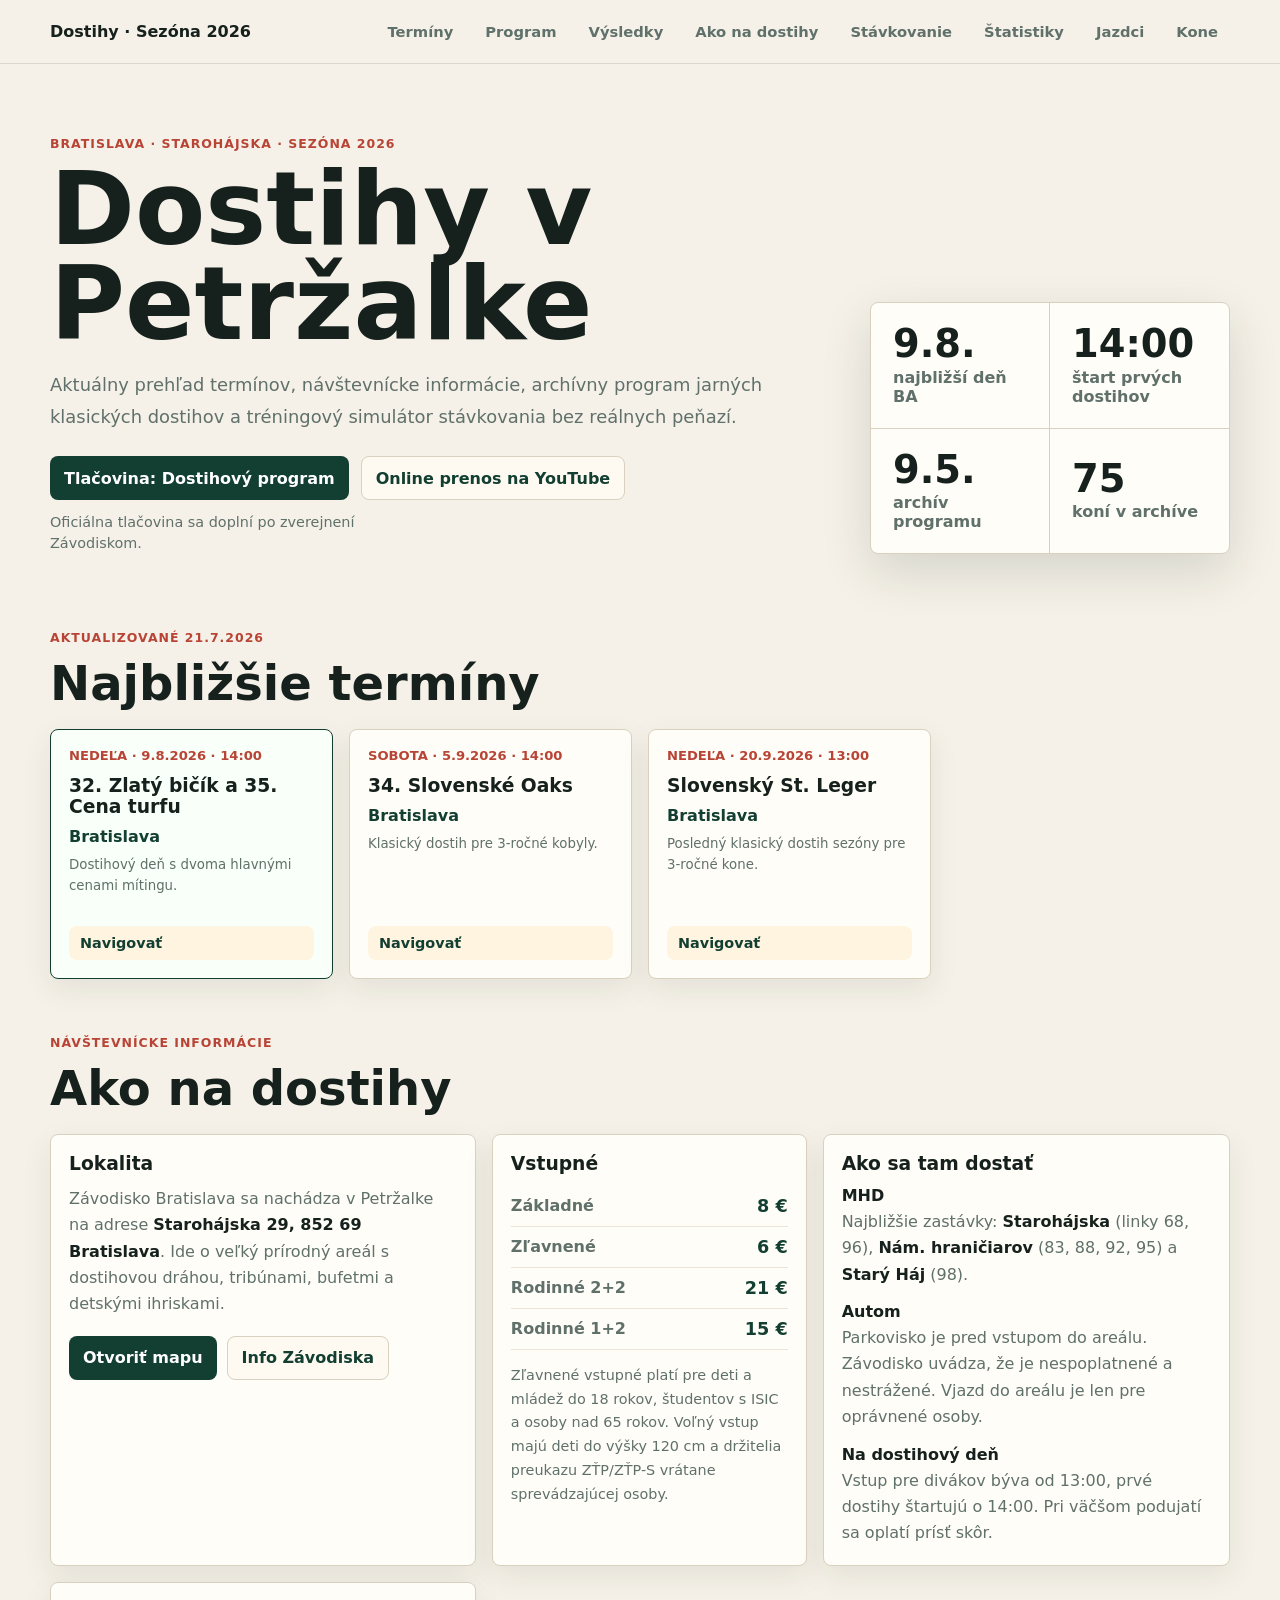
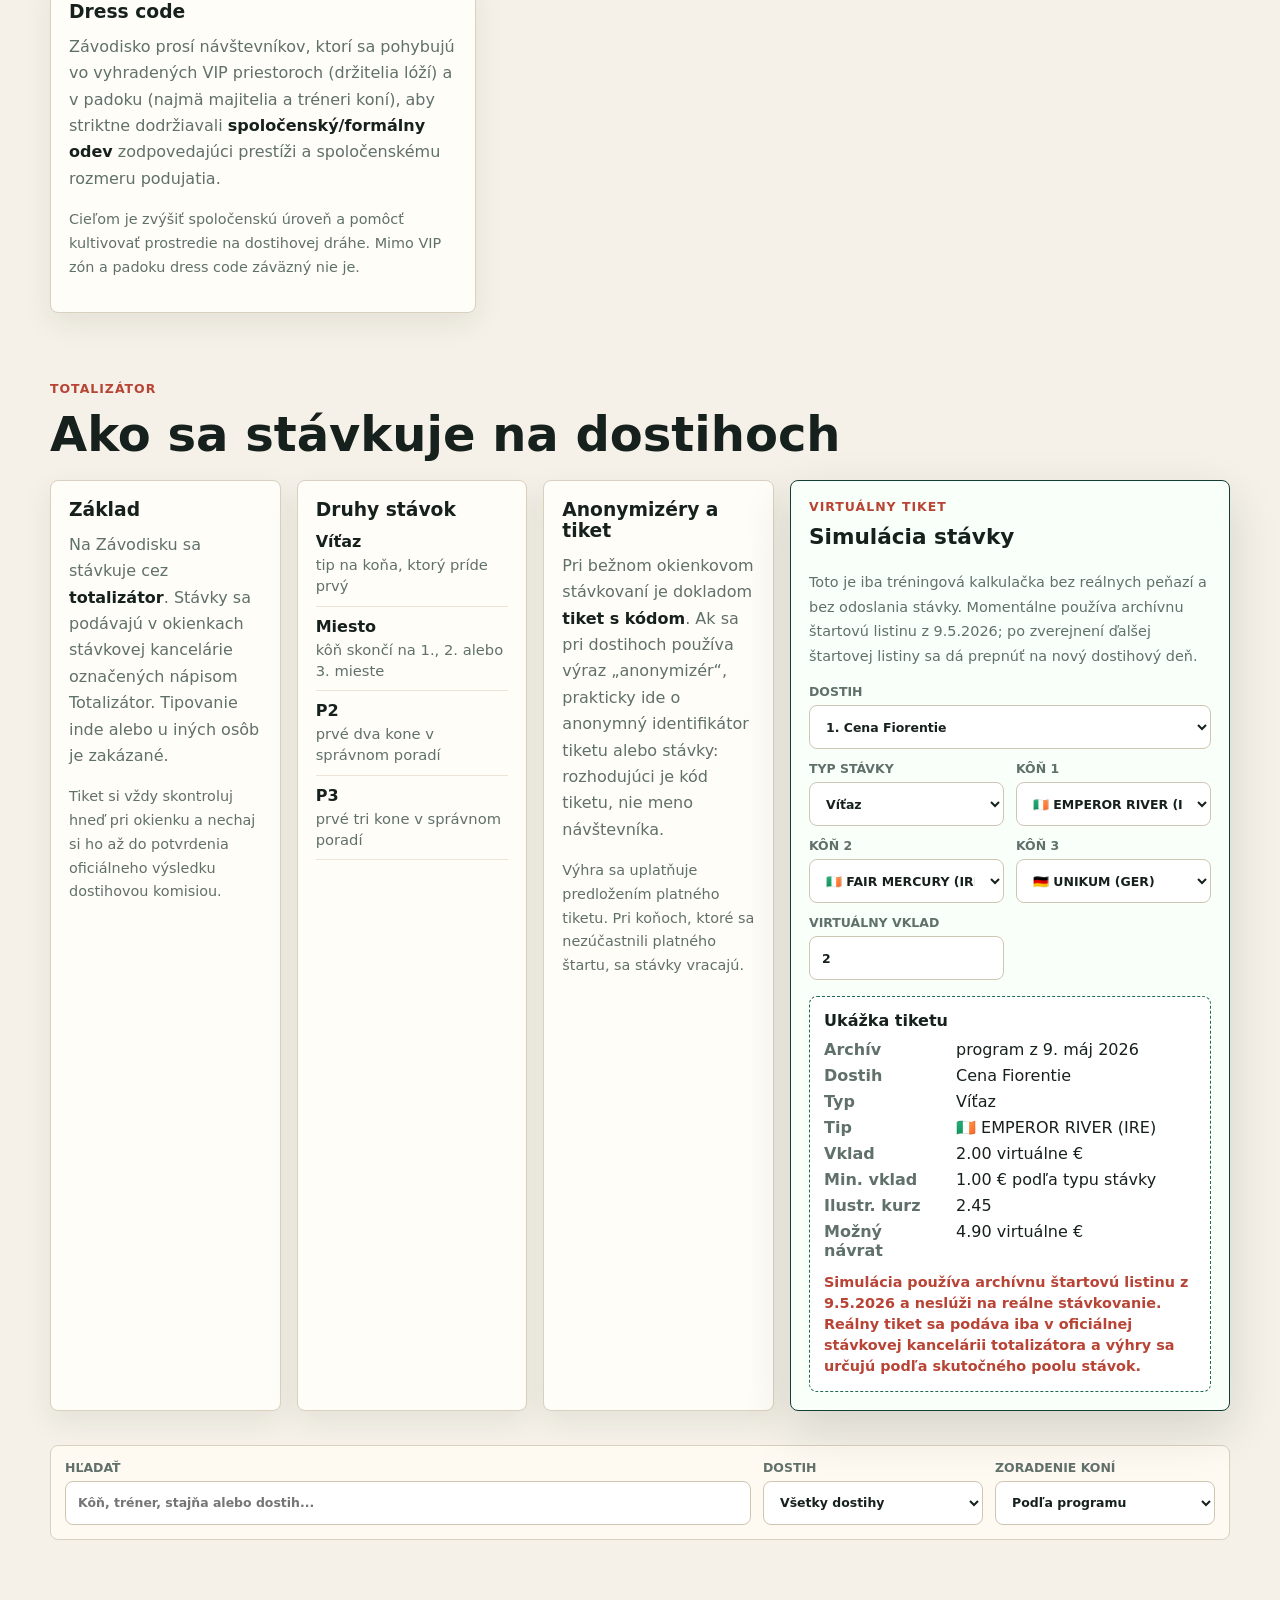
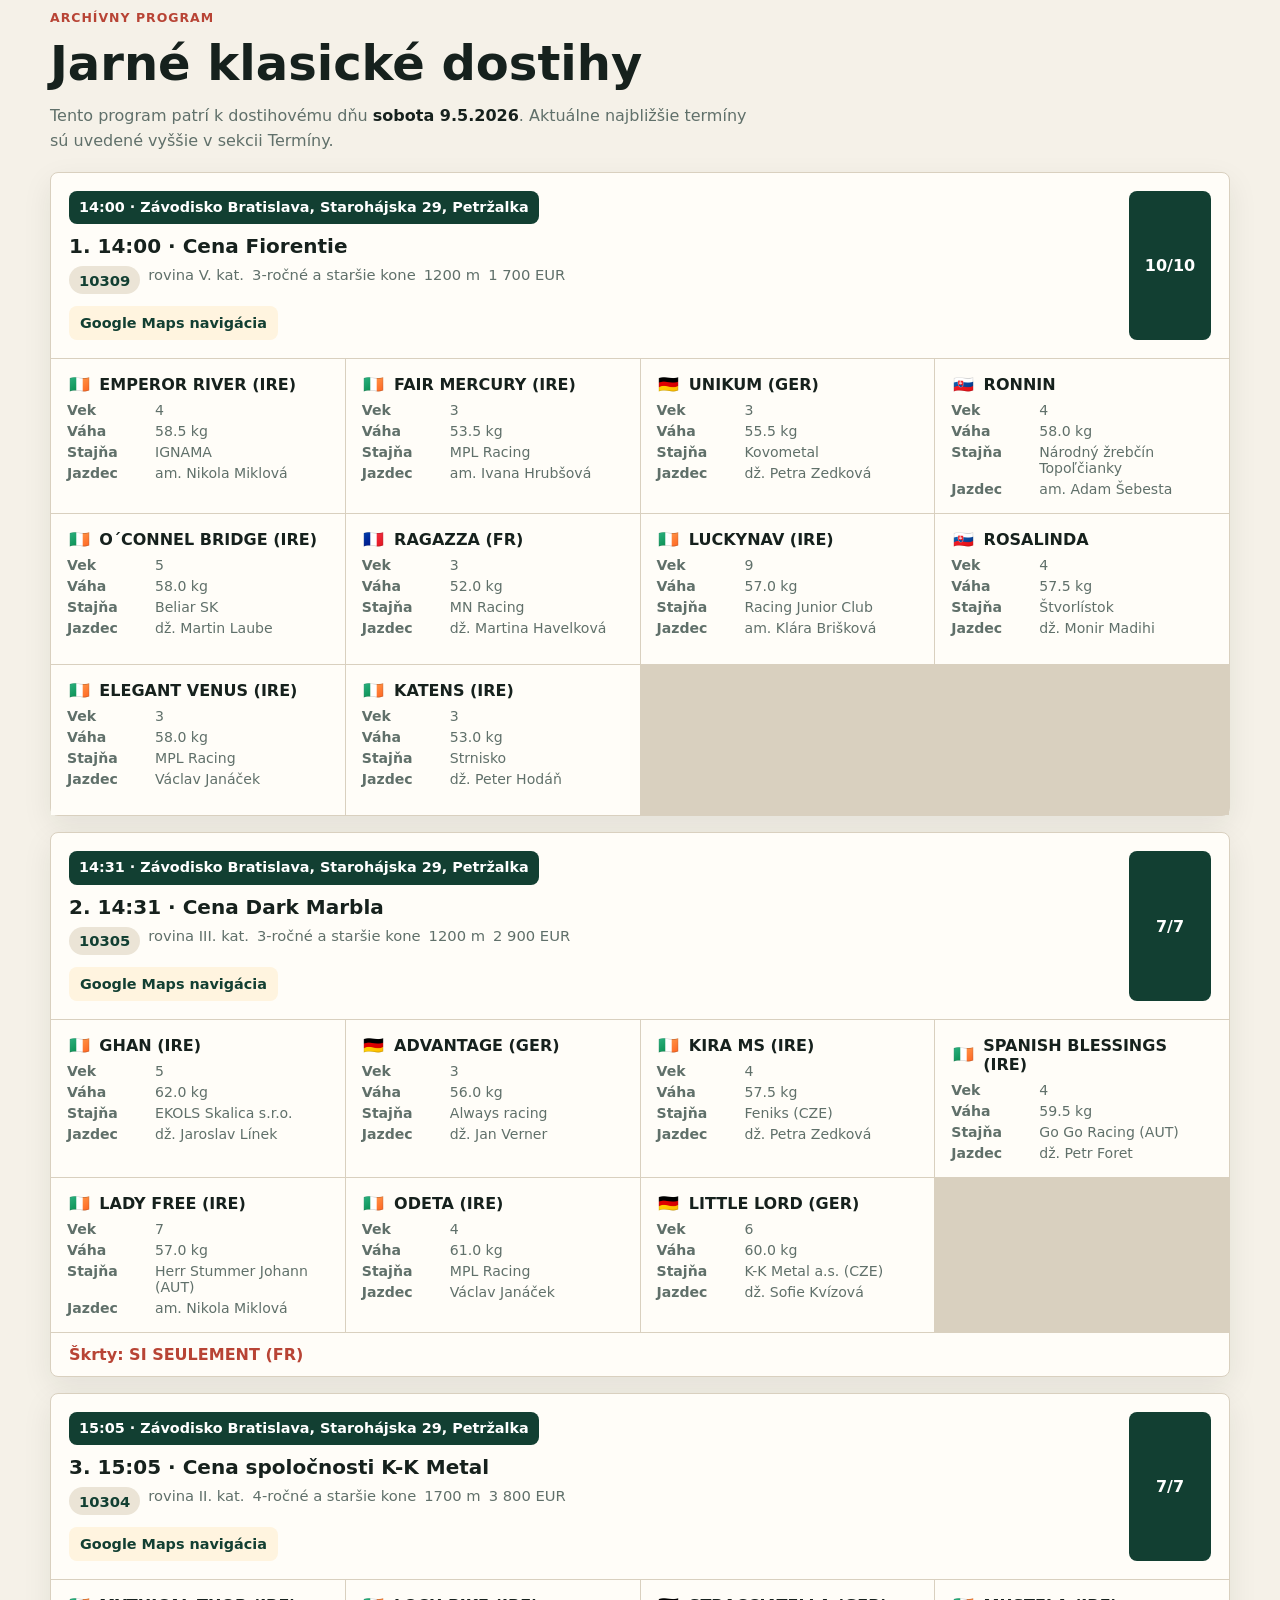
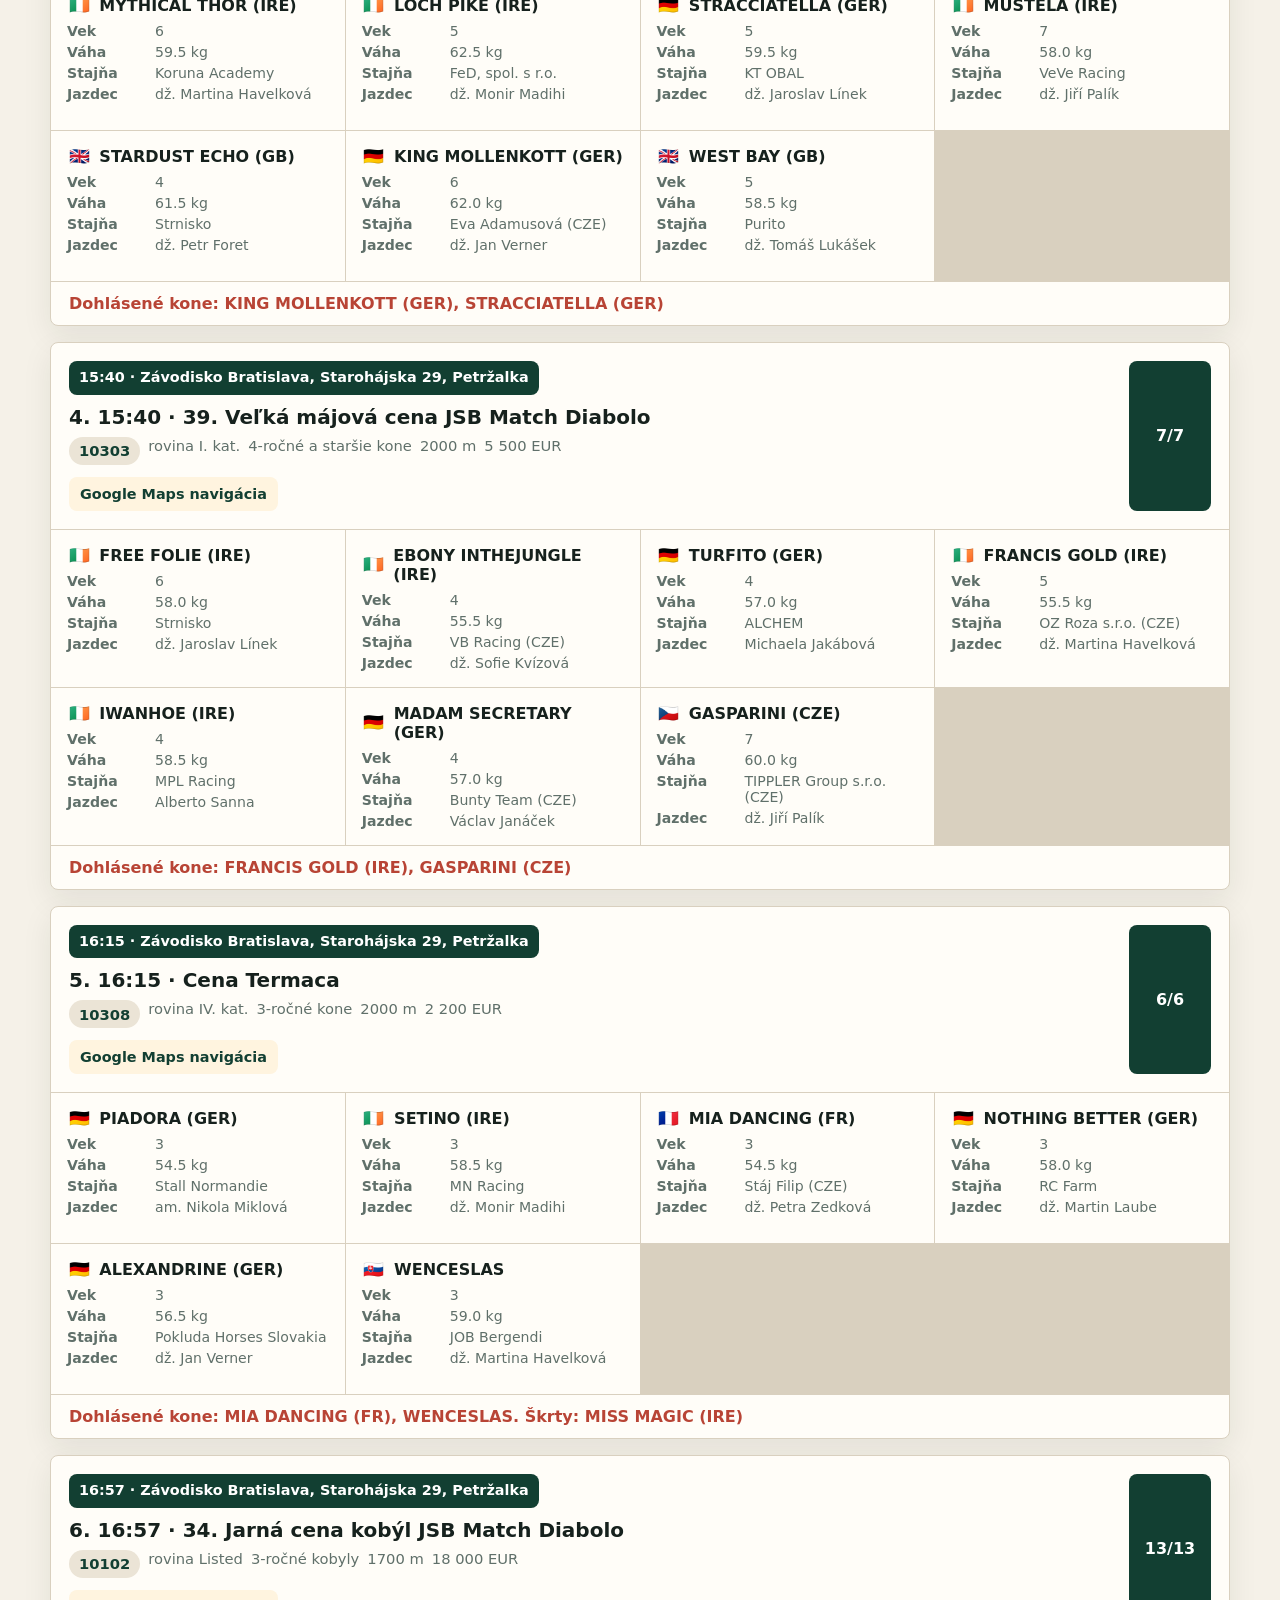
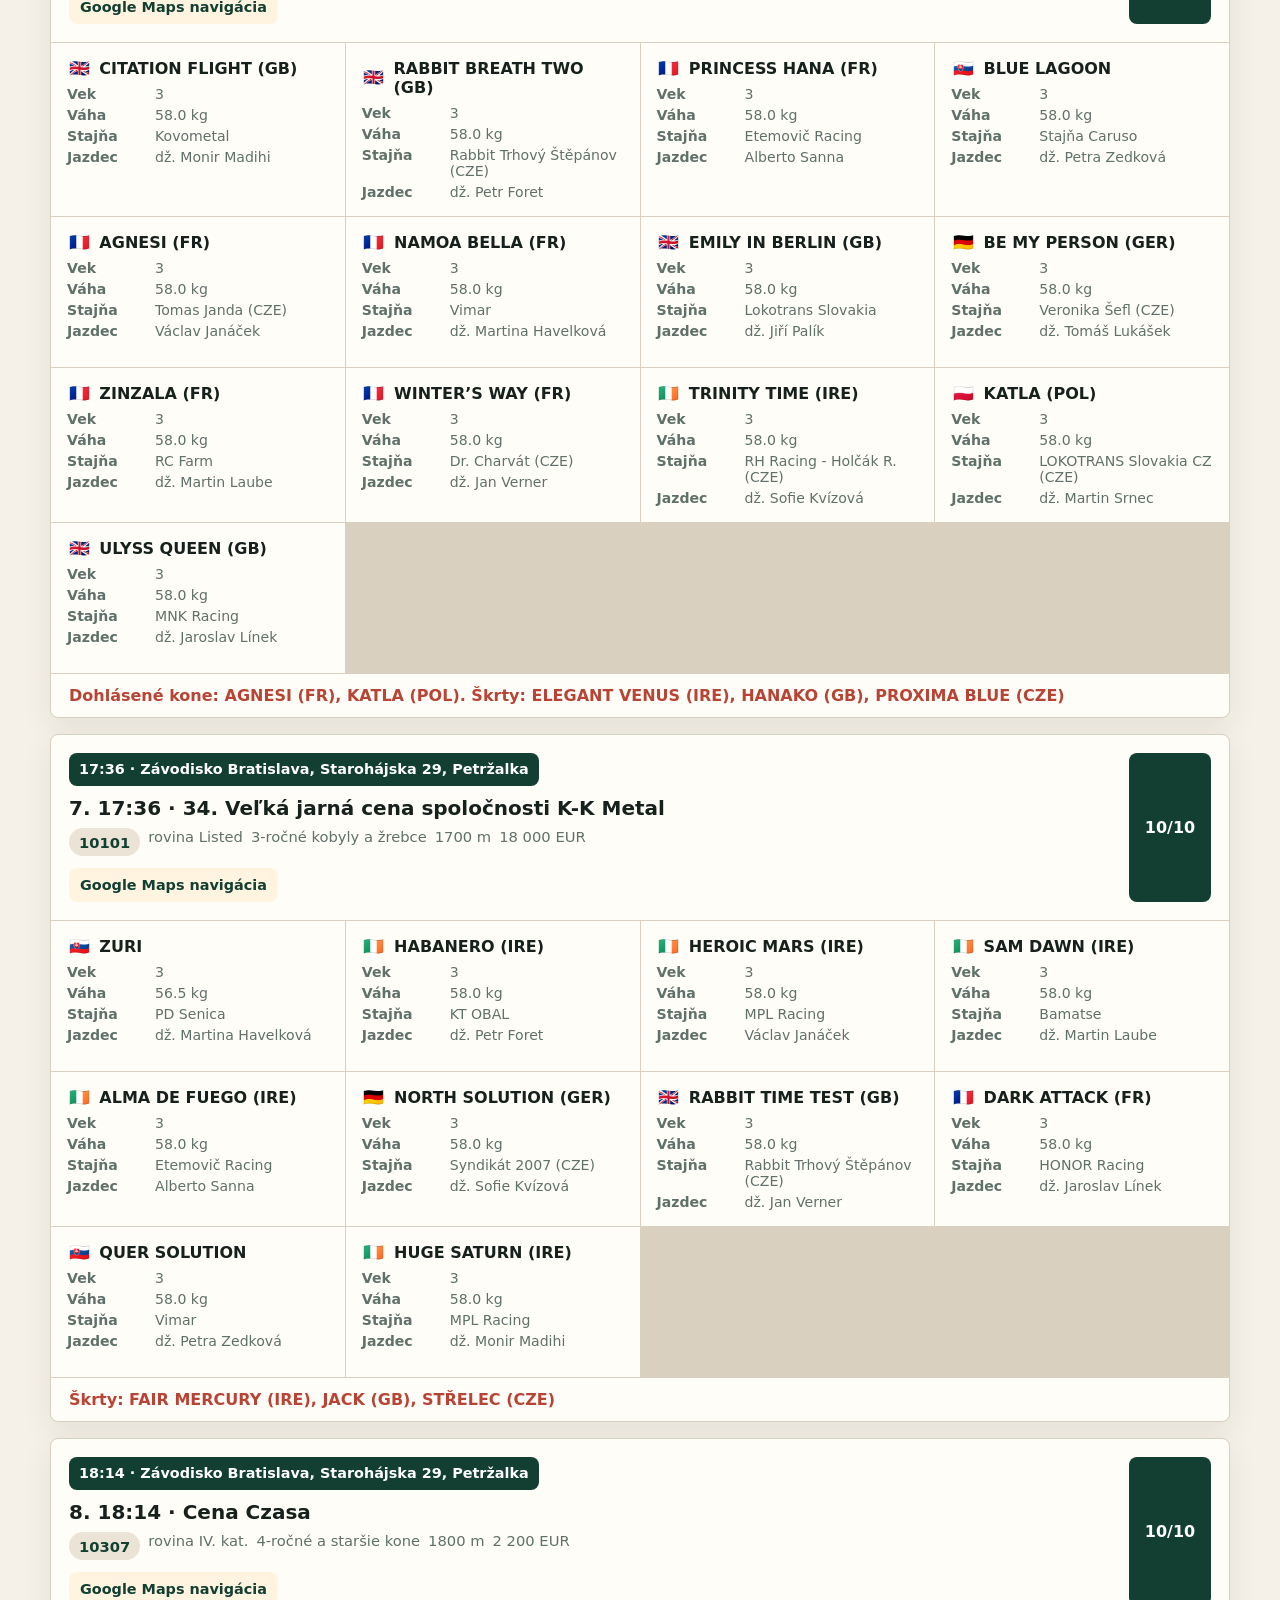
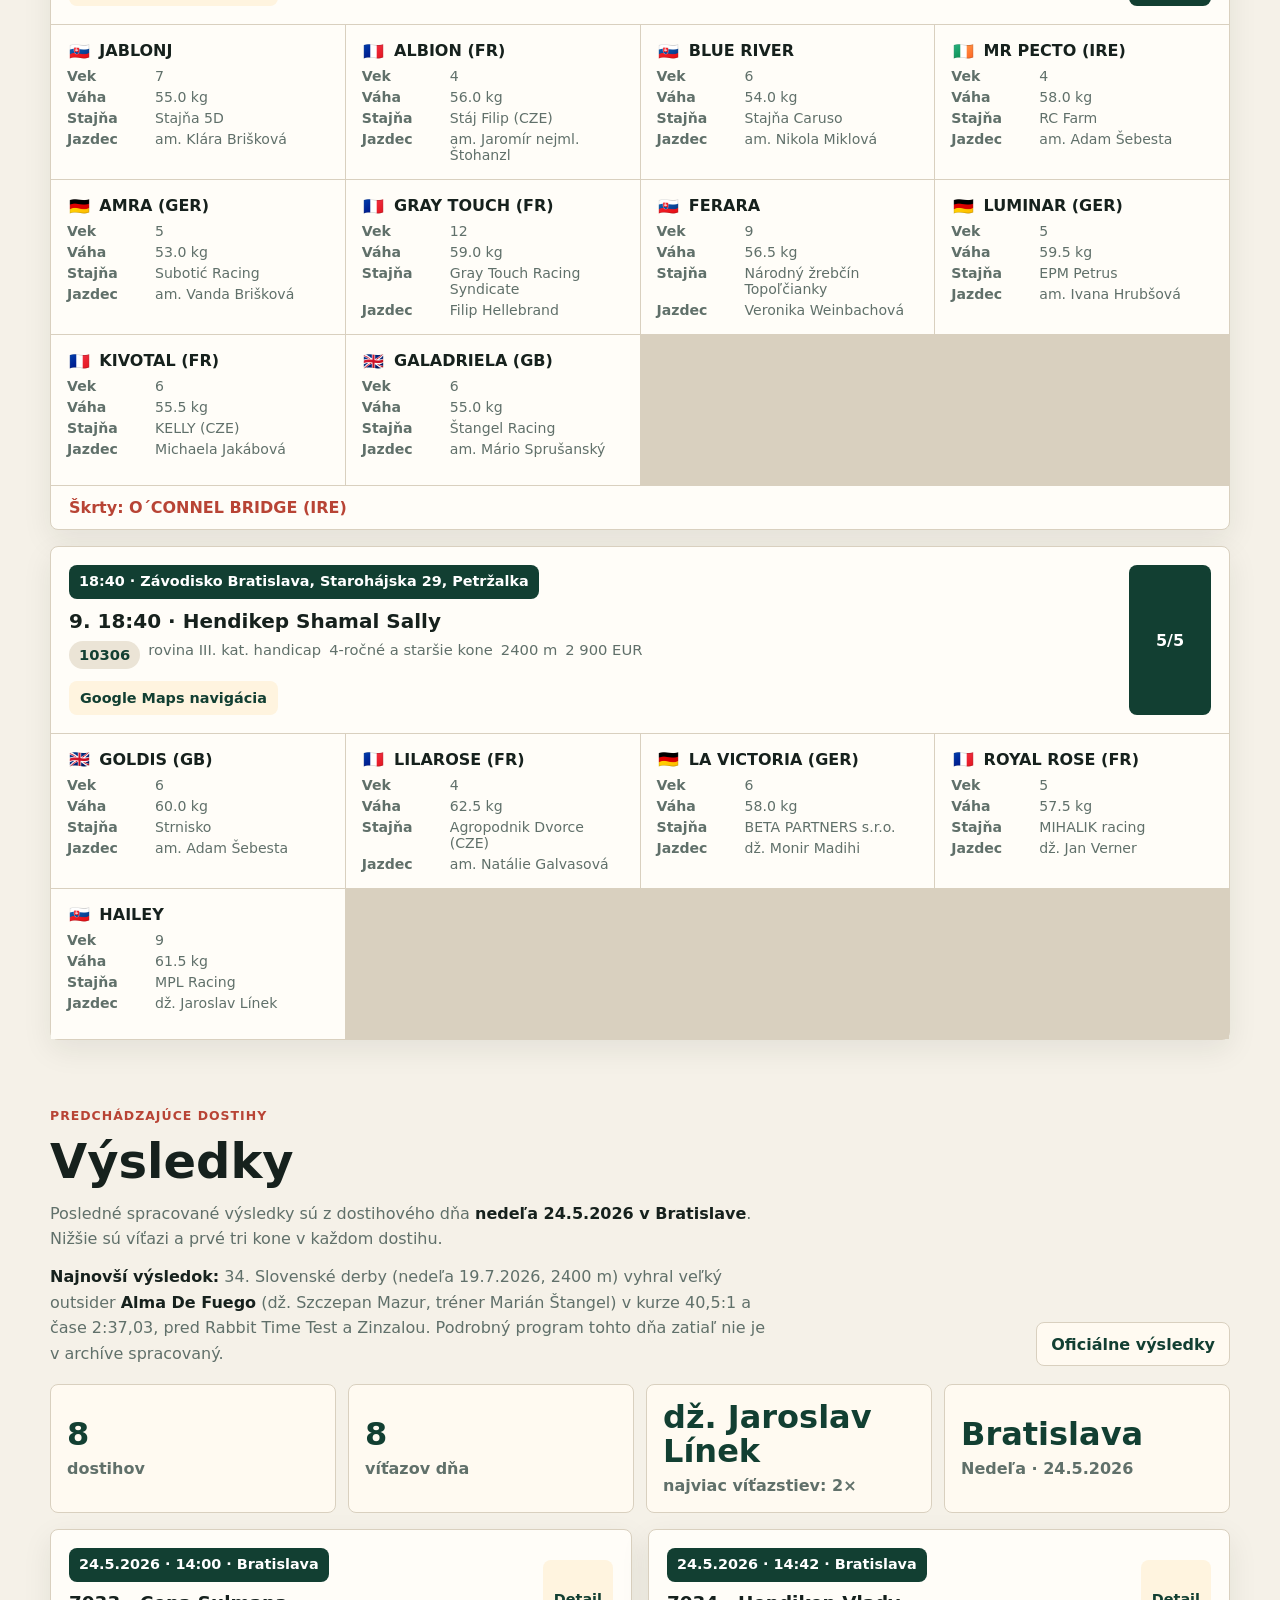
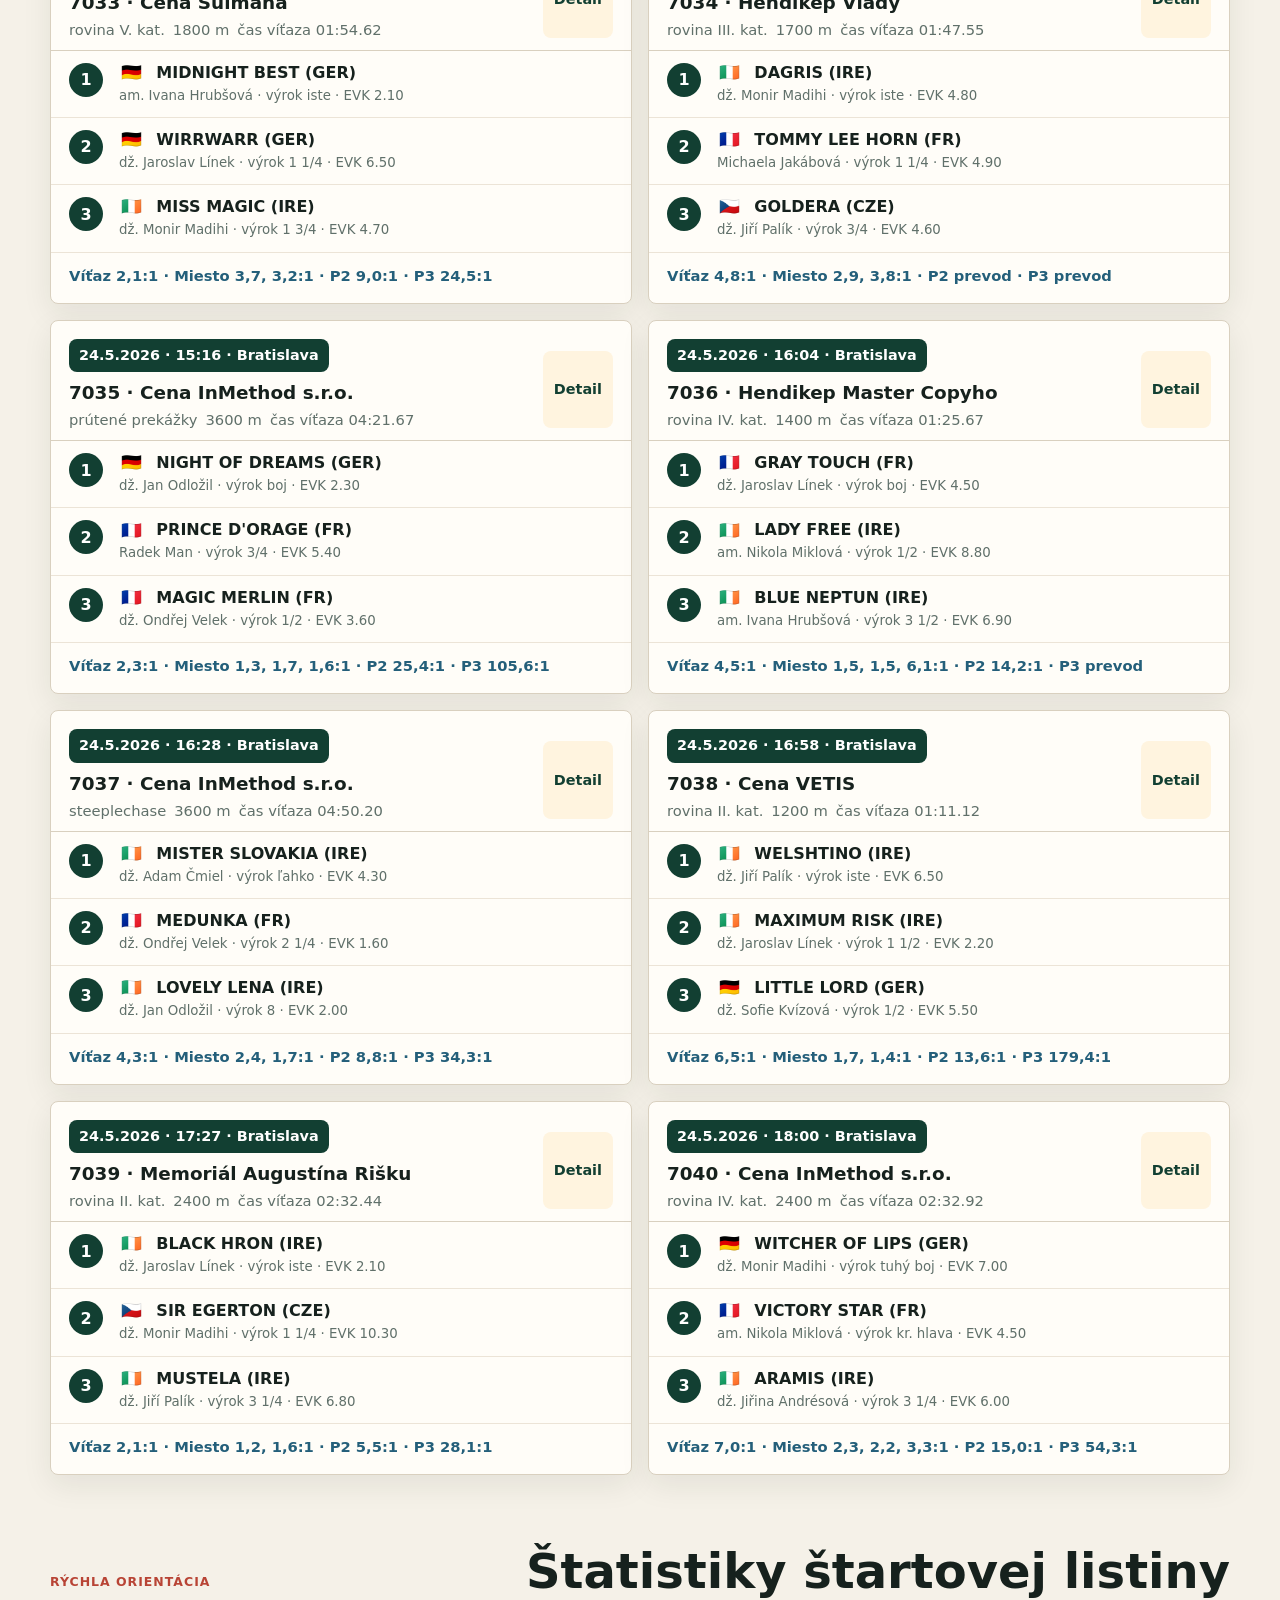
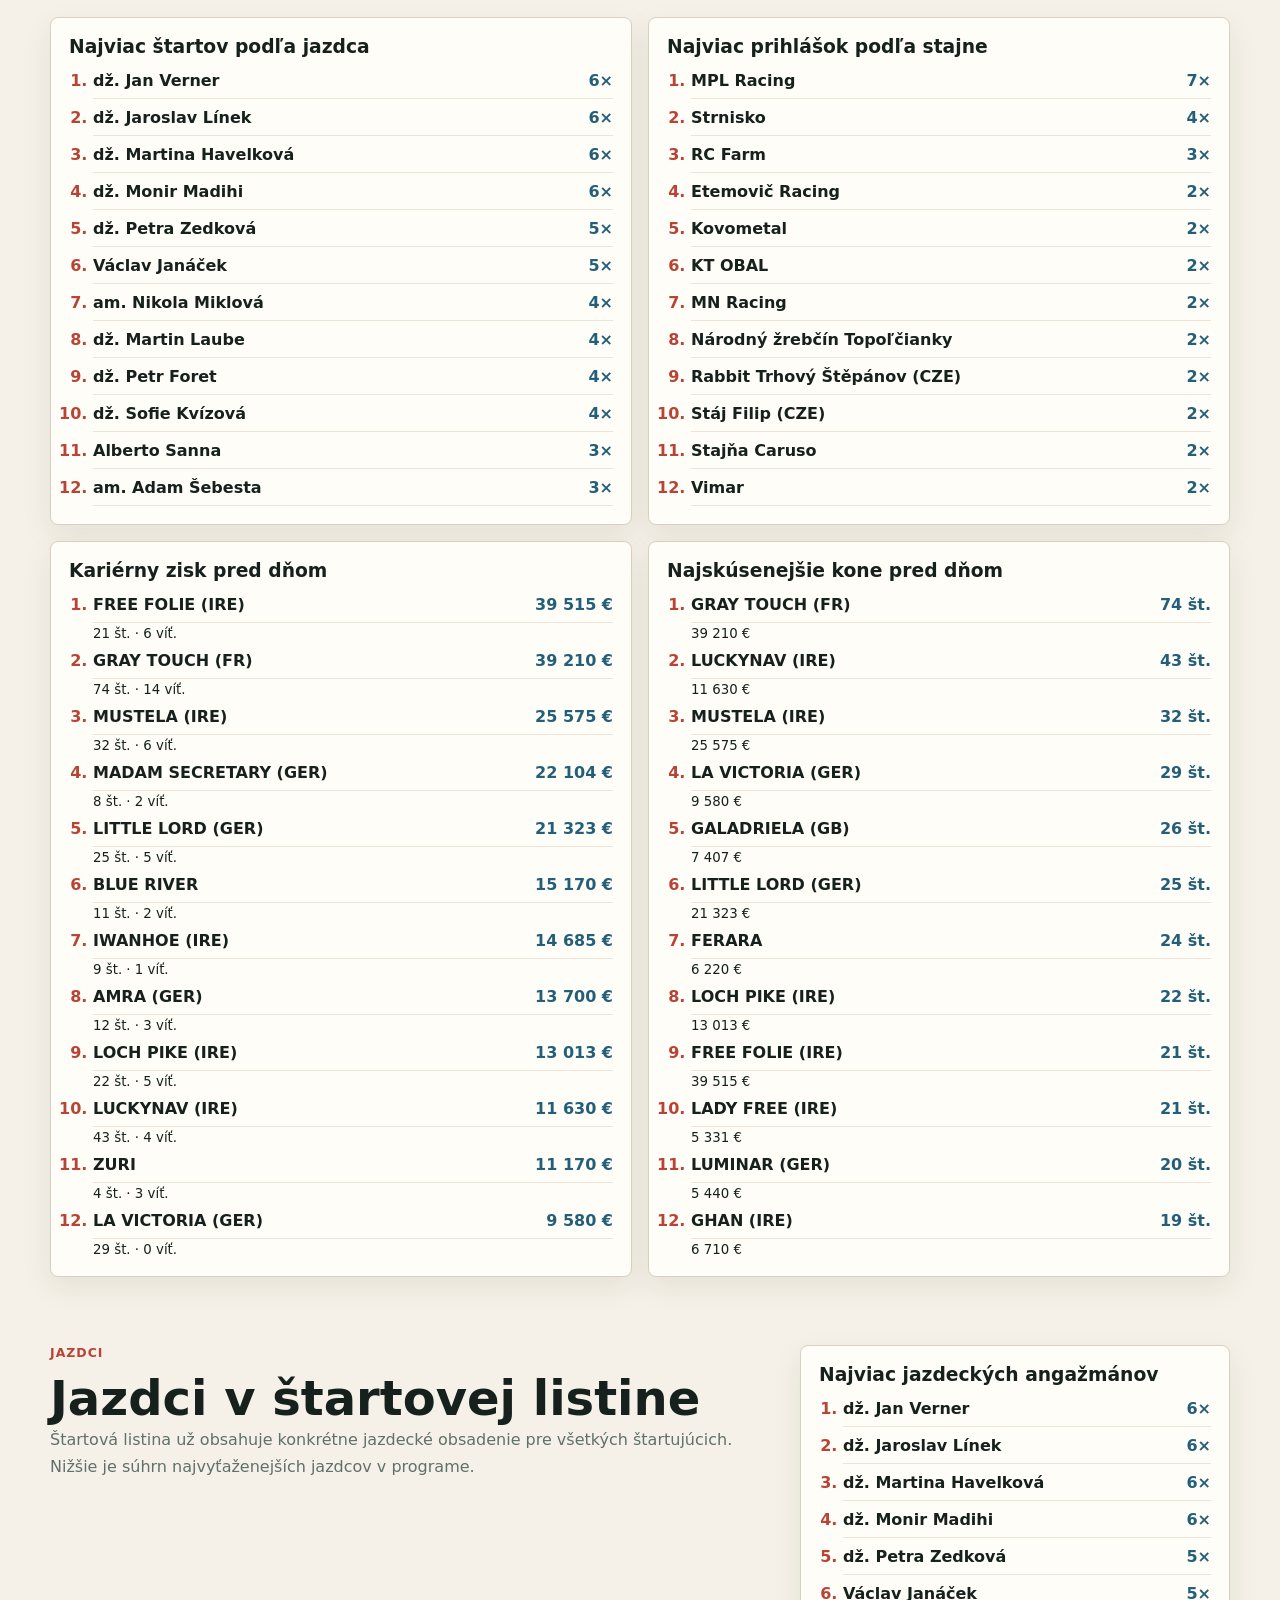
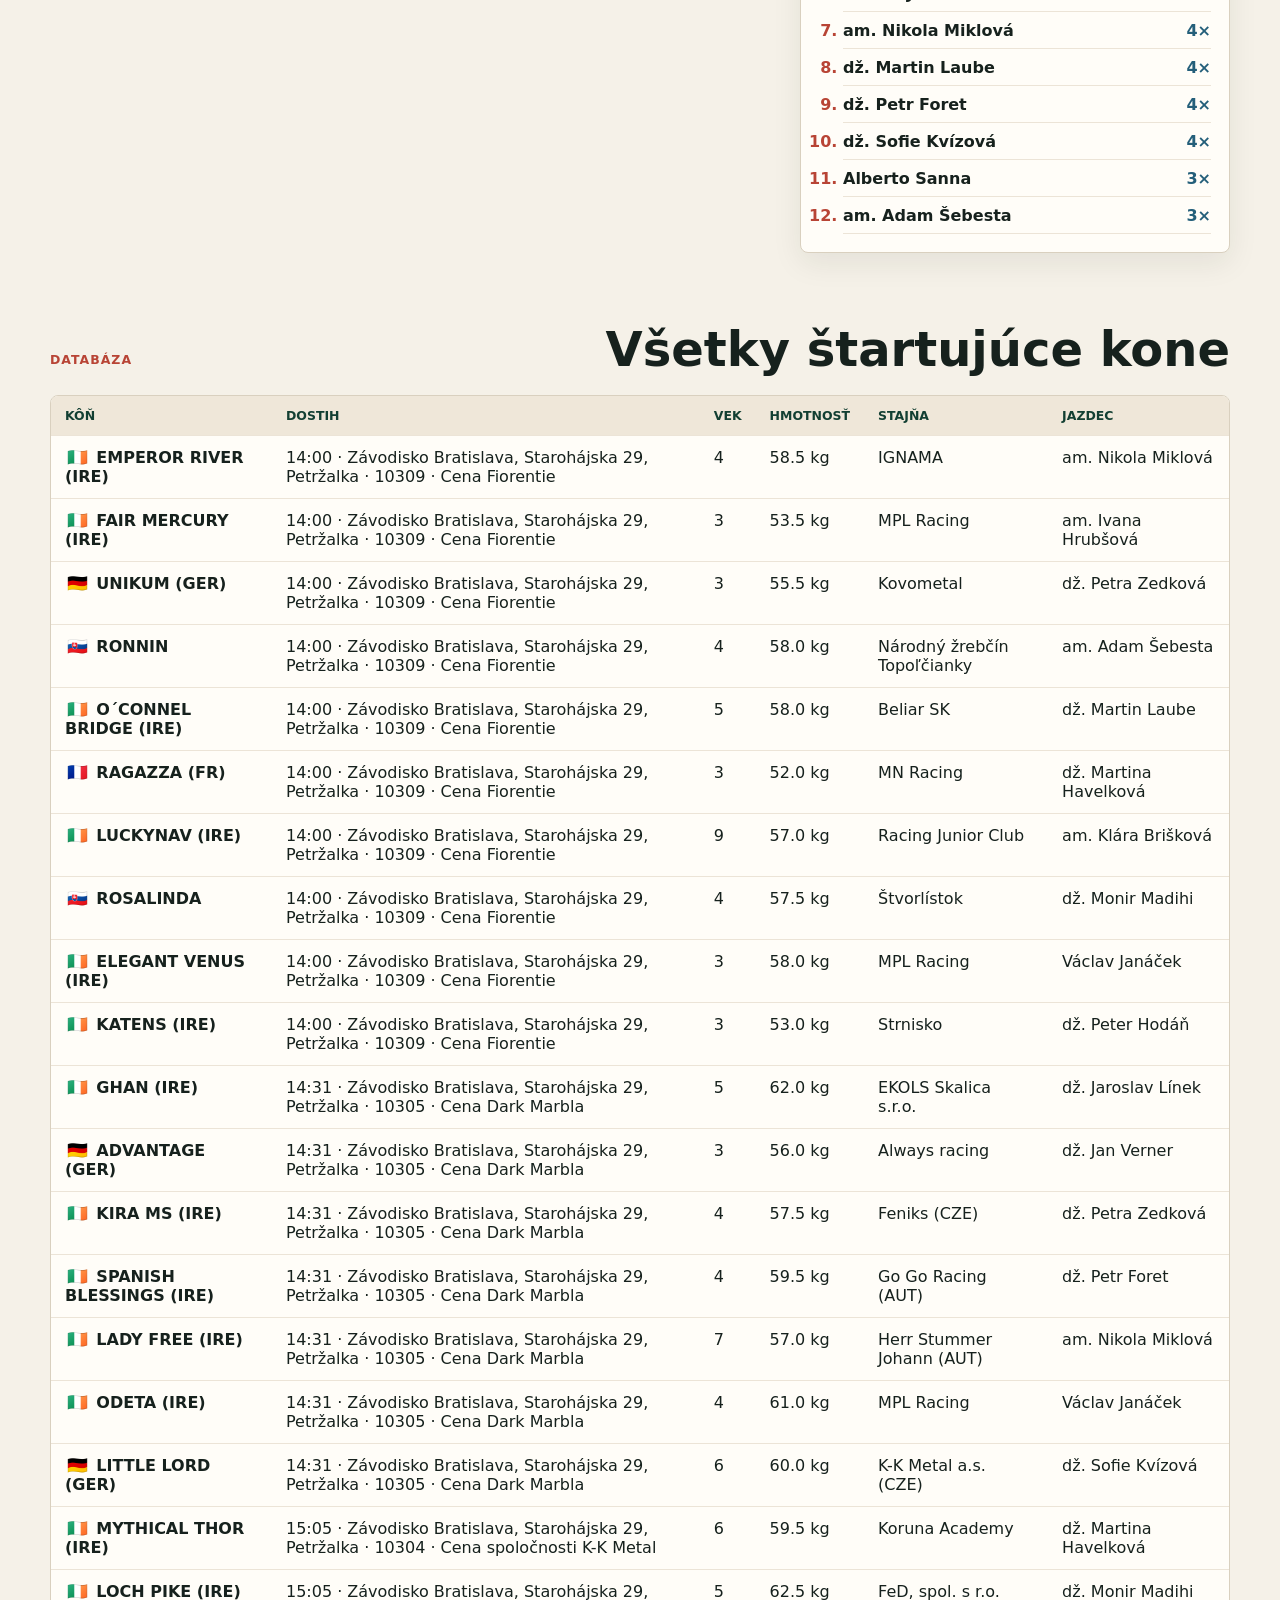
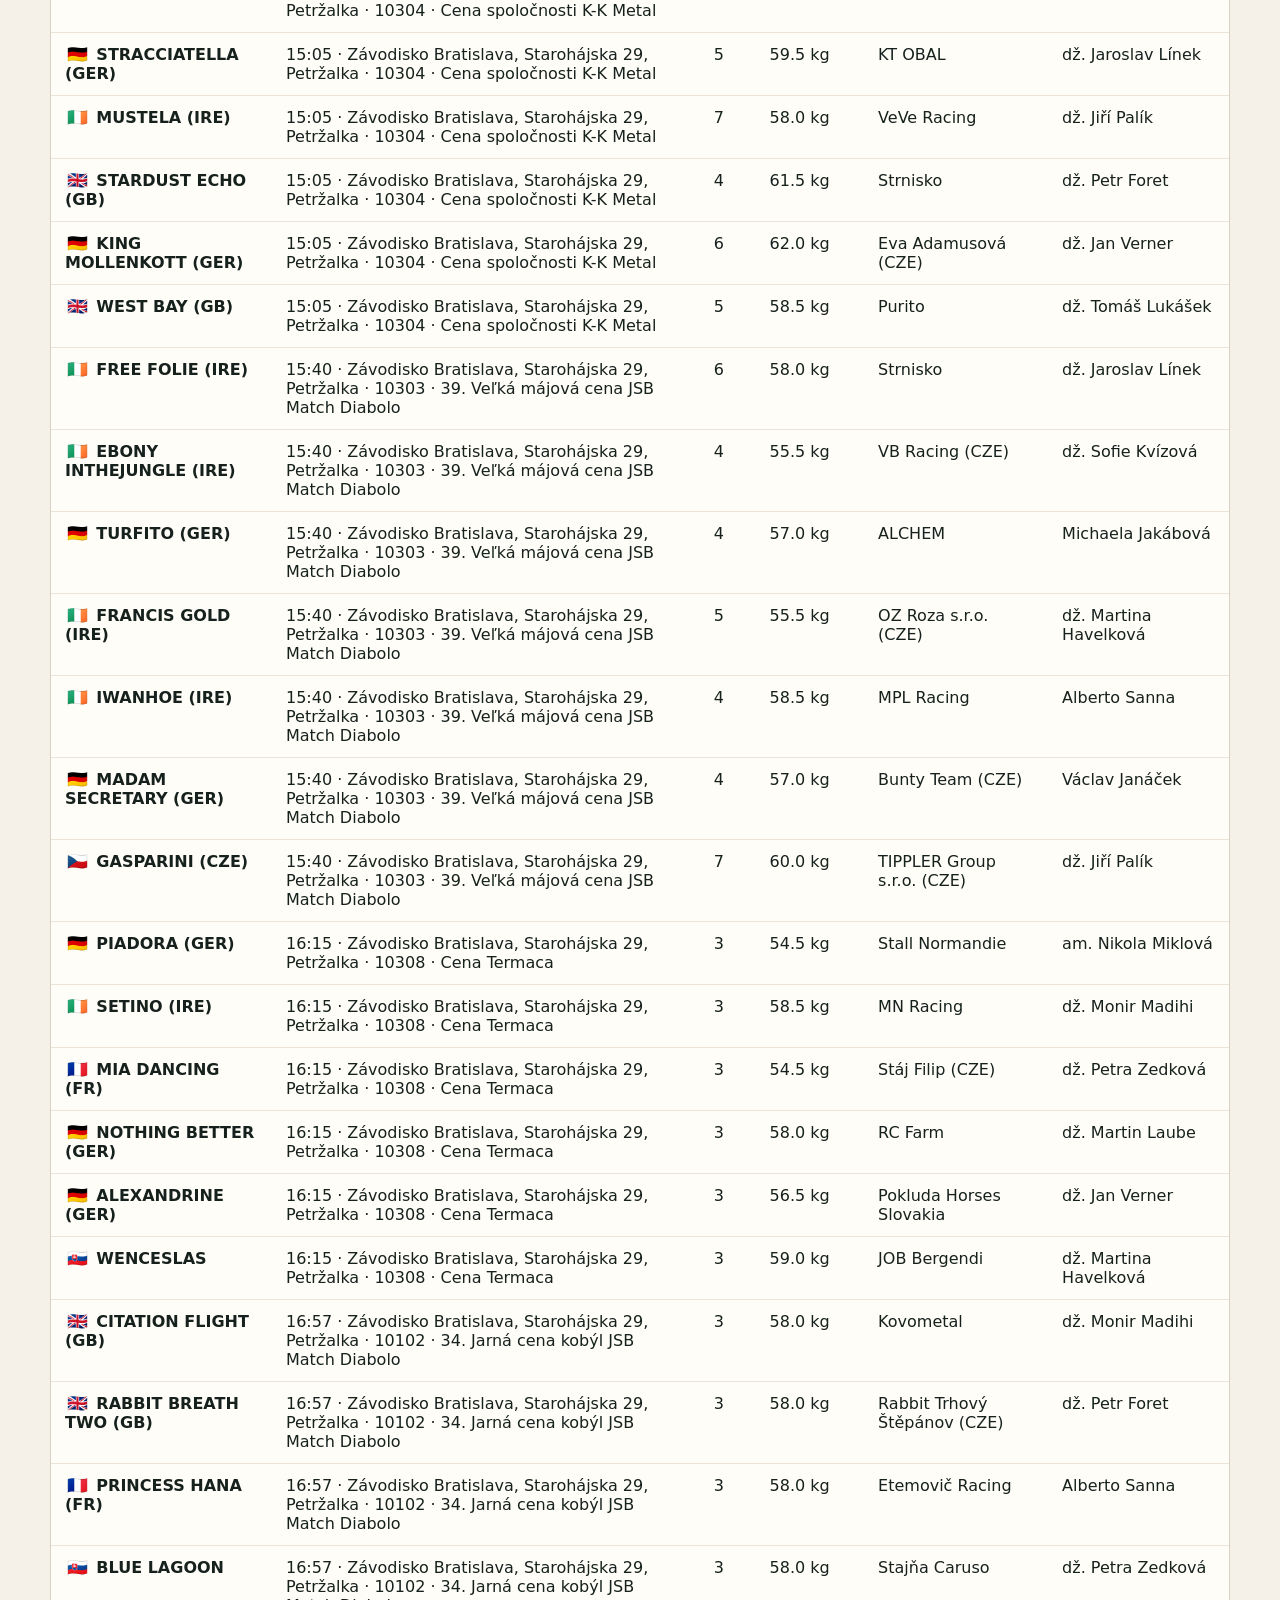
==== index.html @ dc630bb0 "Add dress code info and YouTube live stream link Doplnena karta Dress code v sekcii "Ako na dostihy"" ====
<!doctype html>
<html lang="sk">
  <head>
    <meta charset="utf-8" />
    <meta name="viewport" content="width=device-width, initial-scale=1" />
    <title>Dostihy Bratislava · Sezóna 2026</title>
    <meta
      name="description"
      content="Prehľad sezóny 2026, programu, koní, jazdcov, návštevníckych informácií a simulátora stávkovania."
    />
    <link rel="stylesheet" href="styles.css" />
  </head>
  <body>
    <header class="topbar">
      <a href="#program" class="brand">Dostihy · Sezóna 2026</a>
      <nav aria-label="Navigácia">
        <a href="#terms">Termíny</a>
        <a href="#program">Program</a>
        <a href="#results">Výsledky</a>
        <a href="#visit">Ako na dostihy</a>
        <a href="#betting">Stávkovanie</a>
        <a href="#stats">Štatistiky</a>
        <a href="#jockeys">Jazdci</a>
        <a href="#horses">Kone</a>
      </nav>
    </header>

    <main>
      <section class="hero" aria-labelledby="page-title">
        <div class="hero-copy">
          <p class="eyebrow">Bratislava · Starohájska · Sezóna 2026</p>
          <h1 id="page-title">Dostihy v Petržalke</h1>
          <p>
            Aktuálny prehľad termínov, návštevnícke informácie, archívny program
            jarných klasických dostihov a tréningový simulátor stávkovania bez reálnych
            peňazí.
          </p>
          <div class="hero-actions" aria-label="Odkazy na program">
            <a
              class="button primary"
              href="https://web.zavodisko.sk/sk/dostihovy-program.html"
              target="_blank"
              rel="noreferrer"
            >
              Tlačovina: Dostihový program
            </a>
            <a
              class="button secondary"
              href="https://www.youtube.com/channel/UCG_ykszo8fSp0yv4kpCeO8Q"
              target="_blank"
              rel="noreferrer"
            >
              Online prenos na YouTube
            </a>
            <span class="link-note">Oficiálna tlačovina sa doplní po zverejnení Závodiskom.</span>
          </div>
        </div>
        <div class="hero-panel" aria-label="Súhrn">
          <div><strong>9.8.</strong><span>najbližší deň BA</span></div>
          <div><strong>14:00</strong><span>štart prvých dostihov</span></div>
          <div><strong>9.5.</strong><span>archív programu</span></div>
          <div><strong>75</strong><span>koní v archíve</span></div>
        </div>
      </section>

      <section id="terms" class="section">
        <div class="section-heading">
          <div>
            <p class="eyebrow">Aktualizované 21.7.2026</p>
            <h2>Najbližšie termíny</h2>
          </div>
        </div>
        <div id="upcoming-list" class="upcoming-list"></div>
      </section>

      <section id="visit" class="section visit-section">
        <div class="section-heading">
          <div>
            <p class="eyebrow">Návštevnícke informácie</p>
            <h2>Ako na dostihy</h2>
          </div>
        </div>
        <div class="visit-grid">
          <article class="visit-card location-card">
            <h3>Lokalita</h3>
            <p>
              Závodisko Bratislava sa nachádza v Petržalke na adrese
              <strong>Starohájska 29, 852 69 Bratislava</strong>. Ide o veľký prírodný
              areál s dostihovou dráhou, tribúnami, bufetmi a detskými ihriskami.
            </p>
            <div class="visit-actions">
              <a
                class="button primary"
                href="https://www.google.com/maps/search/?api=1&query=Z%C3%A1vodisko%20Bratislava%20Staroh%C3%A1jska%2029"
                target="_blank"
                rel="noreferrer"
              >
                Otvoriť mapu
              </a>
              <a
                class="button secondary"
                href="https://zavodisko.sk/kde-nas-najdete/"
                target="_blank"
                rel="noreferrer"
              >
                Info Závodiska
              </a>
            </div>
          </article>

          <article class="visit-card">
            <h3>Vstupné</h3>
            <ul class="price-list">
              <li><span>Základné</span><strong>8 €</strong></li>
              <li><span>Zľavnené</span><strong>6 €</strong></li>
              <li><span>Rodinné 2+2</span><strong>21 €</strong></li>
              <li><span>Rodinné 1+2</span><strong>15 €</strong></li>
            </ul>
            <p class="muted small">
              Zľavnené vstupné platí pre deti a mládež do 18 rokov, študentov s ISIC
              a osoby nad 65 rokov. Voľný vstup majú deti do výšky 120 cm a držitelia
              preukazu ZŤP/ZŤP-S vrátane sprevádzajúcej osoby.
            </p>
          </article>

          <article class="visit-card">
            <h3>Ako sa tam dostať</h3>
            <div class="route-list">
              <div>
                <strong>MHD</strong>
                <p>
                  Najbližšie zastávky: <b>Starohájska</b> (linky 68, 96),
                  <b>Nám. hraničiarov</b> (83, 88, 92, 95) a <b>Starý Háj</b> (98).
                </p>
              </div>
              <div>
                <strong>Autom</strong>
                <p>
                  Parkovisko je pred vstupom do areálu. Závodisko uvádza, že je
                  nespoplatnené a nestrážené. Vjazd do areálu je len pre oprávnené osoby.
                </p>
              </div>
              <div>
                <strong>Na dostihový deň</strong>
                <p>
                  Vstup pre divákov býva od 13:00, prvé dostihy štartujú o 14:00.
                  Pri väčšom podujatí sa oplatí prísť skôr.
                </p>
              </div>
            </div>
          </article>

          <article class="visit-card">
            <h3>Dress code</h3>
            <p>
              Závodisko prosí návštevníkov, ktorí sa pohybujú vo vyhradených VIP
              priestoroch (držitelia lóží) a v padoku (najmä majitelia a tréneri koní),
              aby striktne dodržiavali <strong>spoločenský/formálny odev</strong>
              zodpovedajúci prestíži a spoločenskému rozmeru podujatia.
            </p>
            <p class="muted small">
              Cieľom je zvýšiť spoločenskú úroveň a pomôcť kultivovať prostredie na
              dostihovej dráhe. Mimo VIP zón a padoku dress code záväzný nie je.
            </p>
          </article>
        </div>
      </section>

      <section id="betting" class="section betting-section">
        <div class="section-heading">
          <div>
            <p class="eyebrow">Totalizátor</p>
            <h2>Ako sa stávkuje na dostihoch</h2>
          </div>
        </div>
        <div class="betting-layout">
          <div class="betting-info">
            <article class="visit-card">
              <h3>Základ</h3>
              <p>
                Na Závodisku sa stávkuje cez <strong>totalizátor</strong>. Stávky sa podávajú
                v okienkach stávkovej kancelárie označených nápisom Totalizátor. Tipovanie
                inde alebo u iných osôb je zakázané.
              </p>
              <p class="muted small">
                Tiket si vždy skontroluj hneď pri okienku a nechaj si ho až do potvrdenia
                oficiálneho výsledku dostihovou komisiou.
              </p>
            </article>

            <article class="visit-card">
              <h3>Druhy stávok</h3>
              <div class="bet-types">
                <div><strong>Víťaz</strong><span>tip na koňa, ktorý príde prvý</span></div>
                <div><strong>Miesto</strong><span>kôň skončí na 1., 2. alebo 3. mieste</span></div>
                <div><strong>P2</strong><span>prvé dva kone v správnom poradí</span></div>
                <div><strong>P3</strong><span>prvé tri kone v správnom poradí</span></div>
              </div>
            </article>

            <article class="visit-card">
              <h3>Anonymizéry a tiket</h3>
              <p>
                Pri bežnom okienkovom stávkovaní je dokladom <strong>tiket s kódom</strong>.
                Ak sa pri dostihoch používa výraz „anonymizér“, prakticky ide o anonymný
                identifikátor tiketu alebo stávky: rozhodujúci je kód tiketu, nie meno
                návštevníka.
              </p>
              <p class="muted small">
                Výhra sa uplatňuje predložením platného tiketu. Pri koňoch, ktoré sa
                nezúčastnili platného štartu, sa stávky vracajú.
              </p>
            </article>
          </div>

          <article class="simulator-card" aria-labelledby="sim-title">
            <p class="eyebrow">Virtuálny tiket</p>
            <h3 id="sim-title">Simulácia stávky</h3>
            <p class="muted small">
              Toto je iba tréningová kalkulačka bez reálnych peňazí a bez odoslania stávky.
              Momentálne používa archívnu štartovú listinu z 9.5.2026; po zverejnení
              ďalšej štartovej listiny sa dá prepnúť na nový dostihový deň.
            </p>
            <div class="sim-form">
              <label>
                Dostih
                <select id="bet-race"></select>
              </label>
              <label>
                Typ stávky
                <select id="bet-type">
                  <option value="win">Víťaz</option>
                  <option value="place">Miesto</option>
                  <option value="p2">P2</option>
                  <option value="p3">P3</option>
                </select>
              </label>
              <label>
                Kôň 1
                <select id="bet-horse-1"></select>
              </label>
              <label class="combo-only">
                Kôň 2
                <select id="bet-horse-2"></select>
              </label>
              <label class="trio-only">
                Kôň 3
                <select id="bet-horse-3"></select>
              </label>
              <label>
                Virtuálny vklad
                <input id="bet-stake" type="number" min="0.5" step="0.5" value="2" />
              </label>
            </div>
            <div class="ticket-preview" id="ticket-preview"></div>
          </article>
        </div>
      </section>

      <section class="toolbar" aria-label="Filtrovanie programu">
        <label>
          Hľadať
          <input id="search" type="search" placeholder="Kôň, tréner, stajňa alebo dostih..." />
        </label>
        <label>
          Dostih
          <select id="race-filter">
            <option value="all">Všetky dostihy</option>
          </select>
        </label>
        <label>
          Zoradenie koní
          <select id="sort-horses">
            <option value="race">Podľa programu</option>
            <option value="name">Podľa mena</option>
            <option value="trainer">Podľa jazdca</option>
            <option value="weight">Podľa hmotnosti</option>
          </select>
        </label>
      </section>

      <section id="program" class="section">
        <div class="section-heading">
          <div>
            <p class="eyebrow">Archívny program</p>
            <h2>Jarné klasické dostihy</h2>
            <p class="section-note">
              Tento program patrí k dostihovému dňu <strong>sobota 9.5.2026</strong>.
              Aktuálne najbližšie termíny sú uvedené vyššie v sekcii Termíny.
            </p>
          </div>
        </div>
        <div id="race-list" class="race-list"></div>
      </section>

      <section id="results" class="section">
        <div class="section-heading">
          <div>
            <p class="eyebrow">Predchádzajúce dostihy</p>
            <h2>Výsledky</h2>
            <p class="section-note">
              Posledné spracované výsledky sú z dostihového dňa
              <strong>nedeľa 24.5.2026 v Bratislave</strong>. Nižšie sú víťazi a prvé
              tri kone v každom dostihu.
            </p>
            <p class="section-note">
              <strong>Najnovší výsledok:</strong> 34. Slovenské derby (nedeľa 19.7.2026,
              2400 m) vyhral veľký outsider <strong>Alma De Fuego</strong> (dž. Szczepan
              Mazur, tréner Marián Štangel) v kurze 40,5:1 a čase 2:37,03, pred Rabbit Time
              Test a Zinzalou. Podrobný program tohto dňa zatiaľ nie je v archíve
              spracovaný.
            </p>
          </div>
          <a
            class="button secondary"
            href="https://web.zavodisko.sk/sk/vysledky.html?id_den=10181&typ_dostihu=1&stat=1&rok=2026"
            target="_blank"
            rel="noreferrer"
          >
            Oficiálne výsledky
          </a>
        </div>
        <div class="result-summary" id="result-summary"></div>
        <div class="results-list" id="results-list"></div>
      </section>

      <section id="stats" class="section">
        <div class="section-heading">
          <p class="eyebrow">Rýchla orientácia</p>
          <h2>Štatistiky štartovej listiny</h2>
        </div>
        <div class="stats-grid">
          <article class="stat-card">
            <h3>Najviac štartov podľa jazdca</h3>
            <ol id="trainer-stats"></ol>
          </article>
          <article class="stat-card">
            <h3>Najviac prihlášok podľa stajne</h3>
            <ol id="stable-stats"></ol>
          </article>
          <article class="stat-card">
            <h3>Kariérny zisk pred dňom</h3>
            <ol id="earning-stats"></ol>
          </article>
          <article class="stat-card">
            <h3>Najskúsenejšie kone pred dňom</h3>
            <ol id="starts-stats"></ol>
          </article>
        </div>
      </section>

      <section id="jockeys" class="section split">
        <div>
          <p class="eyebrow">Jazdci</p>
          <h2>Jazdci v štartovej listine</h2>
          <p class="muted">
            Štartová listina už obsahuje konkrétne jazdecké obsadenie pre všetkých
            štartujúcich. Nižšie je súhrn najvyťaženejších jazdcov v programe.
          </p>
        </div>
        <div class="stat-card compact">
          <h3>Najviac jazdeckých angažmánov</h3>
          <ol id="jockey-stats"></ol>
        </div>
      </section>

      <section id="horses" class="section">
        <div class="section-heading">
          <p class="eyebrow">Databáza</p>
          <h2>Všetky štartujúce kone</h2>
        </div>
        <div class="table-wrap">
          <table>
            <thead>
              <tr>
                <th>Kôň</th>
                <th>Dostih</th>
                <th>Vek</th>
                <th>Hmotnosť</th>
                <th>Stajňa</th>
                <th>Jazdec</th>
              </tr>
            </thead>
            <tbody id="horse-table"></tbody>
          </table>
        </div>
      </section>

      <section class="source-note">
        <strong>Zdroj dát:</strong>
        zavodisko.sk, sekcia Termíny dostihov 2026, Propozície 2026 a Štartové listiny
        pre Bratislavu 9.5.2026. Archívny program a výsledky spracované 25.5.2026,
        termíny dostihových dní a najnovší výsledok aktualizované 21.7.2026.
      </section>
    </main>

    <script src="assistant.js"></script>
  </body>
</html>
---- styles.css ----
:root {
  color-scheme: light;
  --ink: #16211d;
  --muted: #60706a;
  --paper: #f5f1e8;
  --panel: #fffdf8;
  --line: #d9d0bf;
  --green: #1e6b4f;
  --green-dark: #123f32;
  --red: #b84435;
  --gold: #b98b2e;
  --blue: #245f7a;
  --shadow: 0 18px 50px rgba(22, 33, 29, 0.14);
  font-family:
    Inter, ui-sans-serif, system-ui, -apple-system, BlinkMacSystemFont, "Segoe UI",
    sans-serif;
}

* {
  box-sizing: border-box;
}

html {
  scroll-behavior: smooth;
}

body {
  margin: 0;
  background: var(--paper);
  color: var(--ink);
}

a {
  color: inherit;
}

.topbar {
  position: sticky;
  top: 0;
  z-index: 10;
  display: flex;
  align-items: center;
  justify-content: space-between;
  gap: 24px;
  min-height: 64px;
  padding: 0 max(20px, calc((100vw - 1180px) / 2));
  border-bottom: 1px solid rgba(22, 33, 29, 0.12);
  background: rgba(245, 241, 232, 0.92);
  backdrop-filter: blur(16px);
}

.brand {
  font-weight: 900;
  text-decoration: none;
}

nav {
  display: flex;
  gap: 8px;
}

nav a {
  border-radius: 8px;
  padding: 9px 12px;
  color: var(--muted);
  font-size: 0.92rem;
  font-weight: 750;
  text-decoration: none;
}

nav a:hover {
  background: #ebe4d6;
  color: var(--ink);
}

main {
  width: min(1180px, calc(100% - 32px));
  margin: 0 auto;
}

.hero {
  min-height: 430px;
  display: grid;
  grid-template-columns: minmax(0, 1fr) 360px;
  align-items: end;
  gap: 32px;
  padding: 72px 0 42px;
}

.hero-copy h1 {
  margin: 0 0 18px;
  max-width: 860px;
  font-size: clamp(3rem, 8vw, 7rem);
  line-height: 0.93;
  letter-spacing: 0;
}

.hero-copy p:not(.eyebrow) {
  max-width: 760px;
  color: var(--muted);
  font-size: 1.12rem;
  line-height: 1.75;
}

.hero-actions {
  display: flex;
  flex-wrap: wrap;
  align-items: center;
  gap: 12px;
  margin-top: 24px;
}

.button {
  min-height: 44px;
  display: inline-flex;
  align-items: center;
  justify-content: center;
  border-radius: 8px;
  padding: 0 14px;
  font-weight: 900;
  text-decoration: none;
}

.button.primary {
  background: var(--green-dark);
  color: #fff;
}

.button.primary:hover {
  background: var(--green);
}

.button.secondary {
  border: 1px solid var(--line);
  background: #fffaf1;
  color: var(--green-dark);
}

.button.secondary:hover {
  background: #efe7d9;
}

.link-note {
  max-width: 340px;
  color: var(--muted);
  font-size: 0.9rem;
  line-height: 1.45;
}

.eyebrow {
  margin: 0 0 10px;
  color: var(--red);
  font-size: 0.78rem;
  font-weight: 900;
  letter-spacing: 0.08em;
  text-transform: uppercase;
}

.hero-panel {
  display: grid;
  grid-template-columns: repeat(2, 1fr);
  overflow: hidden;
  border: 1px solid var(--line);
  border-radius: 8px;
  background: var(--panel);
  box-shadow: var(--shadow);
}

.hero-panel div {
  min-height: 124px;
  display: grid;
  align-content: center;
  gap: 4px;
  padding: 22px;
  border-right: 1px solid var(--line);
  border-bottom: 1px solid var(--line);
}

.hero-panel div:nth-child(even) {
  border-right: 0;
}

.hero-panel div:nth-child(n + 3) {
  border-bottom: 0;
}

.hero-panel strong {
  font-size: 2.4rem;
  line-height: 1;
}

.hero-panel span {
  color: var(--muted);
  font-weight: 750;
}

.toolbar {
  display: grid;
  grid-template-columns: minmax(260px, 1fr) 220px 220px;
  gap: 12px;
  margin-bottom: 36px;
  padding: 14px;
  border: 1px solid var(--line);
  border-radius: 8px;
  background: #fffaf1;
}

label {
  display: grid;
  gap: 6px;
  color: var(--muted);
  font-size: 0.78rem;
  font-weight: 850;
  text-transform: uppercase;
}

input,
select {
  width: 100%;
  min-height: 44px;
  border: 1px solid #cfc5b3;
  border-radius: 8px;
  background: #fff;
  color: var(--ink);
  font: inherit;
  padding: 0 12px;
}

.section {
  padding: 34px 0;
}

.visit-section {
  padding-top: 22px;
}

.section-heading {
  display: flex;
  align-items: end;
  justify-content: space-between;
  gap: 20px;
  margin-bottom: 18px;
}

h2,
h3,
p {
  margin-top: 0;
}

h2 {
  margin-bottom: 0;
  font-size: clamp(1.8rem, 4vw, 3rem);
  letter-spacing: 0;
}

.section-note {
  max-width: 720px;
  margin: 12px 0 0;
  color: var(--muted);
  line-height: 1.6;
}

.section-note strong {
  color: var(--ink);
}

.race-list {
  display: grid;
  gap: 16px;
}

.visit-grid {
  display: grid;
  grid-template-columns: 1.15fr 0.85fr 1.1fr;
  gap: 16px;
}

.upcoming-list {
  display: grid;
  grid-template-columns: repeat(4, minmax(0, 1fr));
  gap: 16px;
}

.result-summary {
  display: grid;
  grid-template-columns: repeat(4, minmax(0, 1fr));
  gap: 12px;
  margin-bottom: 16px;
}

.result-kpi {
  min-height: 118px;
  display: grid;
  align-content: center;
  gap: 6px;
  border: 1px solid var(--line);
  border-radius: 8px;
  background: #fffaf1;
  padding: 16px;
}

.result-kpi strong {
  color: var(--green-dark);
  font-size: clamp(1.35rem, 3vw, 2rem);
  line-height: 1.05;
}

.result-kpi span {
  color: var(--muted);
  font-weight: 800;
  line-height: 1.35;
}

.results-list {
  display: grid;
  grid-template-columns: repeat(2, minmax(0, 1fr));
  gap: 16px;
}

.result-card {
  border: 1px solid var(--line);
  border-radius: 8px;
  background: var(--panel);
  box-shadow: 0 10px 30px rgba(22, 33, 29, 0.08);
}

.result-head {
  display: grid;
  grid-template-columns: minmax(0, 1fr) auto;
  gap: 14px;
  padding: 18px 18px 12px;
  border-bottom: 1px solid var(--line);
}

.result-head h3 {
  margin: 0 0 8px;
  font-size: 1.15rem;
}

.result-podium {
  display: grid;
  gap: 0;
  margin: 0;
  padding: 0;
  list-style: none;
}

.result-podium li {
  display: grid;
  grid-template-columns: 38px 1fr;
  gap: 12px;
  align-items: start;
  border-bottom: 1px solid #ece4d7;
  padding: 12px 18px;
}

.result-podium li::marker {
  content: "";
}

.finish-position {
  width: 34px;
  min-height: 34px;
  display: grid;
  place-items: center;
  border-radius: 999px;
  background: var(--green-dark);
  color: #fff;
  font-weight: 900;
}

.result-podium strong {
  display: flex;
  align-items: center;
  gap: 6px;
}

.result-podium small {
  display: block;
  margin-top: 4px;
  color: var(--muted);
  line-height: 1.45;
}

.result-toto {
  margin: 0;
  padding: 12px 18px 16px;
  color: var(--blue);
  font-size: 0.92rem;
  font-weight: 850;
  line-height: 1.5;
}

.upcoming-card {
  min-height: 240px;
  display: flex;
  flex-direction: column;
  justify-content: space-between;
  gap: 18px;
  border: 1px solid var(--line);
  border-radius: 8px;
  background: var(--panel);
  padding: 18px;
  box-shadow: 0 10px 30px rgba(22, 33, 29, 0.08);
}

.upcoming-card.is-next {
  border-color: var(--green-dark);
  background: #f9fff9;
}

.upcoming-date {
  margin-bottom: 12px;
  color: var(--red);
  font-size: 0.82rem;
  font-weight: 900;
  text-transform: uppercase;
}

.upcoming-card h3 {
  margin-bottom: 10px;
}

.upcoming-card p:not(.upcoming-date) {
  margin-bottom: 8px;
  color: var(--green-dark);
  font-weight: 900;
}

.upcoming-card small {
  color: var(--muted);
  line-height: 1.5;
}

.visit-card {
  border: 1px solid var(--line);
  border-radius: 8px;
  background: var(--panel);
  padding: 18px;
  box-shadow: 0 10px 30px rgba(22, 33, 29, 0.08);
}

.visit-card h3 {
  margin-bottom: 12px;
}

.visit-card p {
  color: var(--muted);
  line-height: 1.65;
}

.visit-card strong,
.visit-card b {
  color: var(--ink);
}

.visit-actions {
  display: flex;
  flex-wrap: wrap;
  gap: 10px;
  margin-top: 18px;
}

.price-list {
  display: grid;
  gap: 0;
  margin: 0 0 14px;
  padding: 0;
  list-style: none;
}

.price-list li {
  display: flex;
  justify-content: space-between;
  gap: 16px;
  border-bottom: 1px solid #ece4d7;
  padding: 10px 0;
}

.price-list span {
  color: var(--muted);
  font-weight: 750;
}

.price-list strong {
  color: var(--green-dark);
  font-size: 1.1rem;
}

.small {
  font-size: 0.9rem;
}

.route-list {
  display: grid;
  gap: 14px;
}

.route-list p {
  margin: 4px 0 0;
}

.betting-layout {
  display: grid;
  grid-template-columns: minmax(0, 1fr) minmax(340px, 440px);
  gap: 16px;
}

.betting-info {
  display: grid;
  grid-template-columns: repeat(3, minmax(0, 1fr));
  gap: 16px;
}

.bet-types {
  display: grid;
  gap: 10px;
}

.bet-types div {
  display: grid;
  gap: 3px;
  border-bottom: 1px solid #ece4d7;
  padding-bottom: 9px;
}

.bet-types span {
  color: var(--muted);
  font-size: 0.92rem;
  line-height: 1.45;
}

.simulator-card {
  border: 1px solid var(--green-dark);
  border-radius: 8px;
  background: #f9fff9;
  padding: 18px;
  box-shadow: var(--shadow);
}

.simulator-card h3 {
  font-size: 1.35rem;
}

.sim-form {
  display: grid;
  grid-template-columns: repeat(2, minmax(0, 1fr));
  gap: 12px;
  margin-top: 16px;
}

.sim-form label:first-child,
.ticket-preview {
  grid-column: 1 / -1;
}

.ticket-preview {
  margin-top: 16px;
  border: 1px dashed var(--green);
  border-radius: 8px;
  background: #fff;
  padding: 14px;
}

.ticket-preview h4 {
  margin: 0 0 10px;
}

.ticket-preview dl {
  display: grid;
  grid-template-columns: 120px 1fr;
  gap: 7px 12px;
  margin: 0;
  color: var(--muted);
}

.ticket-preview dt {
  font-weight: 850;
}

.ticket-preview dd {
  margin: 0;
  color: var(--ink);
}

.ticket-warning {
  margin: 12px 0 0;
  color: var(--red);
  font-size: 0.9rem;
  font-weight: 750;
  line-height: 1.45;
}

.race-card {
  border: 1px solid var(--line);
  border-radius: 8px;
  background: var(--panel);
  box-shadow: 0 10px 30px rgba(22, 33, 29, 0.08);
}

.race-head {
  display: grid;
  grid-template-columns: minmax(0, 1fr) auto;
  gap: 18px;
  padding: 18px;
  border-bottom: 1px solid var(--line);
}

.race-date {
  display: inline-flex;
  width: fit-content;
  margin: 0 0 10px;
  border-radius: 8px;
  background: var(--green-dark);
  color: #fff;
  padding: 7px 10px;
  font-size: 0.9rem;
  font-weight: 900;
  line-height: 1.35;
}

.race-head h3 {
  margin: 0 0 8px;
  font-size: 1.25rem;
}

.race-meta {
  display: flex;
  flex-wrap: wrap;
  gap: 8px;
  color: var(--muted);
  font-size: 0.92rem;
}

.map-link {
  display: inline-flex;
  align-items: center;
  min-height: 34px;
  margin-top: 12px;
  border-radius: 8px;
  background: #fff4df;
  color: var(--green-dark);
  padding: 0 11px;
  font-size: 0.9rem;
  font-weight: 850;
  text-decoration: none;
}

.map-link:hover {
  background: #ead9b8;
}

.pill {
  display: inline-flex;
  align-items: center;
  min-height: 28px;
  border-radius: 999px;
  background: #ebe4d6;
  padding: 0 10px;
  color: var(--green-dark);
  font-weight: 800;
}

.race-count {
  min-width: 82px;
  display: grid;
  place-items: center;
  border-radius: 8px;
  background: var(--green-dark);
  color: #fff;
  font-weight: 900;
}

.horse-grid {
  display: grid;
  grid-template-columns: repeat(auto-fit, minmax(260px, 1fr));
  gap: 1px;
  background: var(--line);
}

.horse-card {
  min-height: 150px;
  display: grid;
  align-content: start;
  gap: 8px;
  background: var(--panel);
  padding: 16px;
}

.horse-card h4 {
  display: flex;
  align-items: center;
  gap: 8px;
  margin: 0;
  font-size: 1rem;
}

.flag {
  display: inline-flex;
  align-items: center;
  justify-content: center;
  width: 1.45em;
  margin-right: 7px;
  font-size: 1.05em;
  line-height: 1;
}

.horse-card .flag {
  margin-right: 0;
}

.horse-card dl {
  display: grid;
  grid-template-columns: 78px 1fr;
  gap: 5px 10px;
  margin: 0;
  color: var(--muted);
  font-size: 0.88rem;
}

.horse-card dt {
  font-weight: 850;
}

.horse-card dd {
  margin: 0;
}

.note {
  margin: 0;
  padding: 12px 18px;
  border-top: 1px solid var(--line);
  color: var(--red);
  font-weight: 750;
}

.stats-grid {
  display: grid;
  grid-template-columns: repeat(2, minmax(0, 1fr));
  gap: 16px;
}

.stat-card {
  border: 1px solid var(--line);
  border-radius: 8px;
  background: var(--panel);
  padding: 18px;
  box-shadow: 0 10px 30px rgba(22, 33, 29, 0.08);
}

.stat-card h3 {
  margin-bottom: 14px;
}

ol {
  display: grid;
  gap: 9px;
  margin: 0;
  padding-left: 24px;
}

li::marker {
  color: var(--red);
  font-weight: 900;
}

.stat-line {
  display: flex;
  justify-content: space-between;
  gap: 14px;
  border-bottom: 1px solid #ece4d7;
  padding-bottom: 8px;
}

.stat-line strong {
  font-weight: 850;
}

.stat-line span {
  color: var(--blue);
  font-weight: 900;
  white-space: nowrap;
}

.split {
  display: grid;
  grid-template-columns: minmax(0, 1fr) minmax(320px, 430px);
  align-items: start;
  gap: 24px;
}

.muted {
  color: var(--muted);
  line-height: 1.7;
}

.table-wrap {
  overflow-x: auto;
  border: 1px solid var(--line);
  border-radius: 8px;
  background: var(--panel);
}

table {
  width: 100%;
  border-collapse: collapse;
  min-width: 860px;
}

th,
td {
  border-bottom: 1px solid #ece4d7;
  padding: 12px 14px;
  text-align: left;
  vertical-align: top;
}

th {
  background: #efe7d9;
  color: var(--green-dark);
  font-size: 0.78rem;
  text-transform: uppercase;
}

tbody tr:hover {
  background: #fff8ea;
}

.source-note {
  margin: 28px 0 60px;
  border-left: 4px solid var(--gold);
  background: #fffaf1;
  padding: 16px 18px;
  color: var(--muted);
  line-height: 1.6;
}

.is-hidden {
  display: none;
}

@media (max-width: 820px) {
  .topbar,
  nav {
    align-items: flex-start;
    flex-direction: column;
  }

  .topbar {
    padding: 14px 16px;
  }

  .hero,
  .toolbar,
  .visit-grid,
  .upcoming-list,
  .result-summary,
  .results-list,
  .betting-layout,
  .betting-info,
  .split {
    grid-template-columns: 1fr;
  }

  .sim-form {
    grid-template-columns: 1fr;
  }

  .hero {
    padding-top: 42px;
  }

  .stats-grid {
    grid-template-columns: 1fr;
  }

  .section-heading {
    align-items: start;
    flex-direction: column;
  }
}
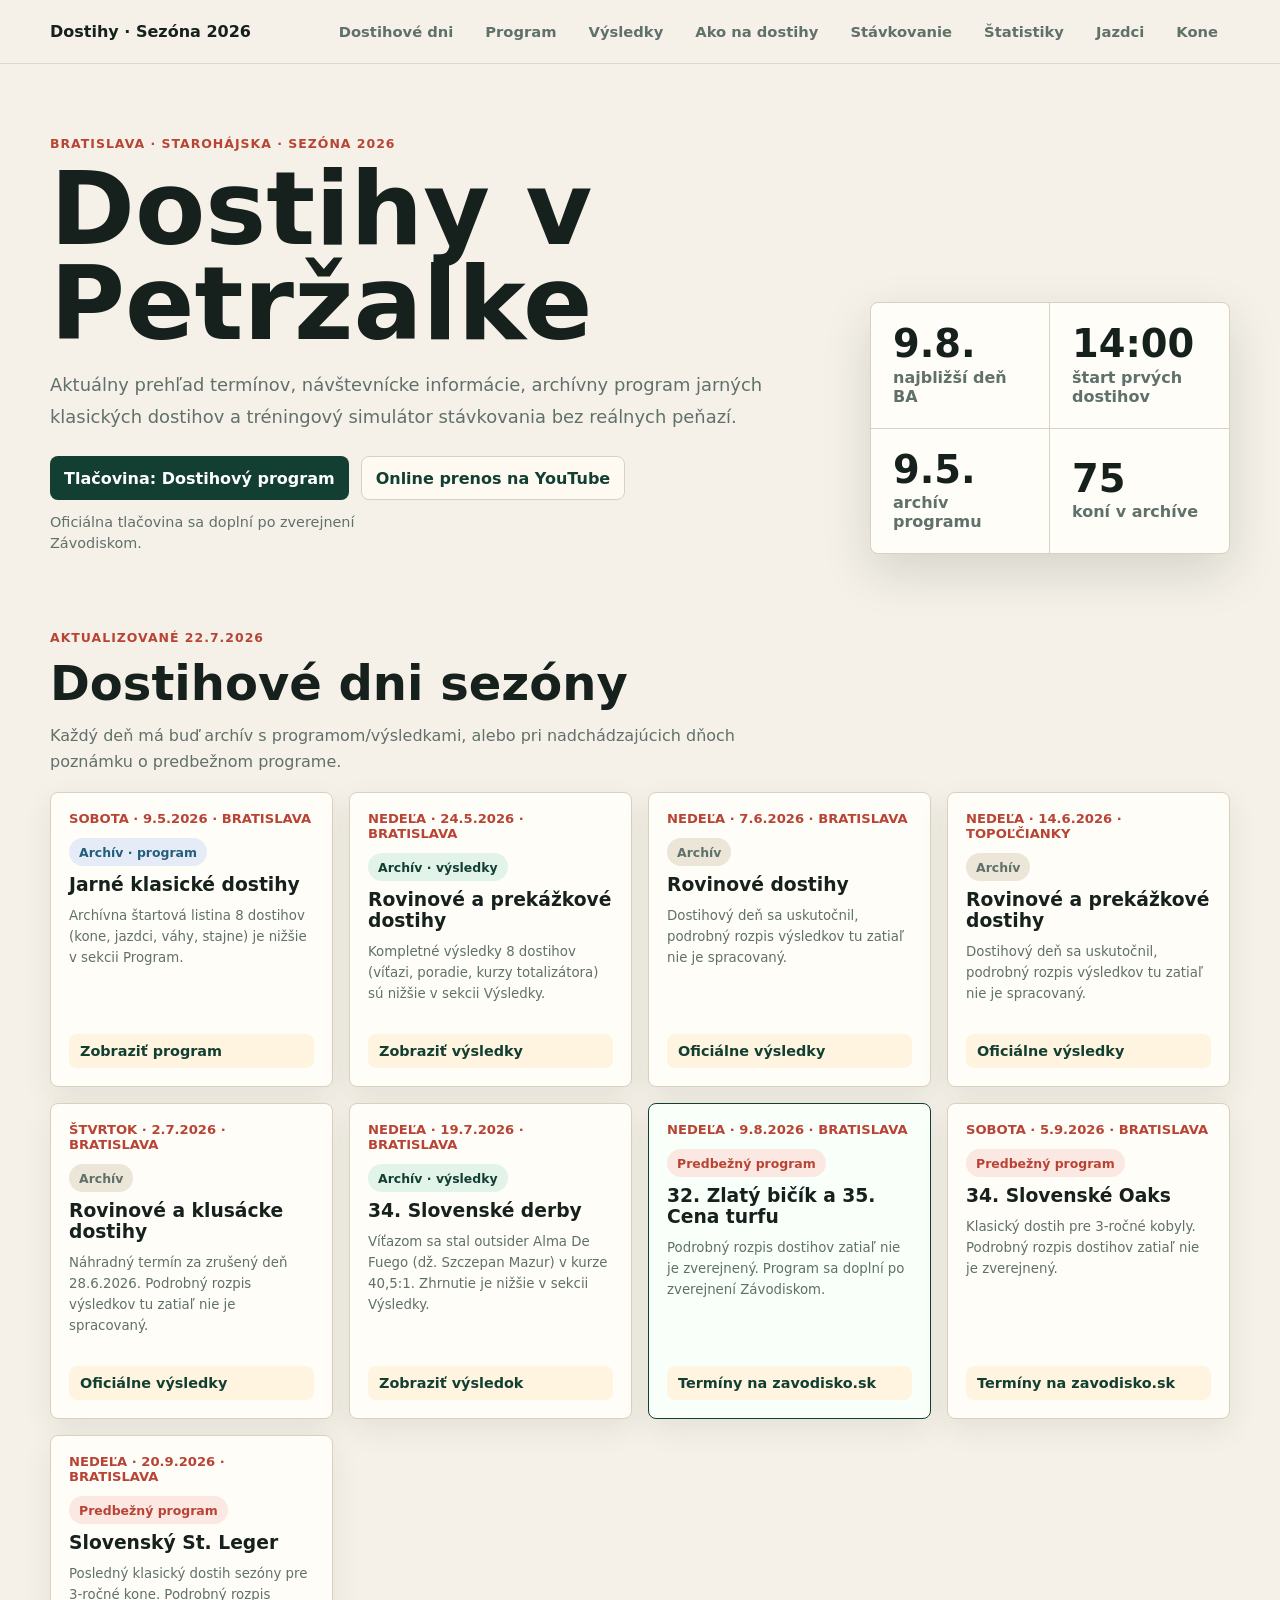
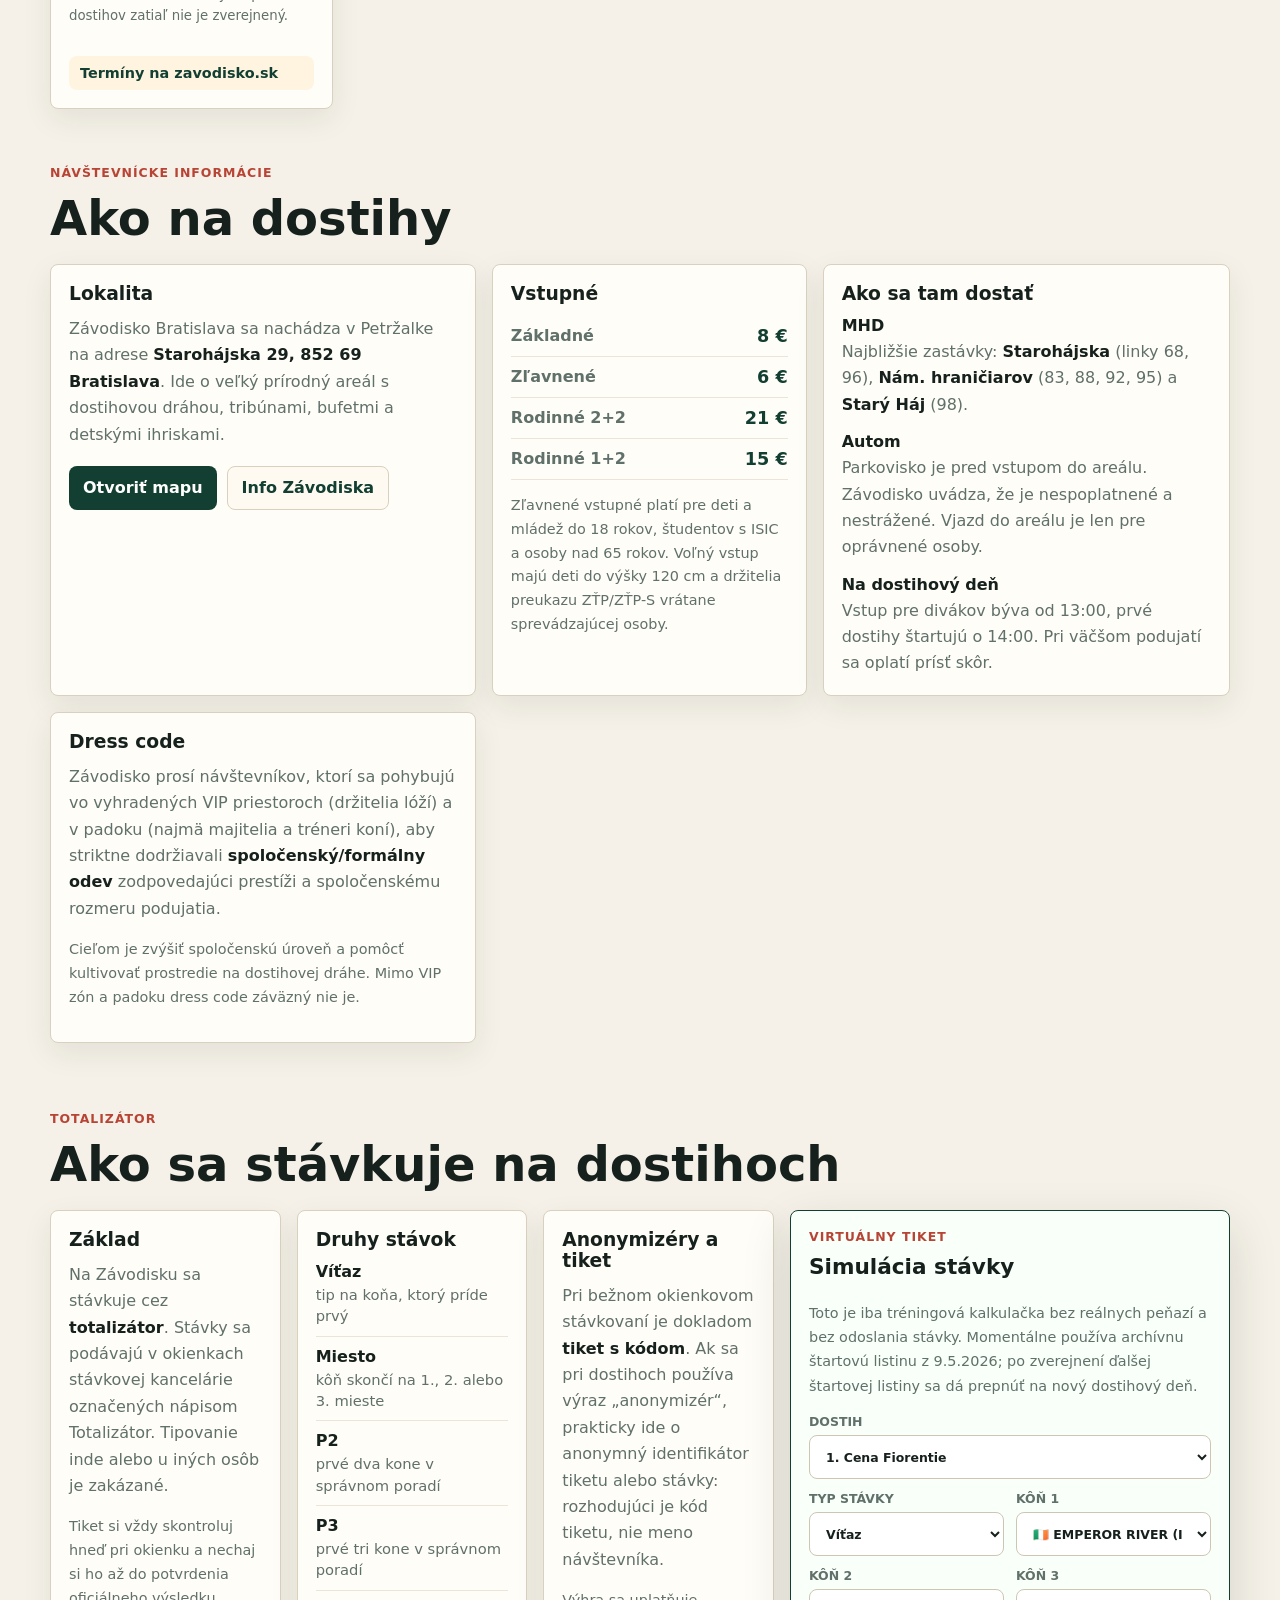
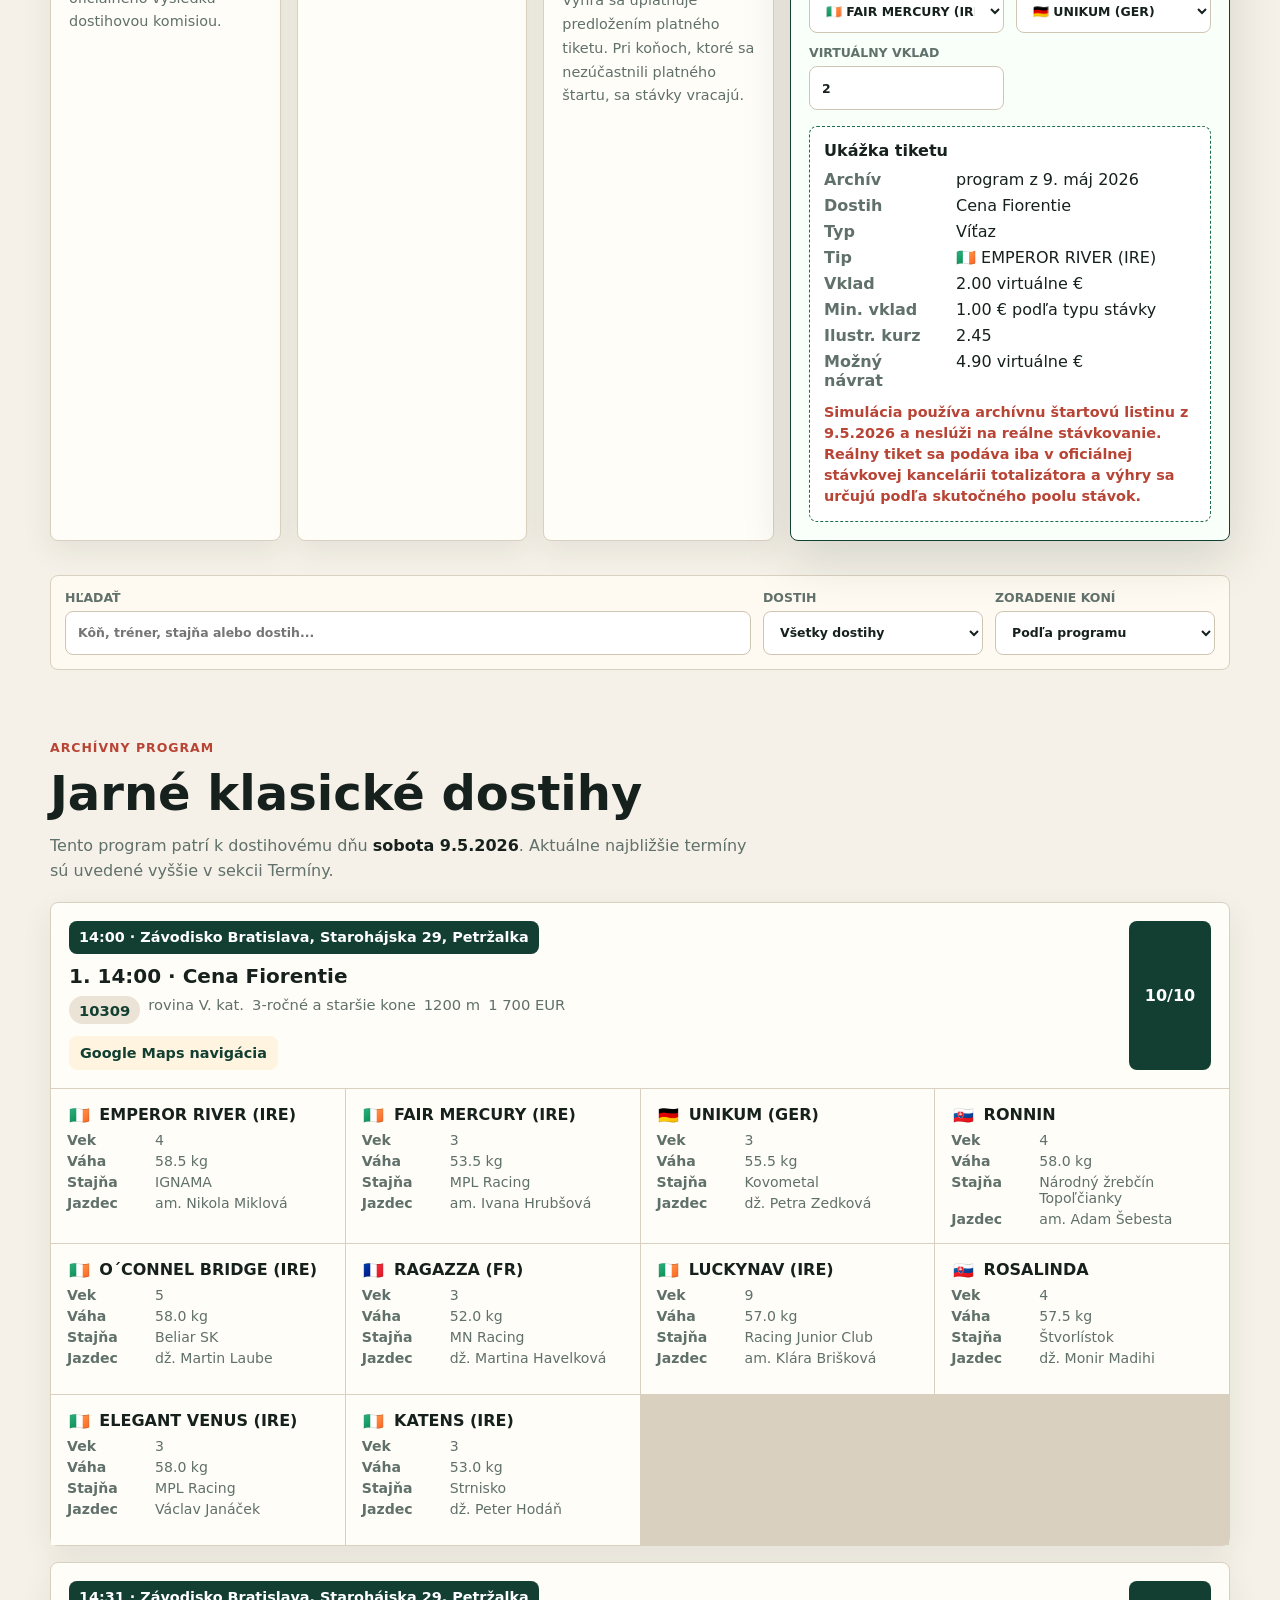
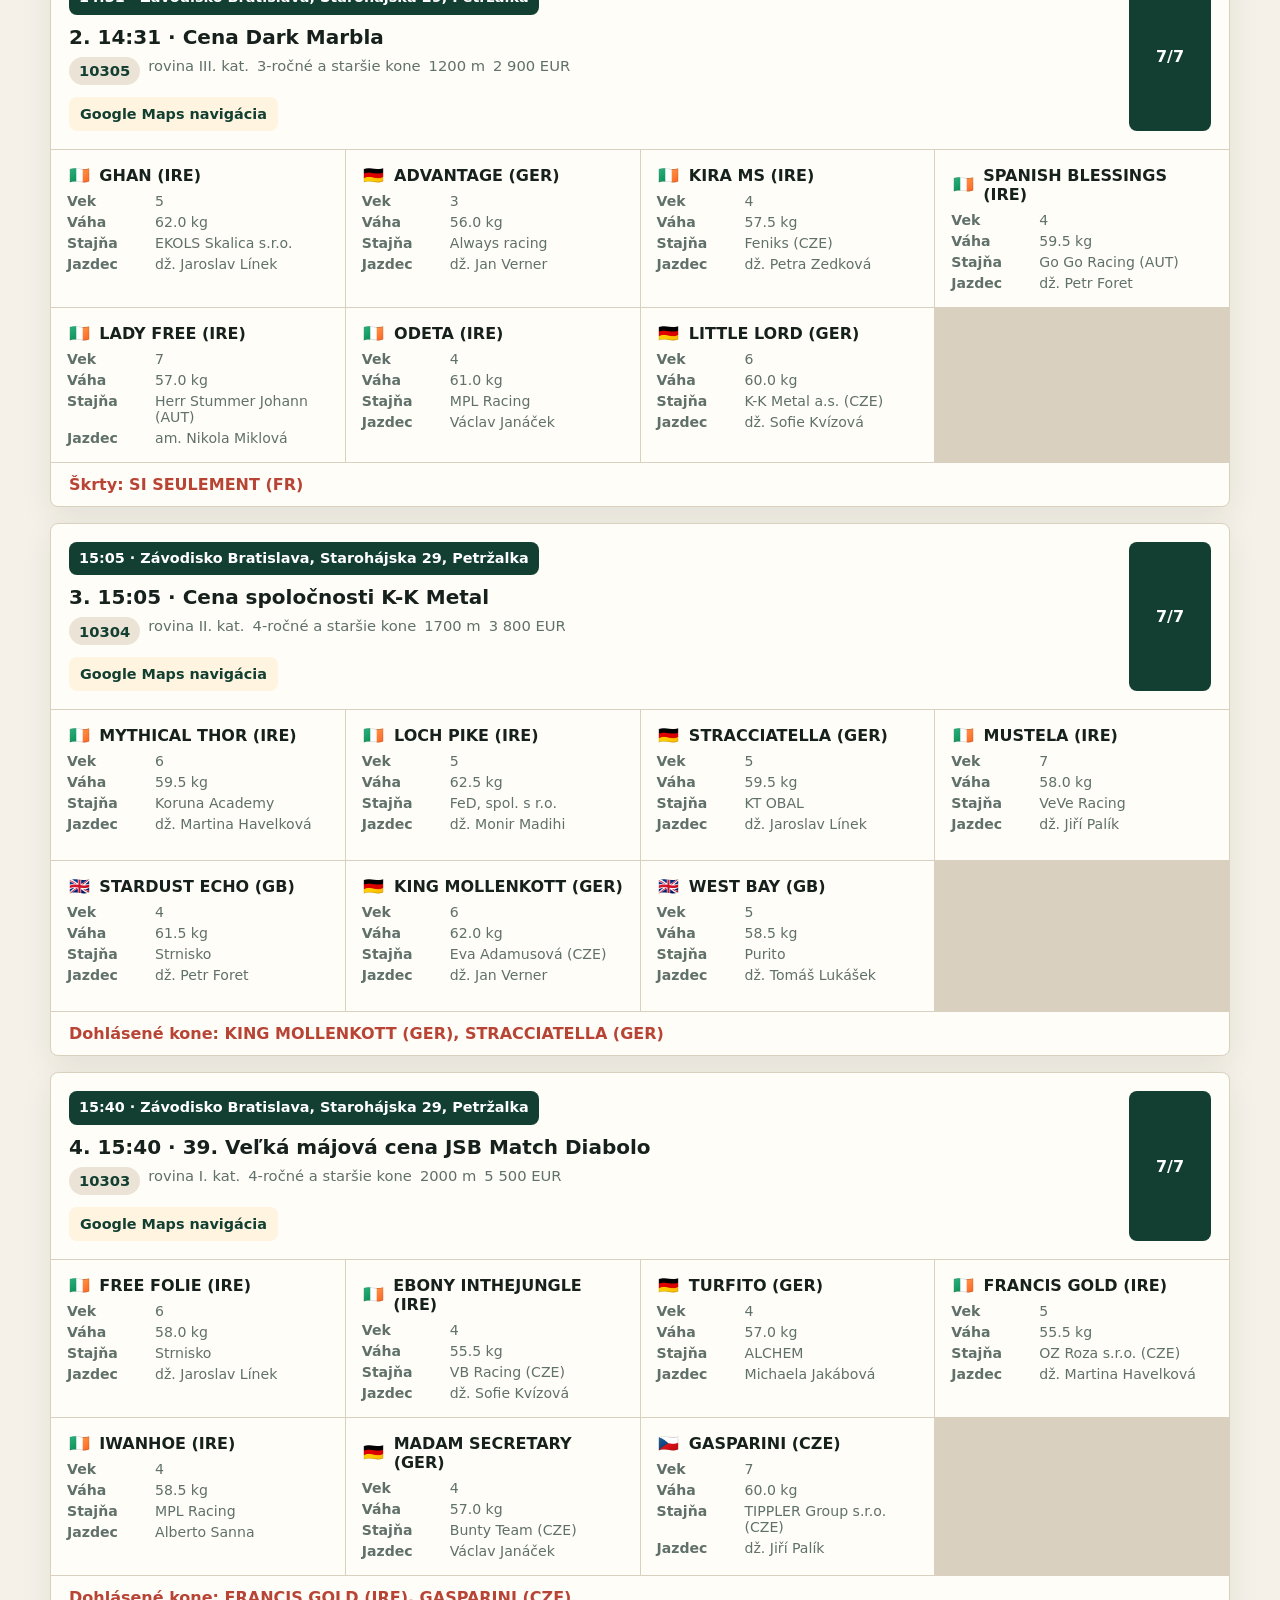
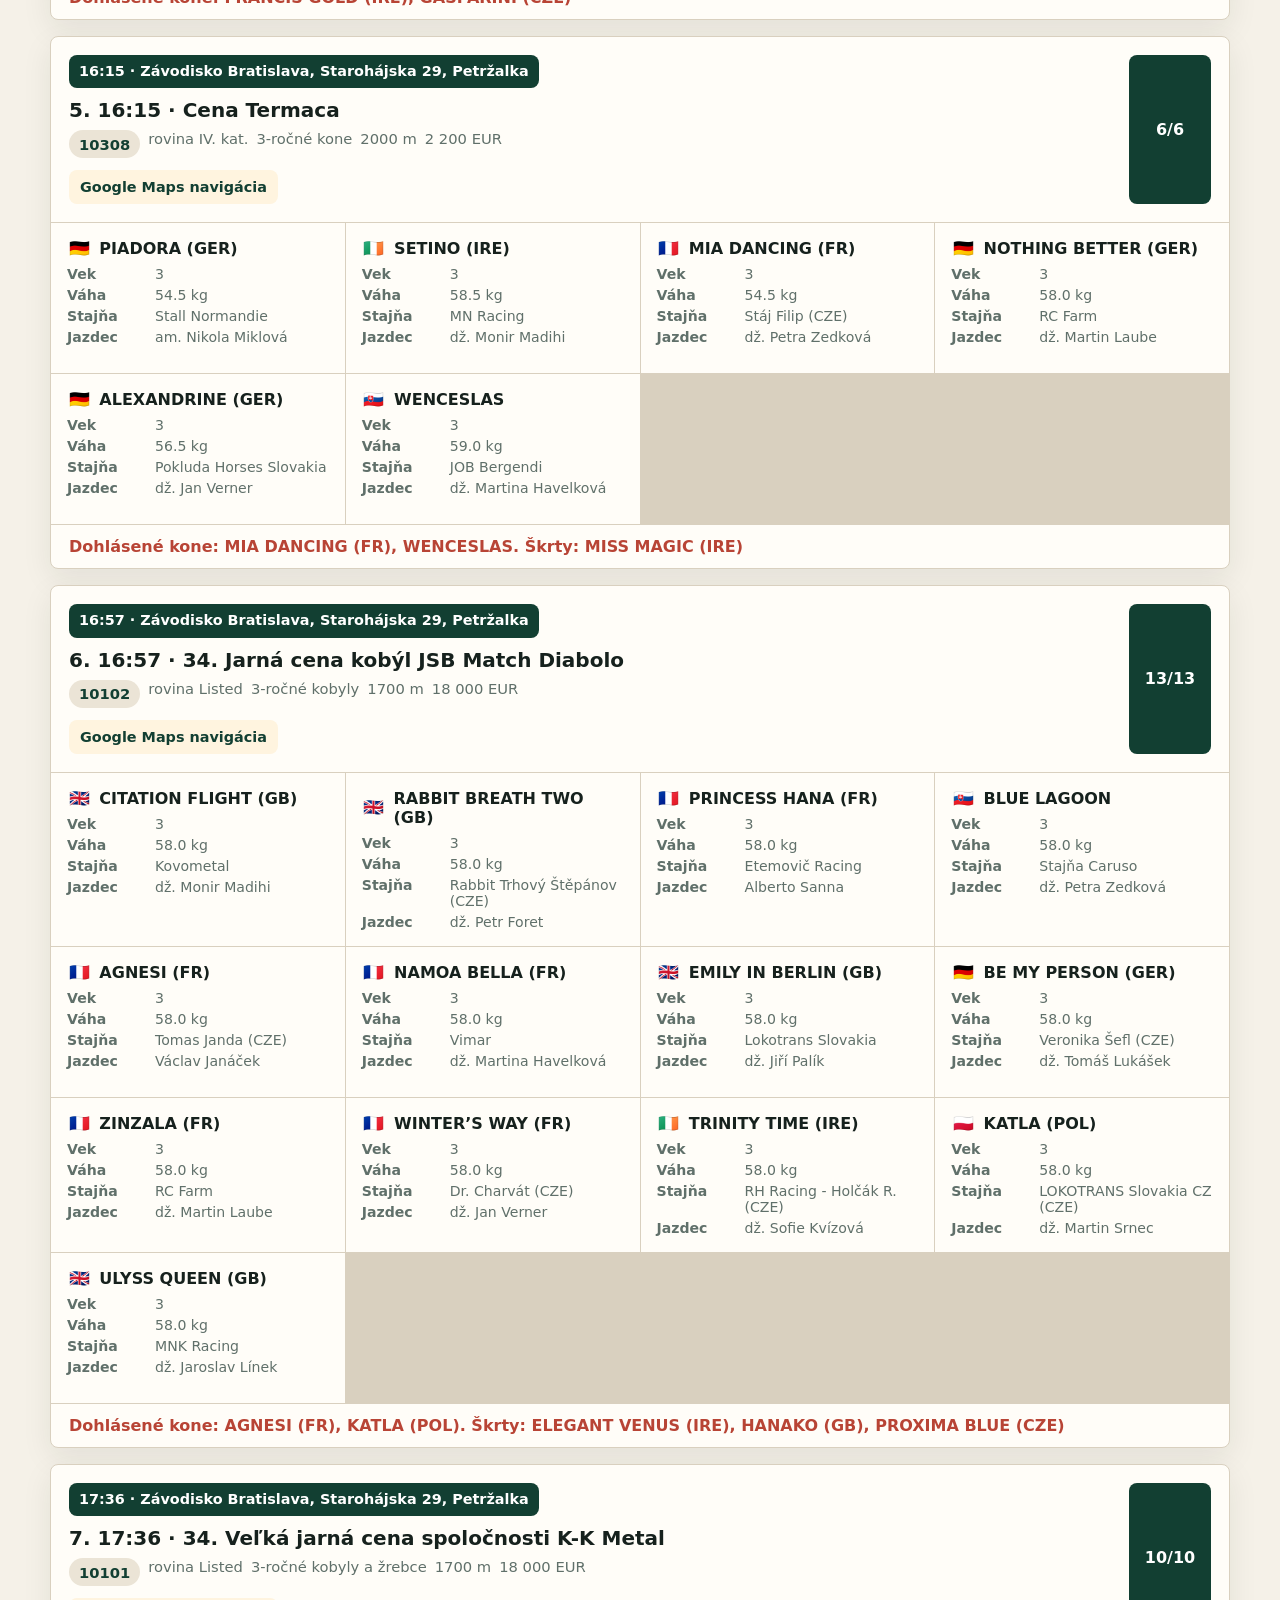
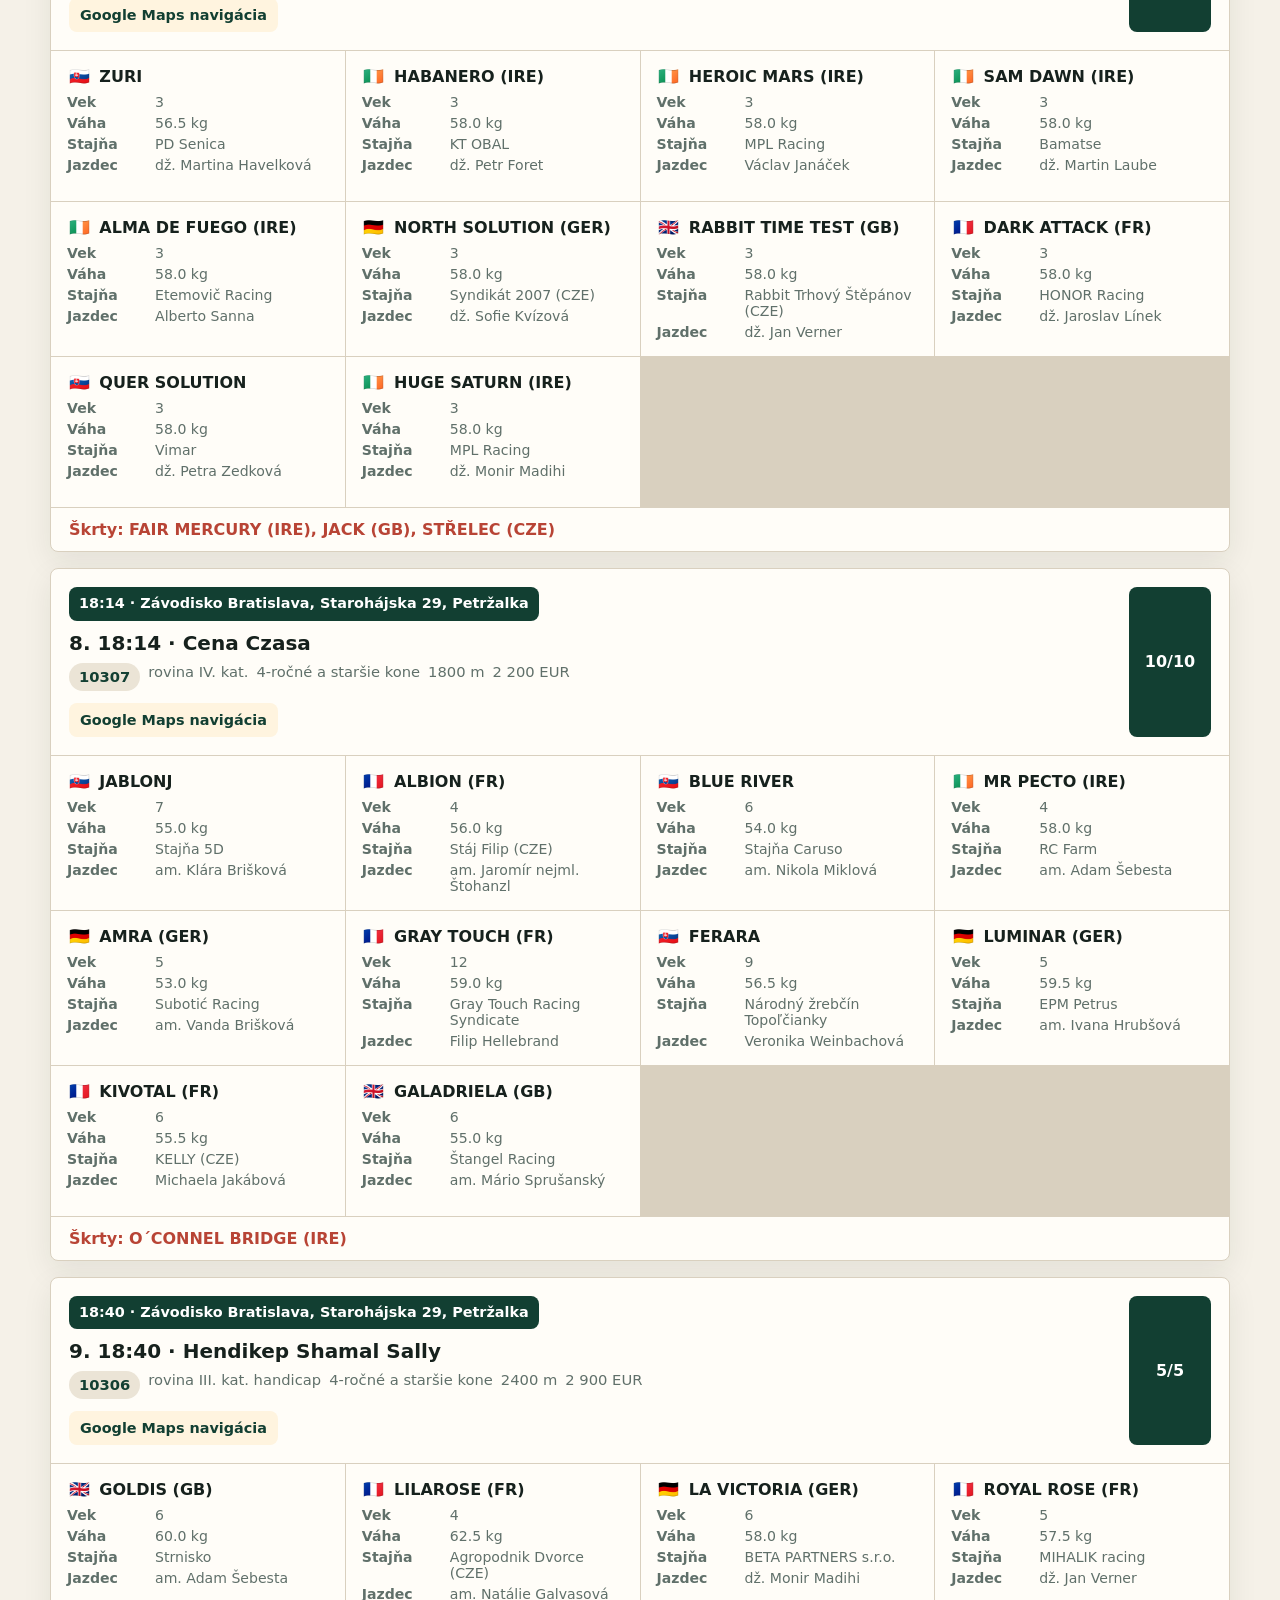
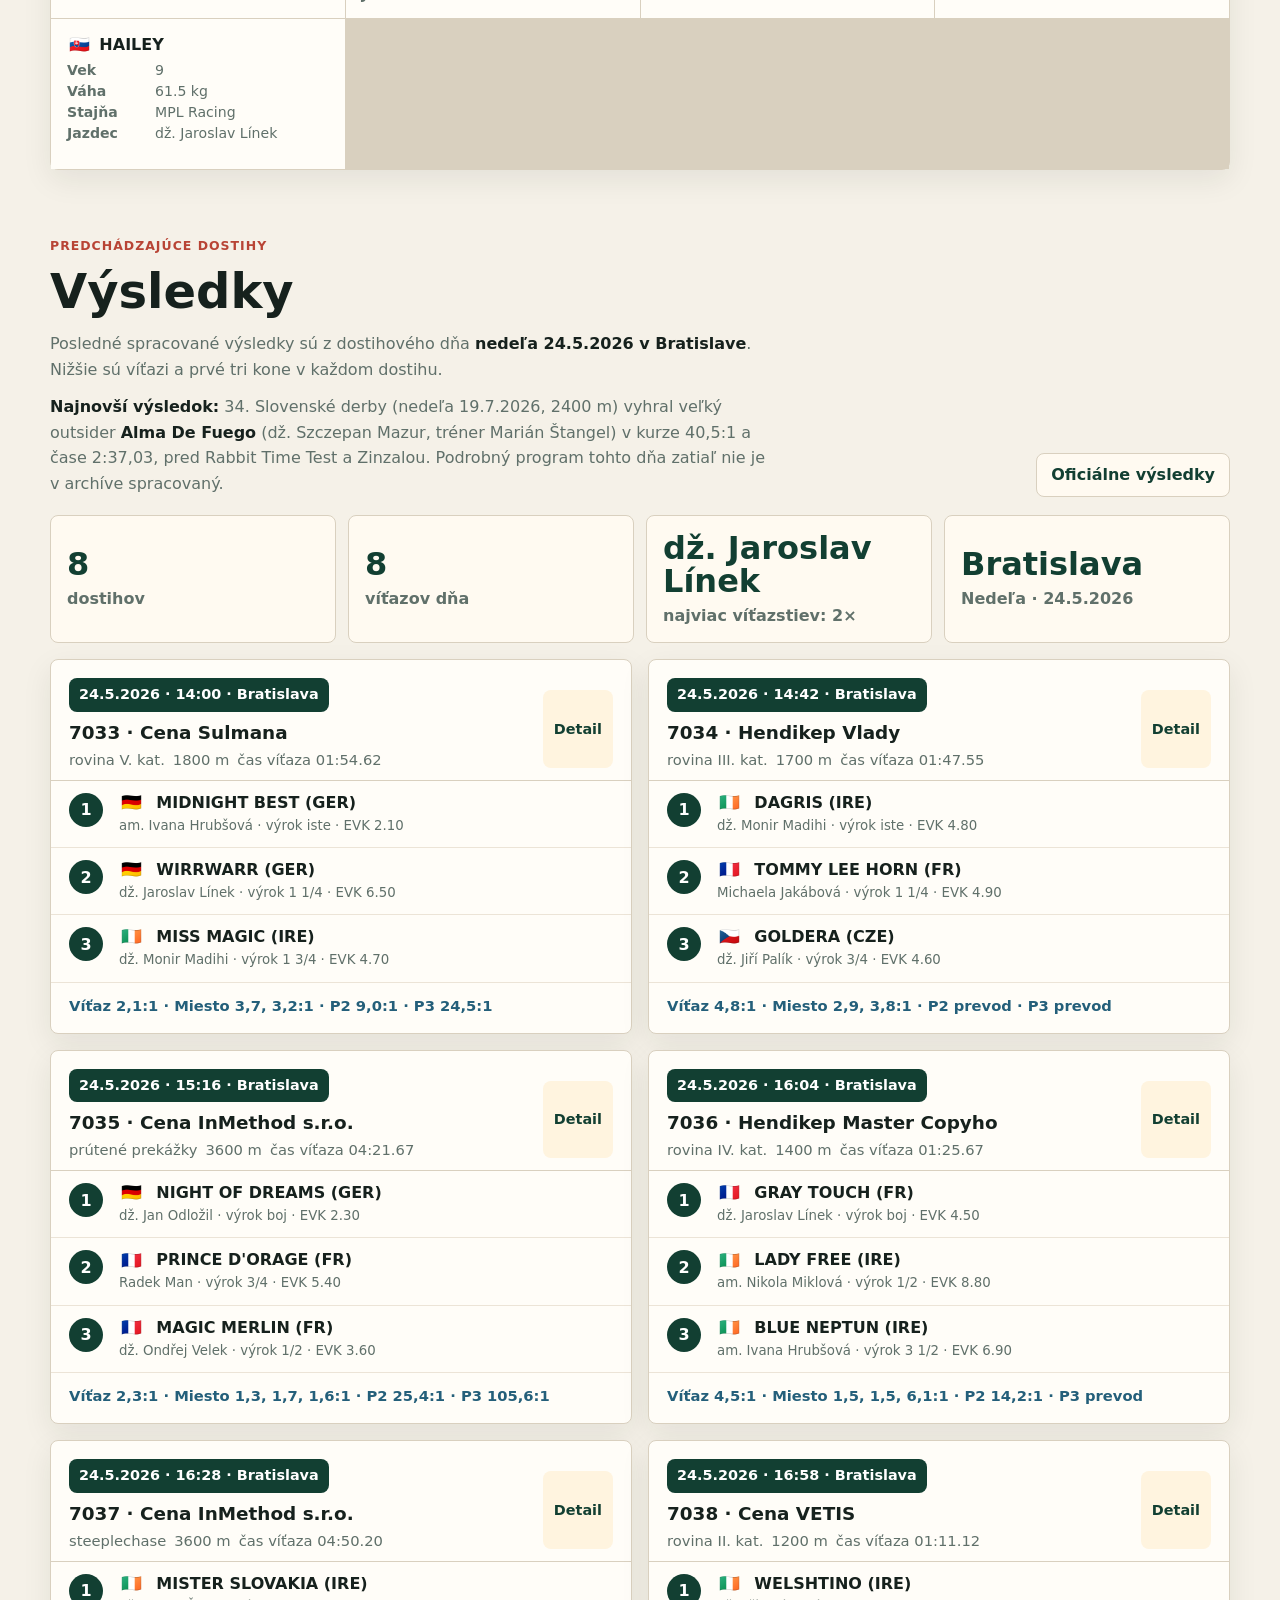
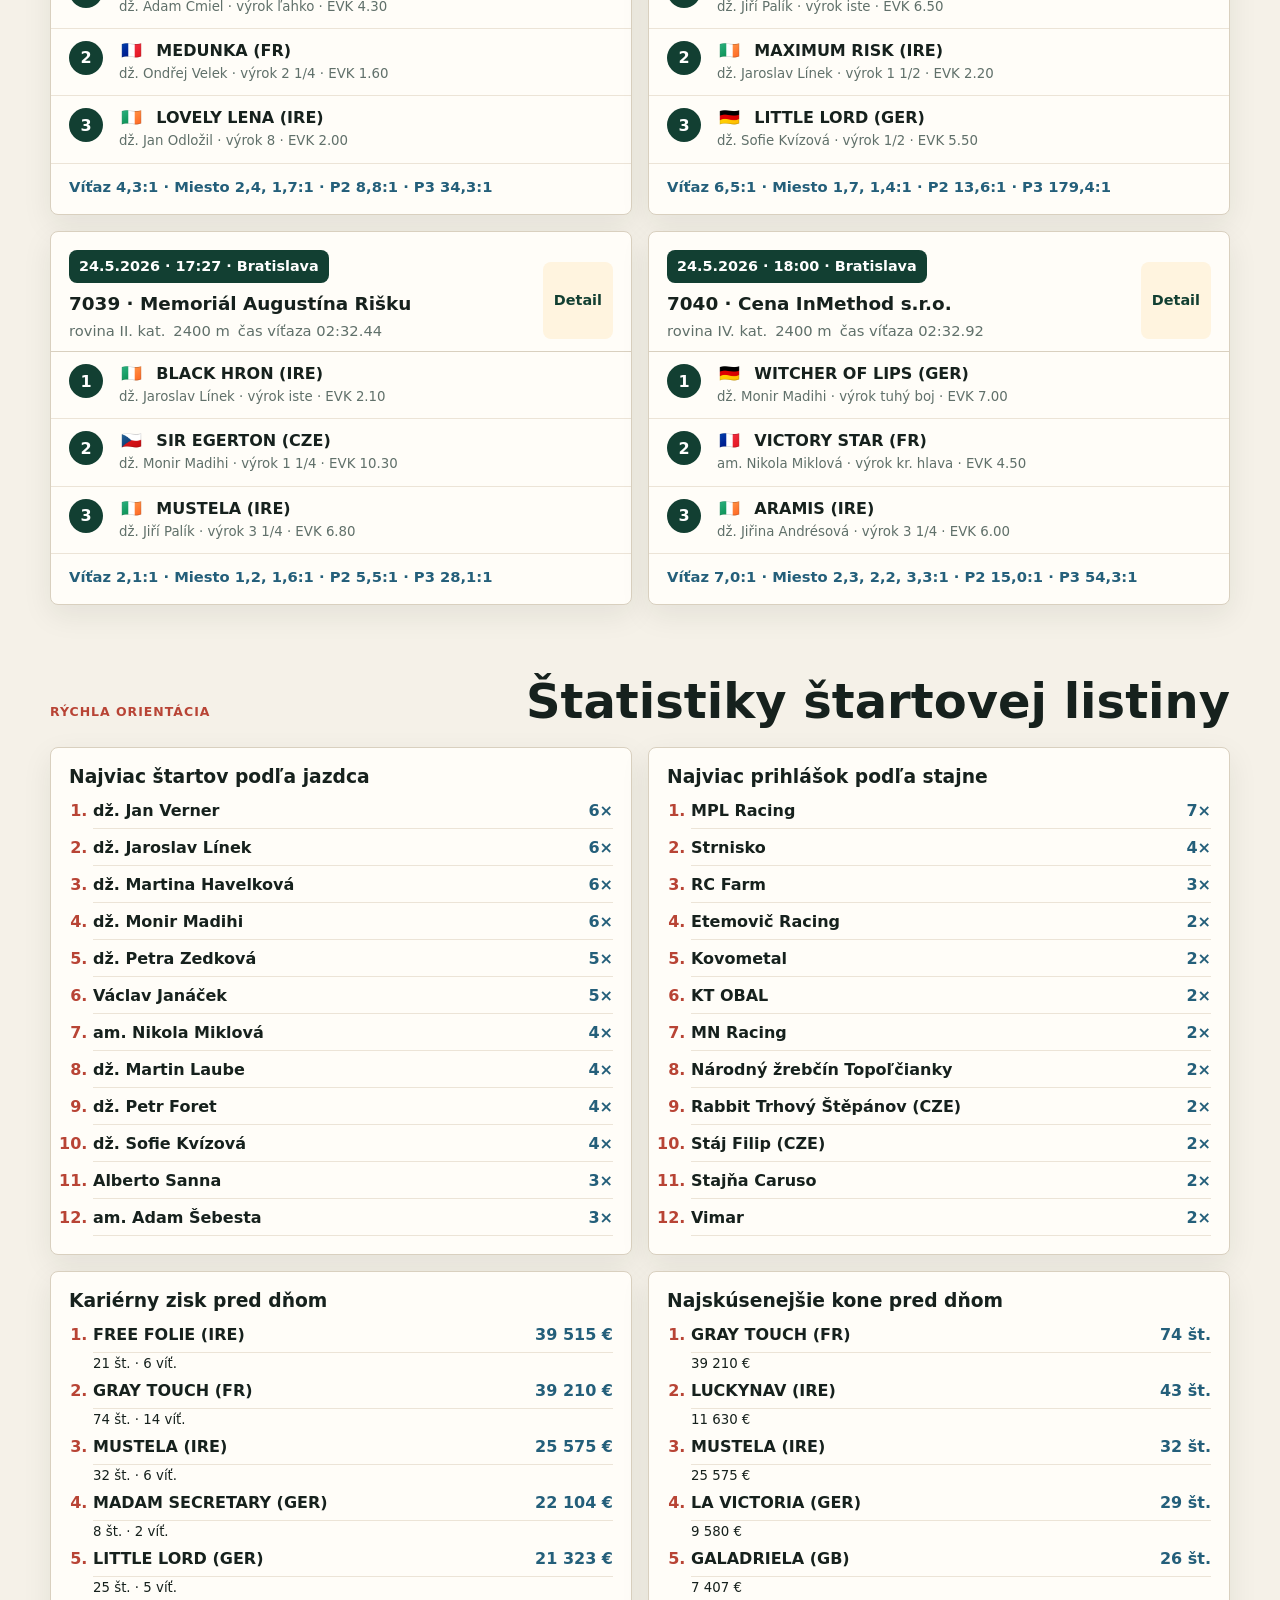
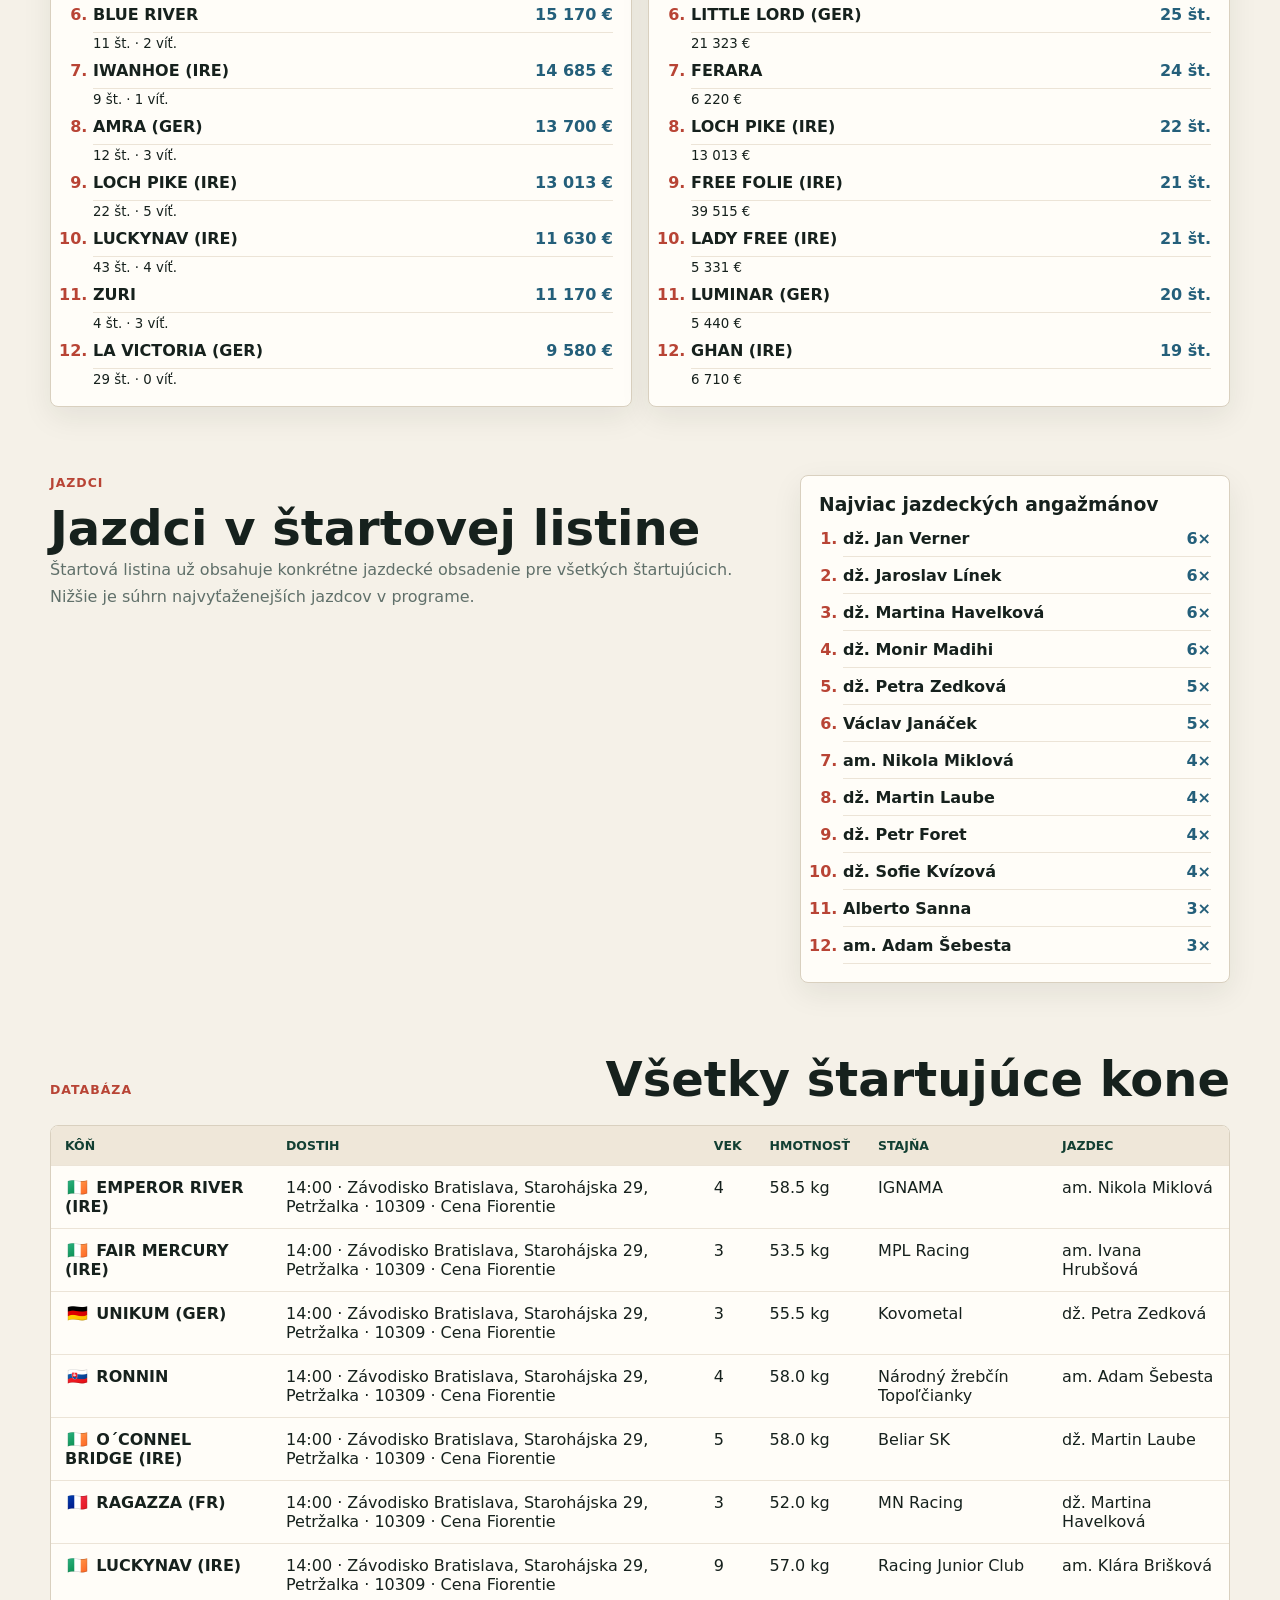
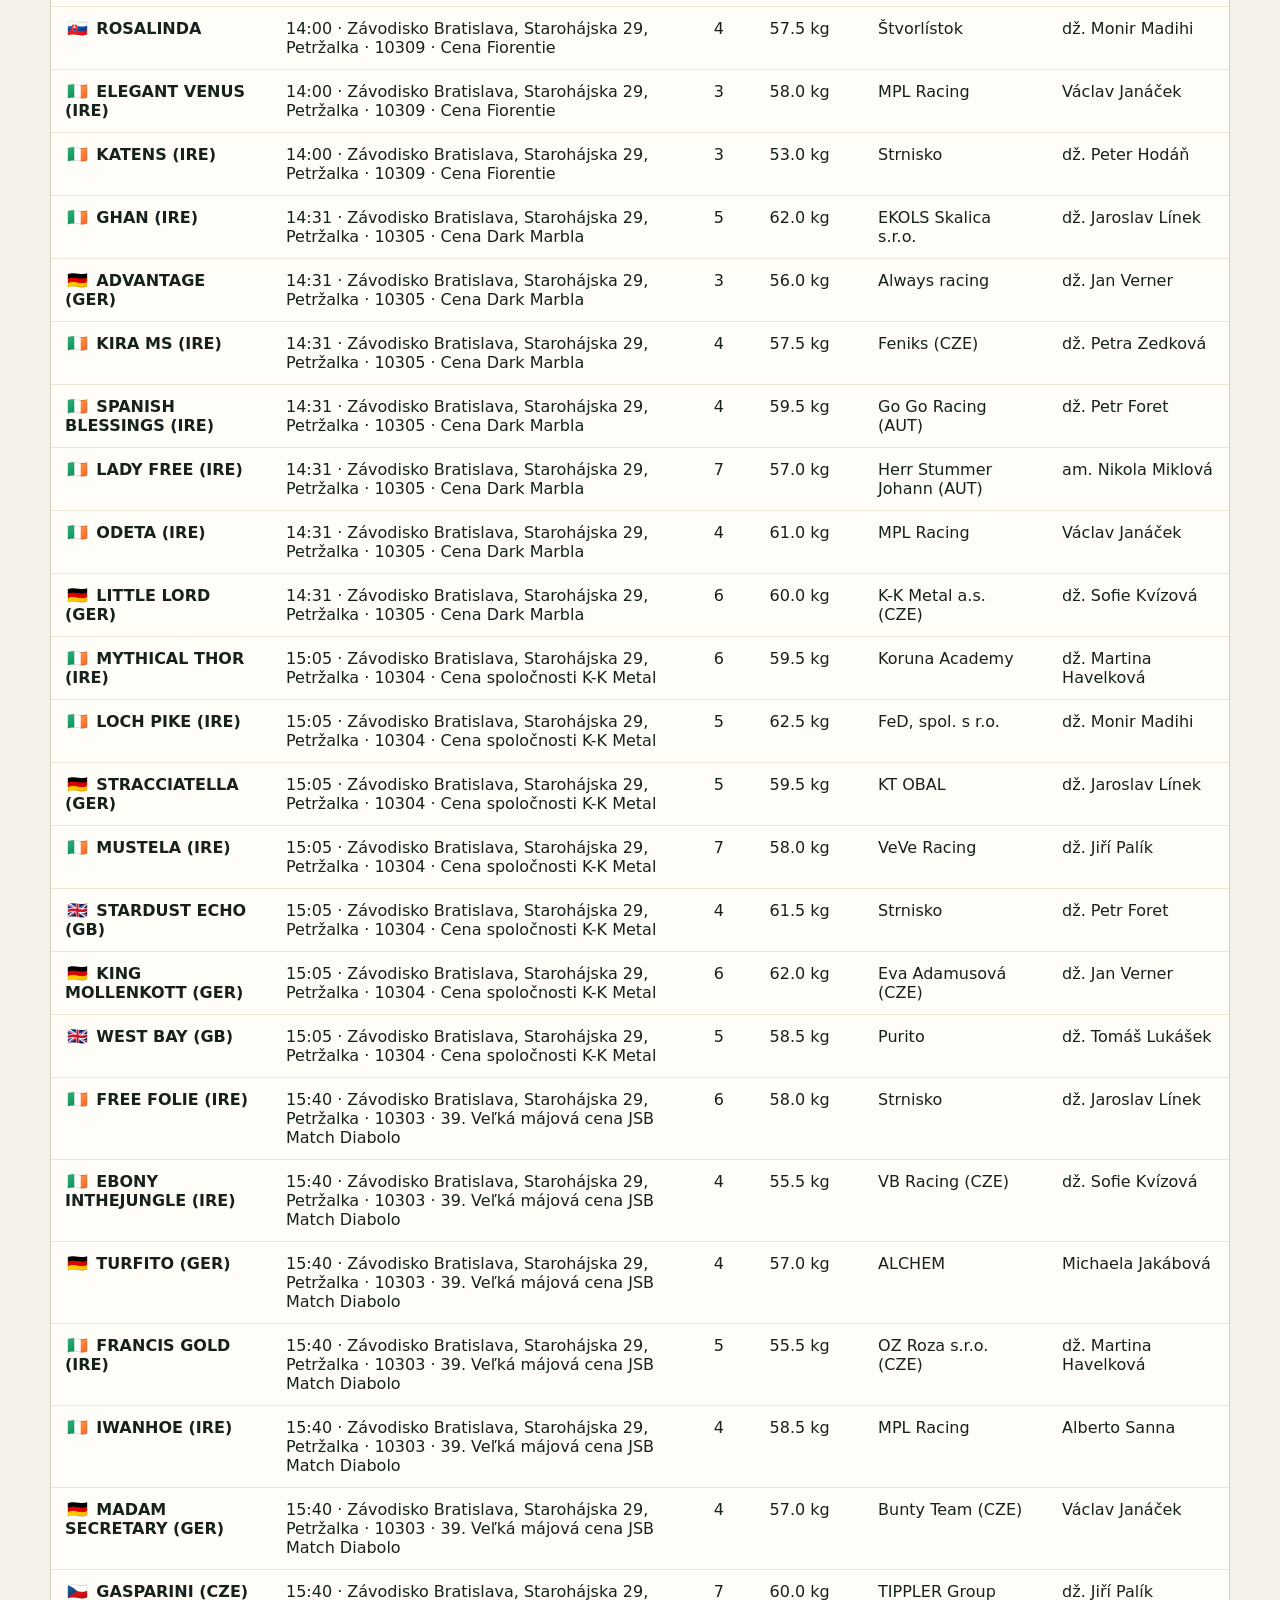
==== commit 7e90dac9: "Restructure race days into per-day archive/upcoming cards Sekcia doteraz zoznamovala len buduce term" ====
--- a/index.html
+++ b/index.html
@@ -14,7 +14,7 @@
     <header class="topbar">
       <a href="#program" class="brand">Dostihy · Sezóna 2026</a>
       <nav aria-label="Navigácia">
-        <a href="#terms">Termíny</a>
+        <a href="#terms">Dostihové dni</a>
         <a href="#program">Program</a>
         <a href="#results">Výsledky</a>
         <a href="#visit">Ako na dostihy</a>
@@ -66,11 +66,15 @@
       <section id="terms" class="section">
         <div class="section-heading">
           <div>
-            <p class="eyebrow">Aktualizované 21.7.2026</p>
-            <h2>Najbližšie termíny</h2>
-          </div>
-        </div>
-        <div id="upcoming-list" class="upcoming-list"></div>
+            <p class="eyebrow">Aktualizované 22.7.2026</p>
+            <h2>Dostihové dni sezóny</h2>
+            <p class="section-note">
+              Každý deň má buď archív s programom/výsledkami, alebo pri nadchádzajúcich
+              dňoch poznámku o predbežnom programe.
+            </p>
+          </div>
+        </div>
+        <div id="race-day-list" class="upcoming-list"></div>
       </section>
 
       <section id="visit" class="section visit-section">
--- a/styles.css
+++ b/styles.css
@@ -662,6 +662,31 @@
   font-weight: 800;
 }
 
+.pill.status-archive-program {
+  background: #e6ecf7;
+  color: var(--blue);
+}
+
+.pill.status-archive-results {
+  background: #e2f3ea;
+  color: var(--green-dark);
+}
+
+.pill.status-archive-nodata {
+  background: #ece6d8;
+  color: var(--muted);
+}
+
+.pill.status-upcoming {
+  background: #fbe8e2;
+  color: var(--red);
+}
+
+.upcoming-card .pill {
+  margin-bottom: 8px;
+  font-size: 0.78rem;
+}
+
 .race-count {
   min-width: 82px;
   display: grid;
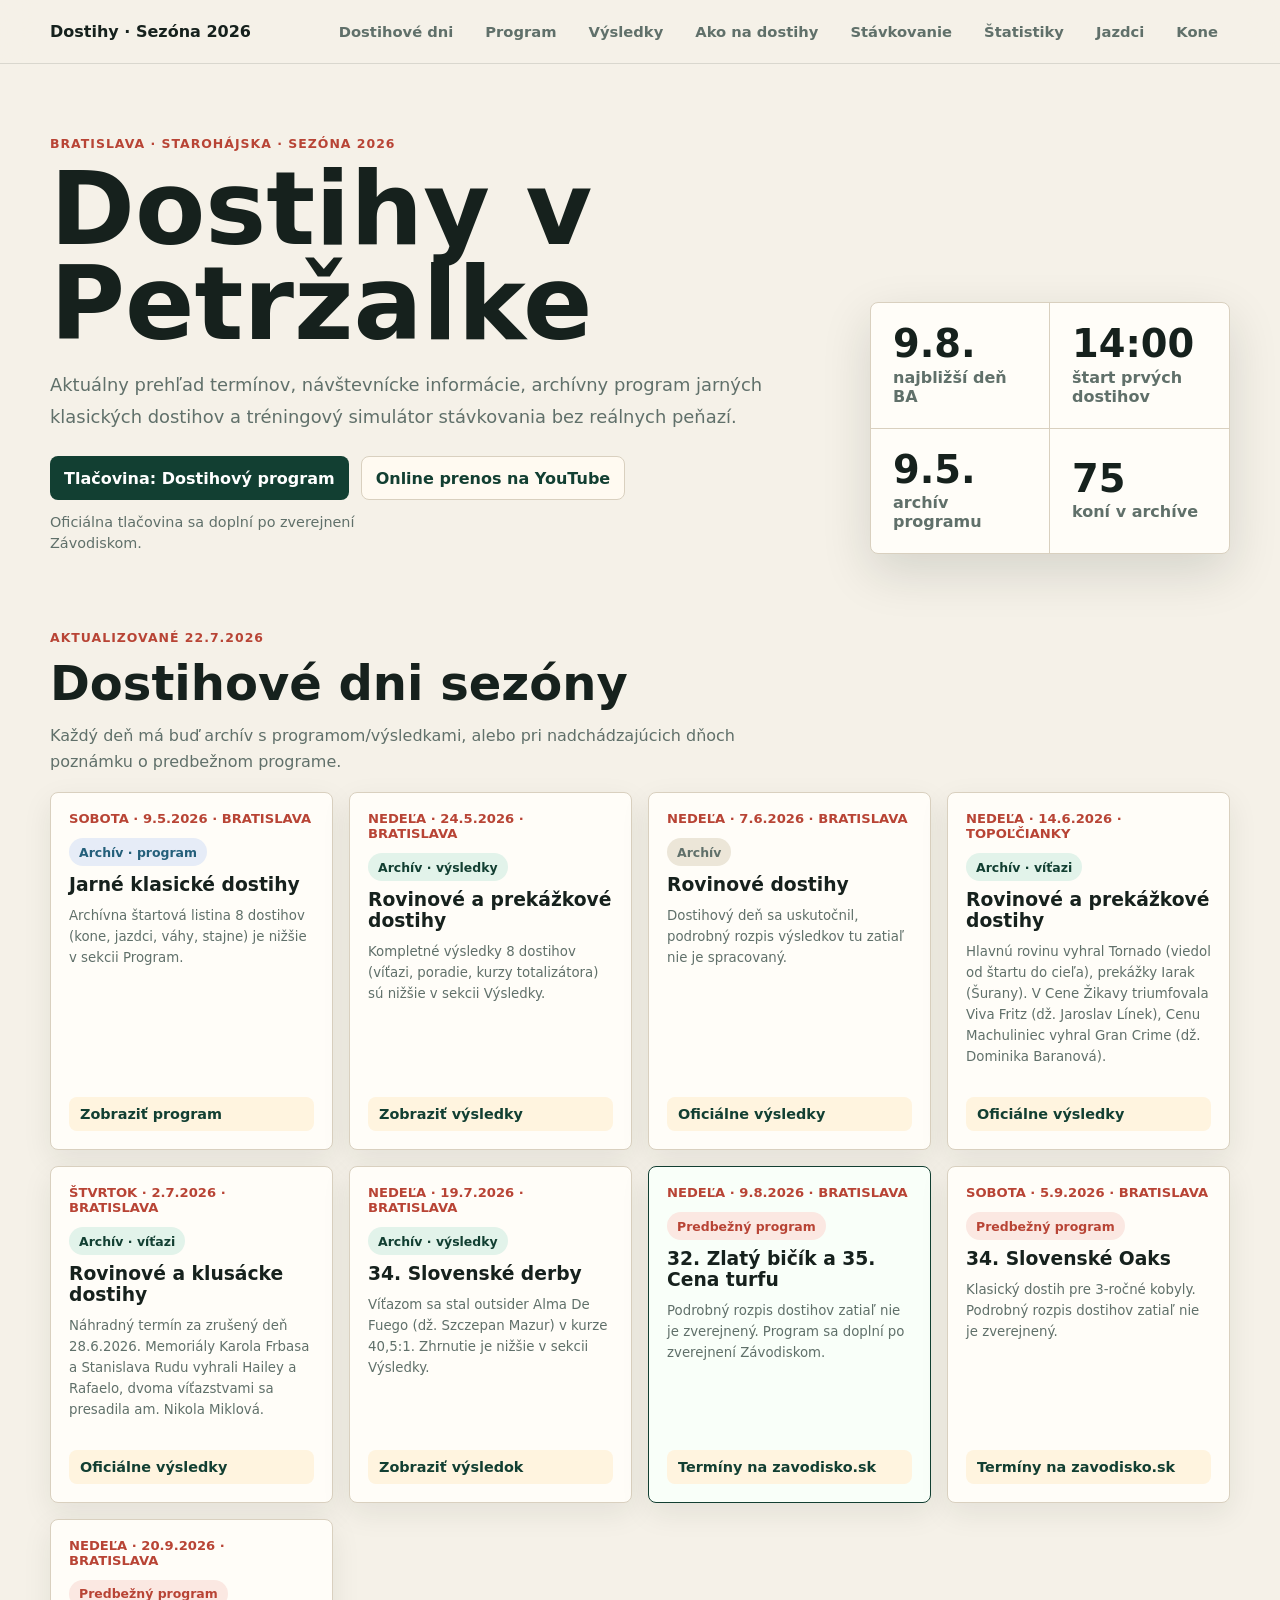
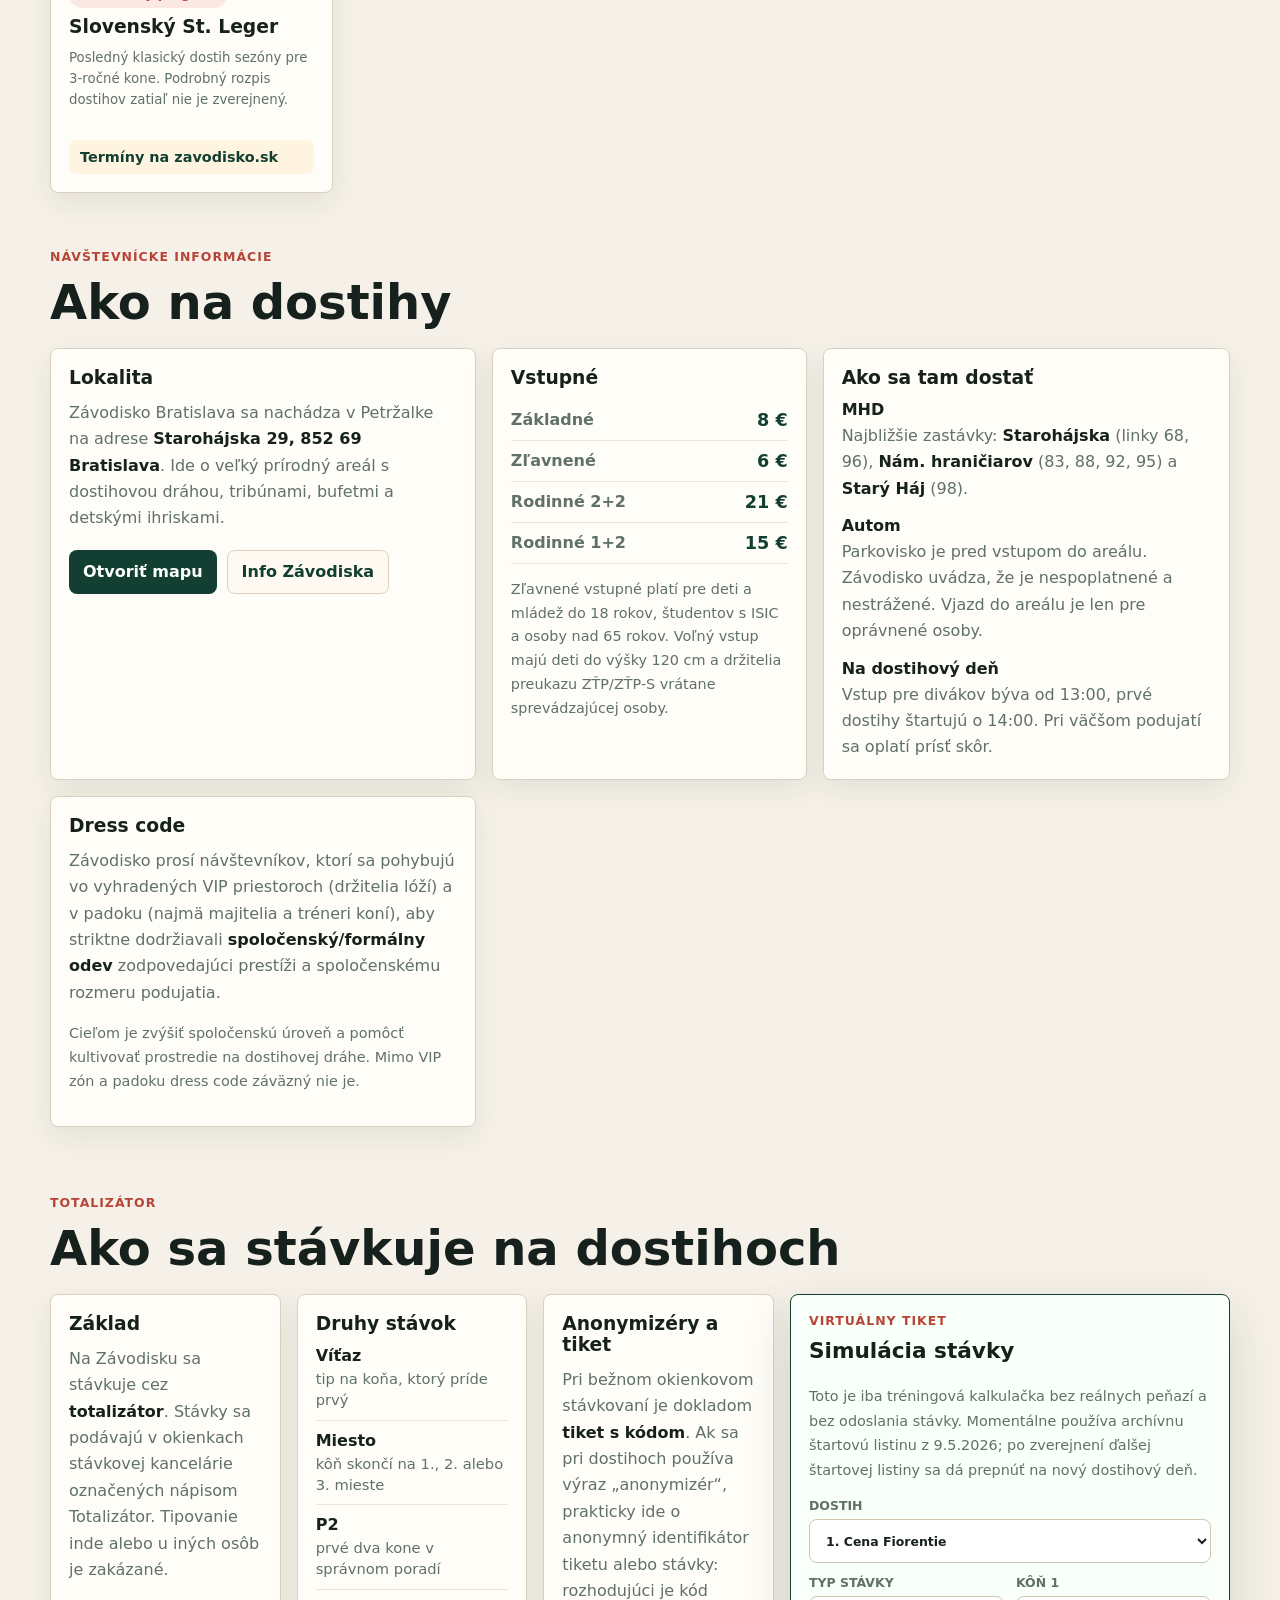
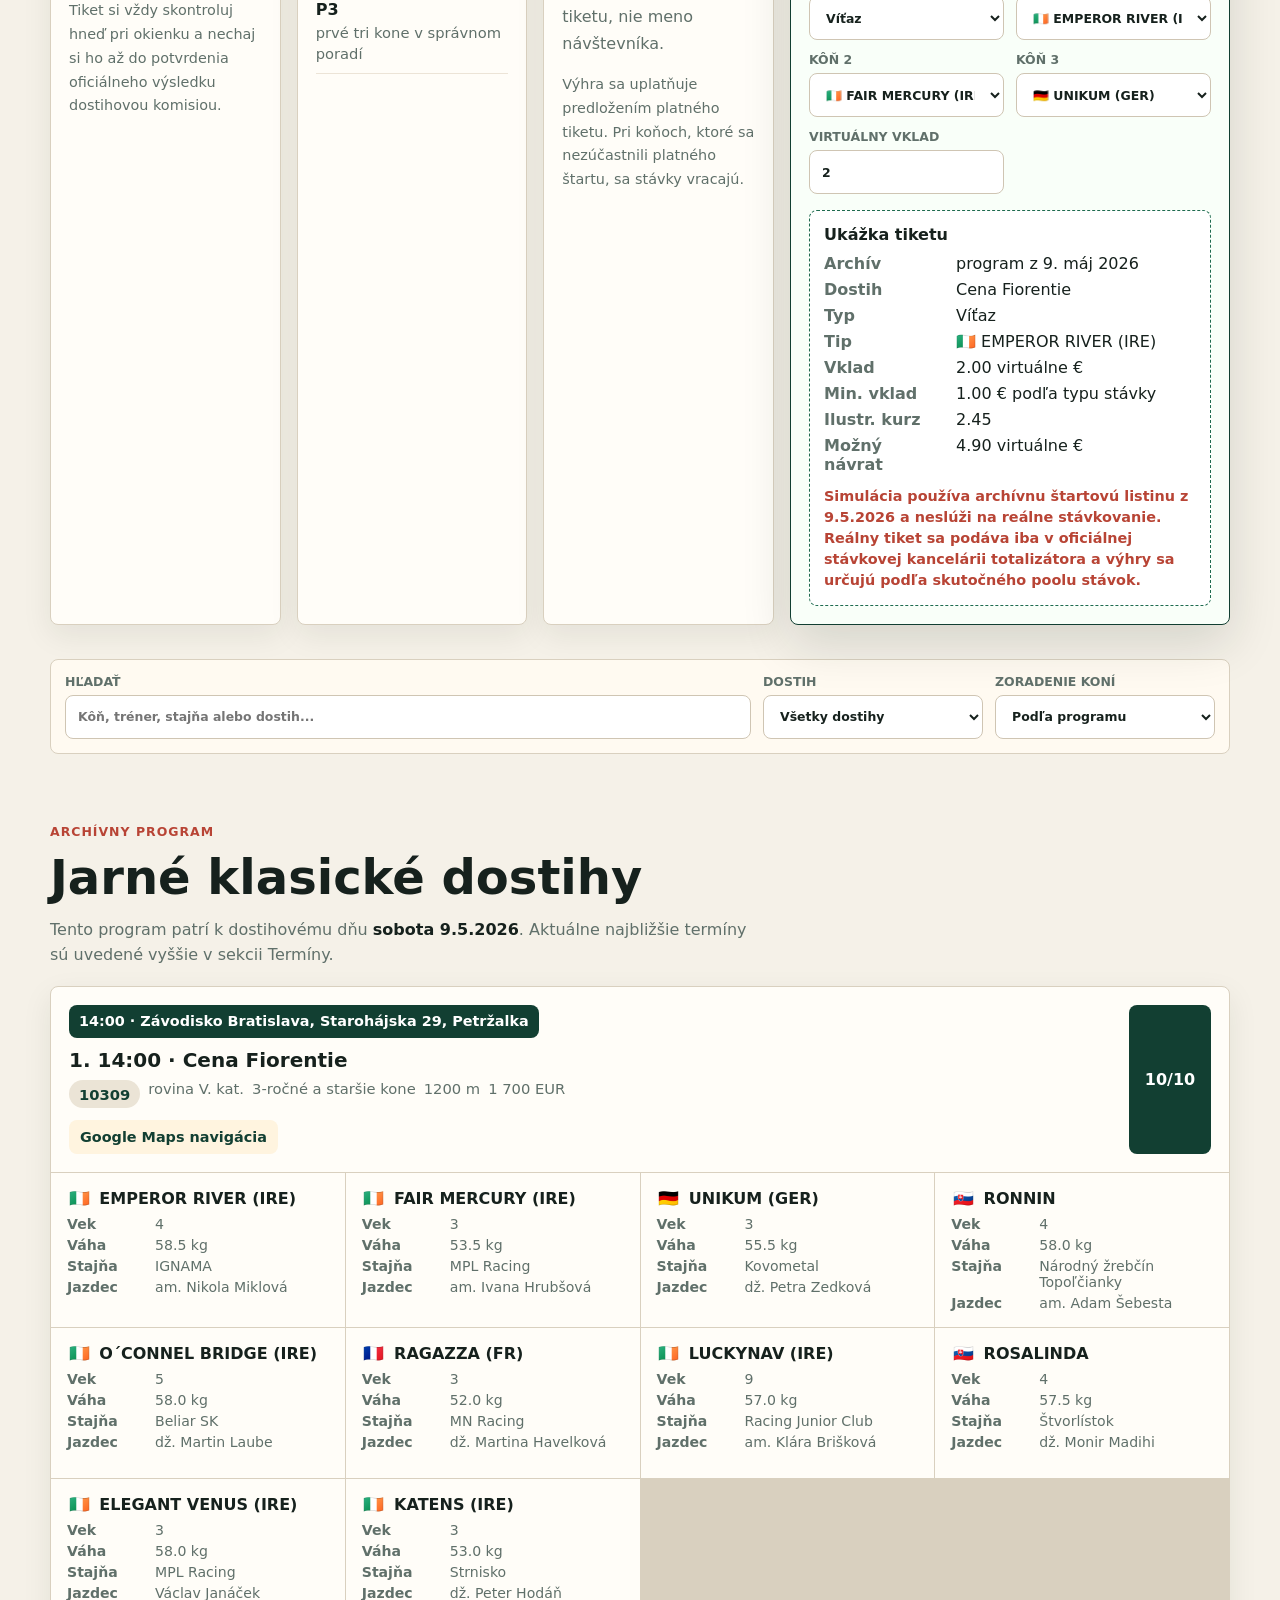
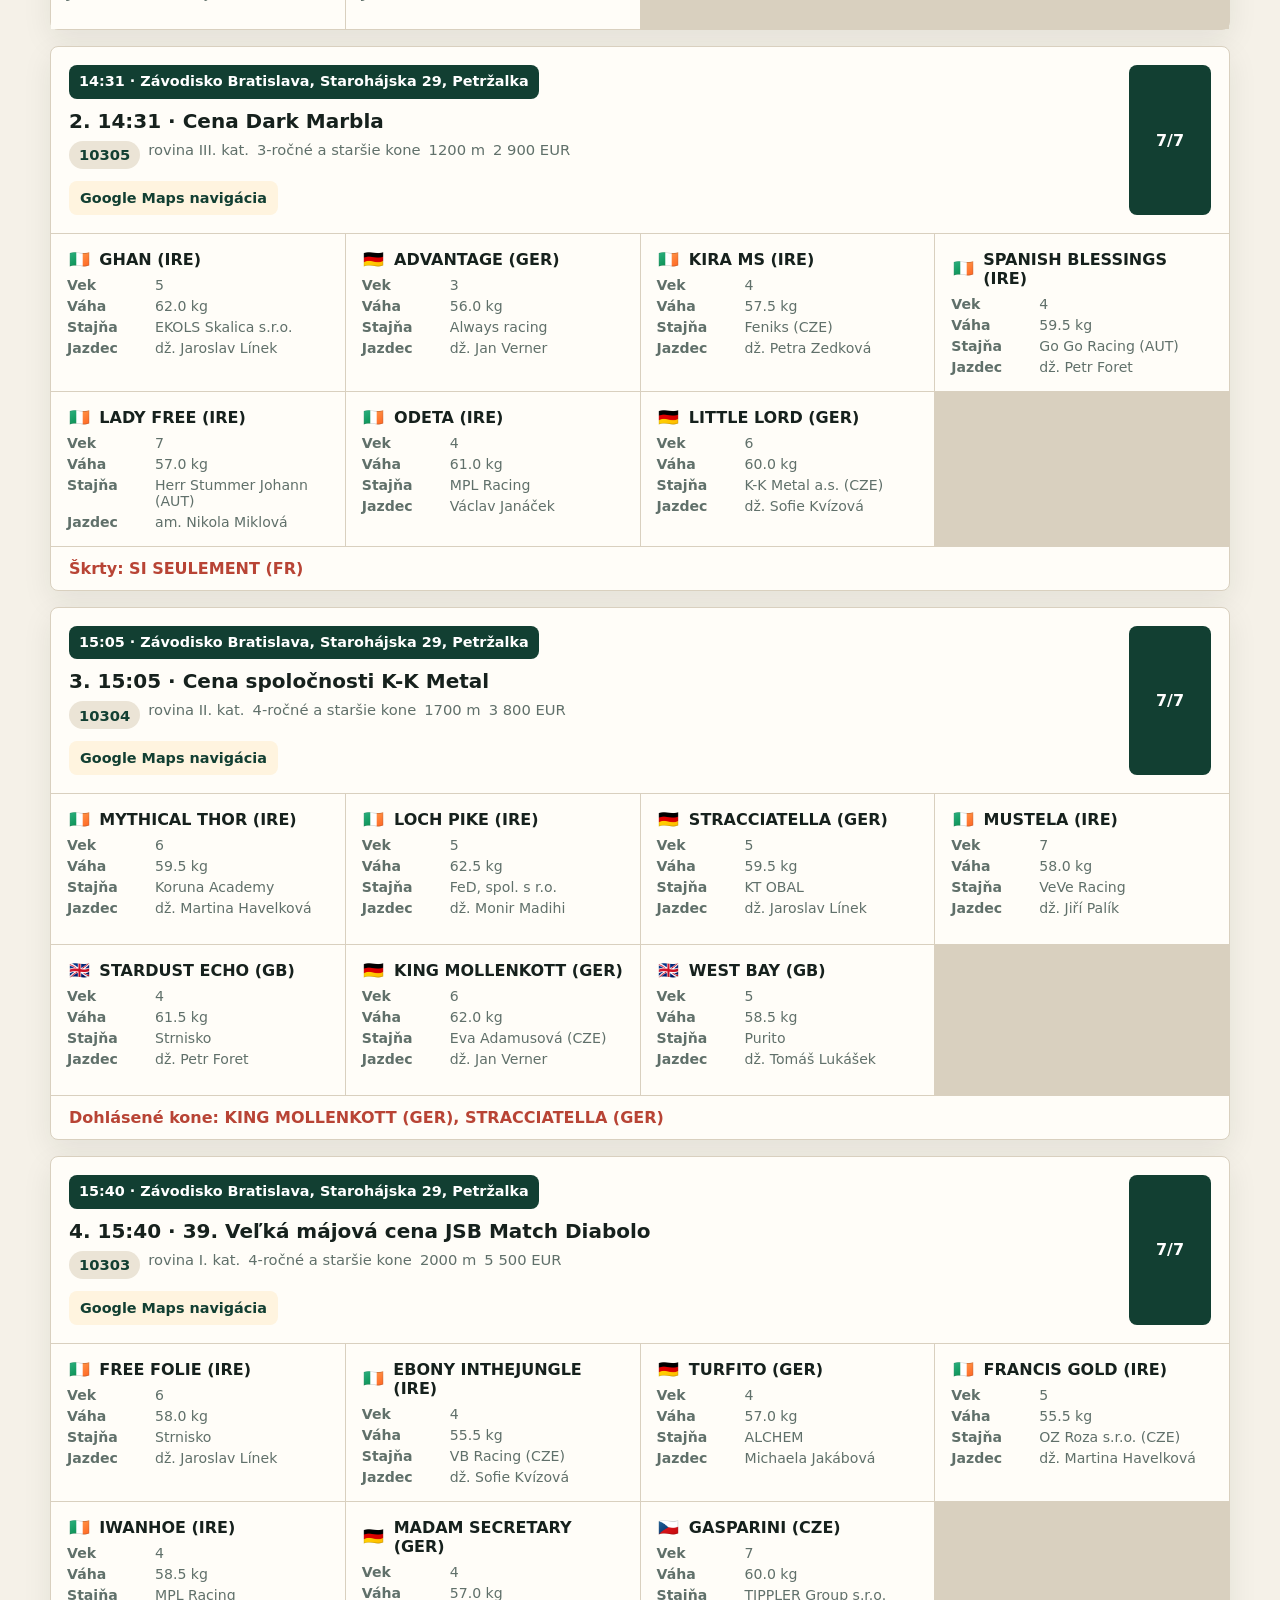
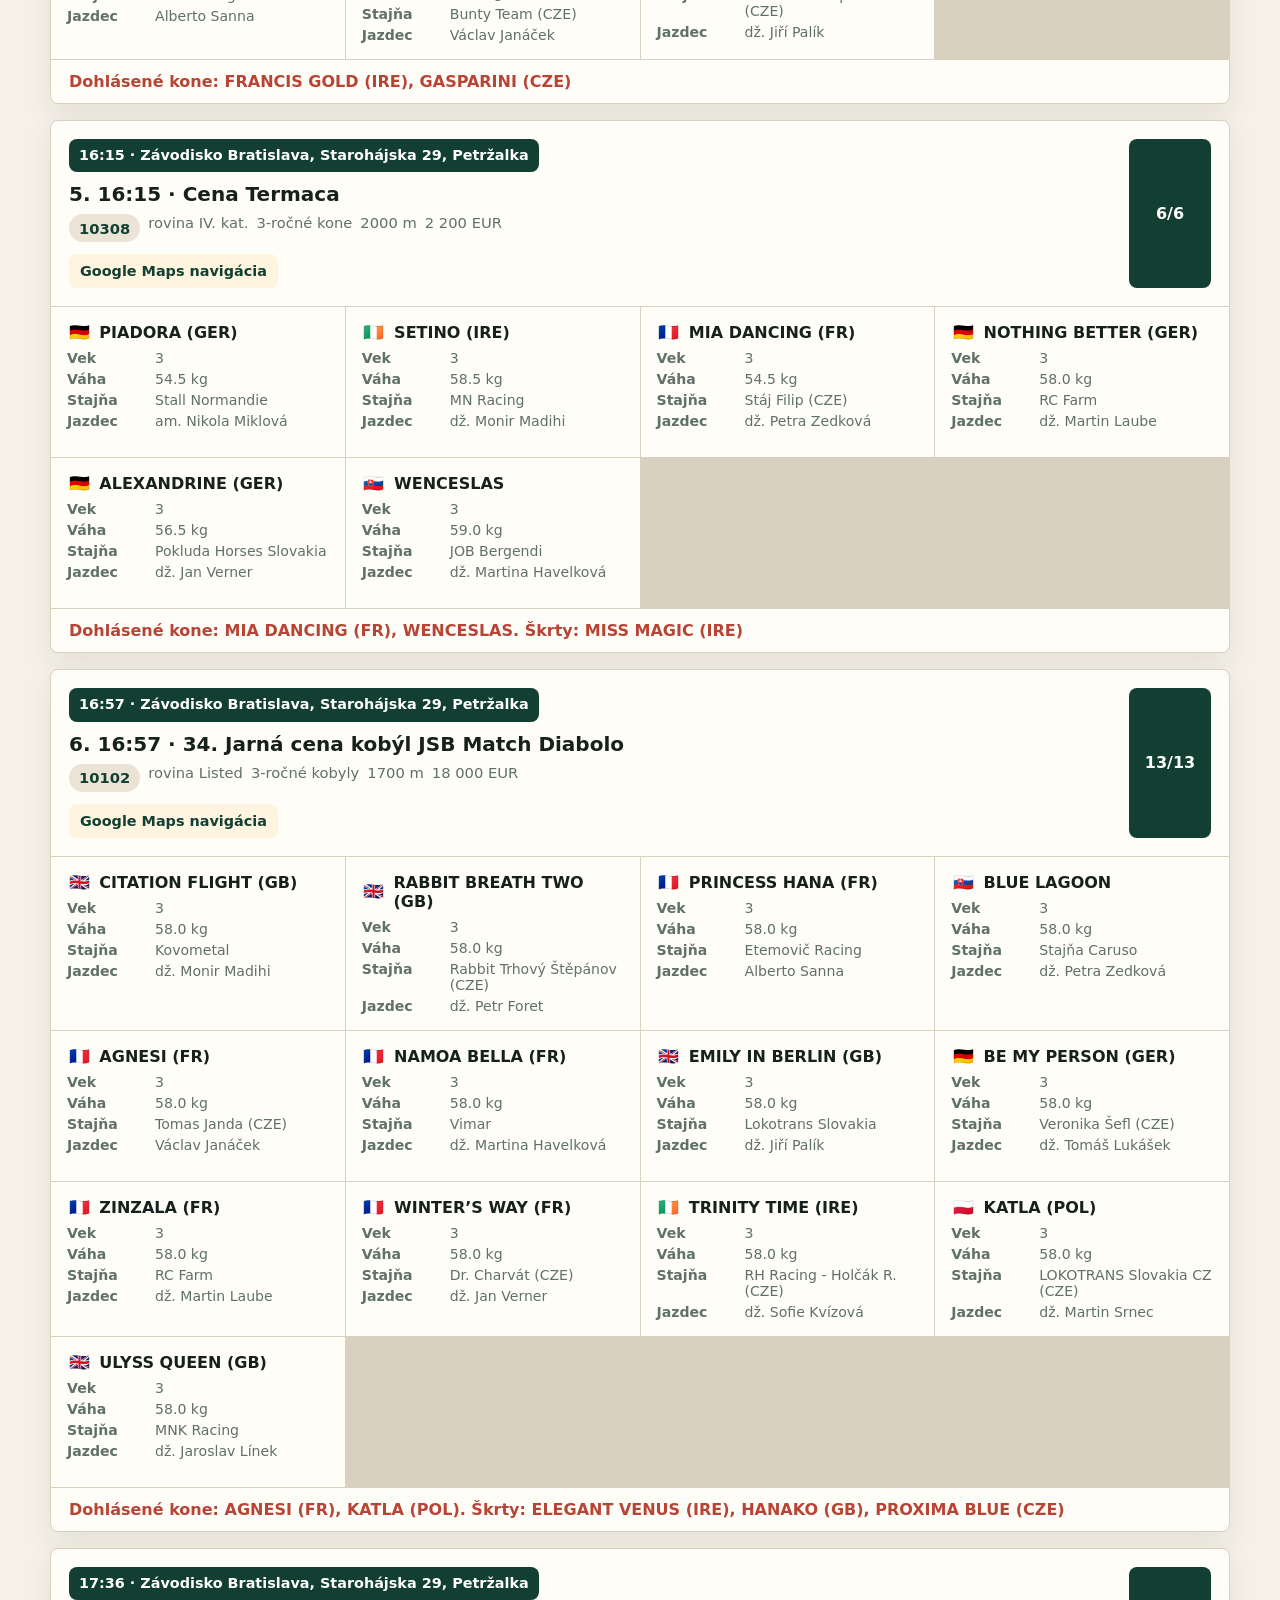
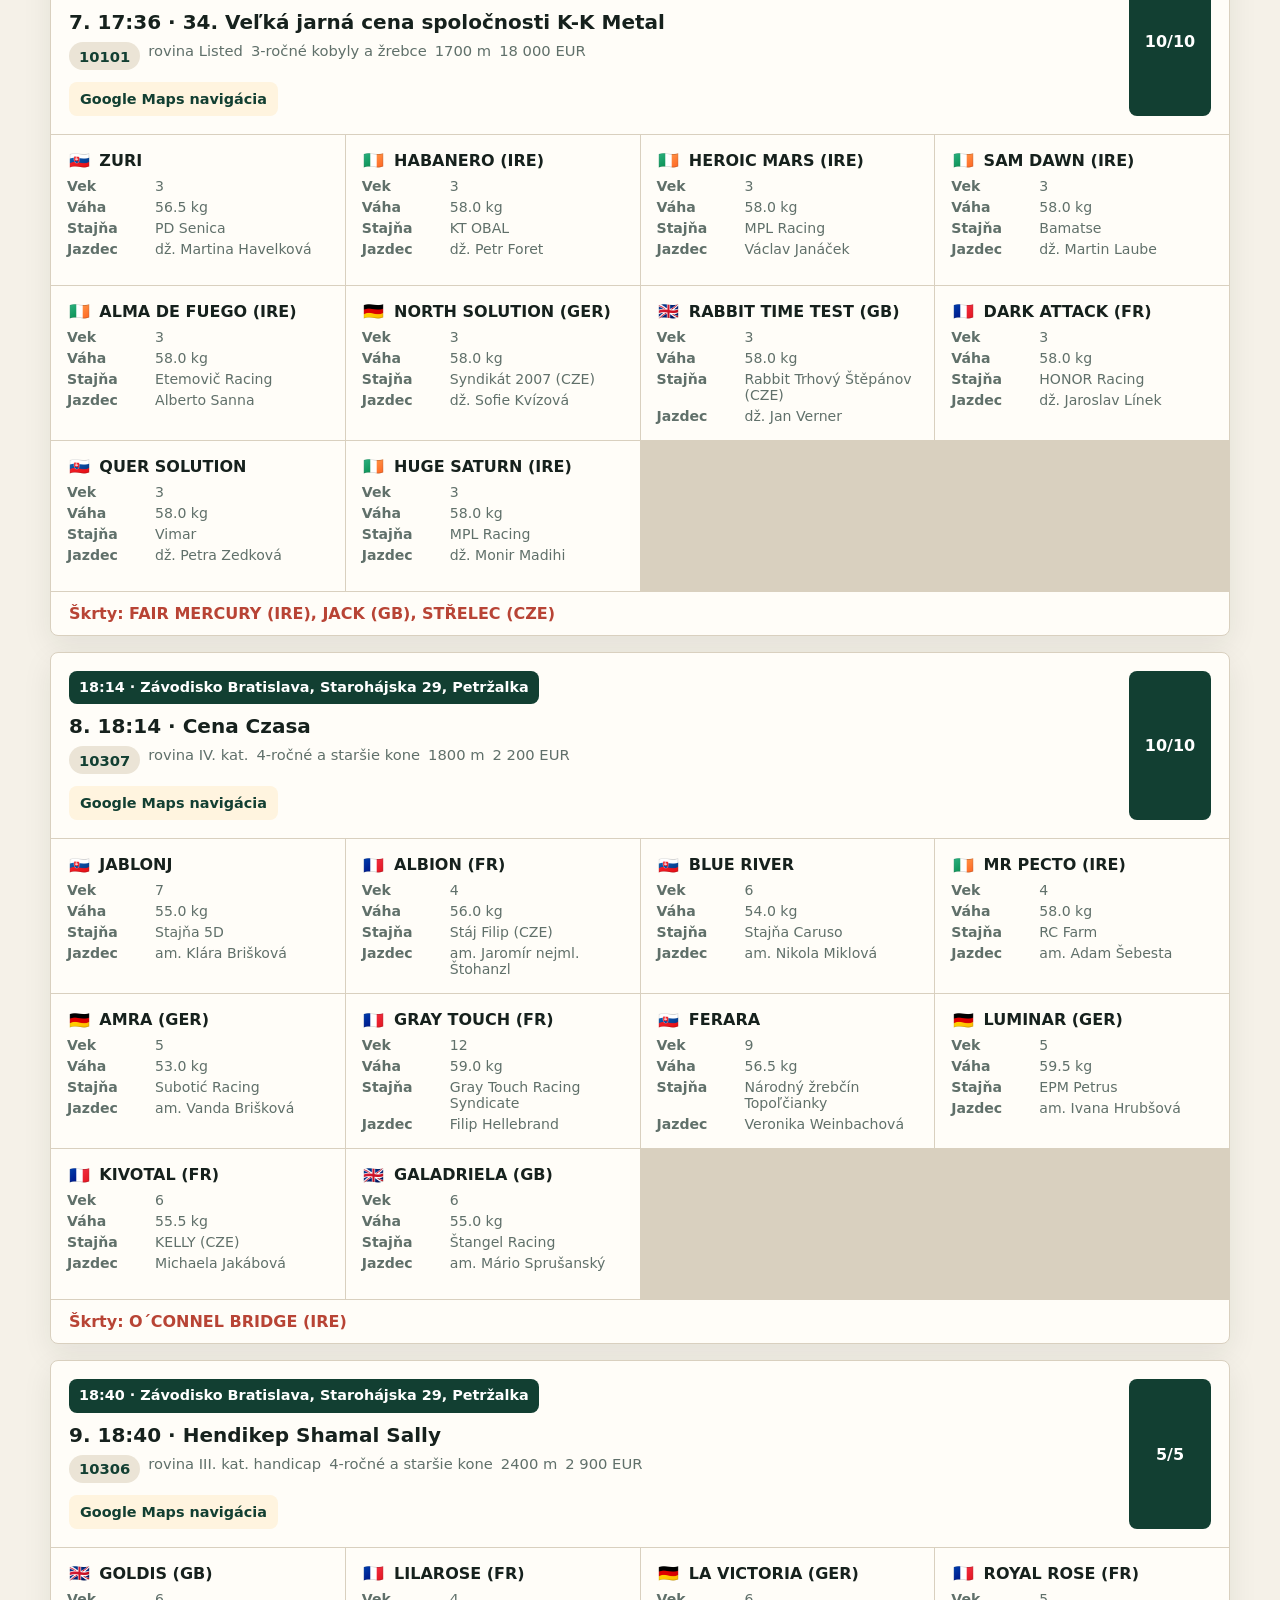
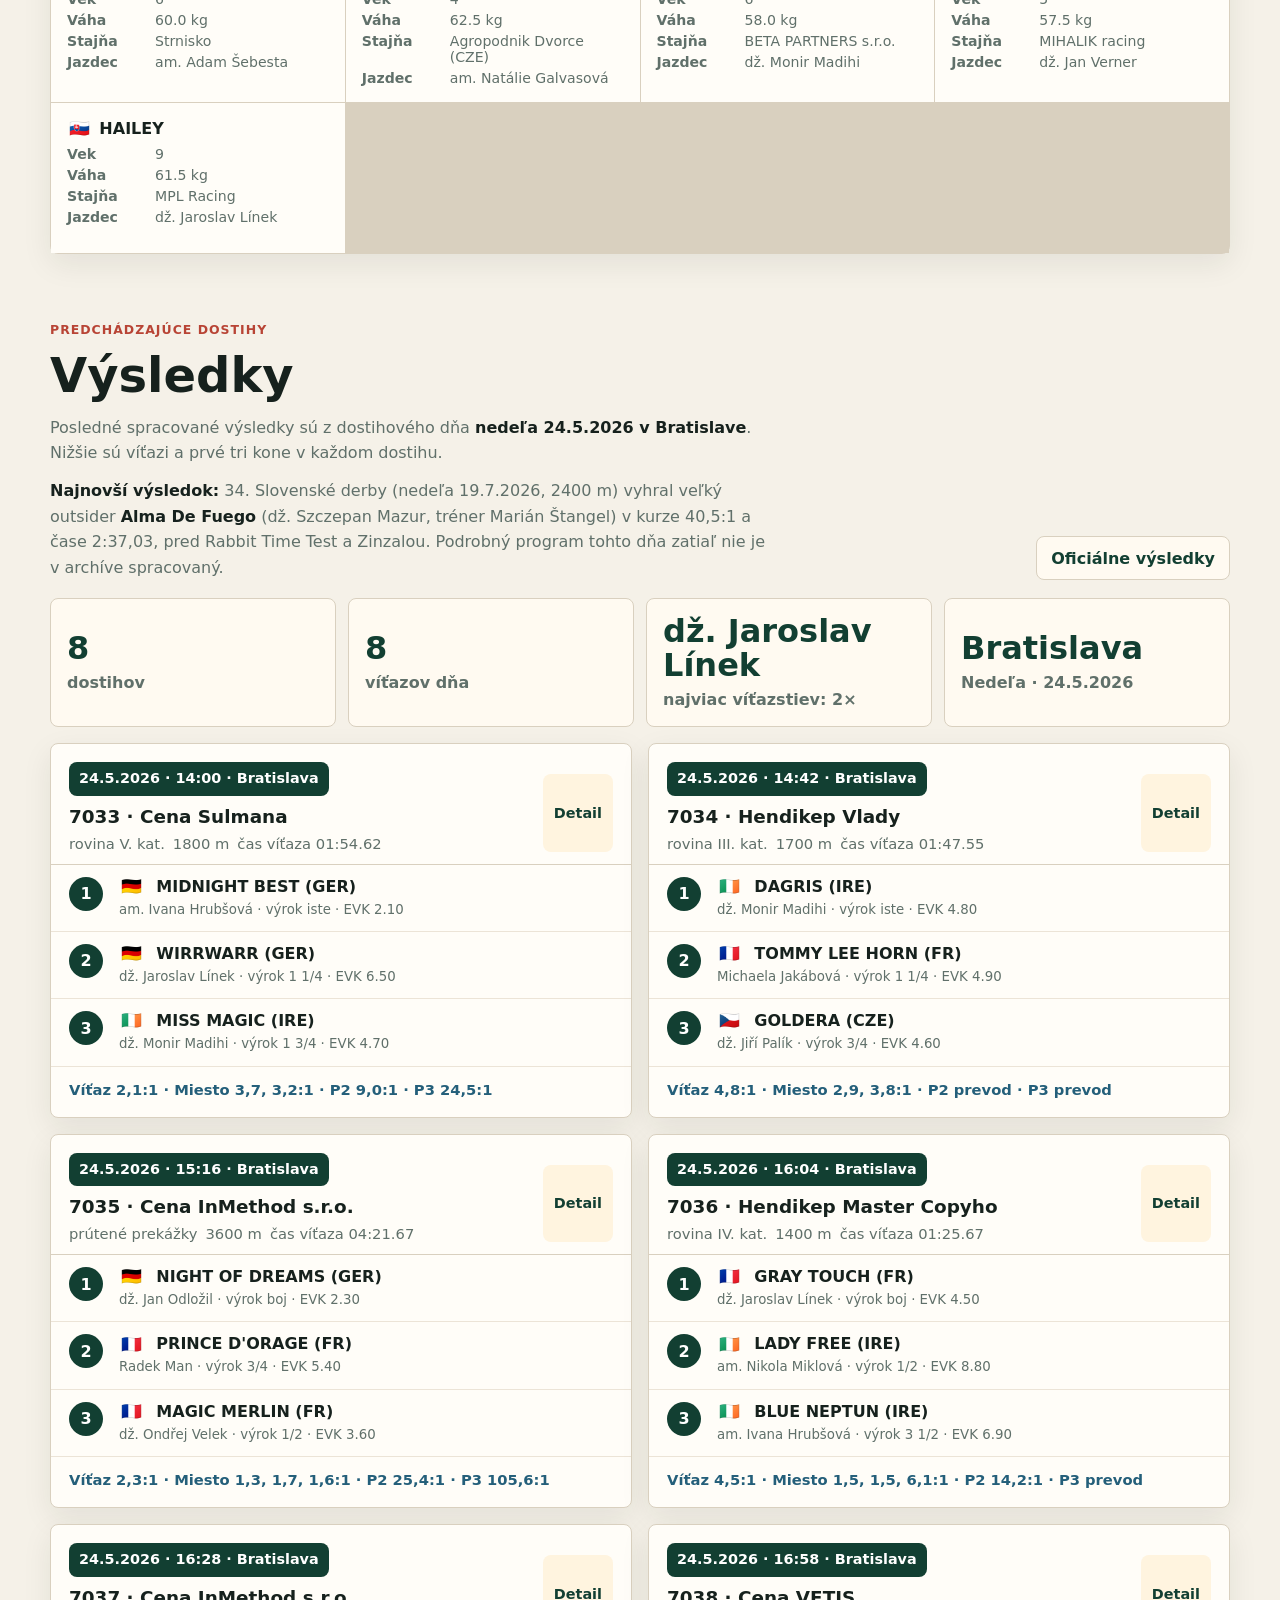
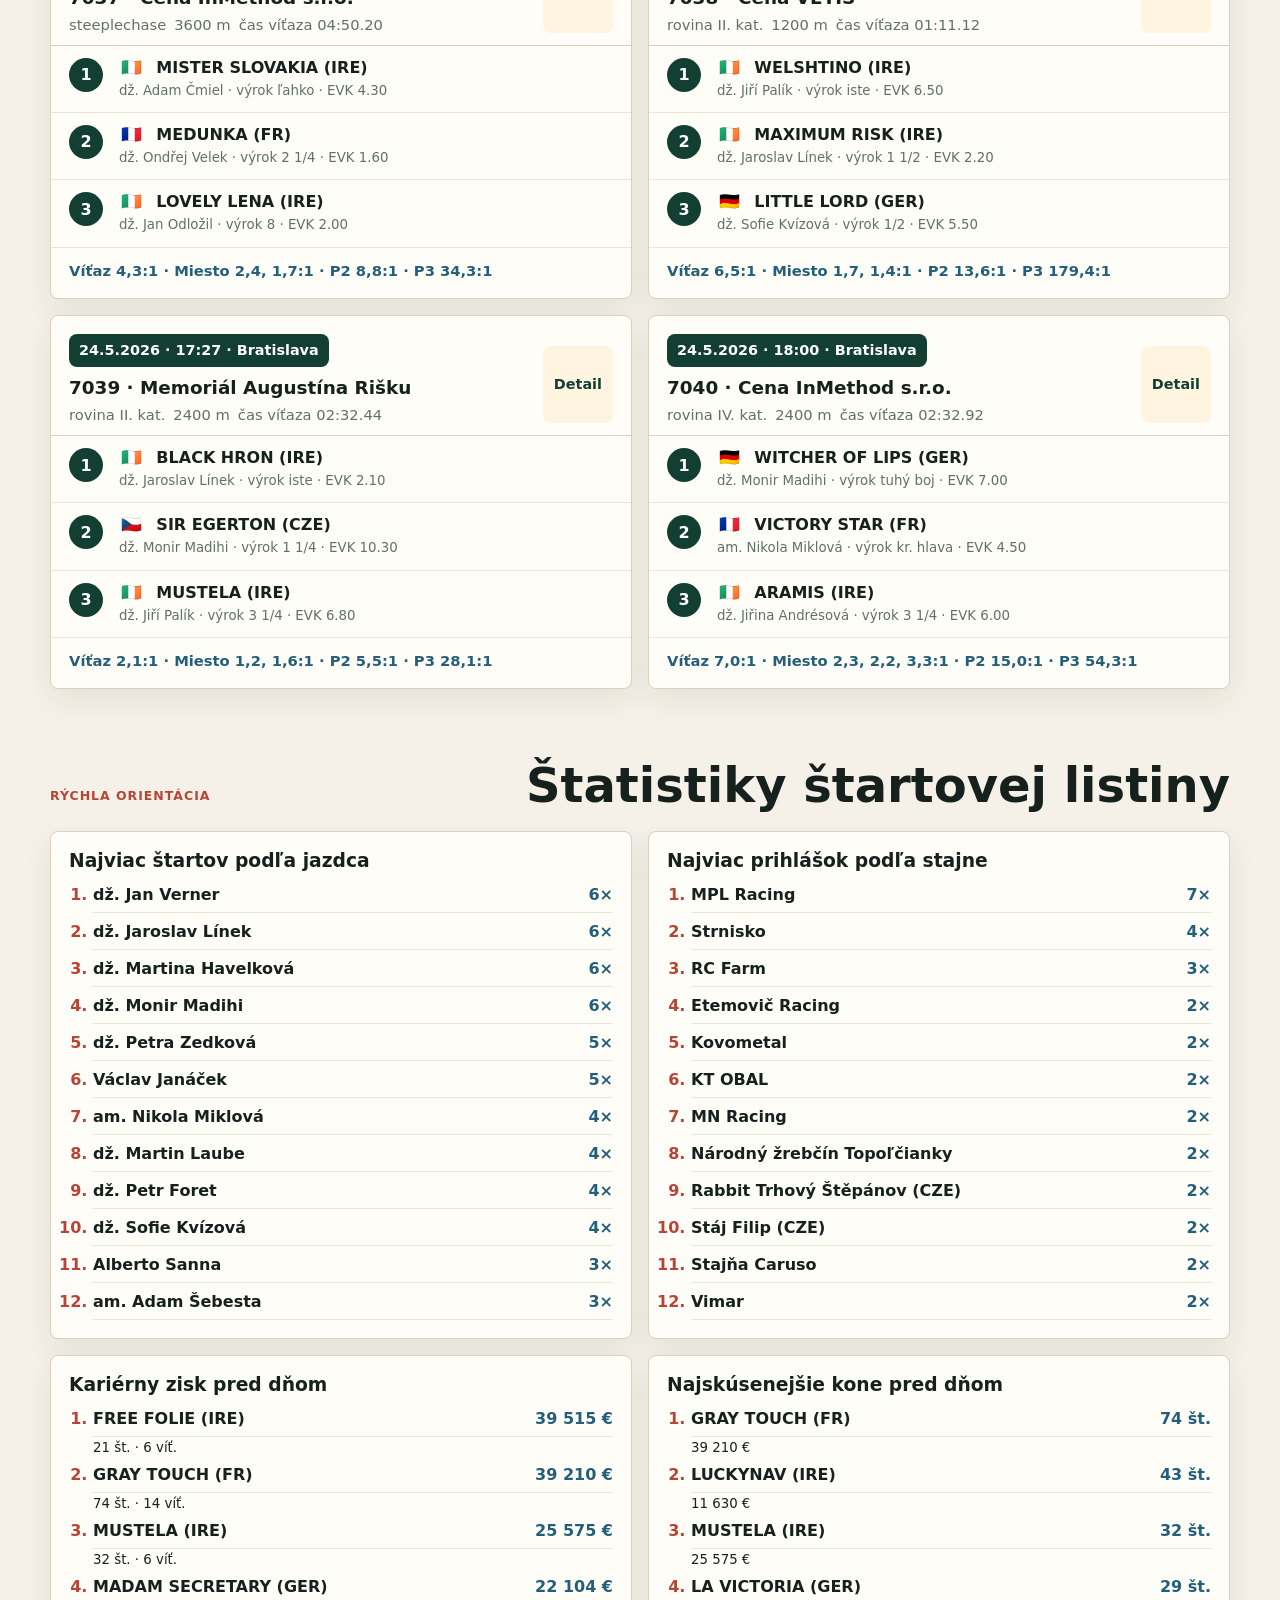
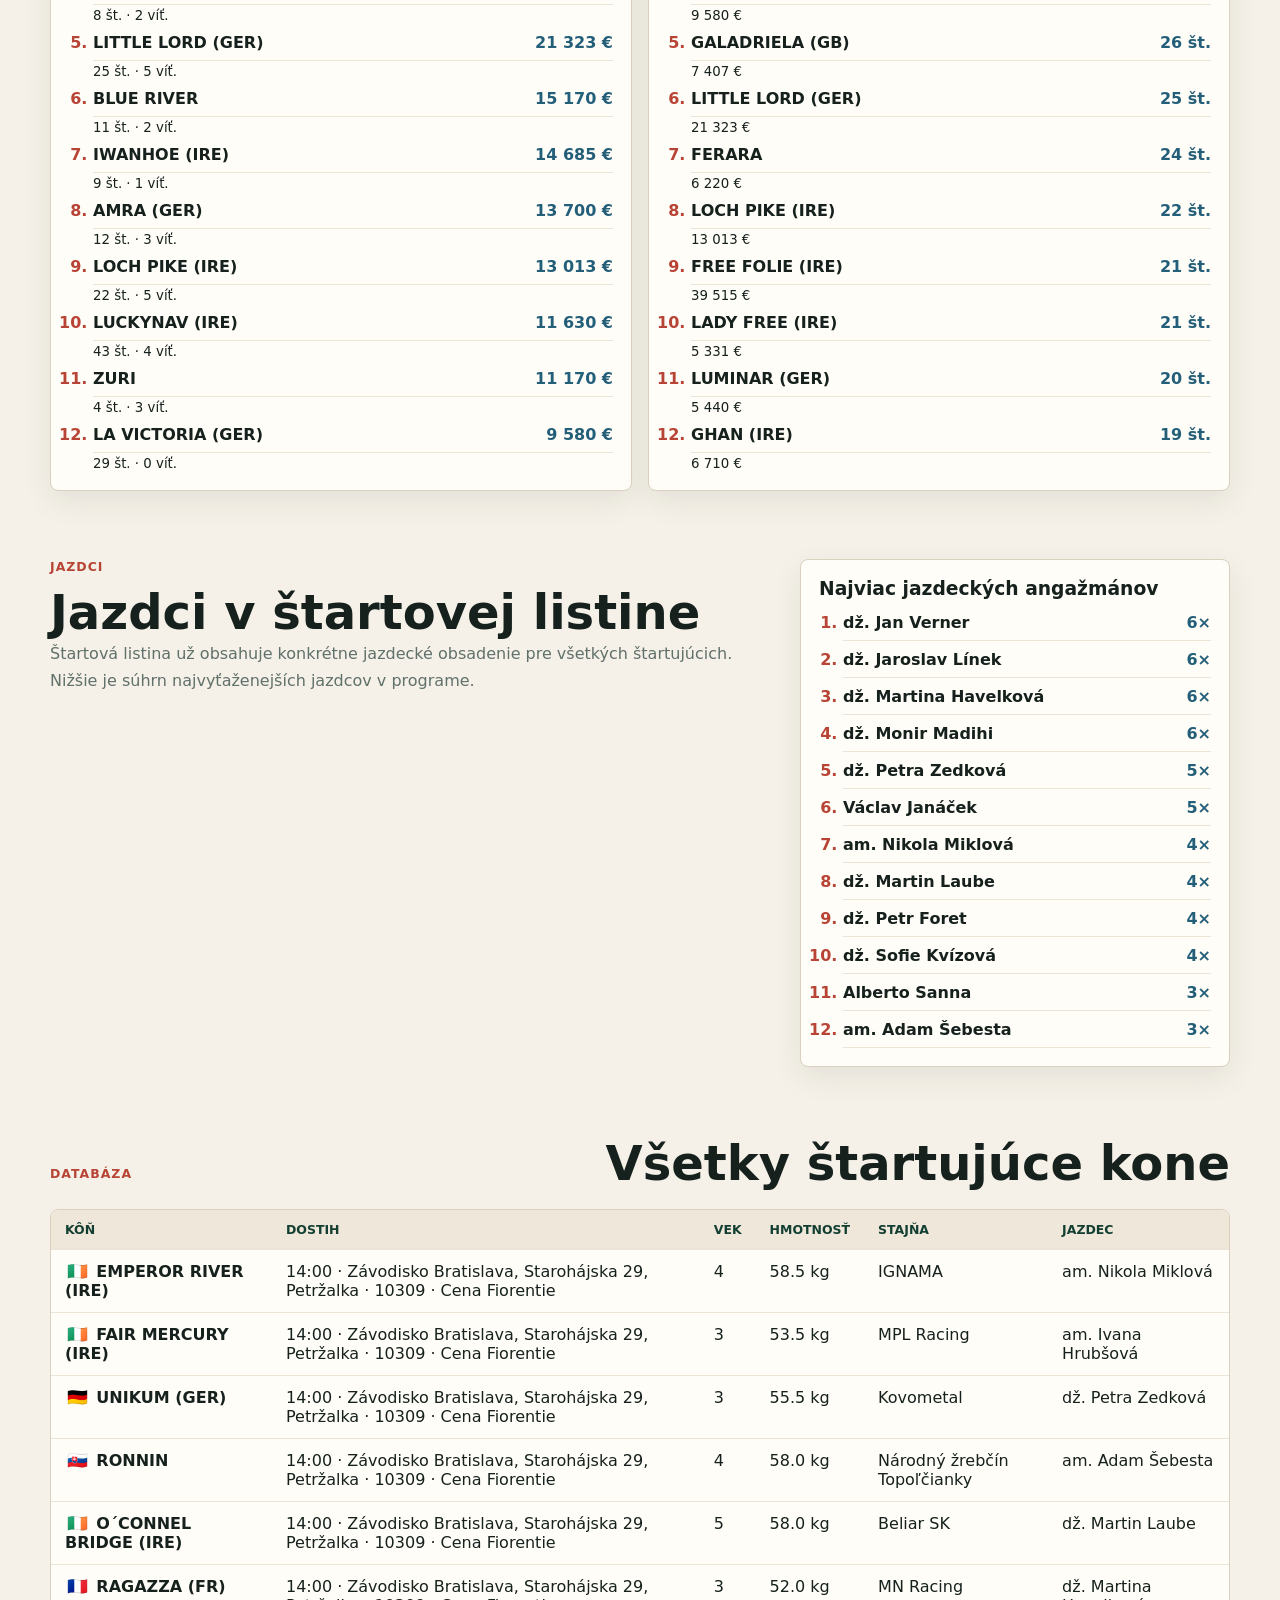
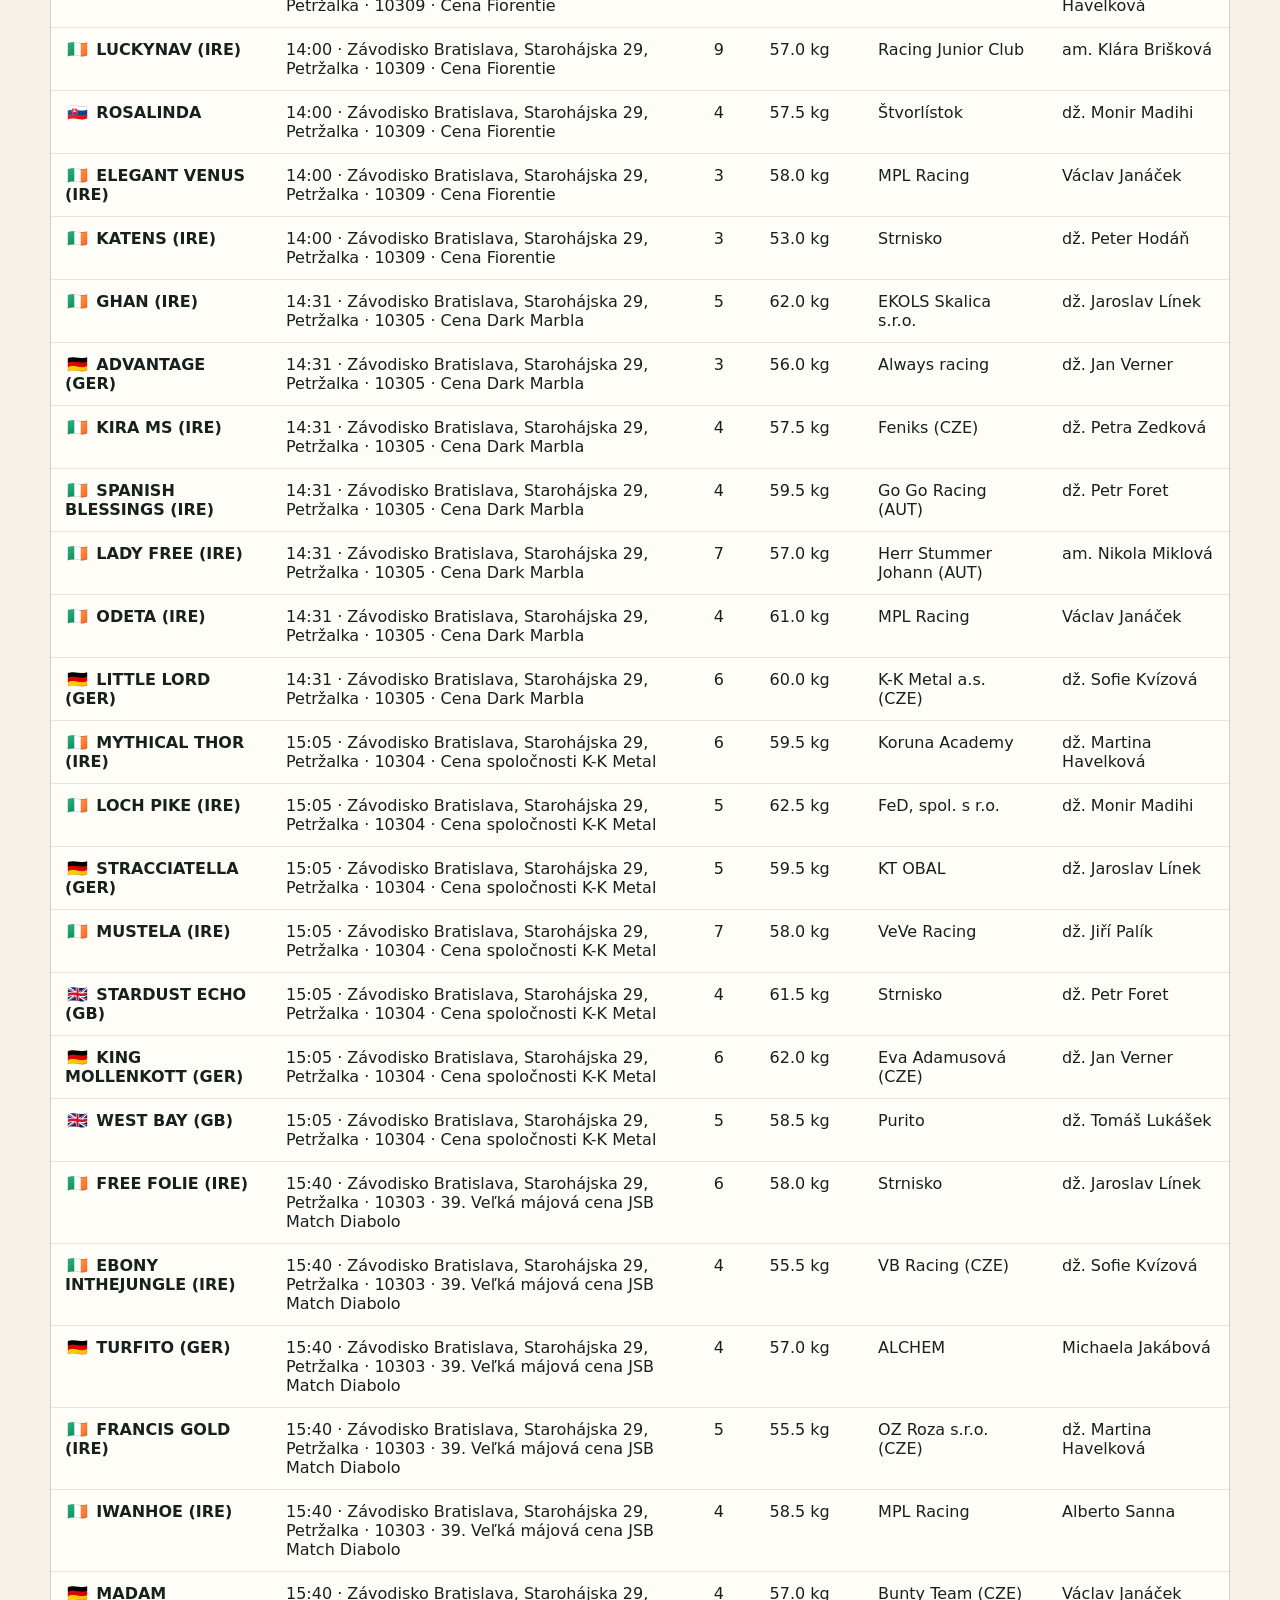
==== commit 2715a302: "Update to 22.7.2026: add winners for 14.6. and 2.7. race days Doplnene overene vysledky pre doteraz " ====
--- a/index.html
+++ b/index.html
@@ -394,7 +394,7 @@
         <strong>Zdroj dát:</strong>
         zavodisko.sk, sekcia Termíny dostihov 2026, Propozície 2026 a Štartové listiny
         pre Bratislavu 9.5.2026. Archívny program a výsledky spracované 25.5.2026,
-        termíny dostihových dní a najnovší výsledok aktualizované 21.7.2026.
+        prehľad dostihových dní a najnovšie výsledky aktualizované 22.7.2026.
       </section>
     </main>
 
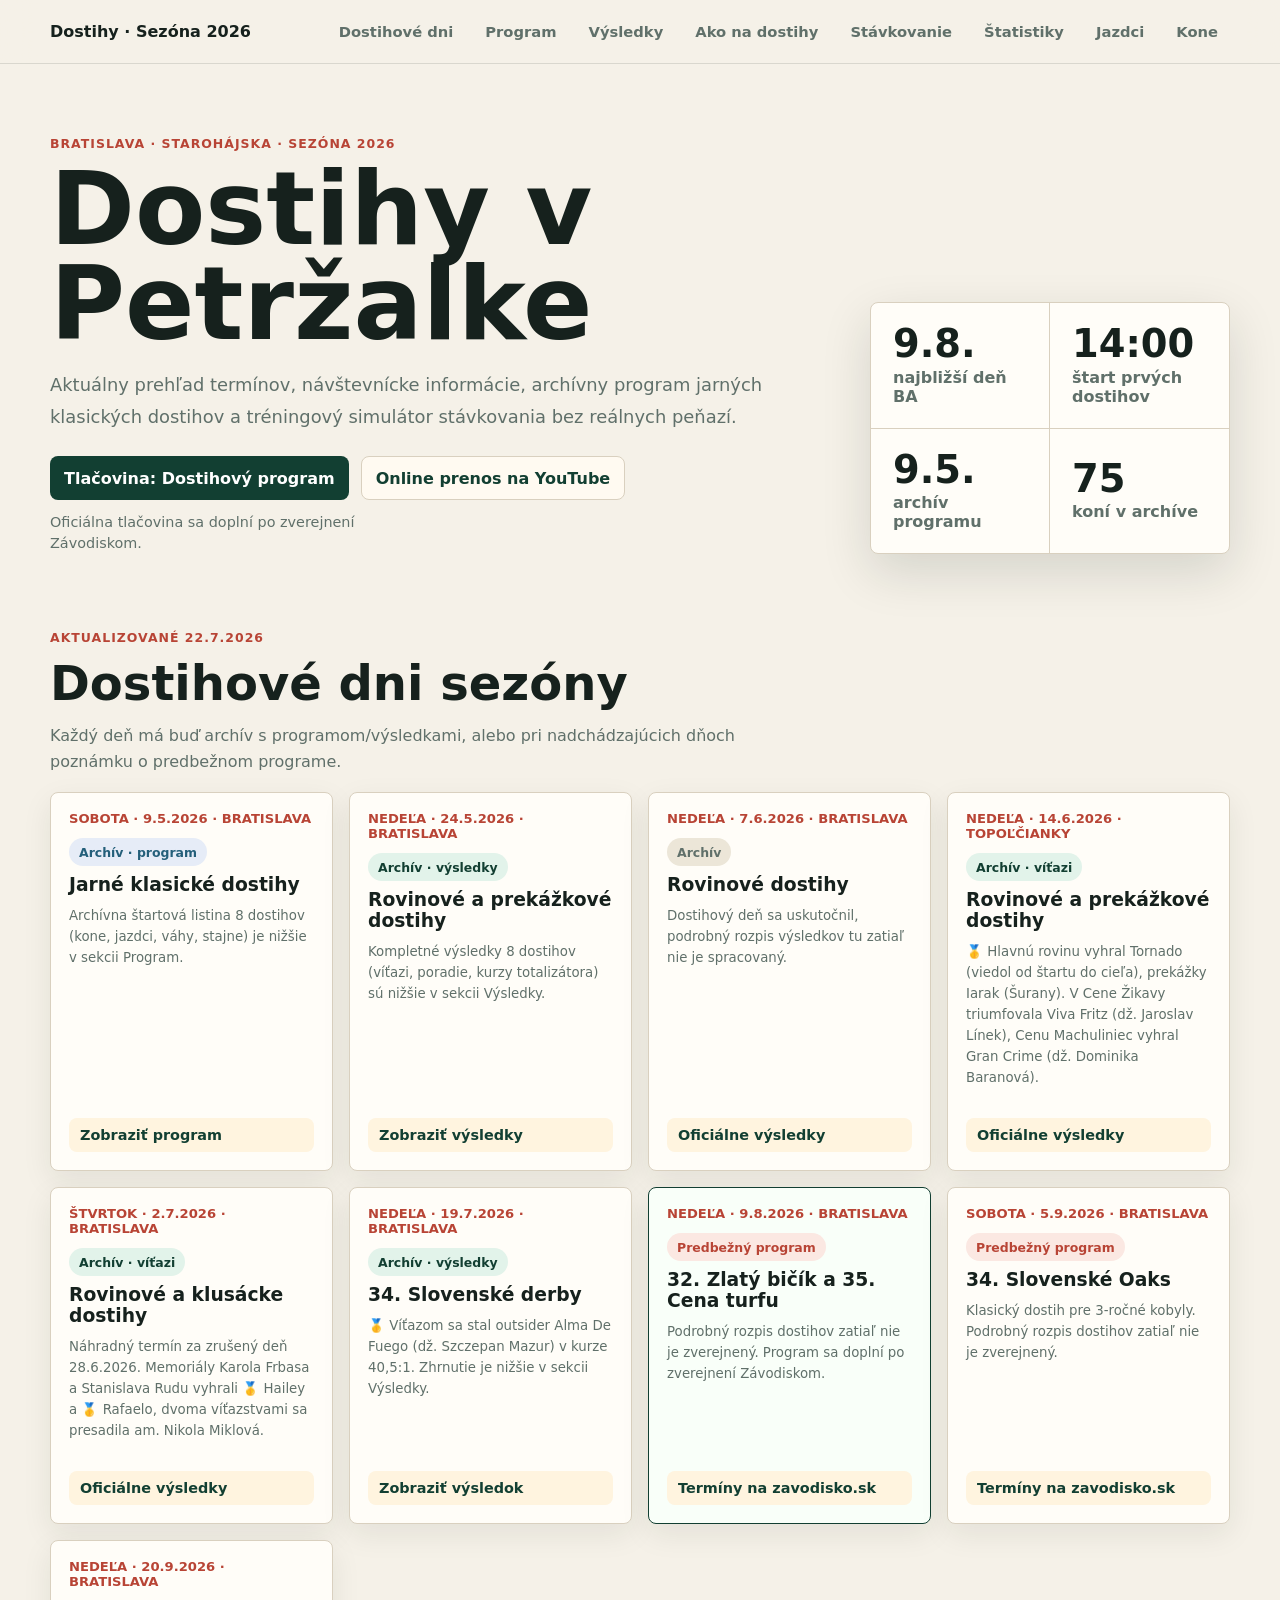
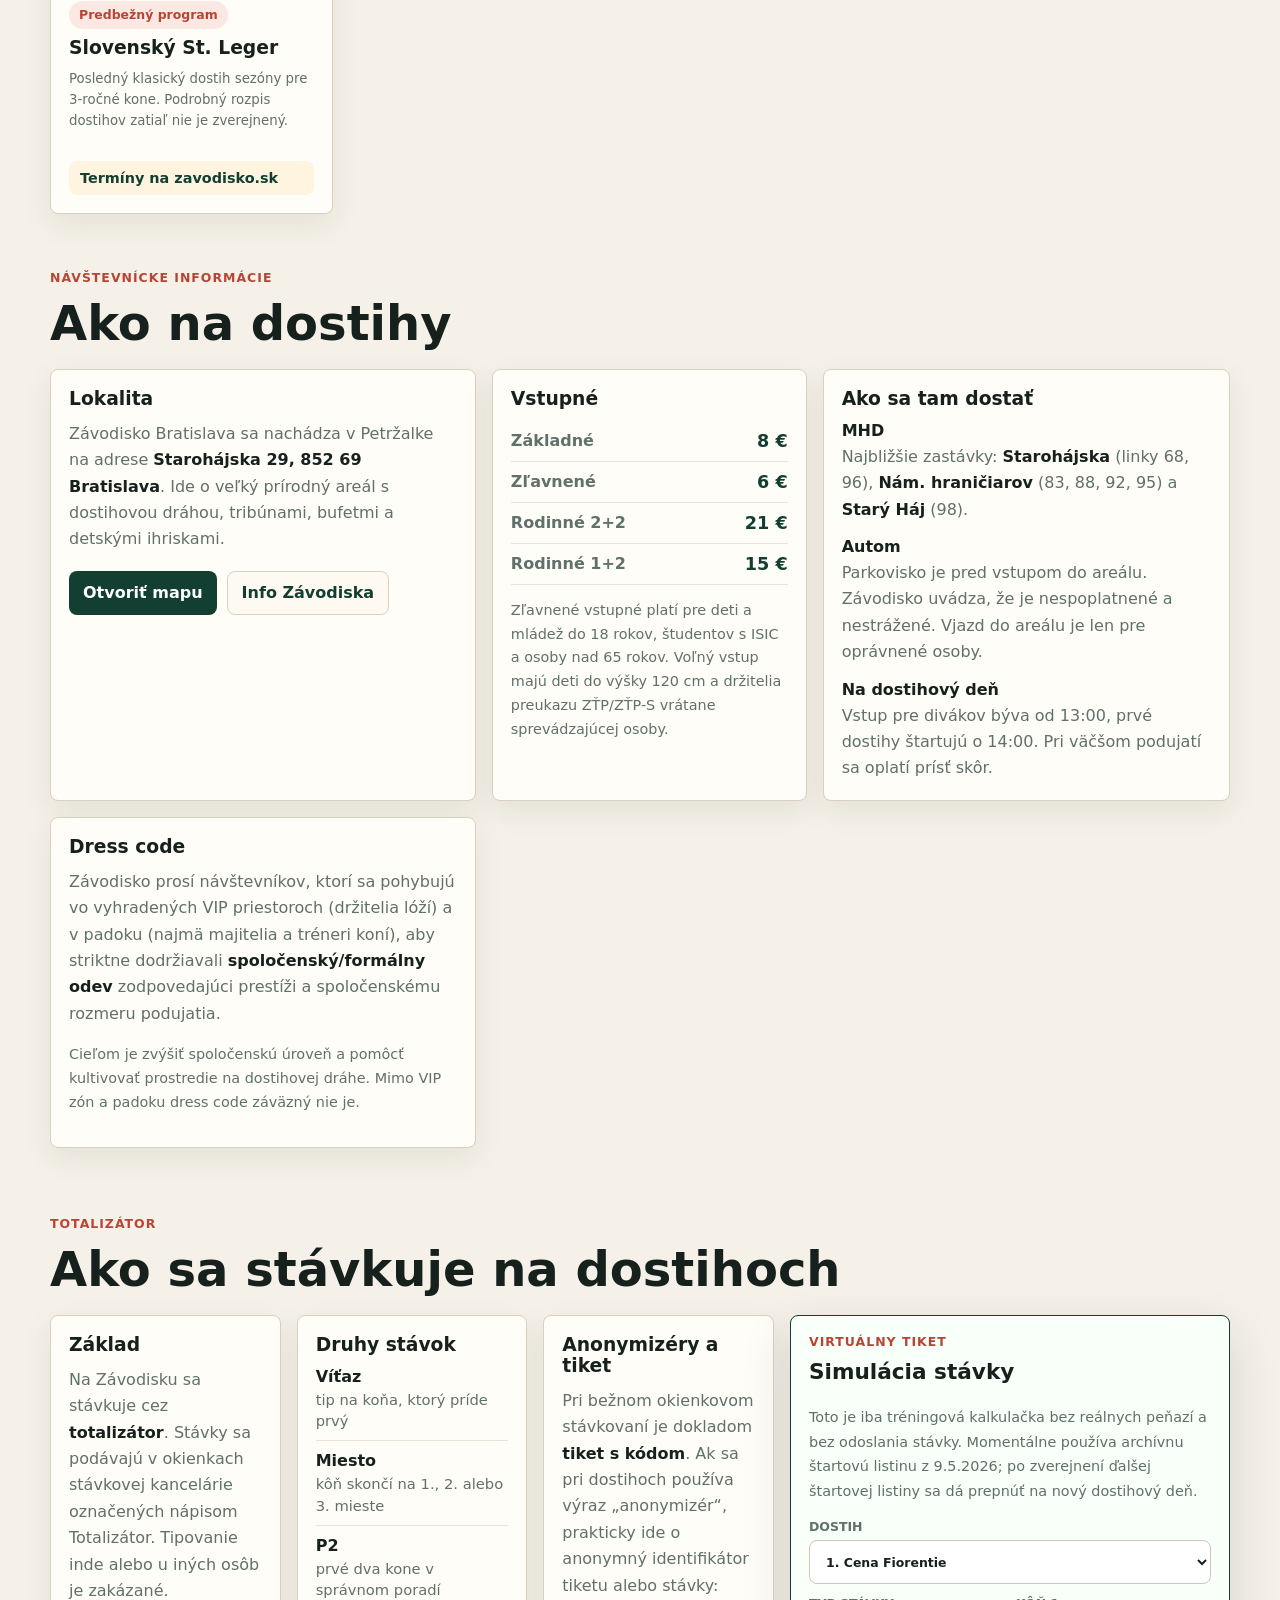
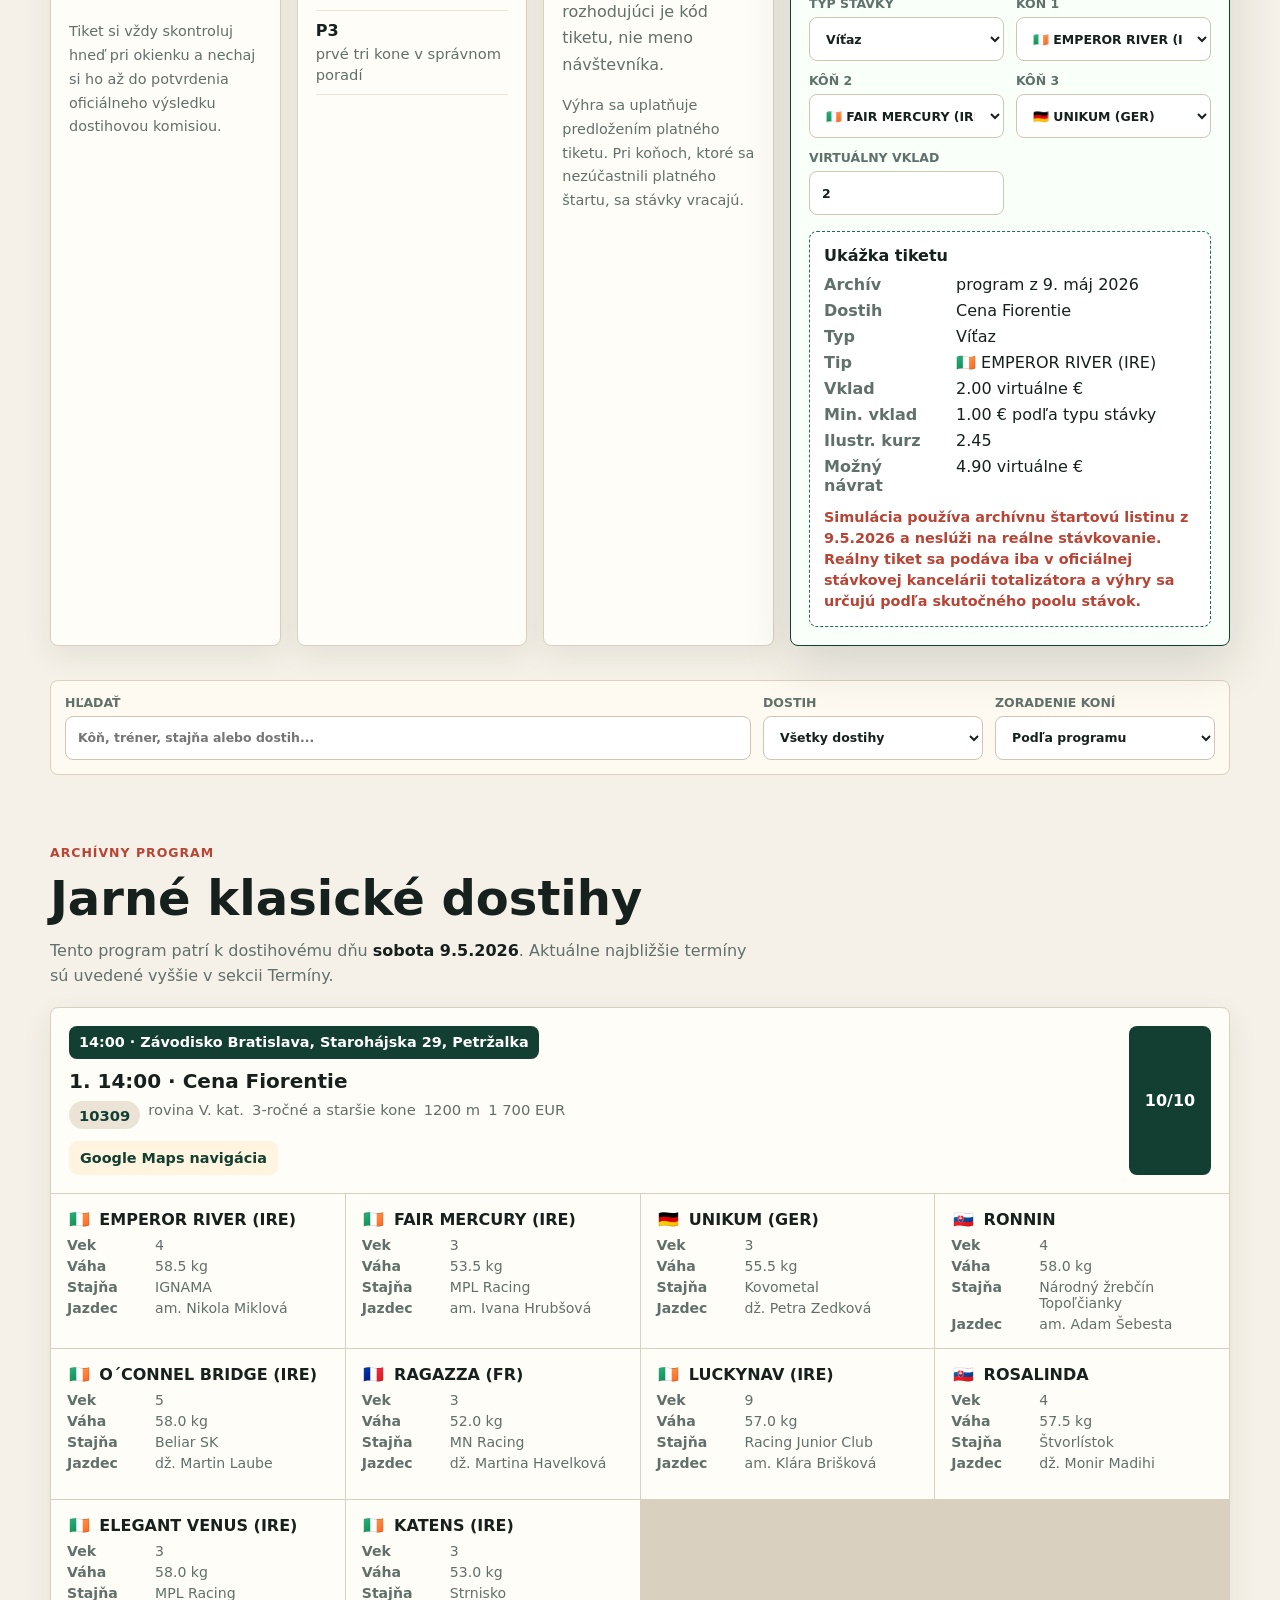
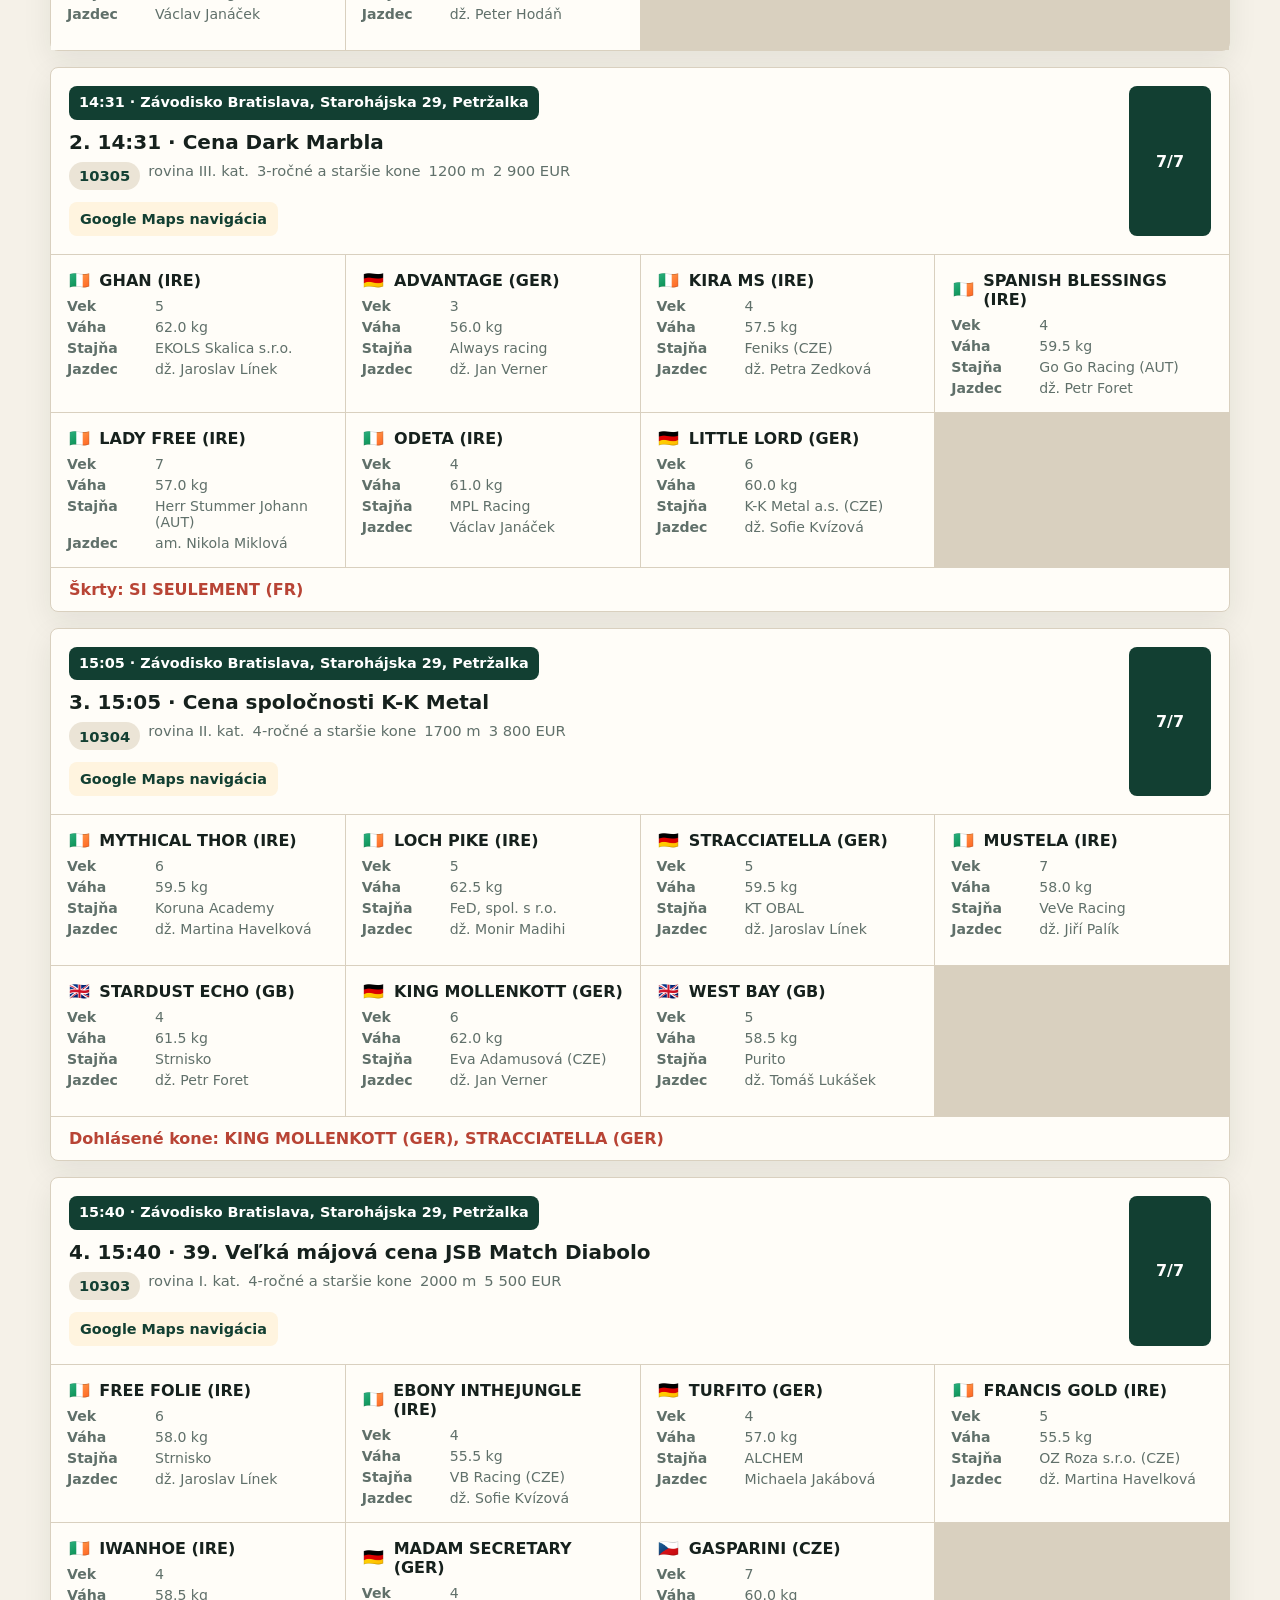
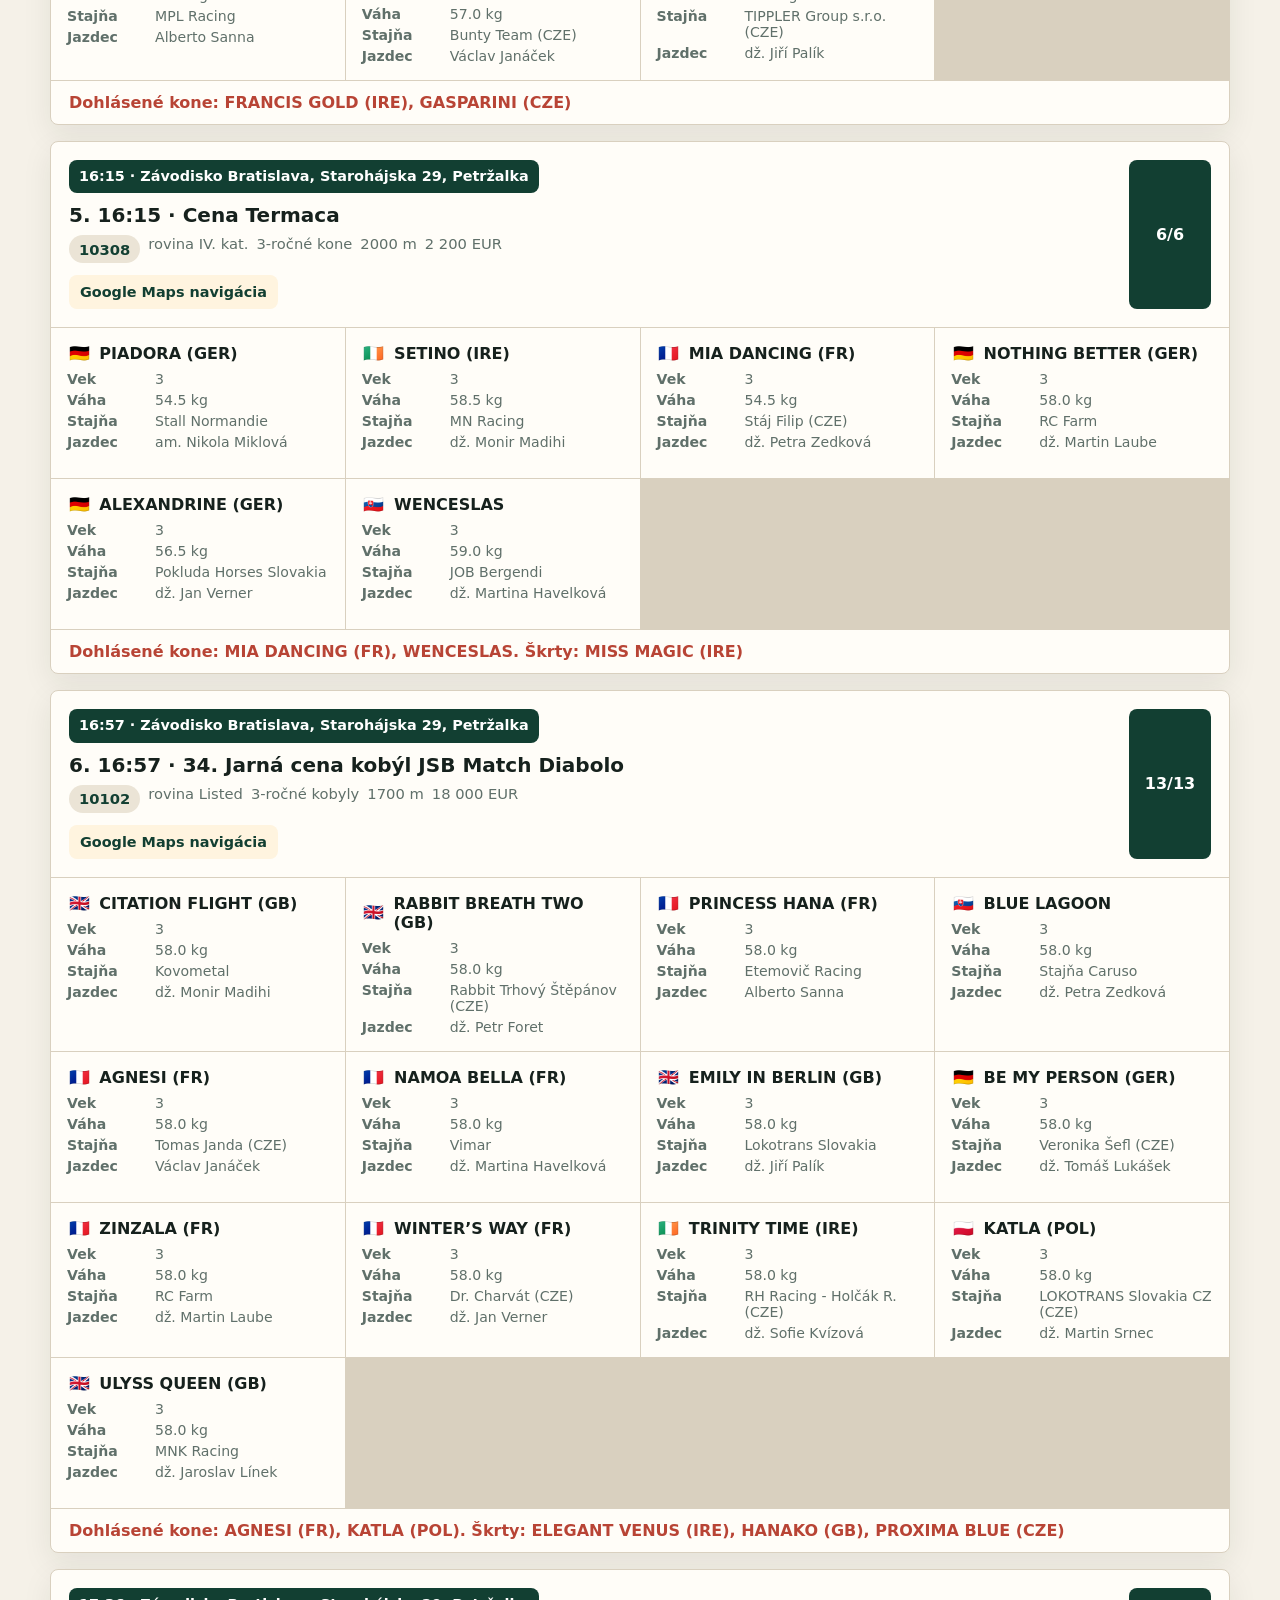
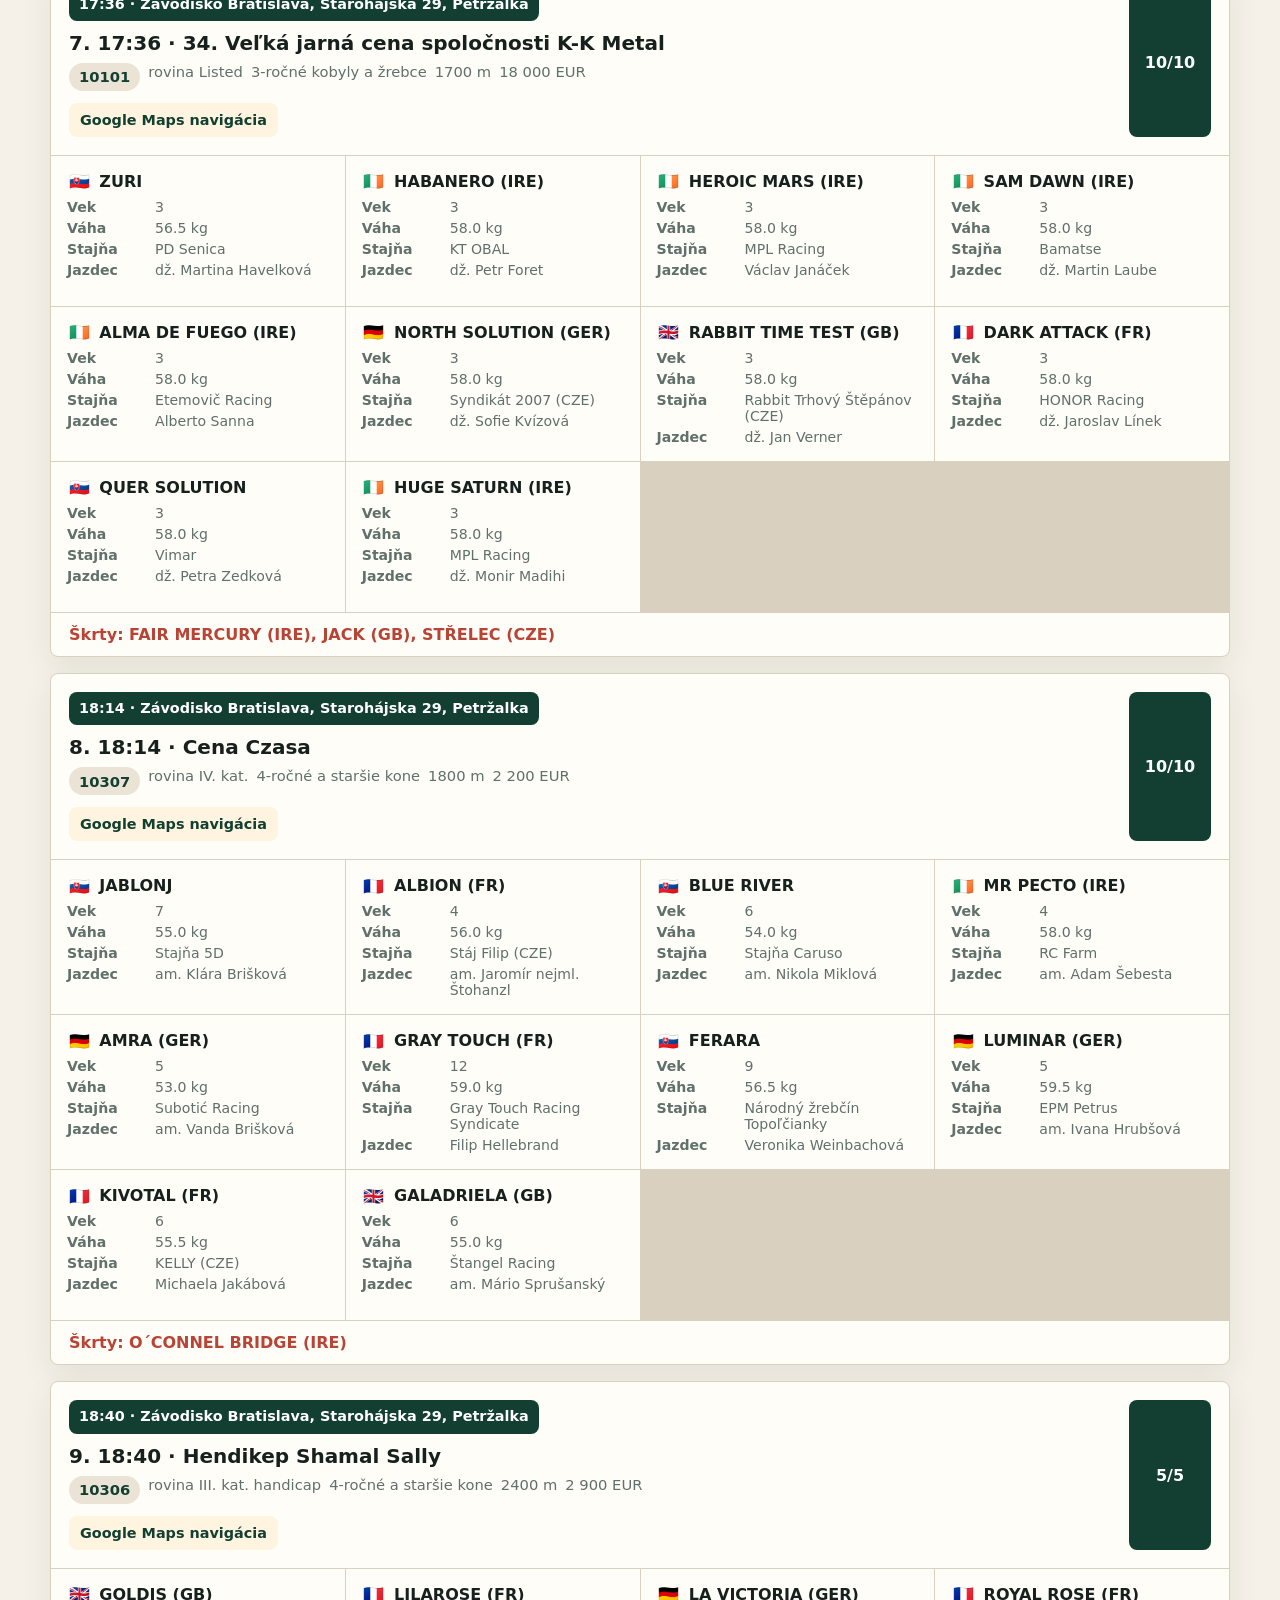
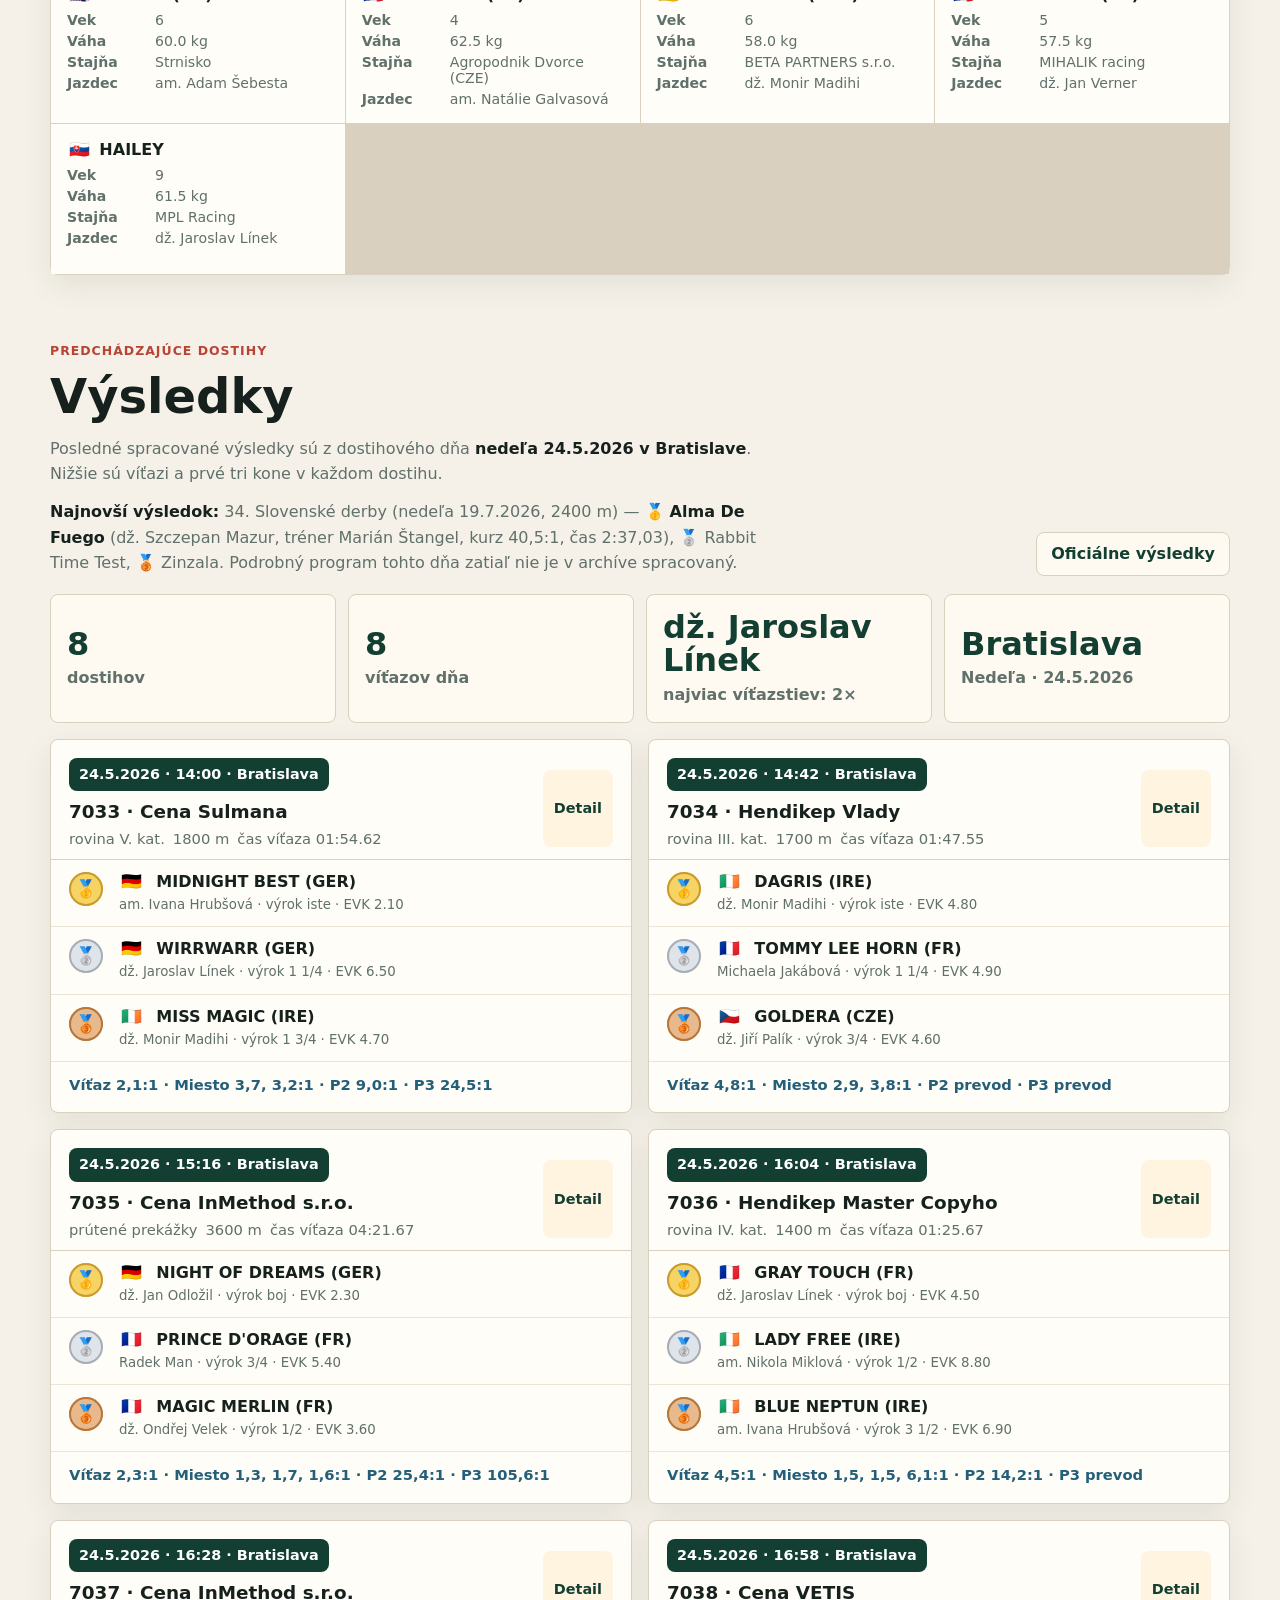
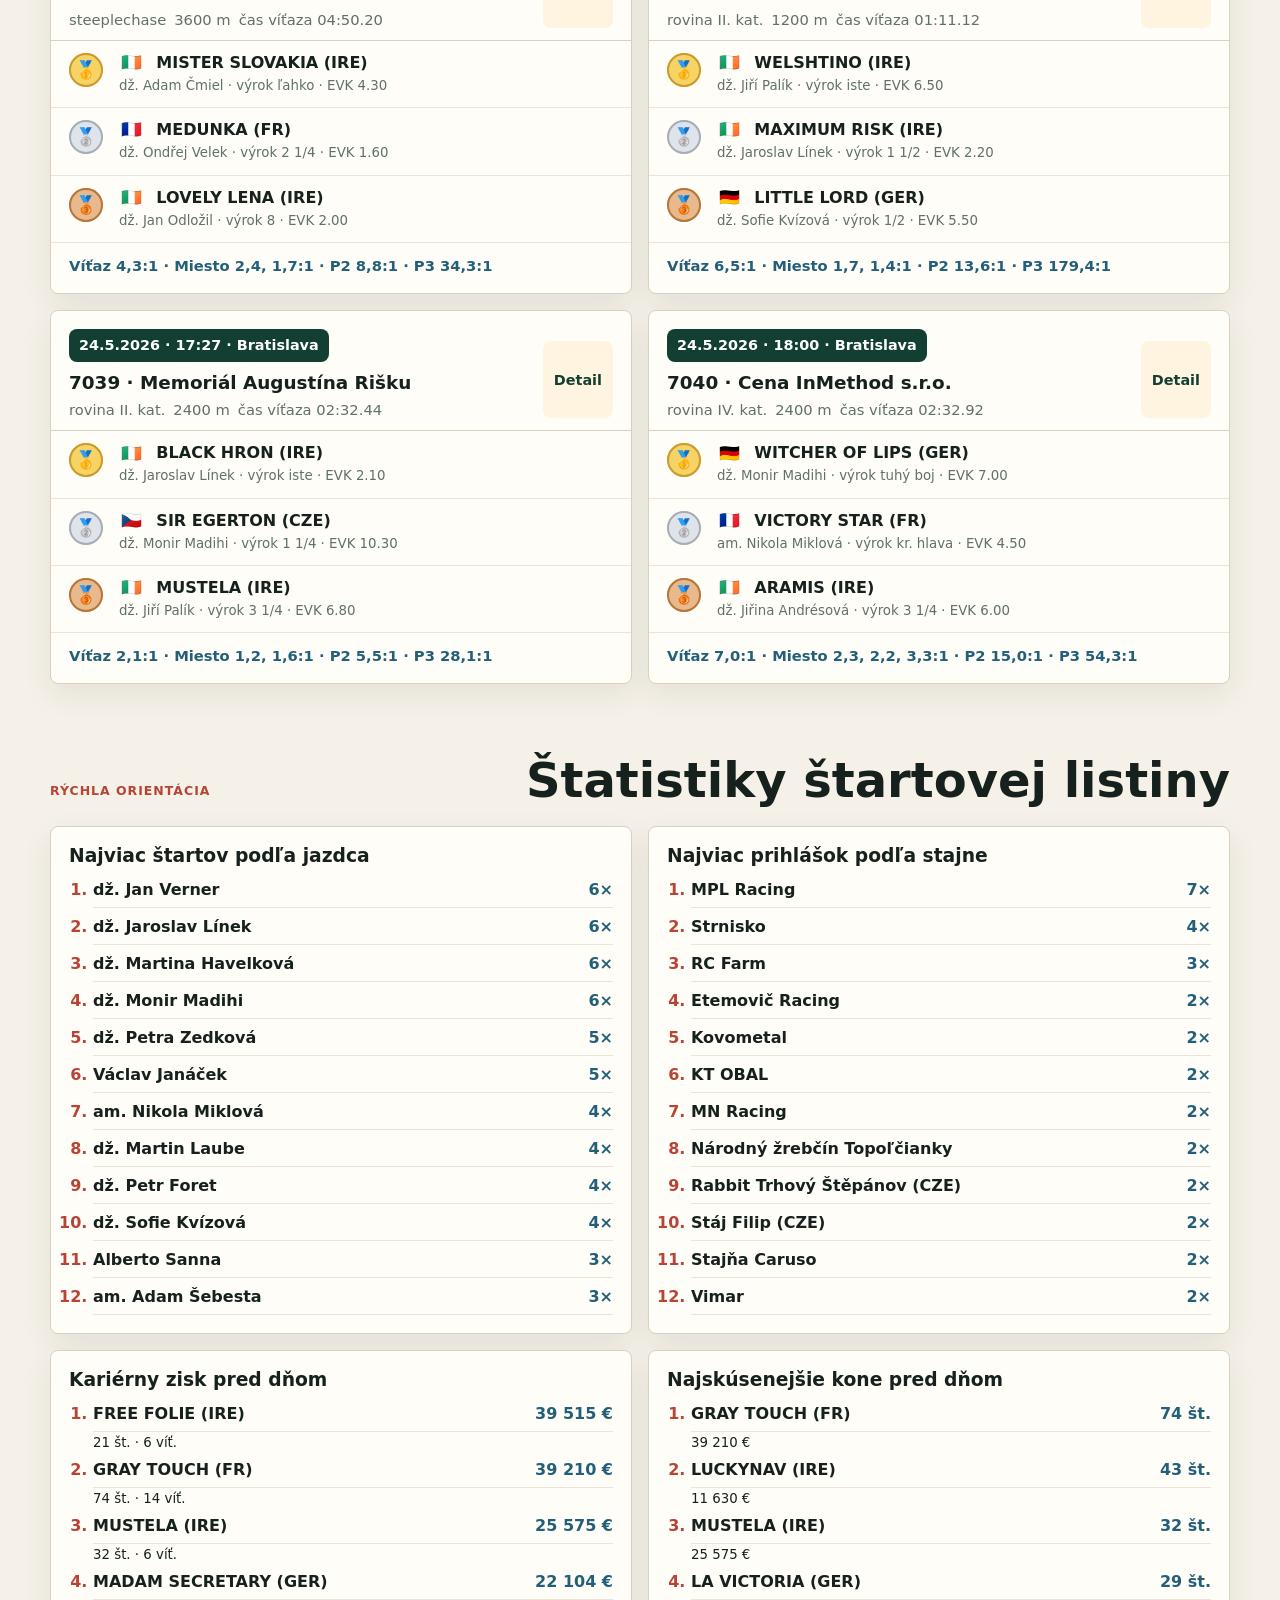
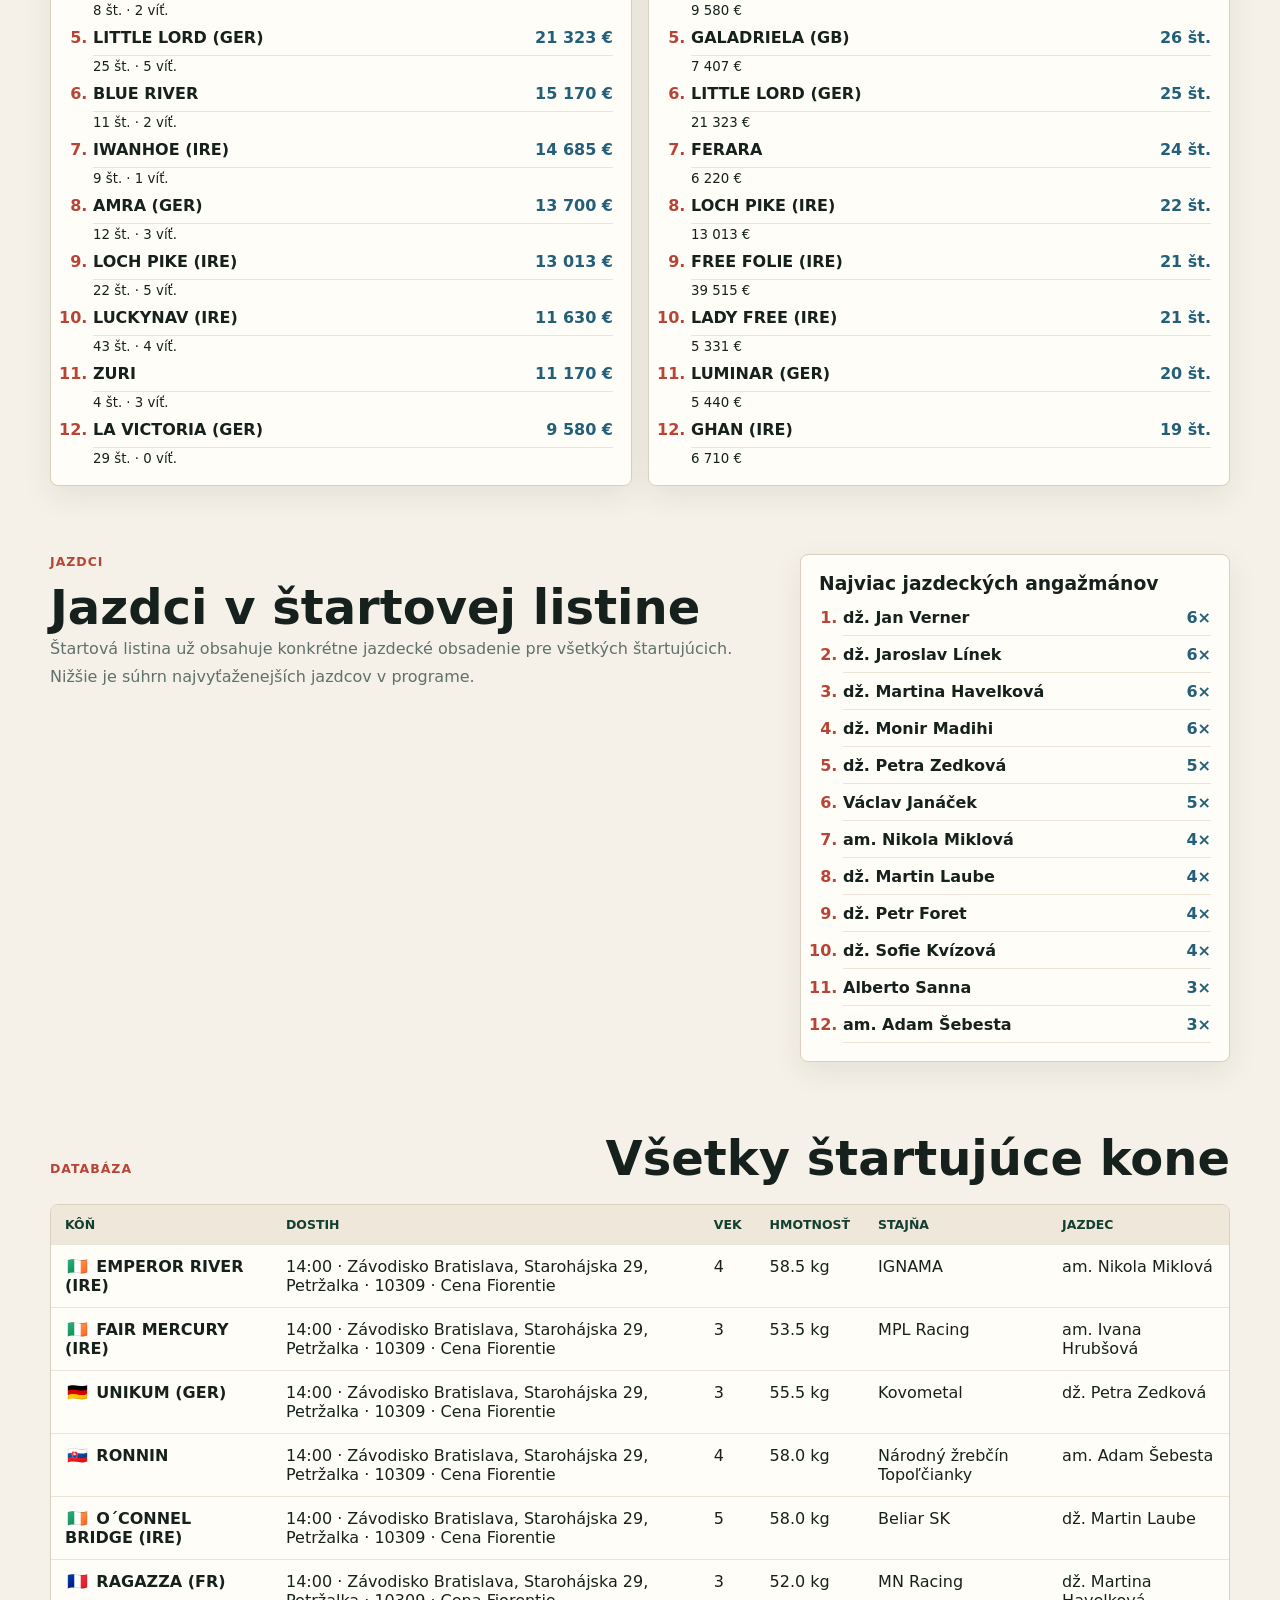
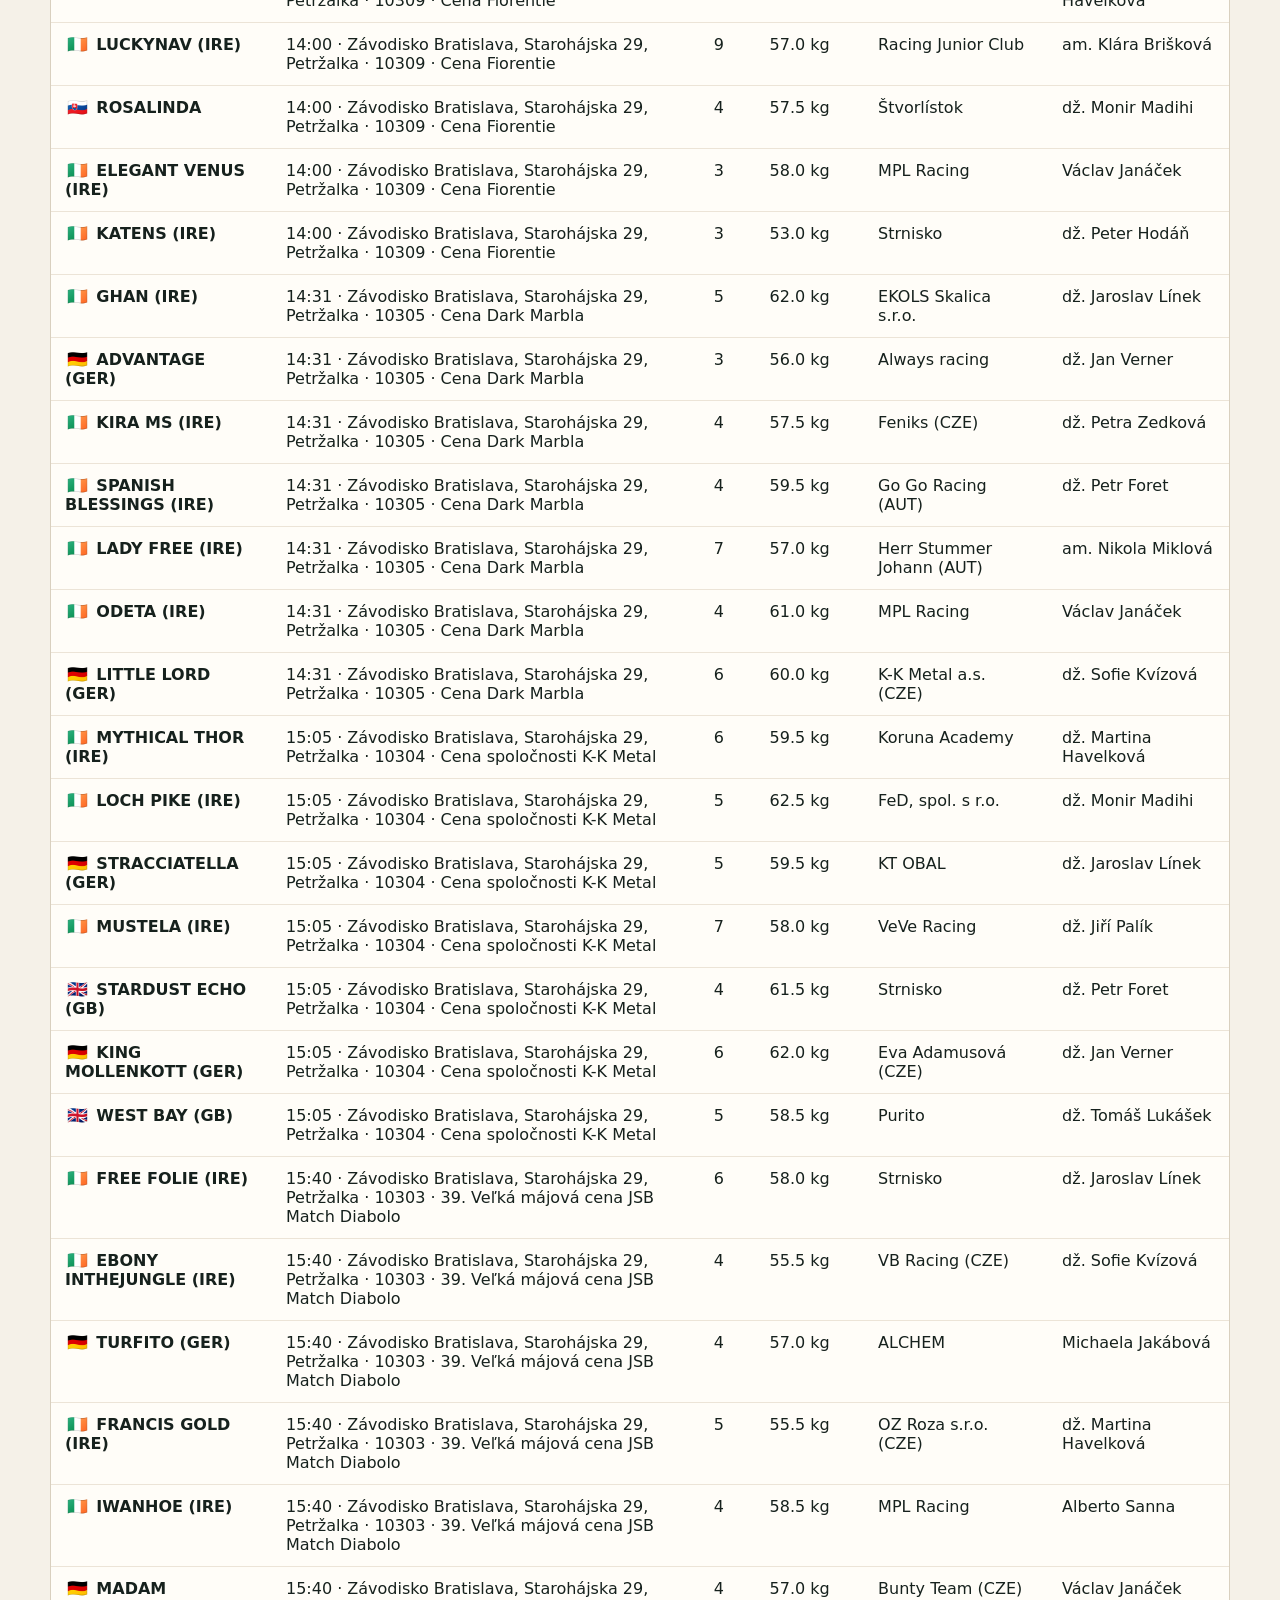
==== commit 9b118cec: "Mark podium places with medal icons for readability Prve tri miesta v kazdom skoncenom dostihu (sekc" ====
--- a/index.html
+++ b/index.html
@@ -309,10 +309,9 @@
             </p>
             <p class="section-note">
               <strong>Najnovší výsledok:</strong> 34. Slovenské derby (nedeľa 19.7.2026,
-              2400 m) vyhral veľký outsider <strong>Alma De Fuego</strong> (dž. Szczepan
-              Mazur, tréner Marián Štangel) v kurze 40,5:1 a čase 2:37,03, pred Rabbit Time
-              Test a Zinzalou. Podrobný program tohto dňa zatiaľ nie je v archíve
-              spracovaný.
+              2400 m) — 🥇 <strong>Alma De Fuego</strong> (dž. Szczepan Mazur, tréner
+              Marián Štangel, kurz 40,5:1, čas 2:37,03), 🥈 Rabbit Time Test, 🥉 Zinzala.
+              Podrobný program tohto dňa zatiaľ nie je v archíve spracovaný.
             </p>
           </div>
           <a
--- a/styles.css
+++ b/styles.css
@@ -368,6 +368,34 @@
   background: var(--green-dark);
   color: #fff;
   font-weight: 900;
+  font-size: 1.1rem;
+}
+
+.finish-position.place-1 {
+  background: #f6d365;
+  box-shadow: inset 0 0 0 2px #c99a2e;
+}
+
+.finish-position.place-2 {
+  background: #dfe4ea;
+  box-shadow: inset 0 0 0 2px #a7adb5;
+}
+
+.finish-position.place-3 {
+  background: #e7b98c;
+  box-shadow: inset 0 0 0 2px #b6763a;
+}
+
+.visually-hidden {
+  position: absolute;
+  width: 1px;
+  height: 1px;
+  padding: 0;
+  margin: -1px;
+  overflow: hidden;
+  clip: rect(0, 0, 0, 0);
+  white-space: nowrap;
+  border: 0;
 }
 
 .result-podium strong {
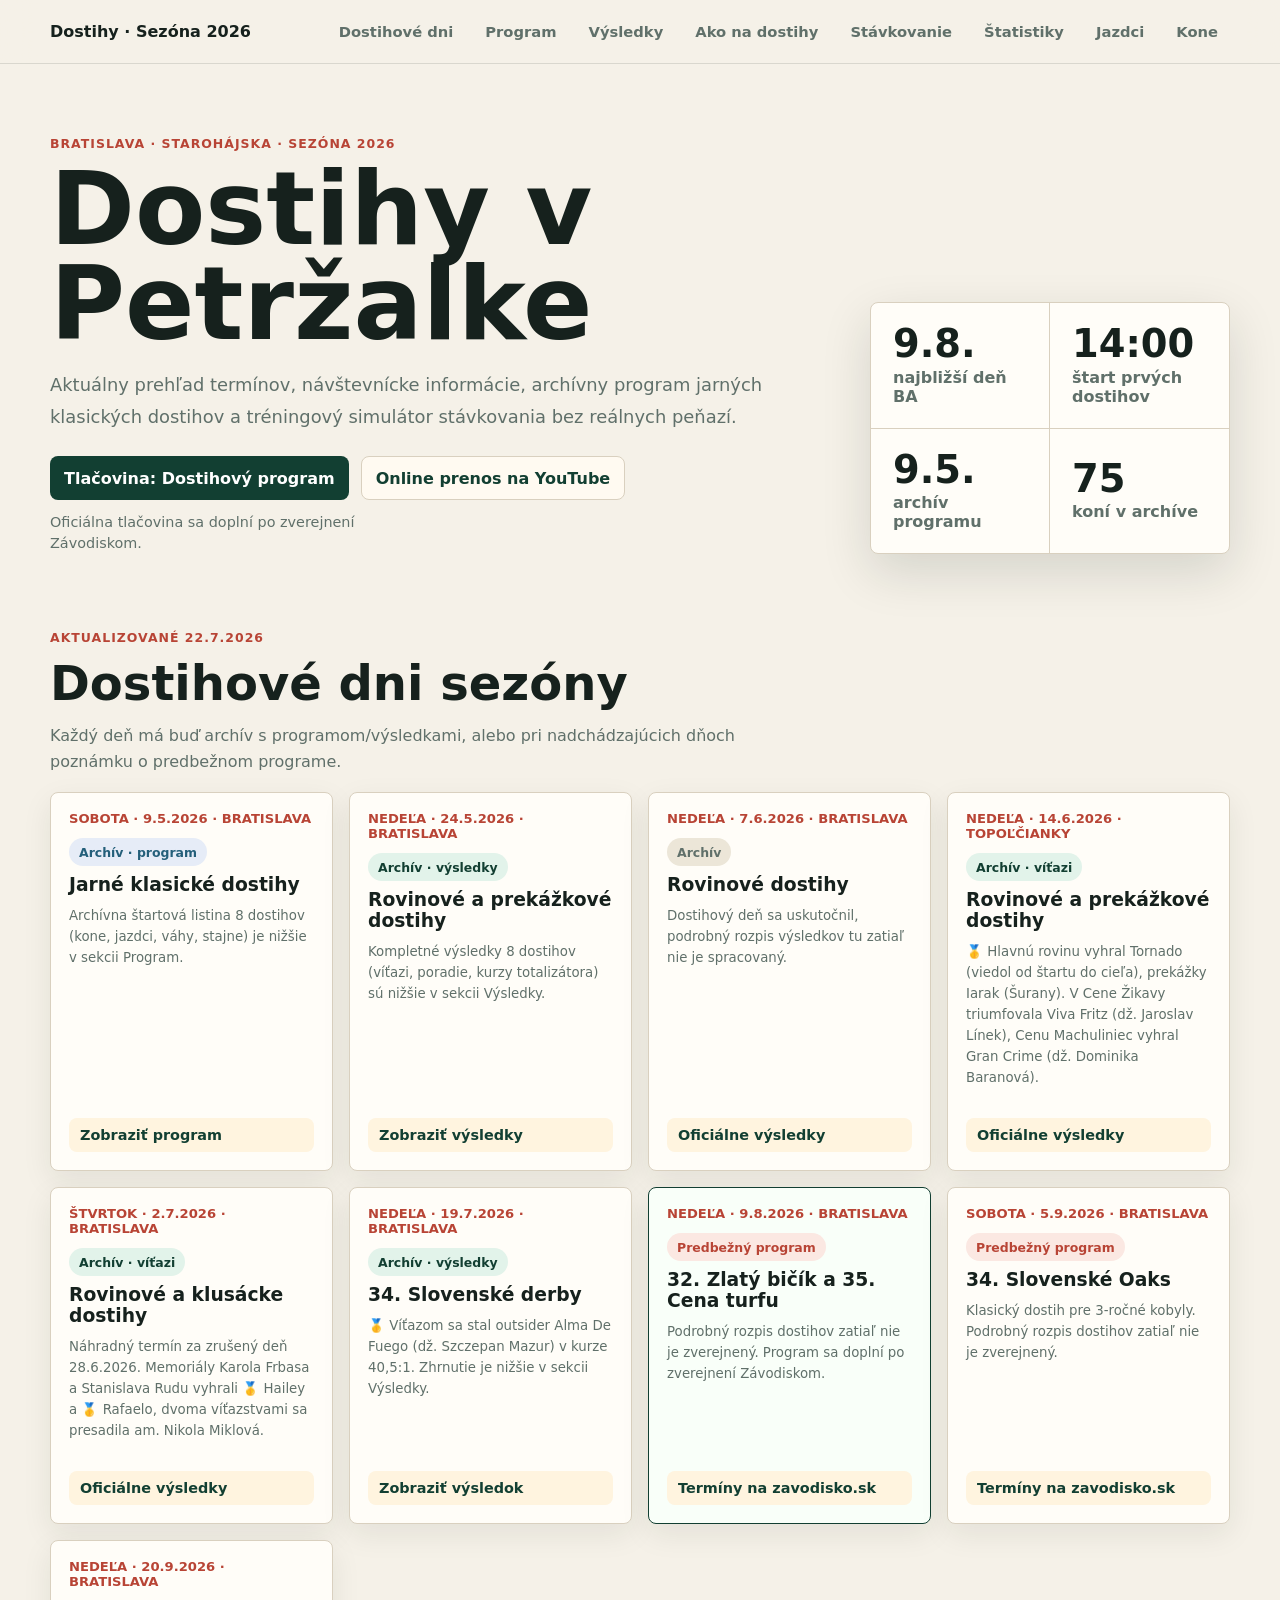
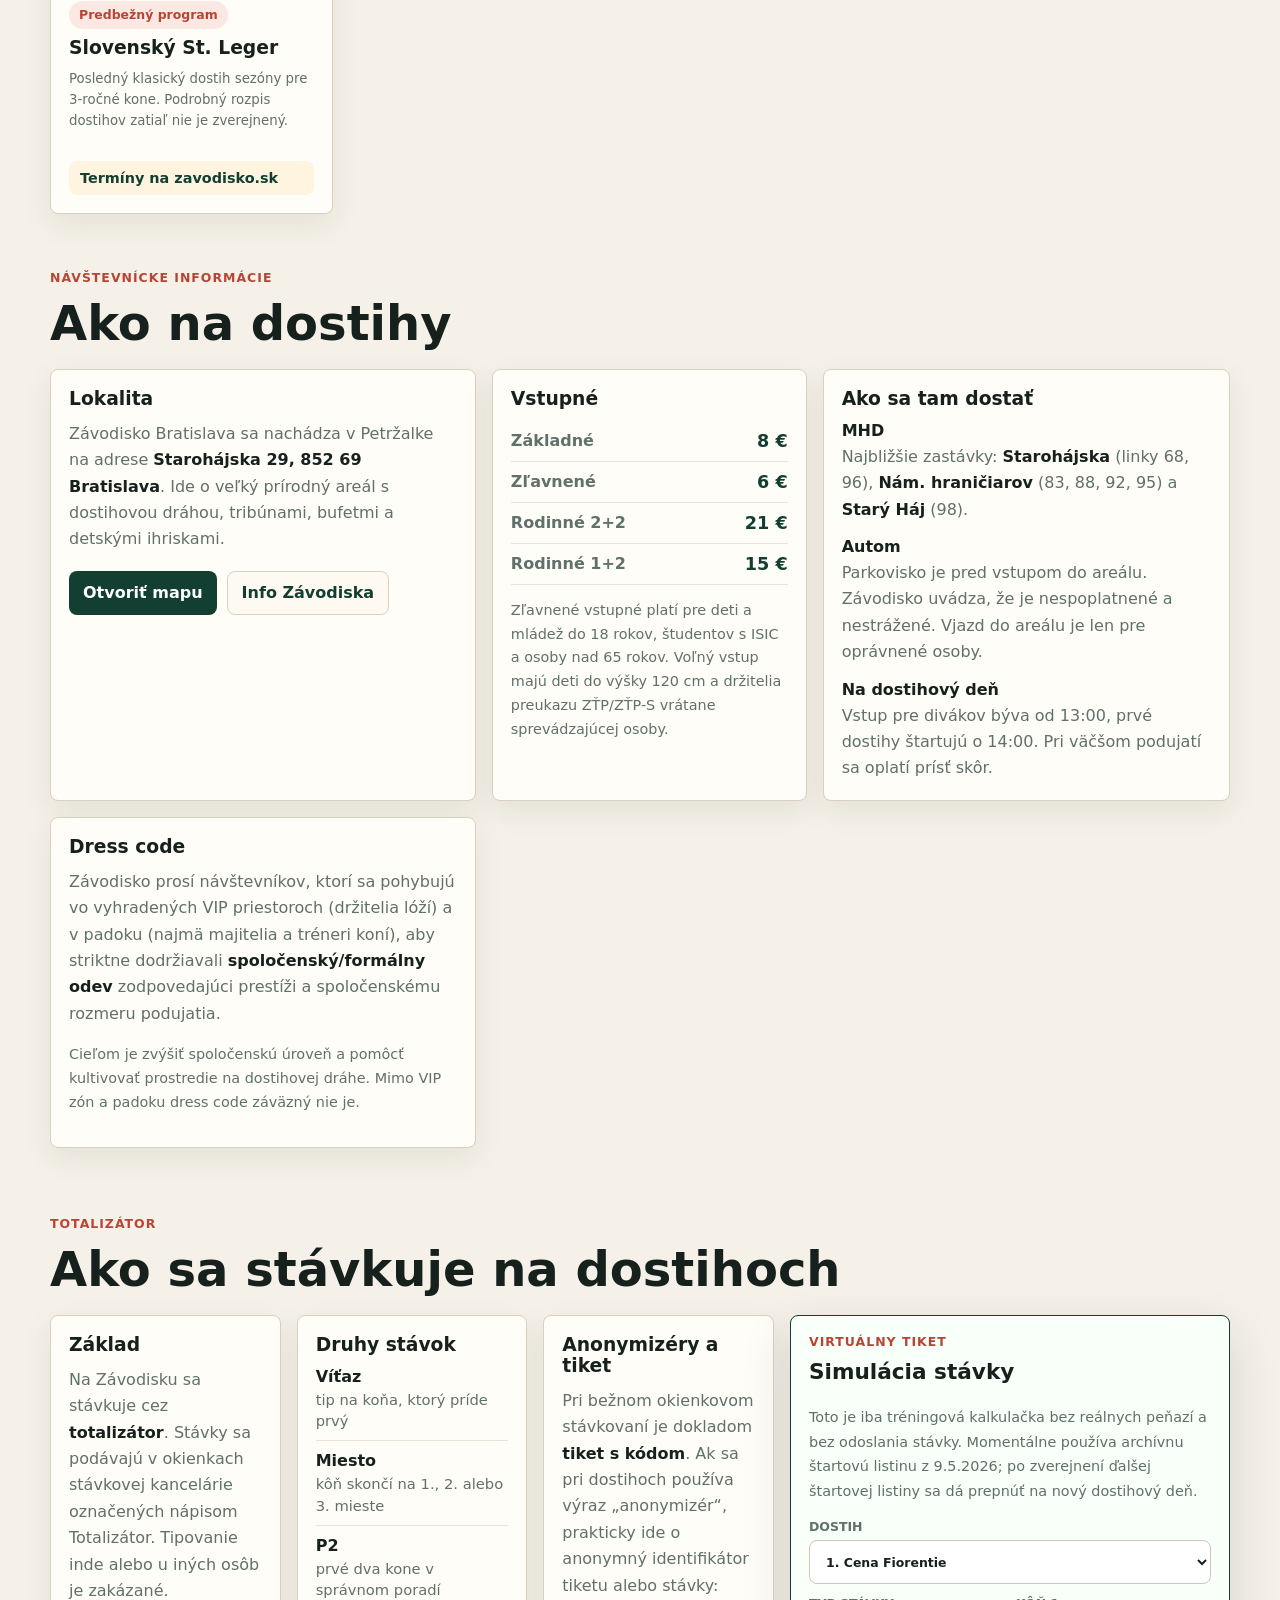
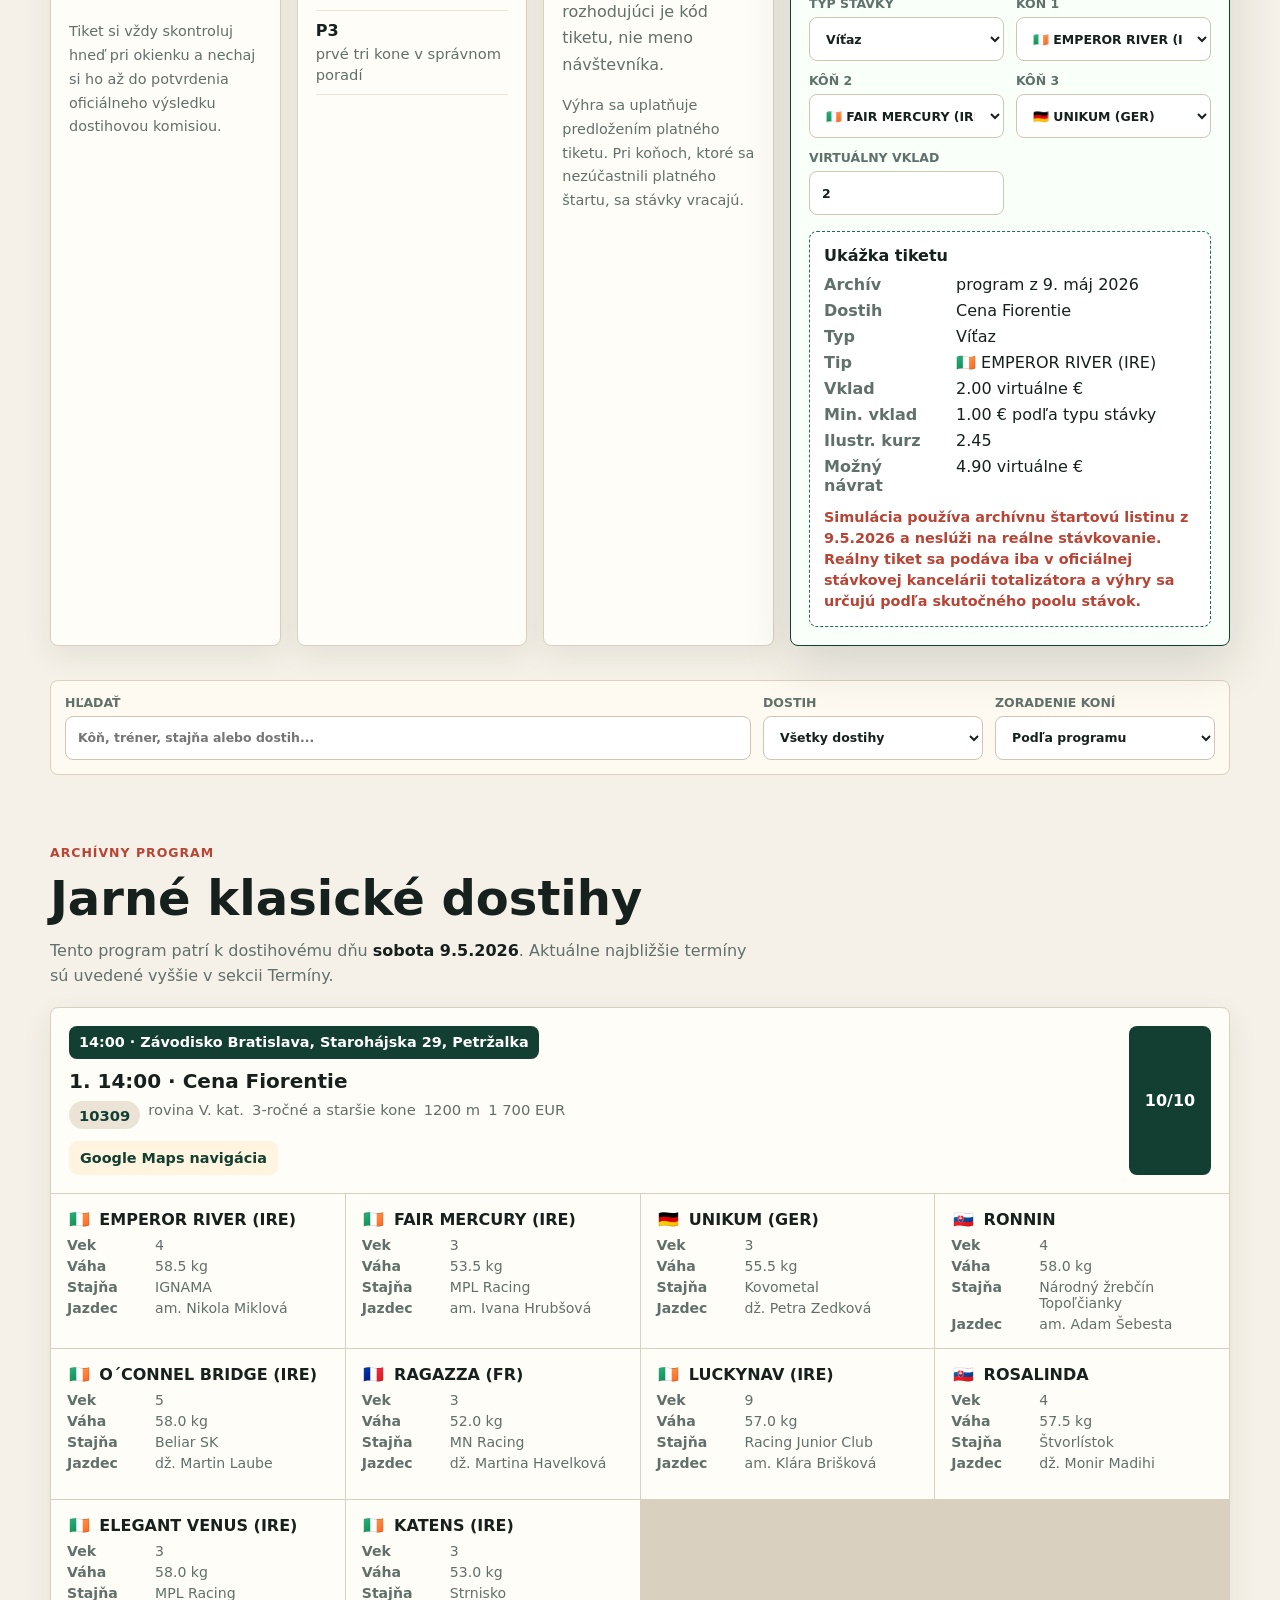
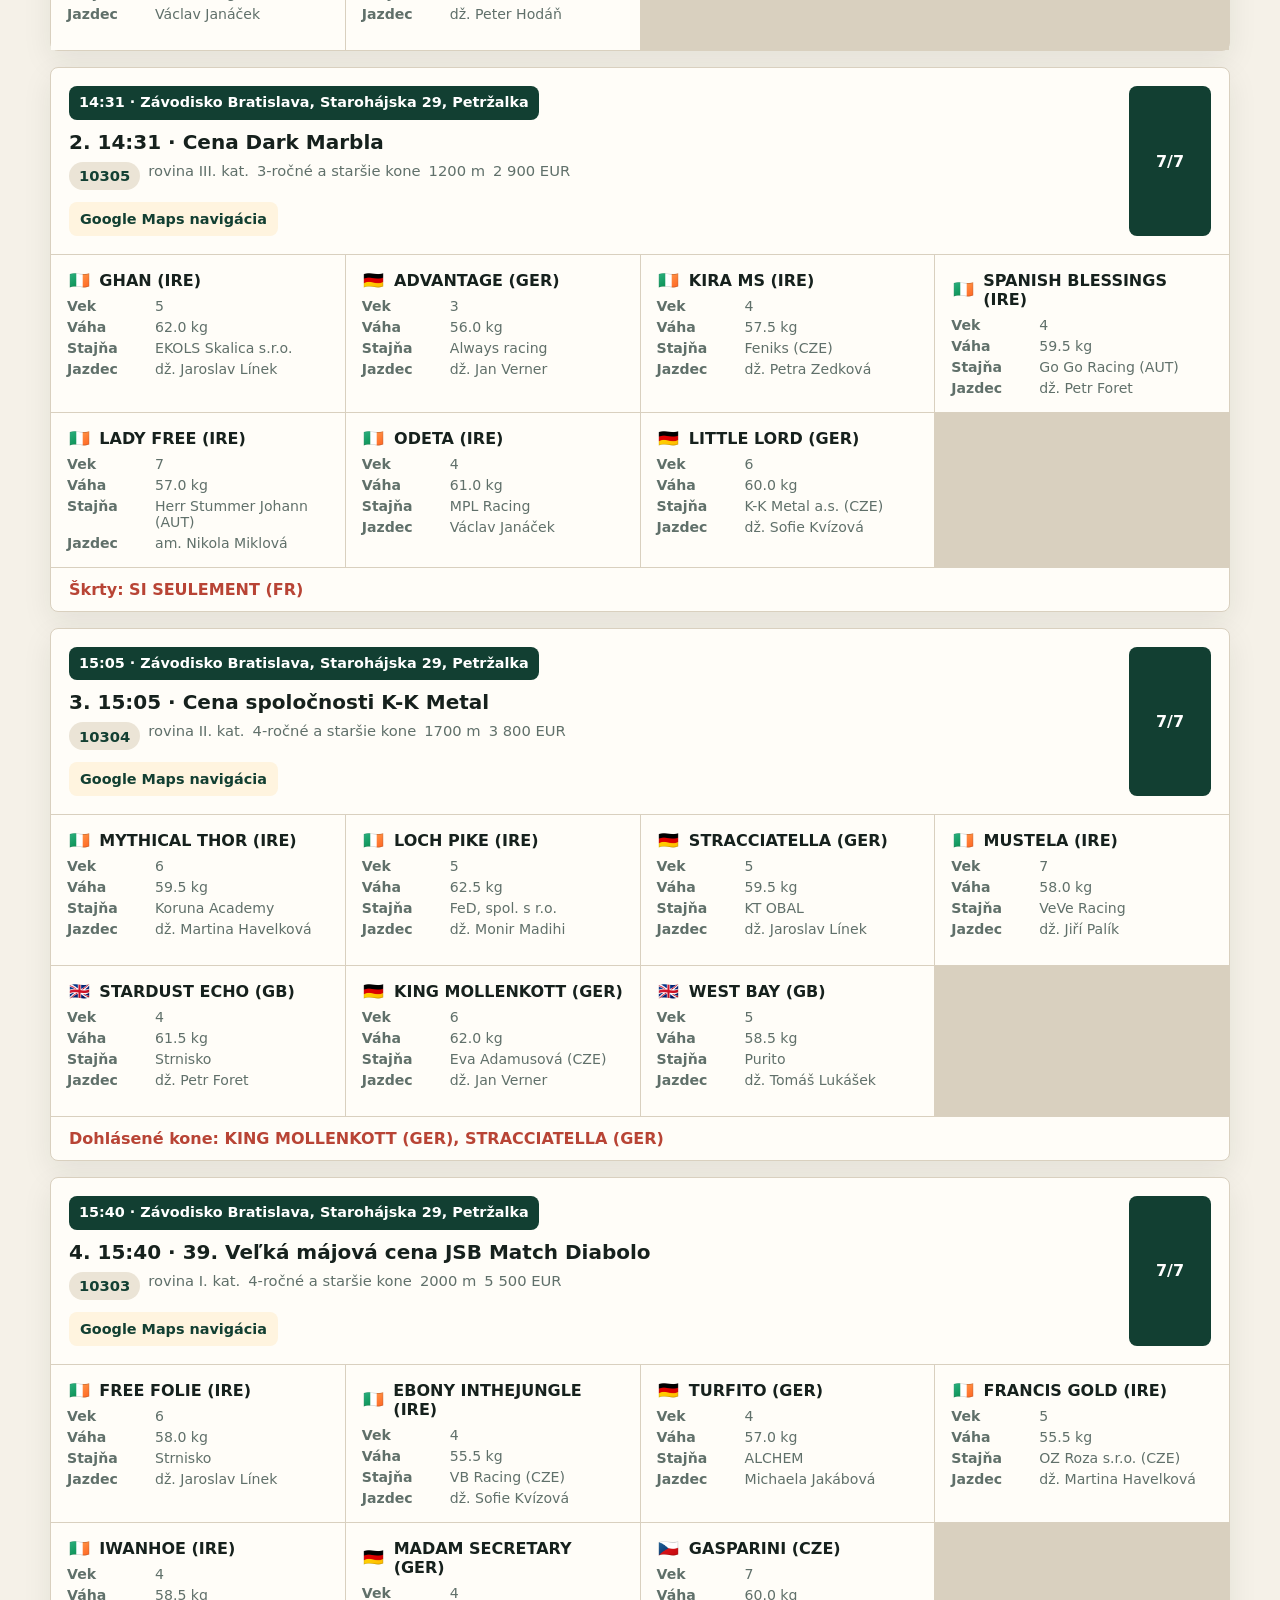
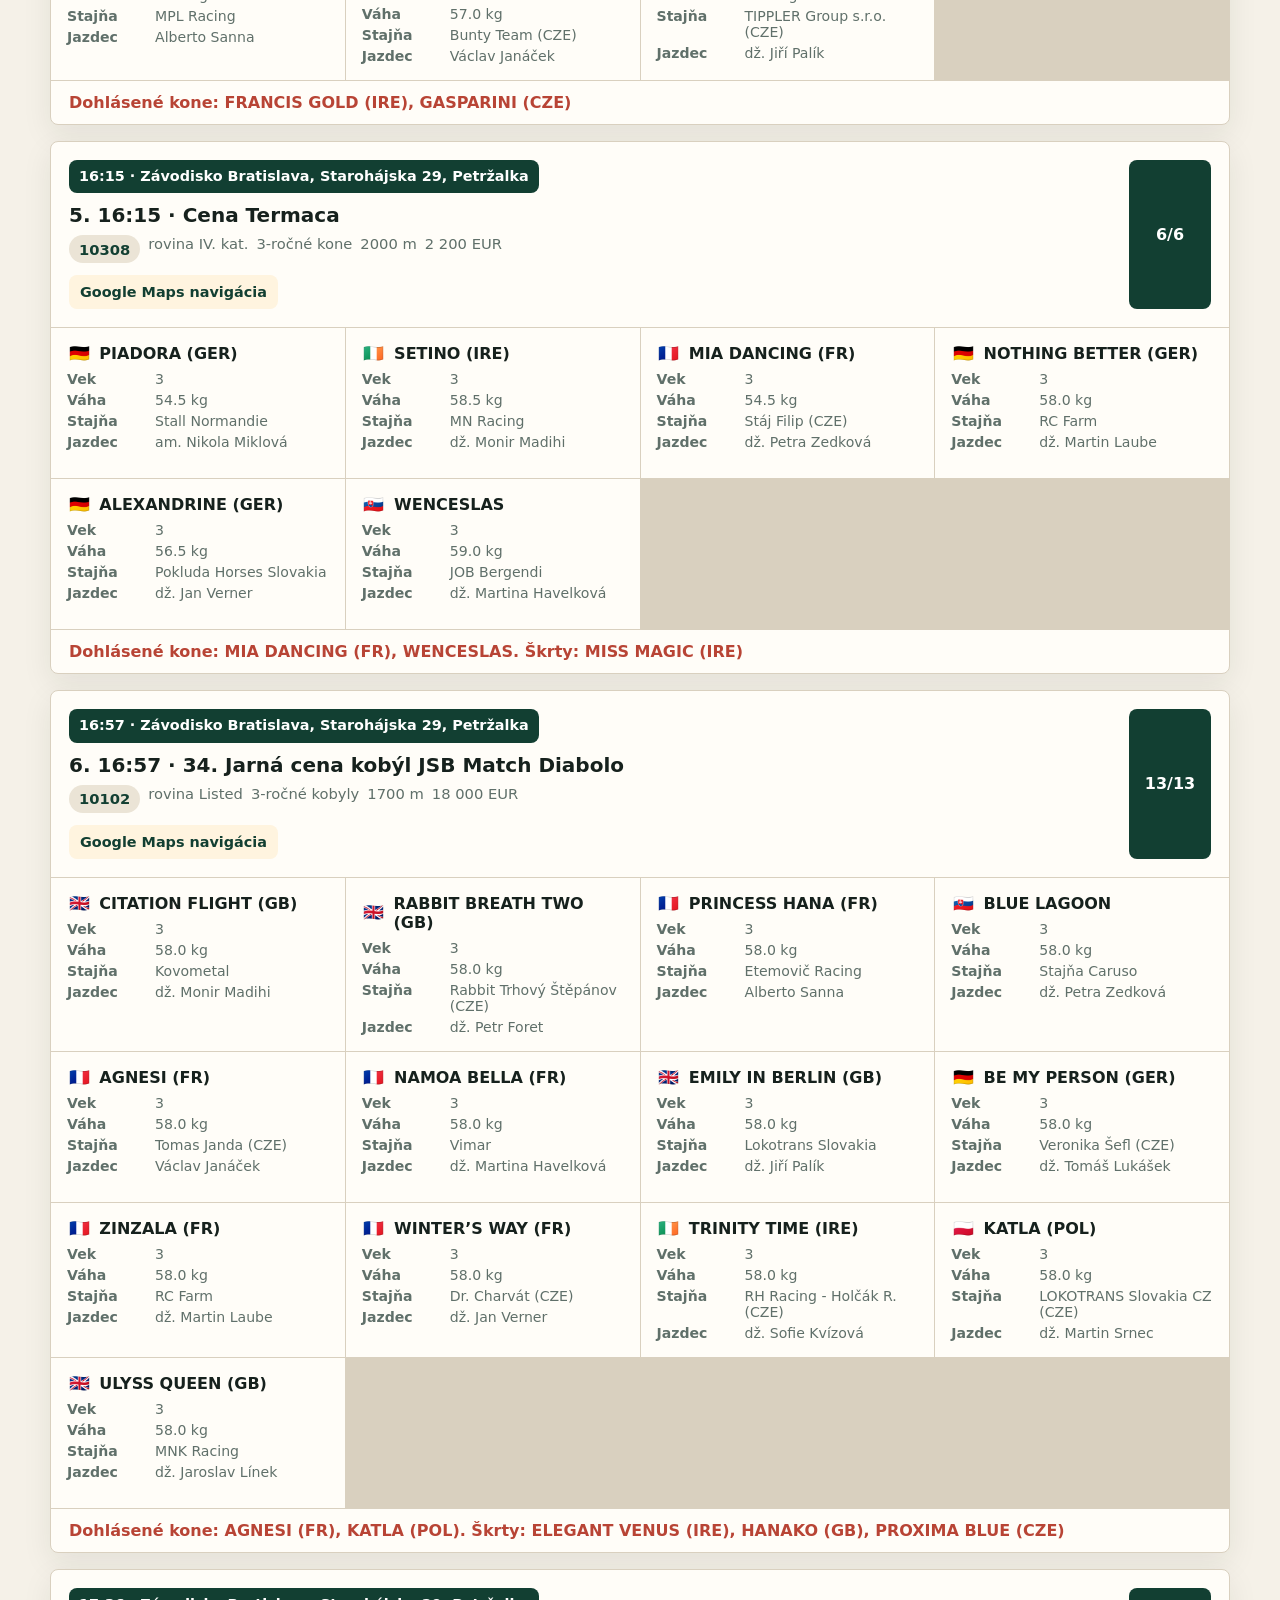
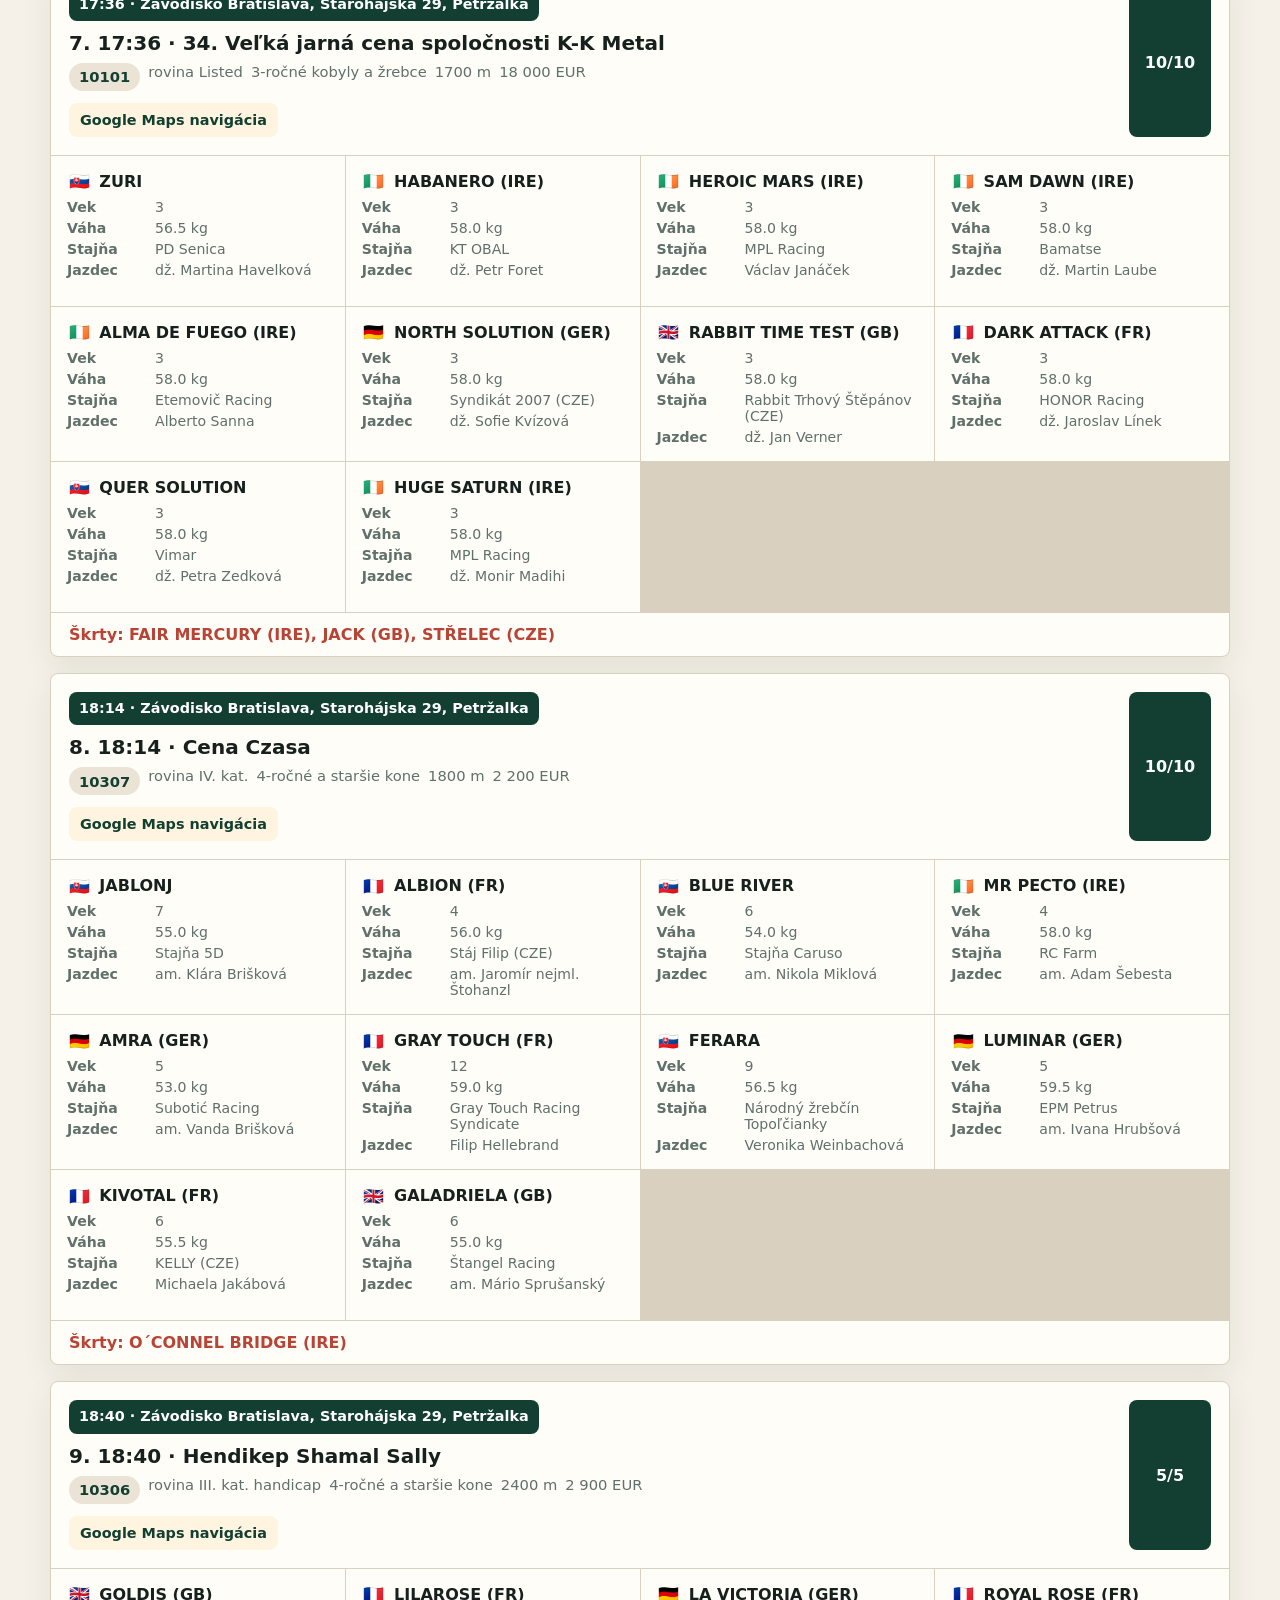
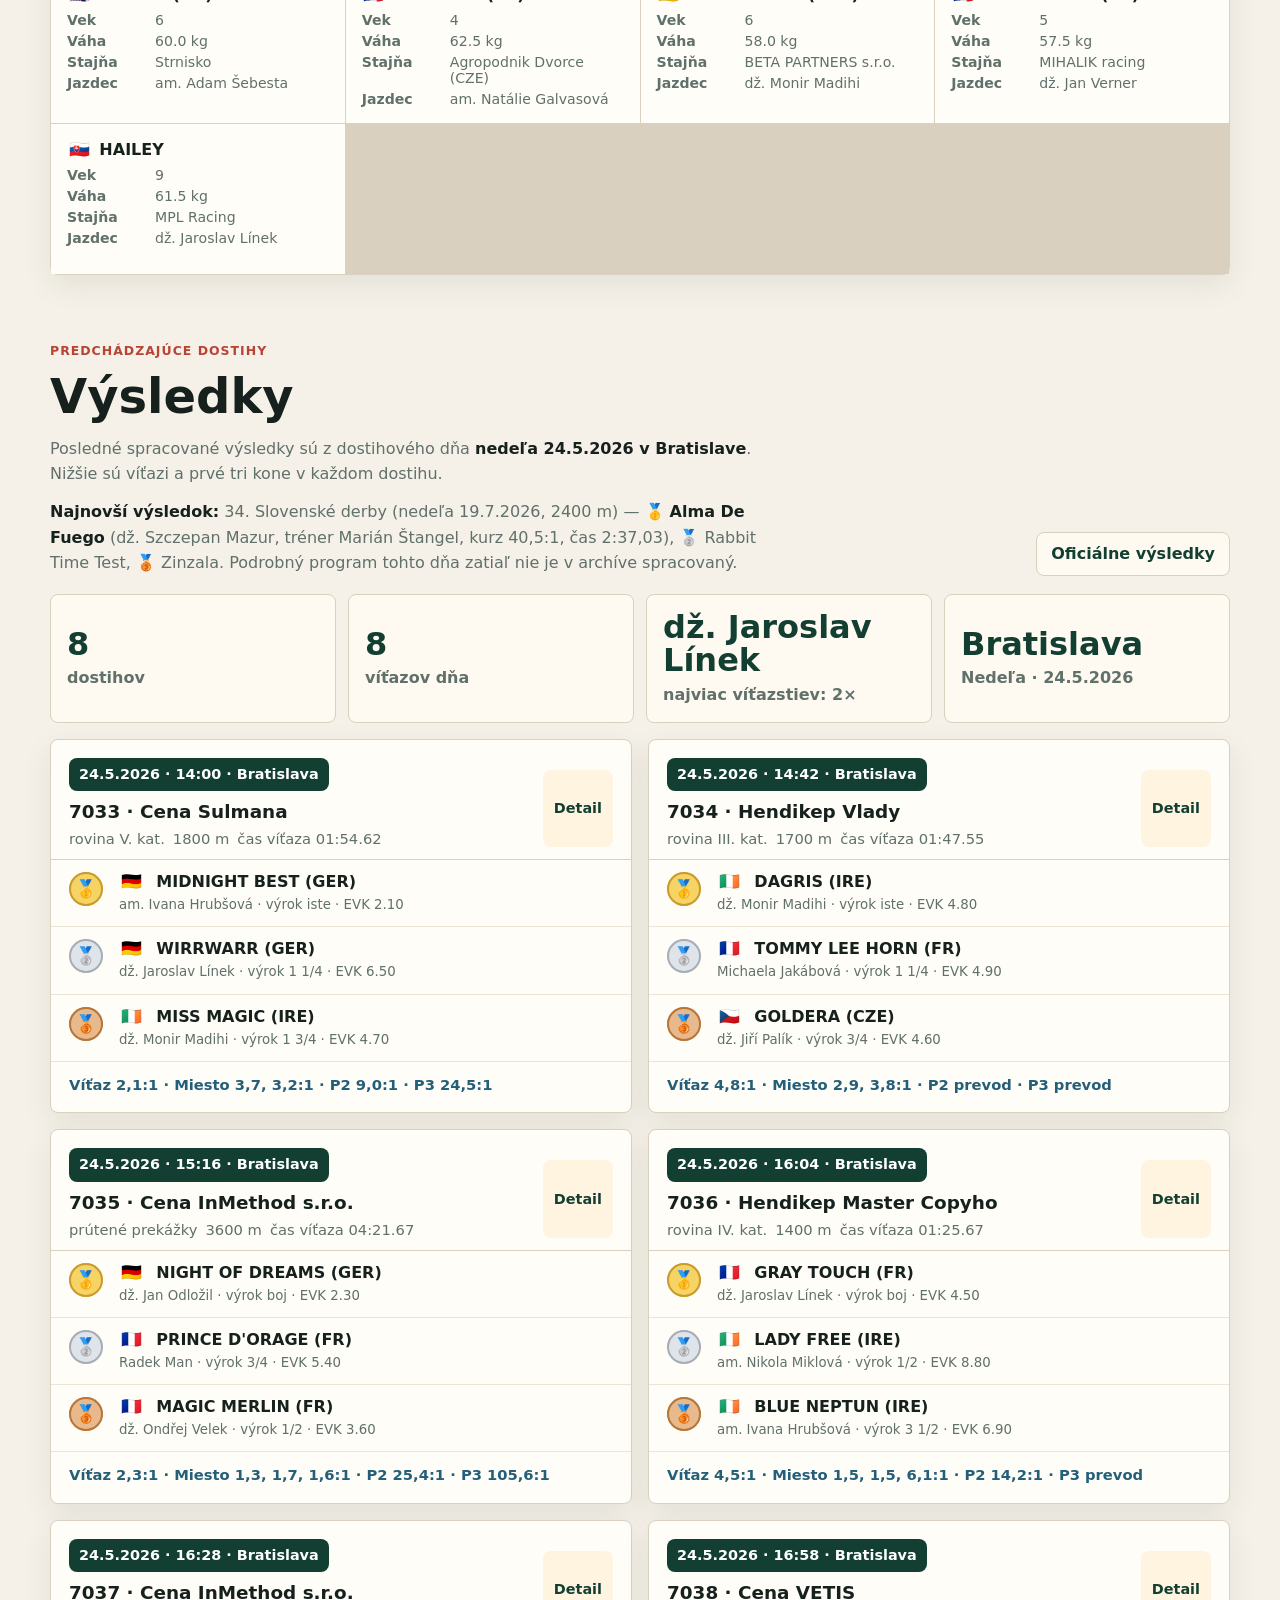
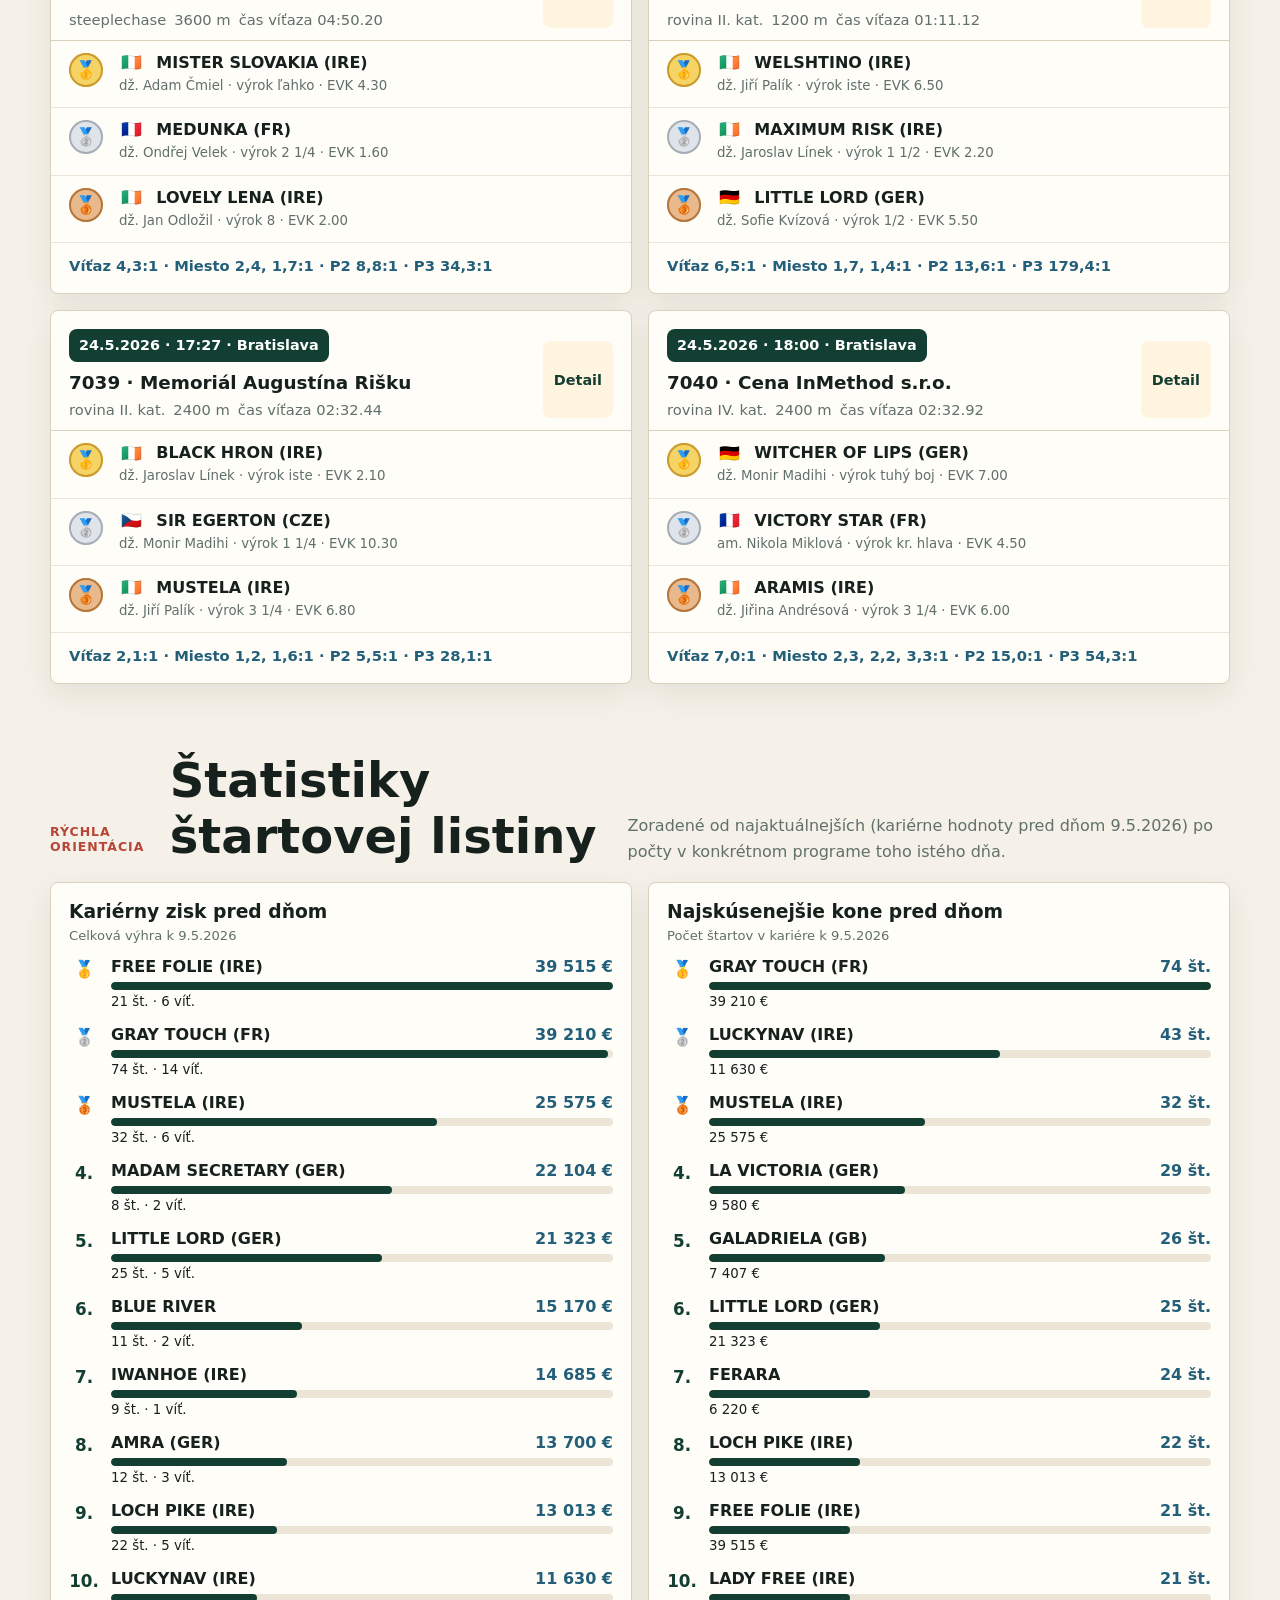
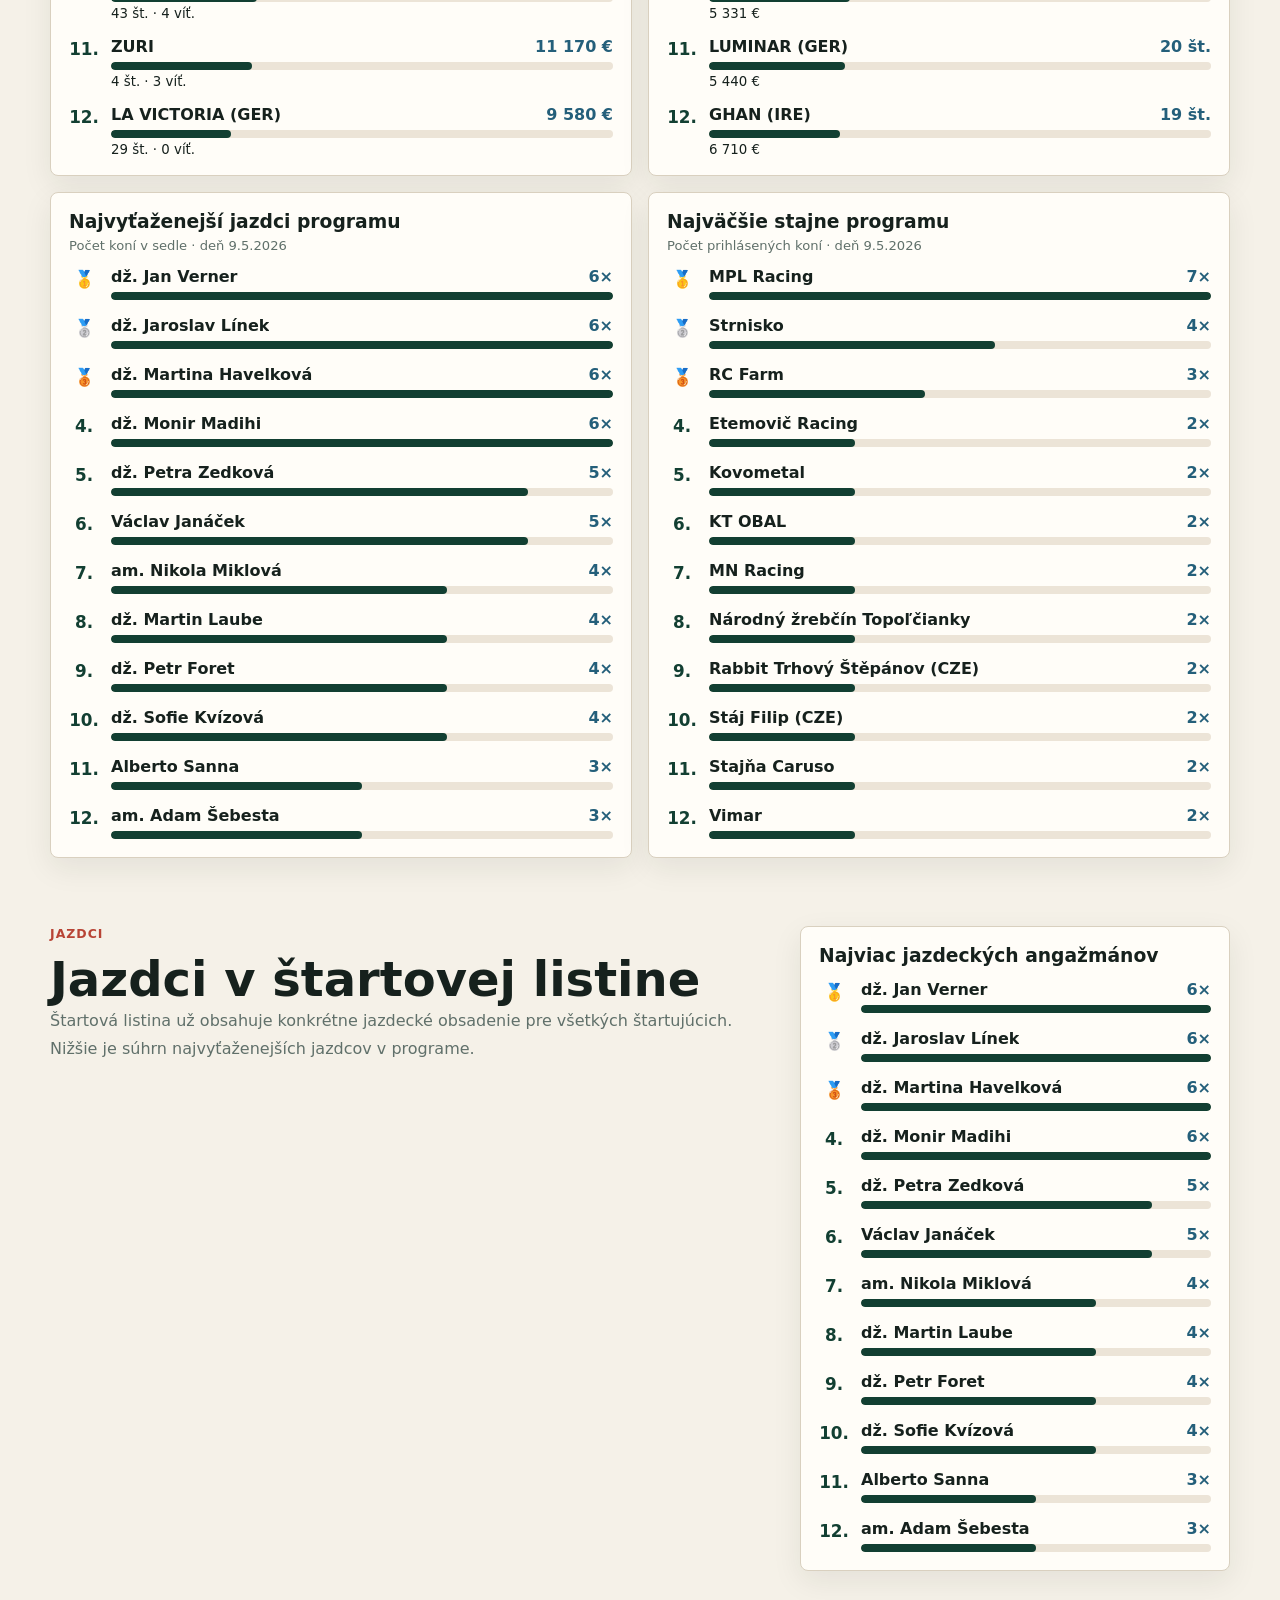
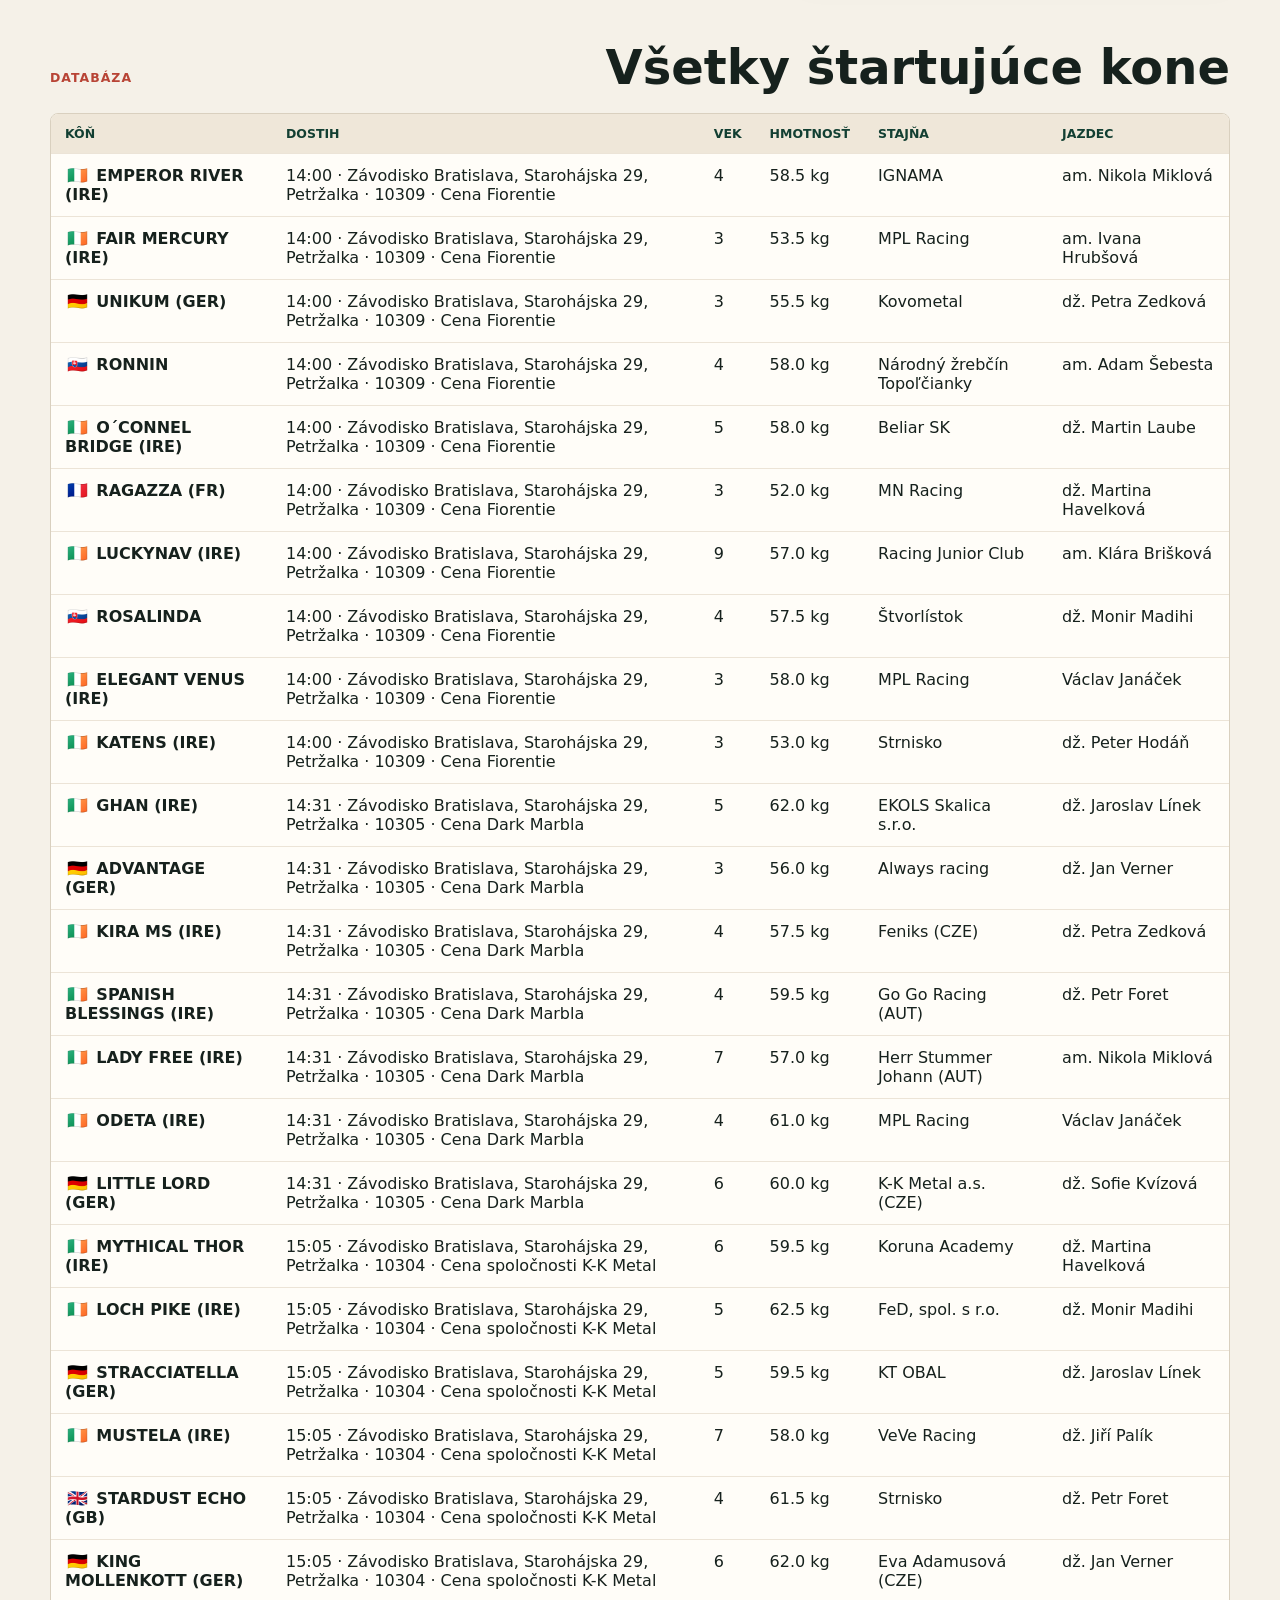
==== commit ffccf367: "Redesign stats section: rank badges, magnitude bars, reorder by recency Statisticke rebricky (jazdci" ====
--- a/index.html
+++ b/index.html
@@ -331,23 +331,31 @@
         <div class="section-heading">
           <p class="eyebrow">Rýchla orientácia</p>
           <h2>Štatistiky štartovej listiny</h2>
+          <p class="section-note">
+            Zoradené od najaktuálnejších (kariérne hodnoty pred dňom 9.5.2026) po
+            počty v konkrétnom programe toho istého dňa.
+          </p>
         </div>
         <div class="stats-grid">
           <article class="stat-card">
-            <h3>Najviac štartov podľa jazdca</h3>
-            <ol id="trainer-stats"></ol>
-          </article>
-          <article class="stat-card">
-            <h3>Najviac prihlášok podľa stajne</h3>
-            <ol id="stable-stats"></ol>
-          </article>
-          <article class="stat-card">
             <h3>Kariérny zisk pred dňom</h3>
-            <ol id="earning-stats"></ol>
+            <p class="stat-card-meta">Celková výhra k 9.5.2026</p>
+            <ol id="earning-stats" class="stat-list"></ol>
           </article>
           <article class="stat-card">
             <h3>Najskúsenejšie kone pred dňom</h3>
-            <ol id="starts-stats"></ol>
+            <p class="stat-card-meta">Počet štartov v kariére k 9.5.2026</p>
+            <ol id="starts-stats" class="stat-list"></ol>
+          </article>
+          <article class="stat-card">
+            <h3>Najvyťaženejší jazdci programu</h3>
+            <p class="stat-card-meta">Počet koní v sedle · deň 9.5.2026</p>
+            <ol id="trainer-stats" class="stat-list"></ol>
+          </article>
+          <article class="stat-card">
+            <h3>Najväčšie stajne programu</h3>
+            <p class="stat-card-meta">Počet prihlásených koní · deň 9.5.2026</p>
+            <ol id="stable-stats" class="stat-list"></ol>
           </article>
         </div>
       </section>
@@ -363,7 +371,7 @@
         </div>
         <div class="stat-card compact">
           <h3>Najviac jazdeckých angažmánov</h3>
-          <ol id="jockey-stats"></ol>
+          <ol id="jockey-stats" class="stat-list"></ol>
         </div>
       </section>
 
--- a/styles.css
+++ b/styles.css
@@ -836,6 +836,70 @@
   white-space: nowrap;
 }
 
+.stat-card-meta {
+  margin: -8px 0 14px;
+  color: var(--muted);
+  font-size: 0.82rem;
+}
+
+.stat-list {
+  list-style: none;
+  padding-left: 0;
+  gap: 16px;
+}
+
+.stat-list li {
+  display: flex;
+  align-items: flex-start;
+  gap: 12px;
+}
+
+.stat-rank {
+  flex: 0 0 30px;
+  padding-top: 2px;
+  text-align: center;
+  font-size: 1.05rem;
+  font-weight: 900;
+  color: var(--green-dark);
+}
+
+.stat-body {
+  flex: 1;
+  min-width: 0;
+}
+
+.stat-list .stat-line {
+  border-bottom: none;
+  padding-bottom: 0;
+  gap: 10px;
+}
+
+.stat-list .stat-line strong {
+  overflow: hidden;
+  text-overflow: ellipsis;
+  white-space: nowrap;
+}
+
+.stat-bar-track {
+  margin-top: 6px;
+  height: 8px;
+  border-radius: 999px;
+  background: #ece4d7;
+  overflow: hidden;
+}
+
+.stat-bar-fill {
+  height: 100%;
+  min-width: 4px;
+  border-radius: 999px;
+  background: var(--green-dark);
+}
+
+.stat-list small {
+  display: block;
+  margin-top: 4px;
+}
+
 .split {
   display: grid;
   grid-template-columns: minmax(0, 1fr) minmax(320px, 430px);
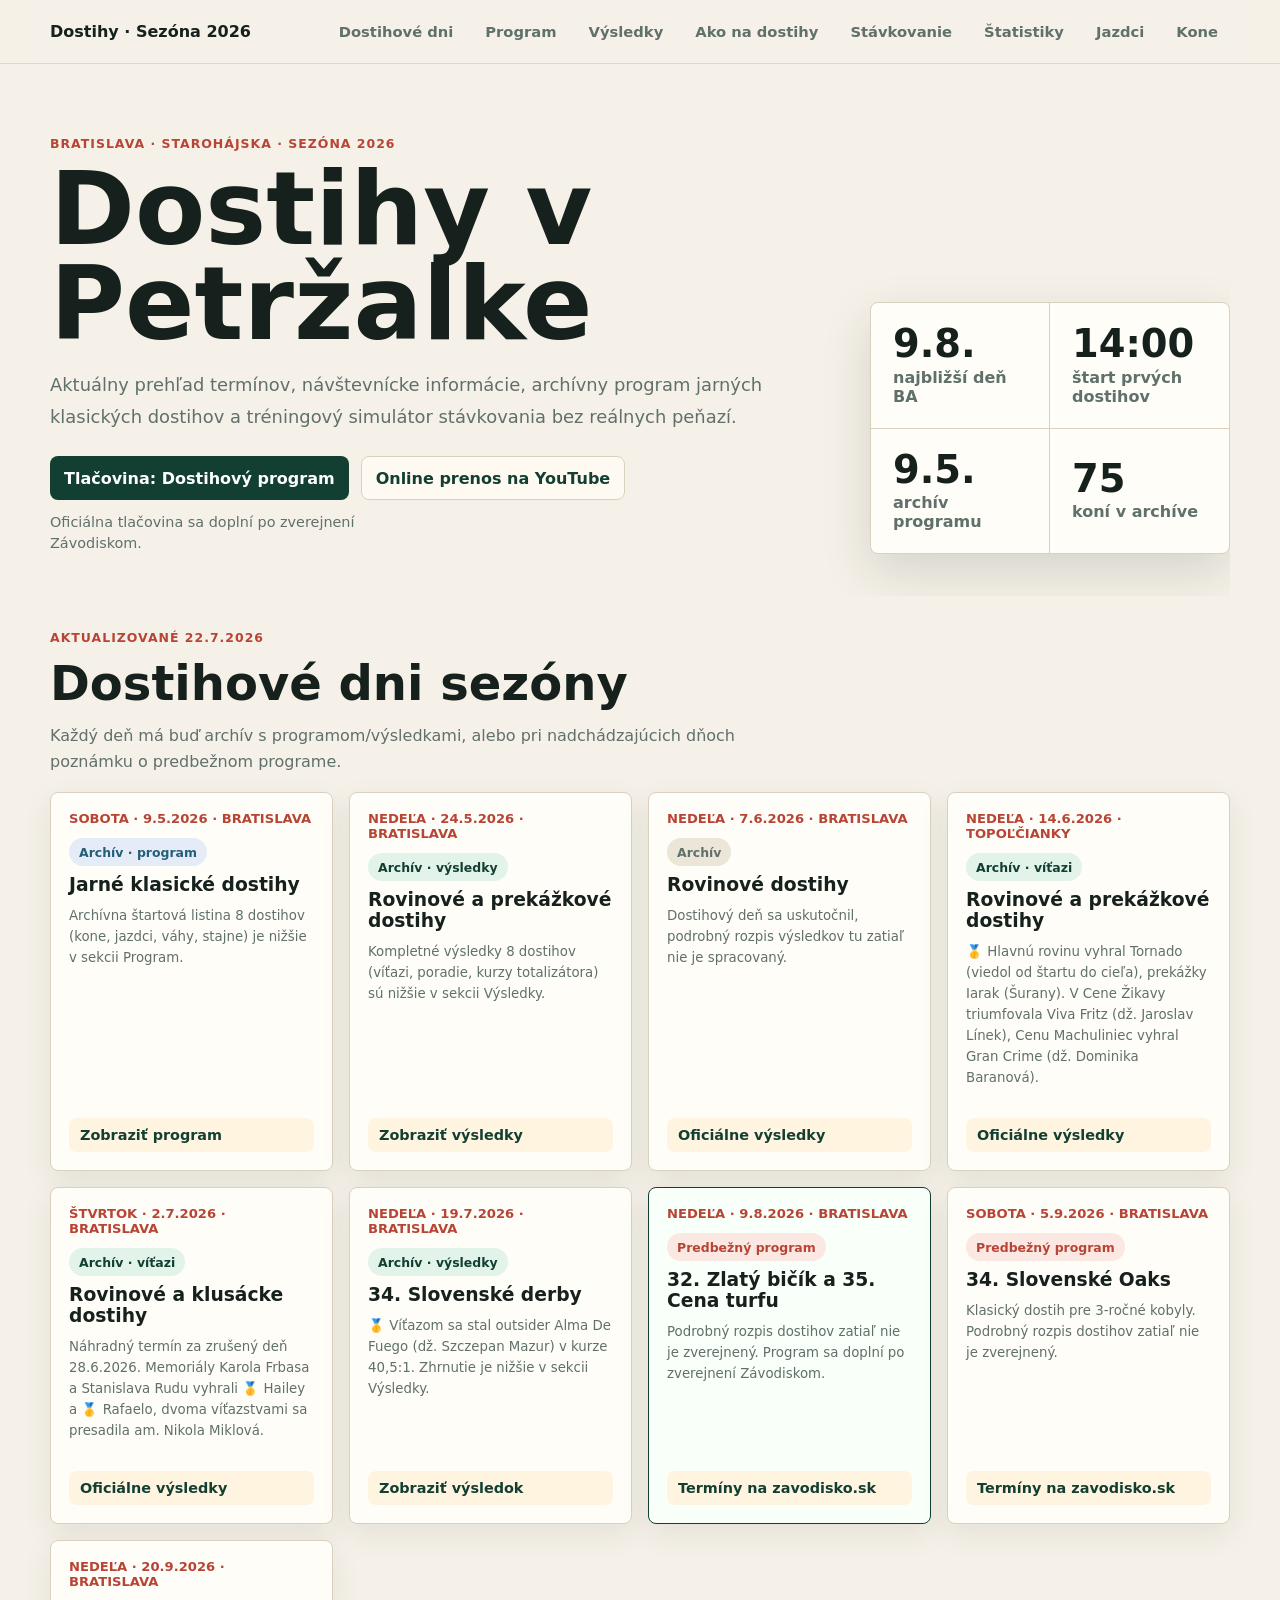
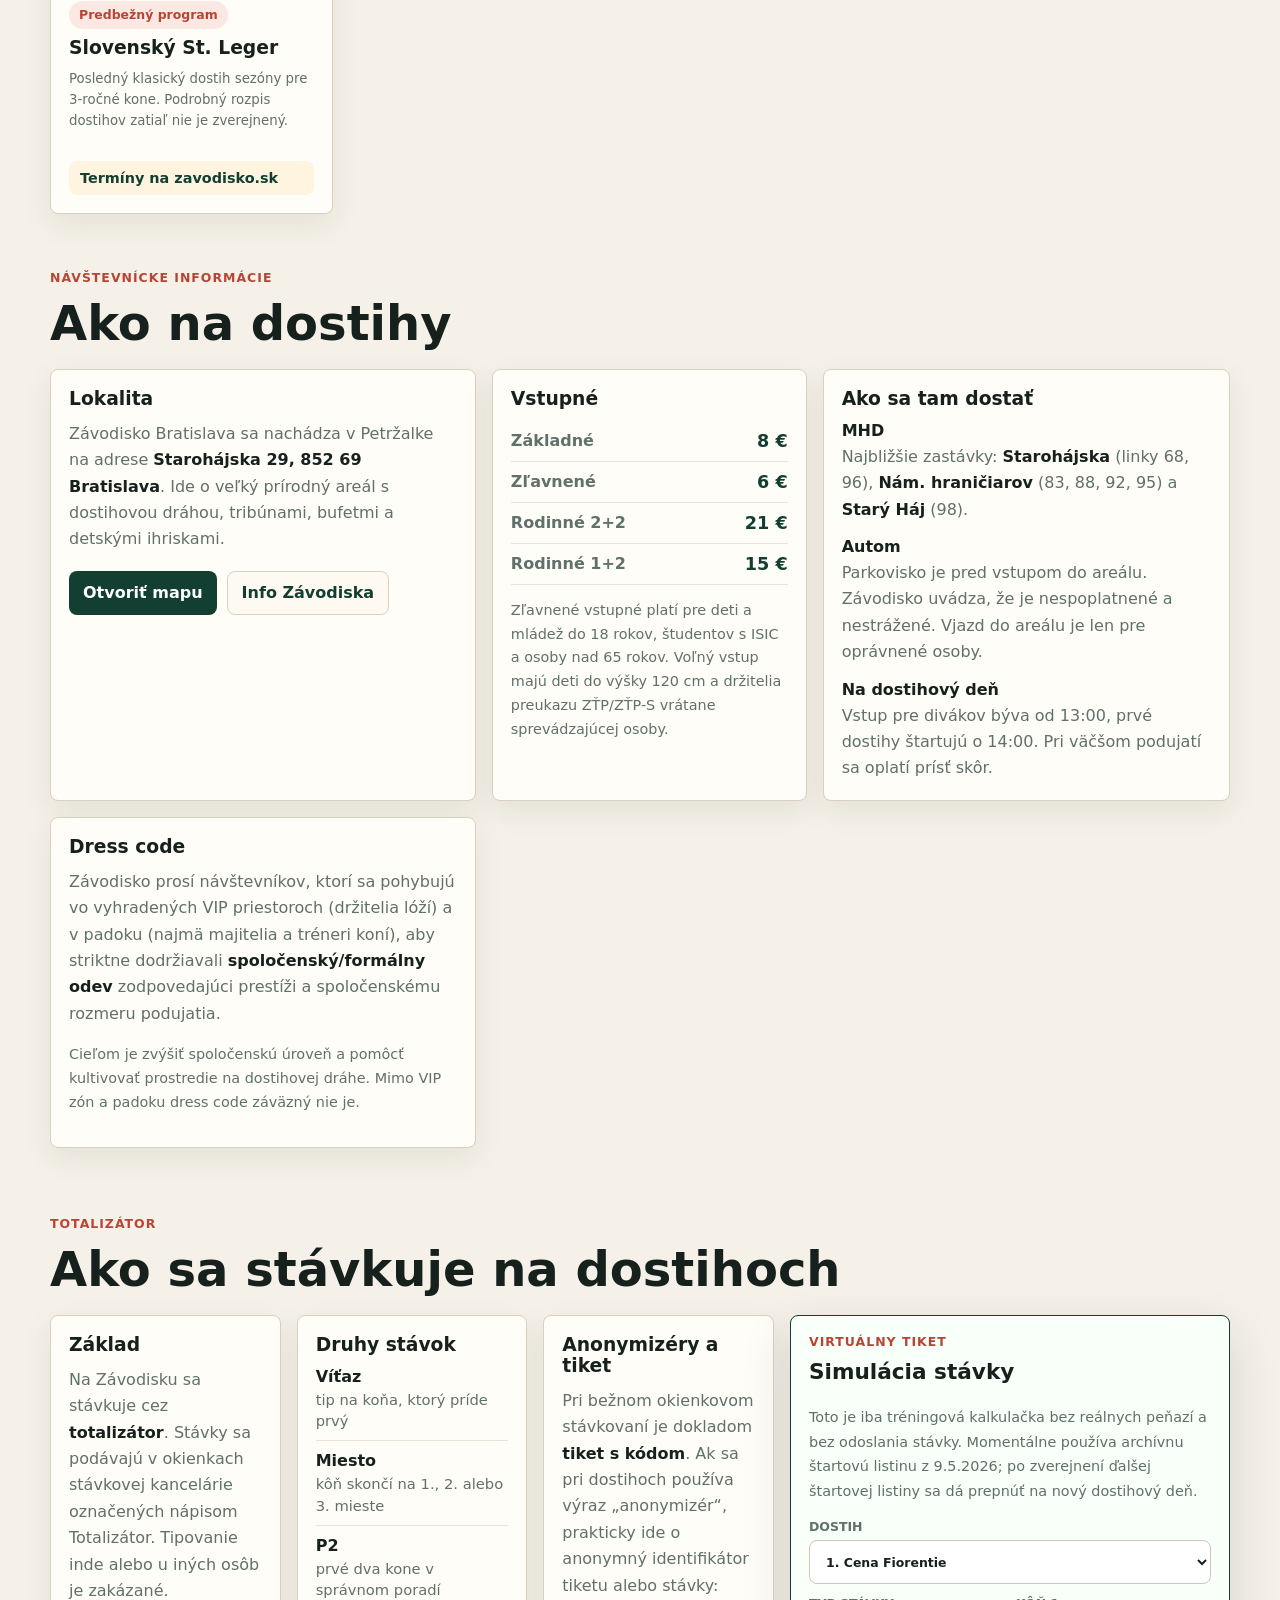
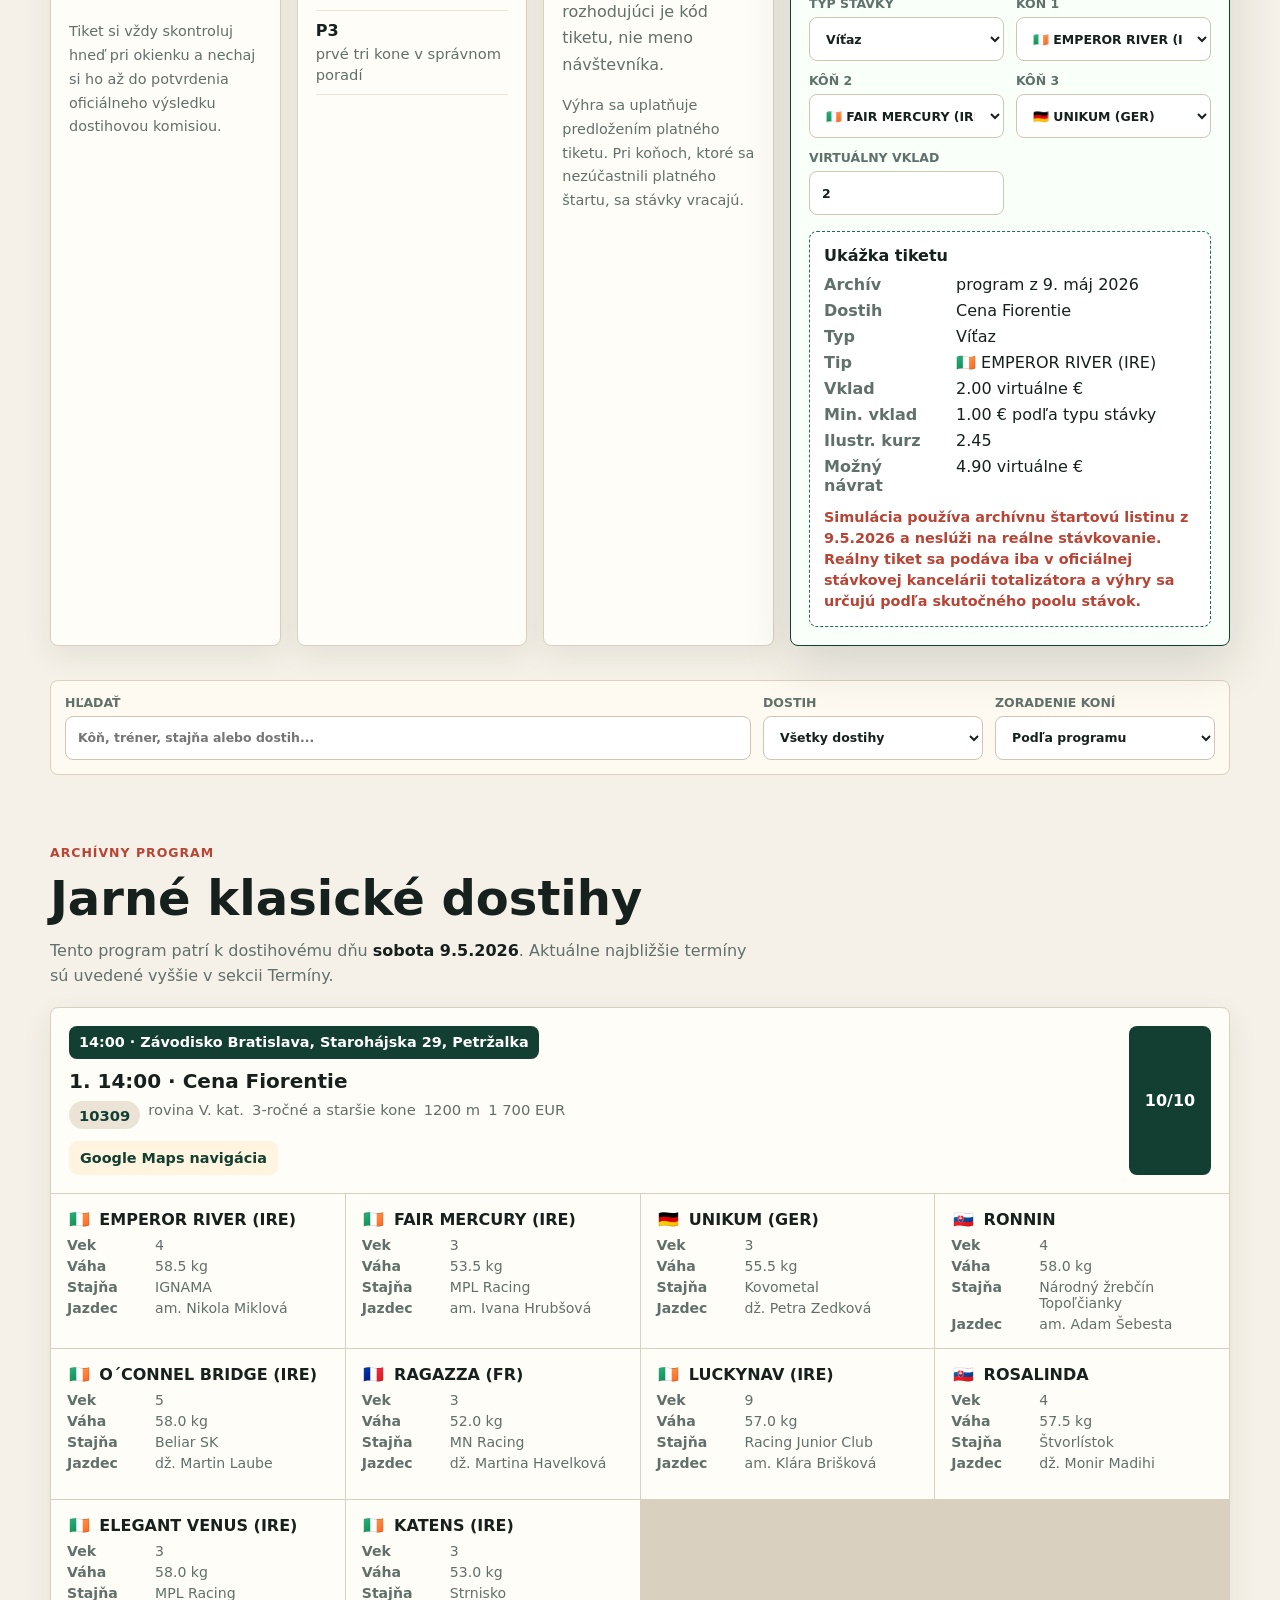
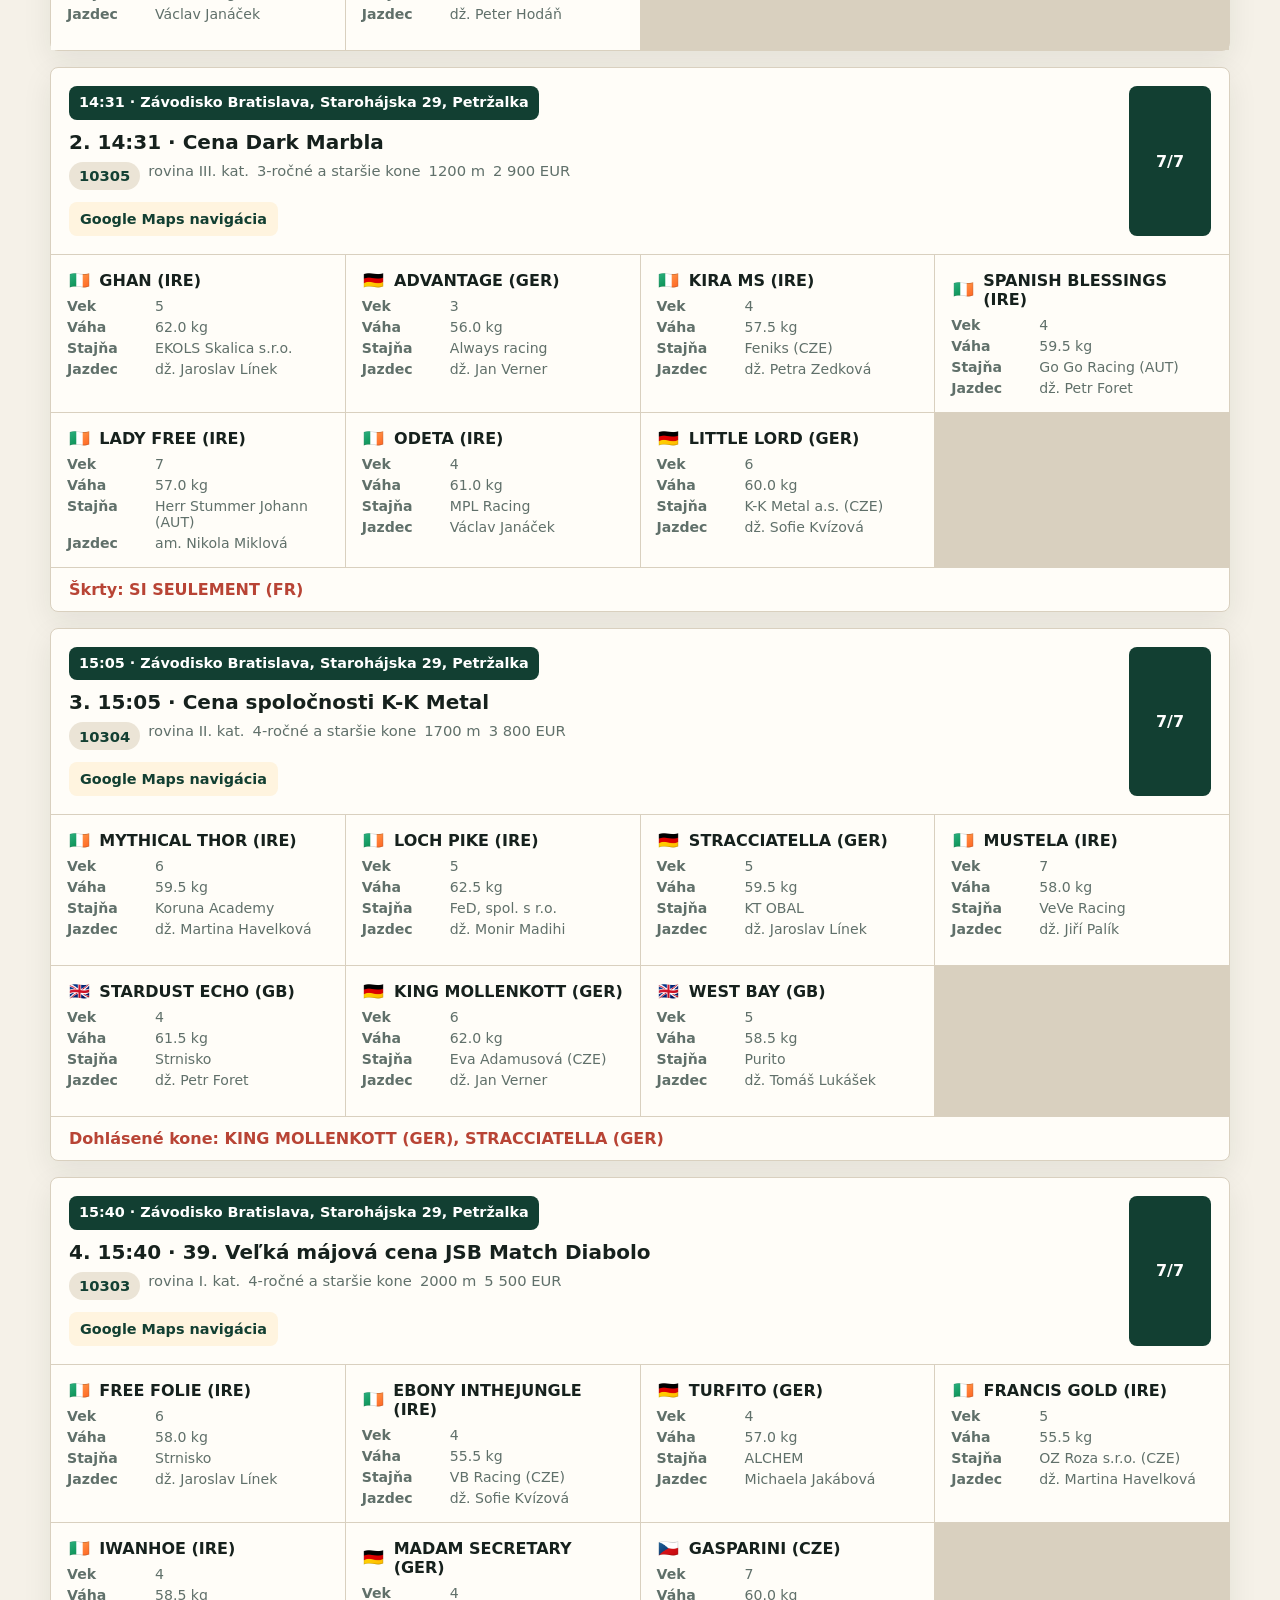
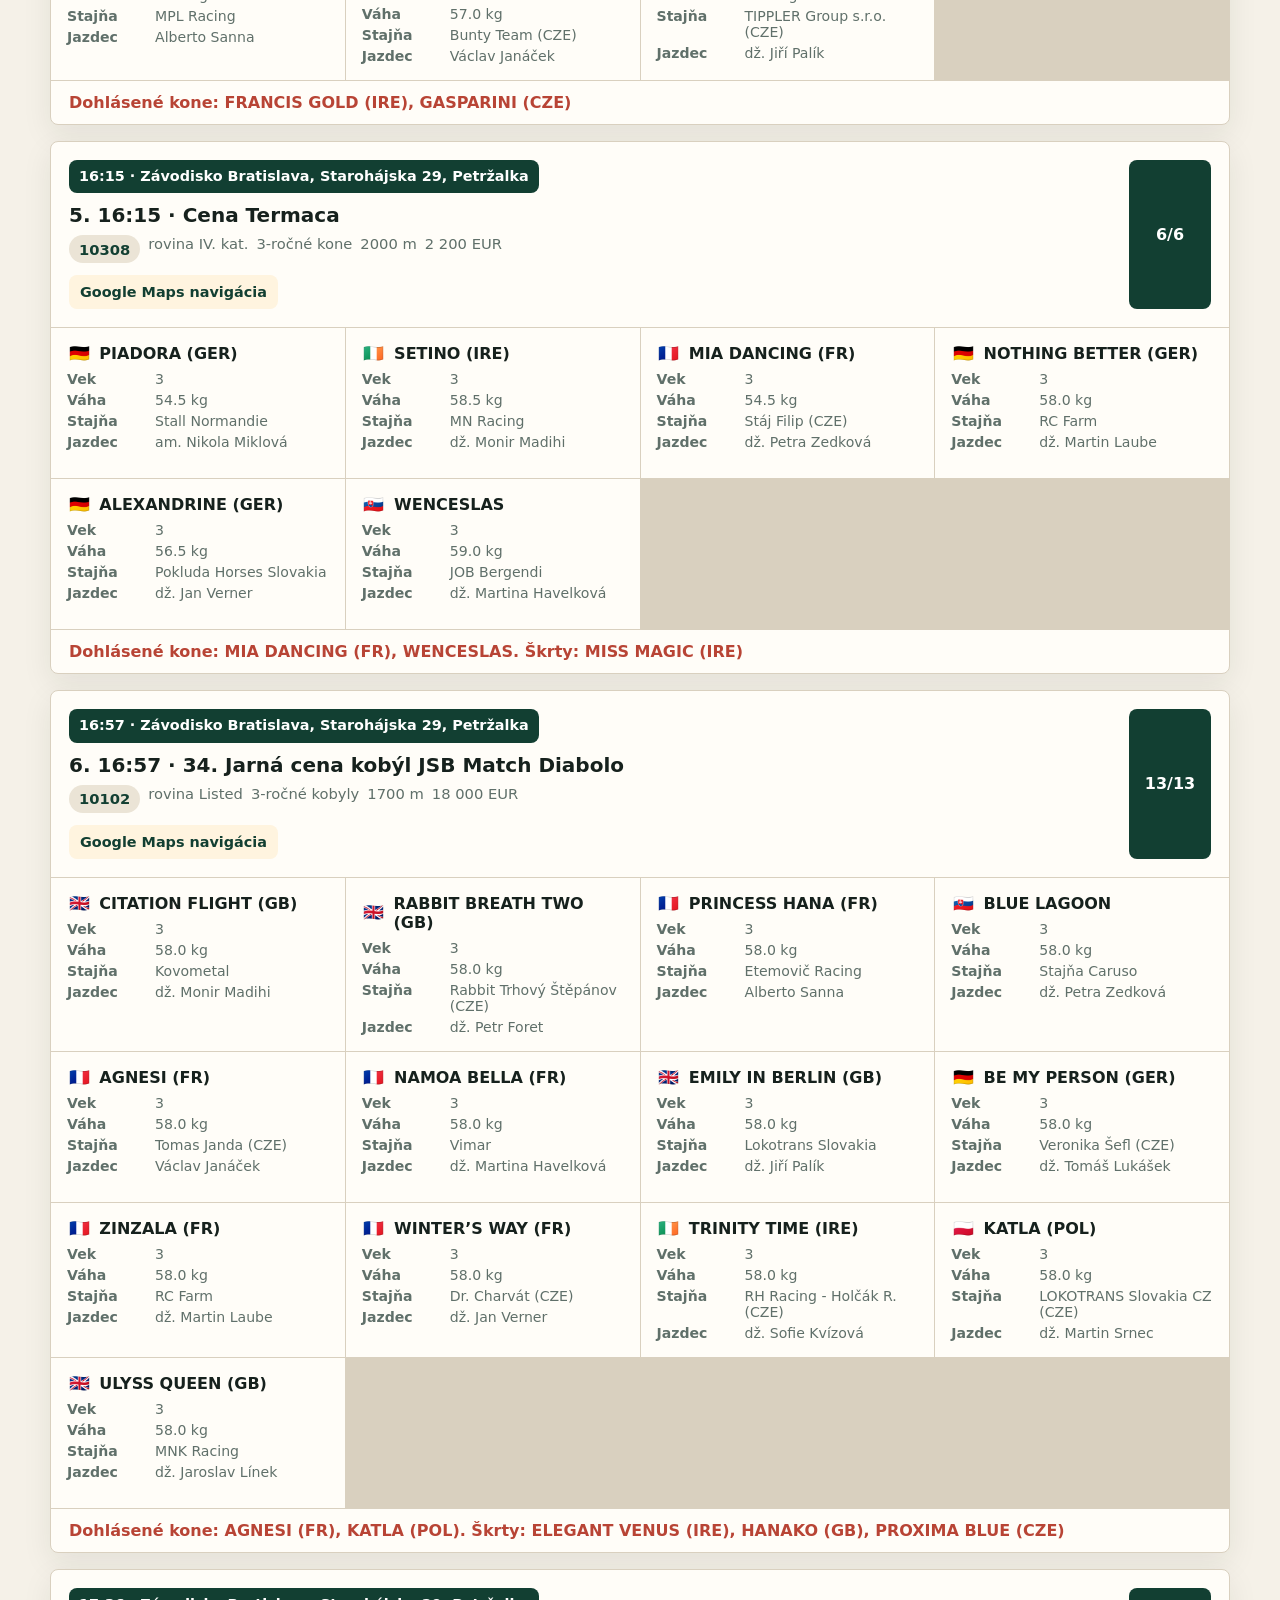
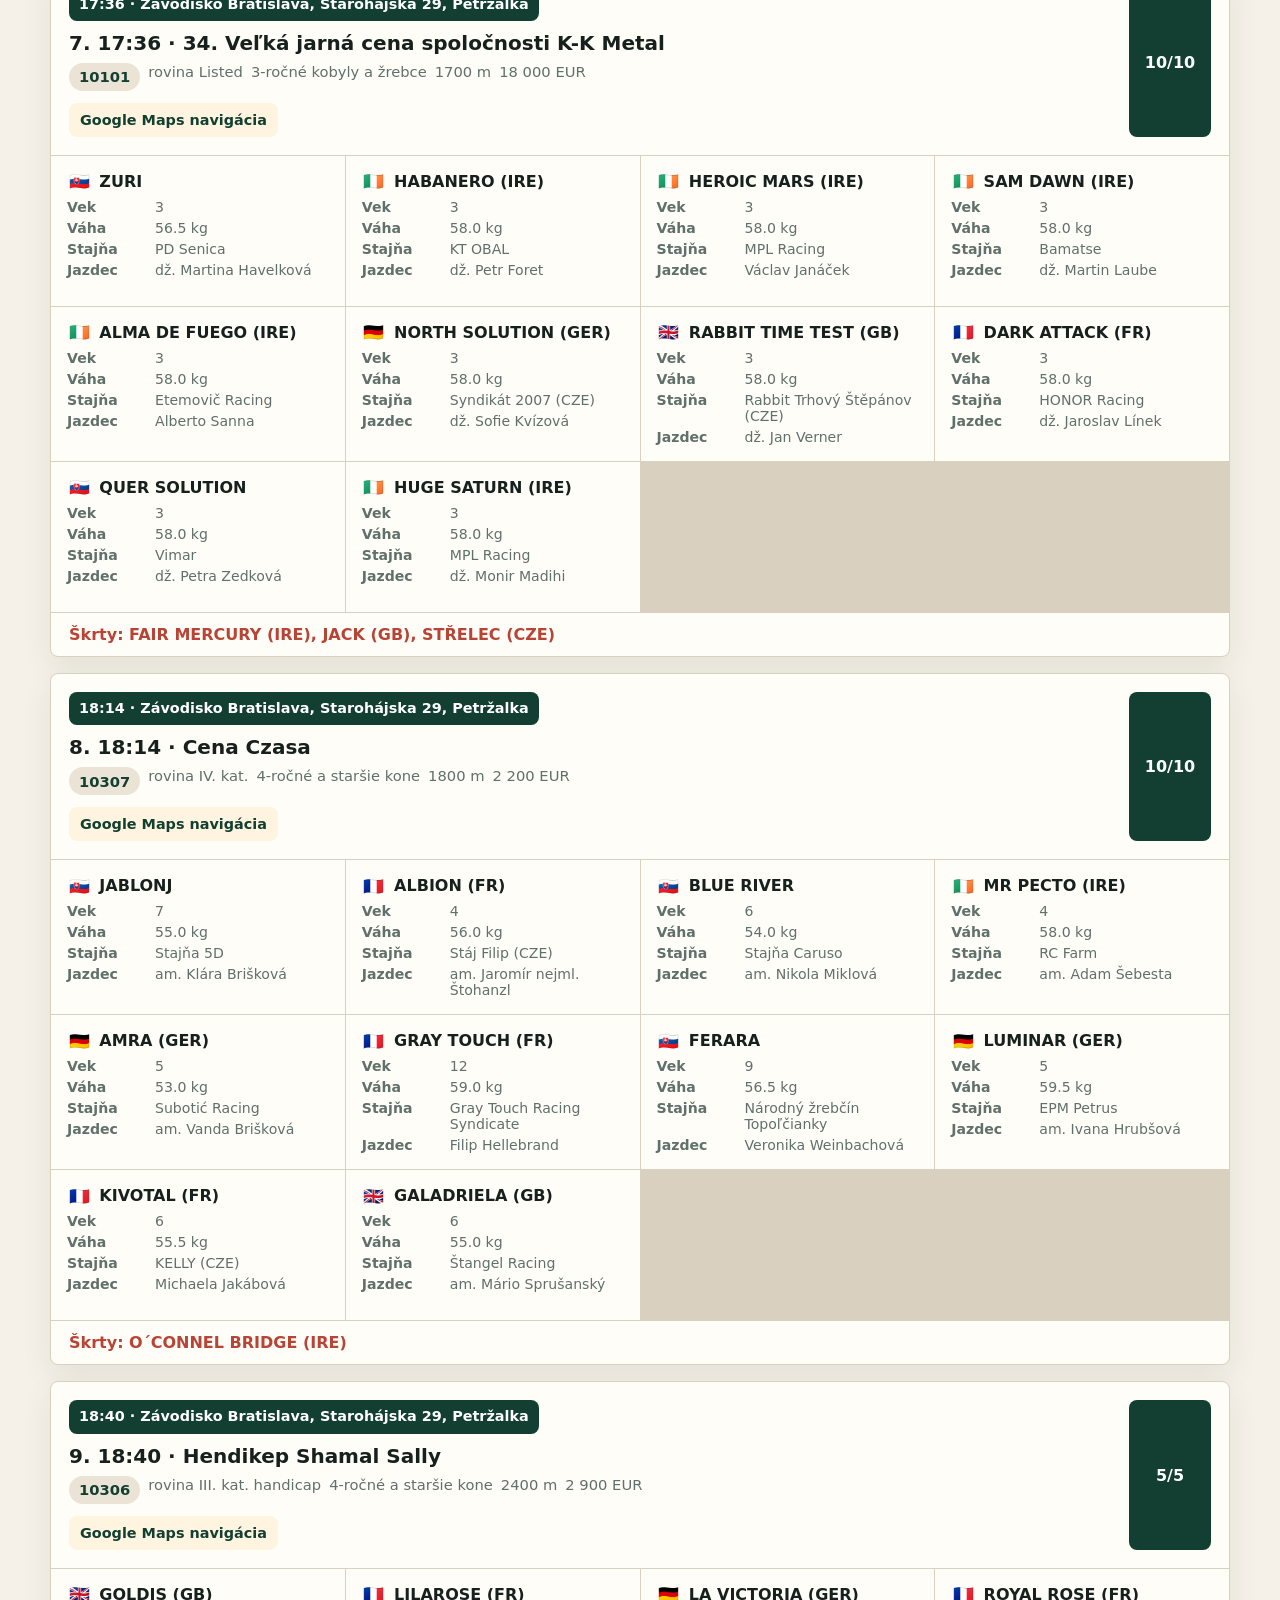
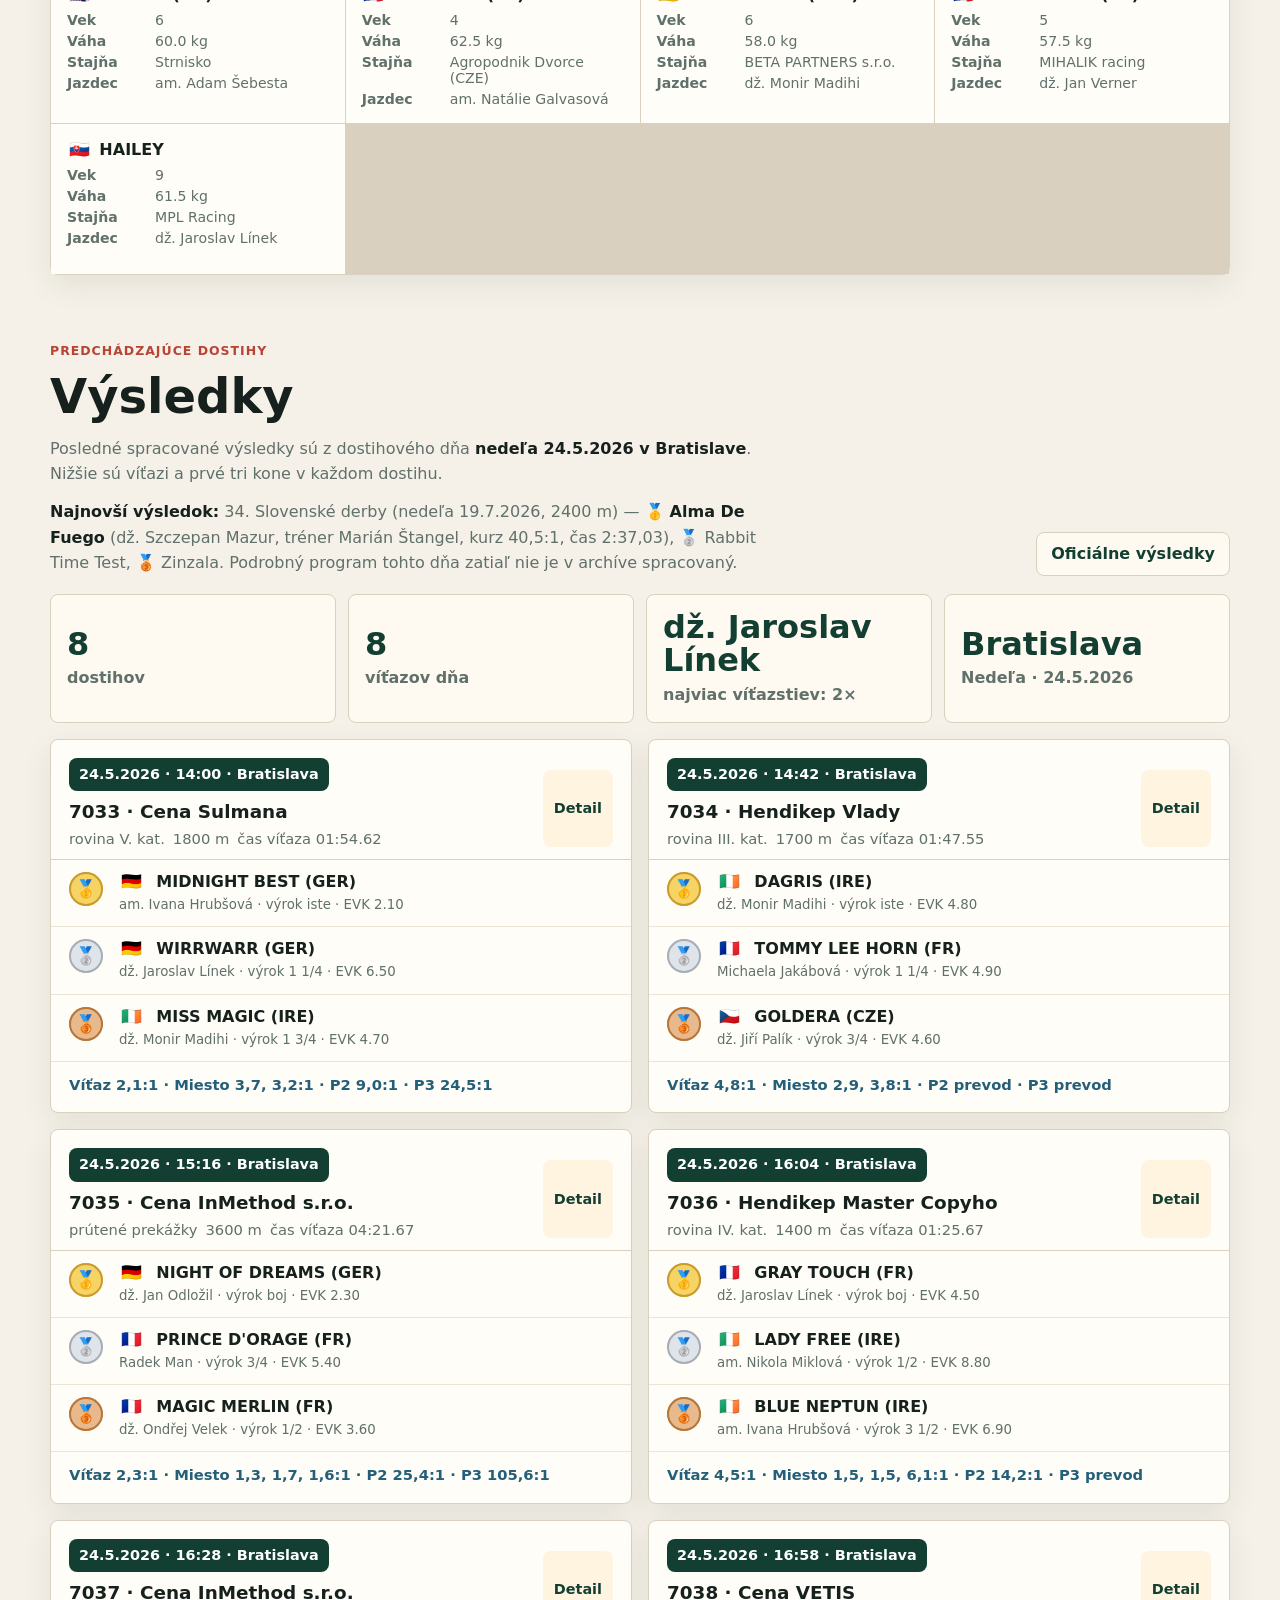
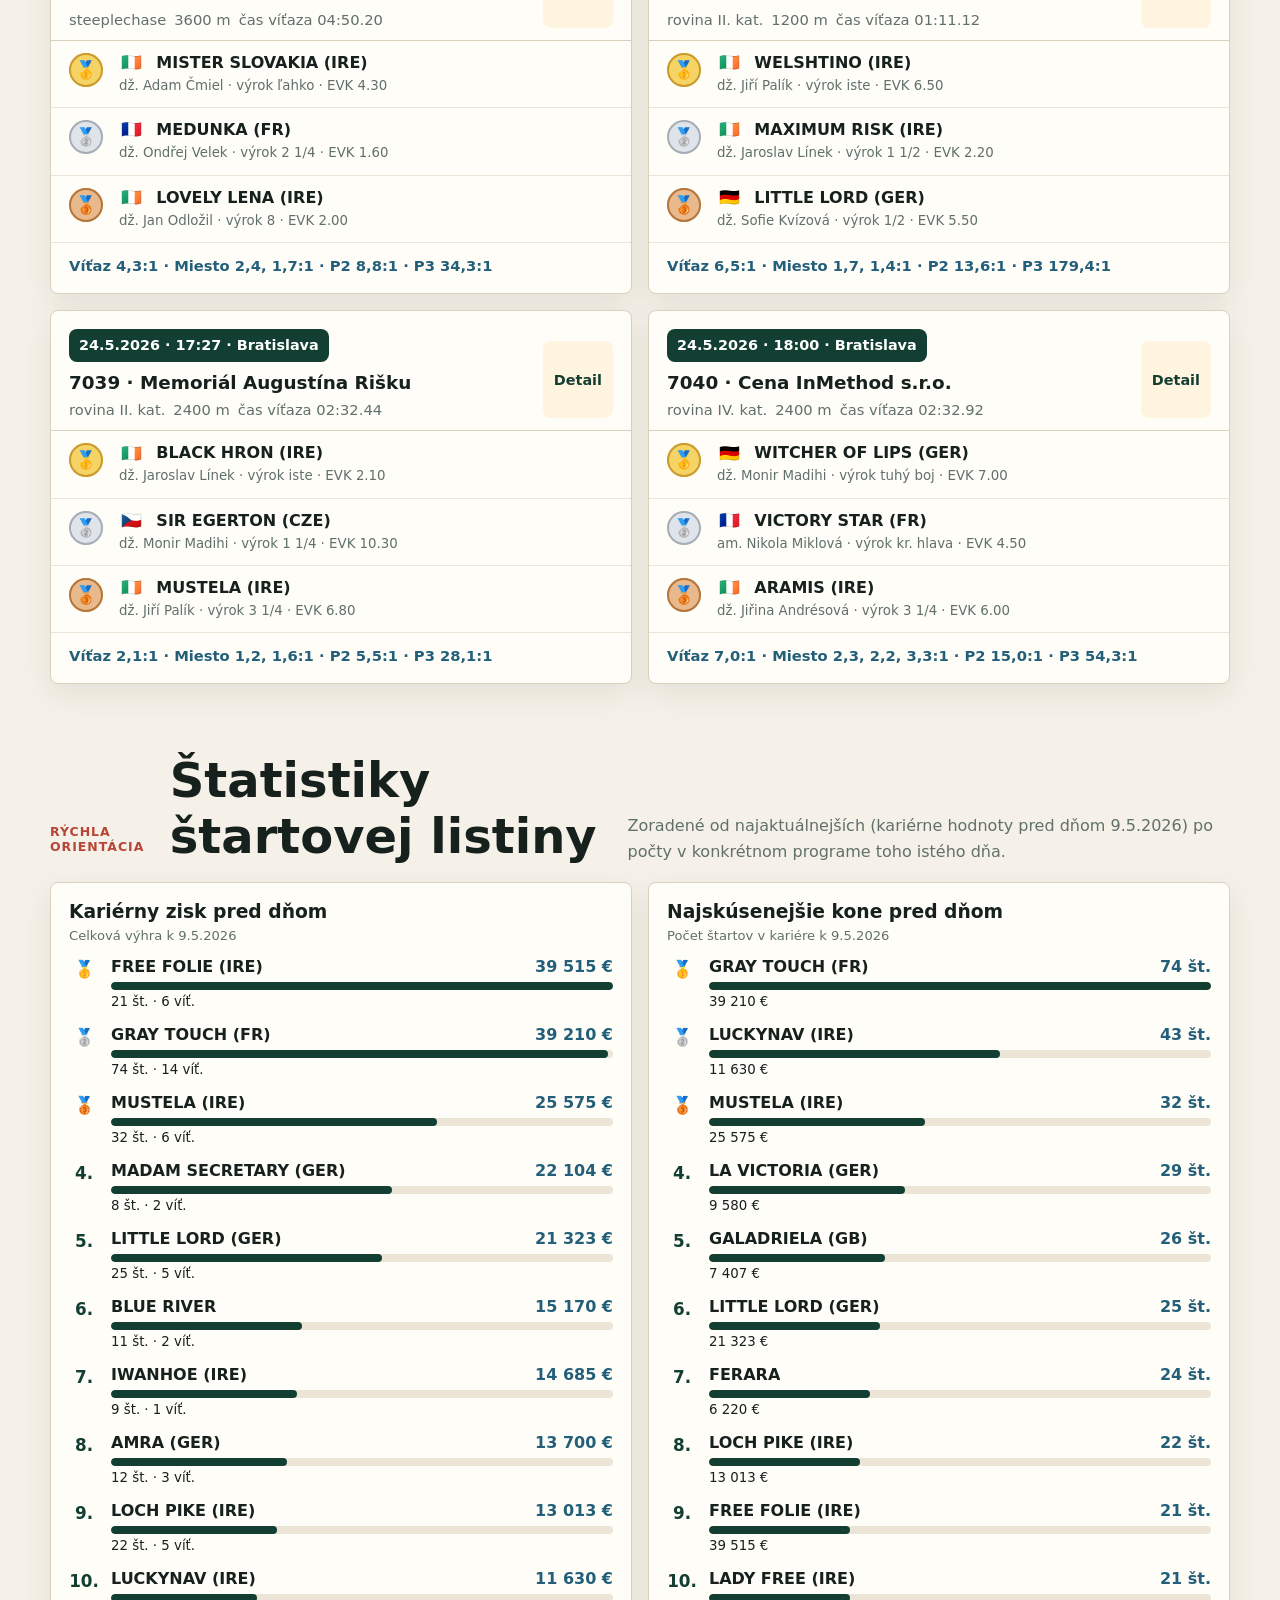
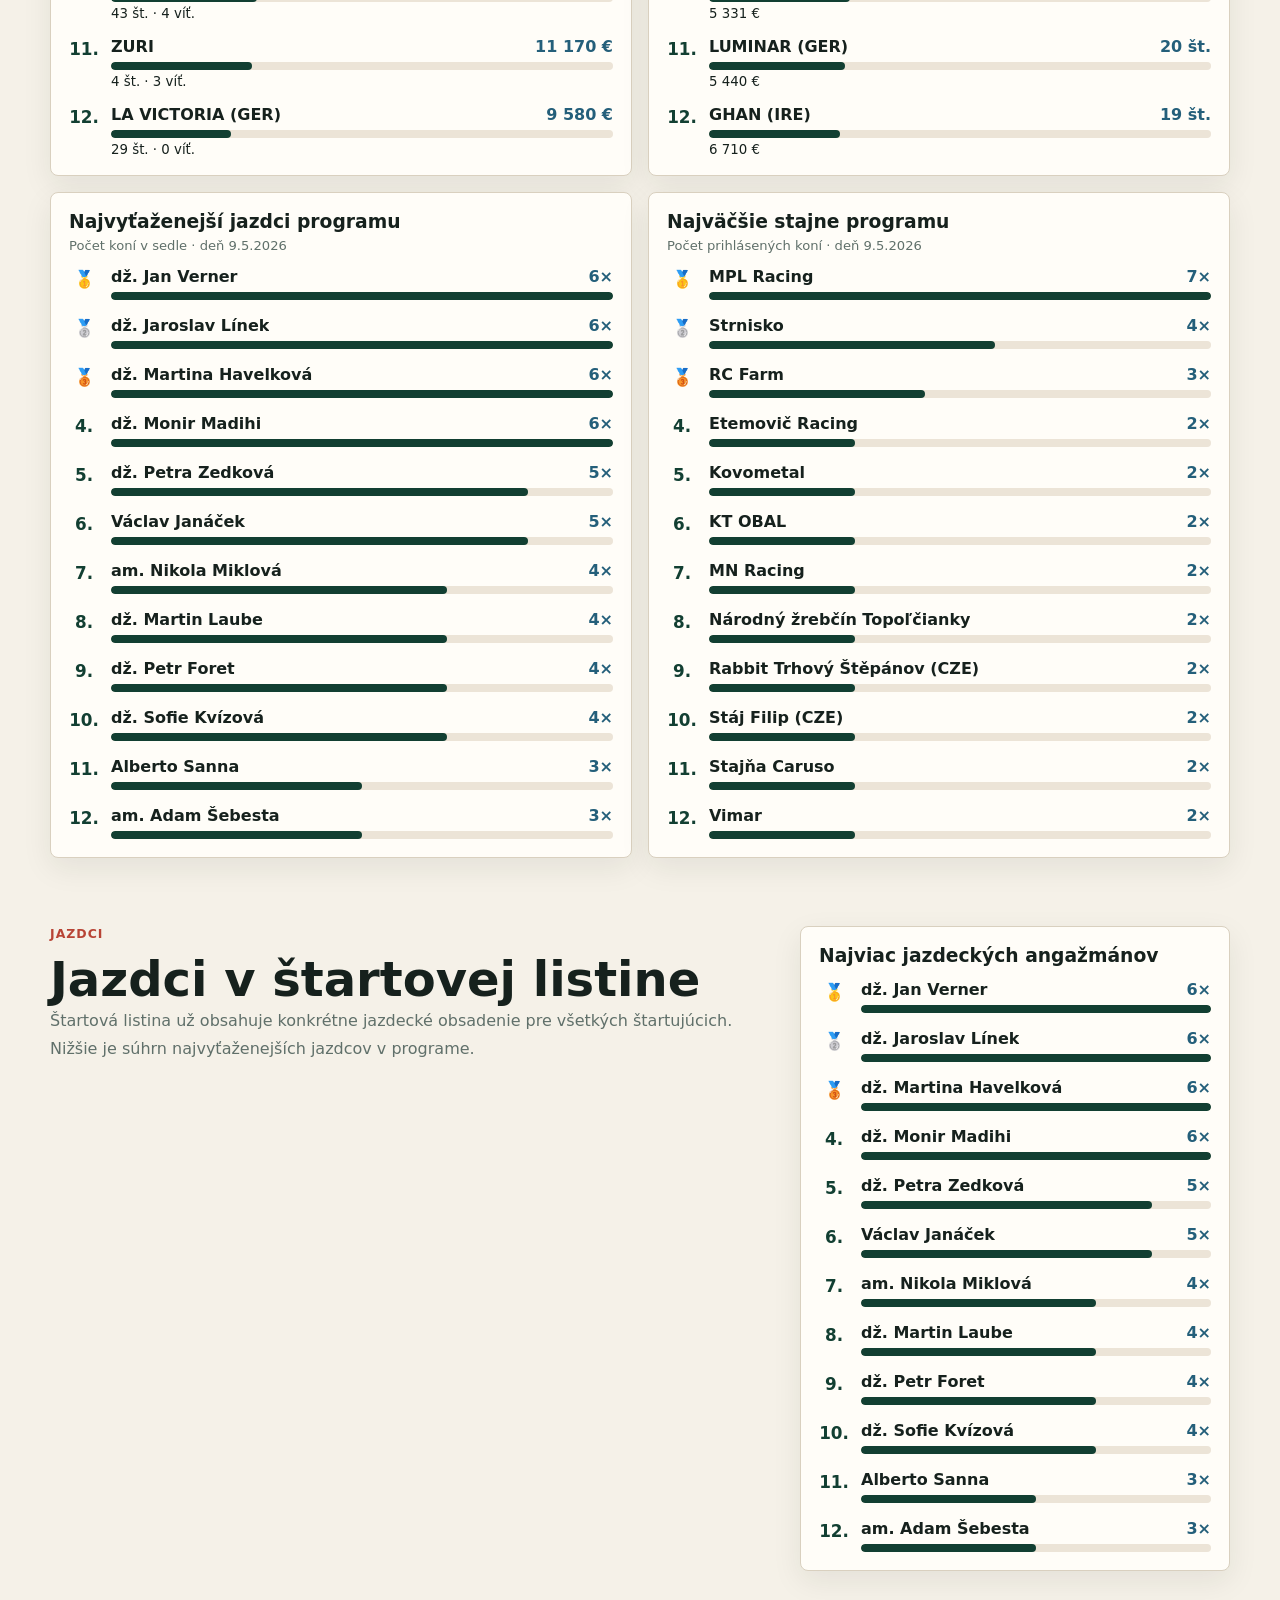
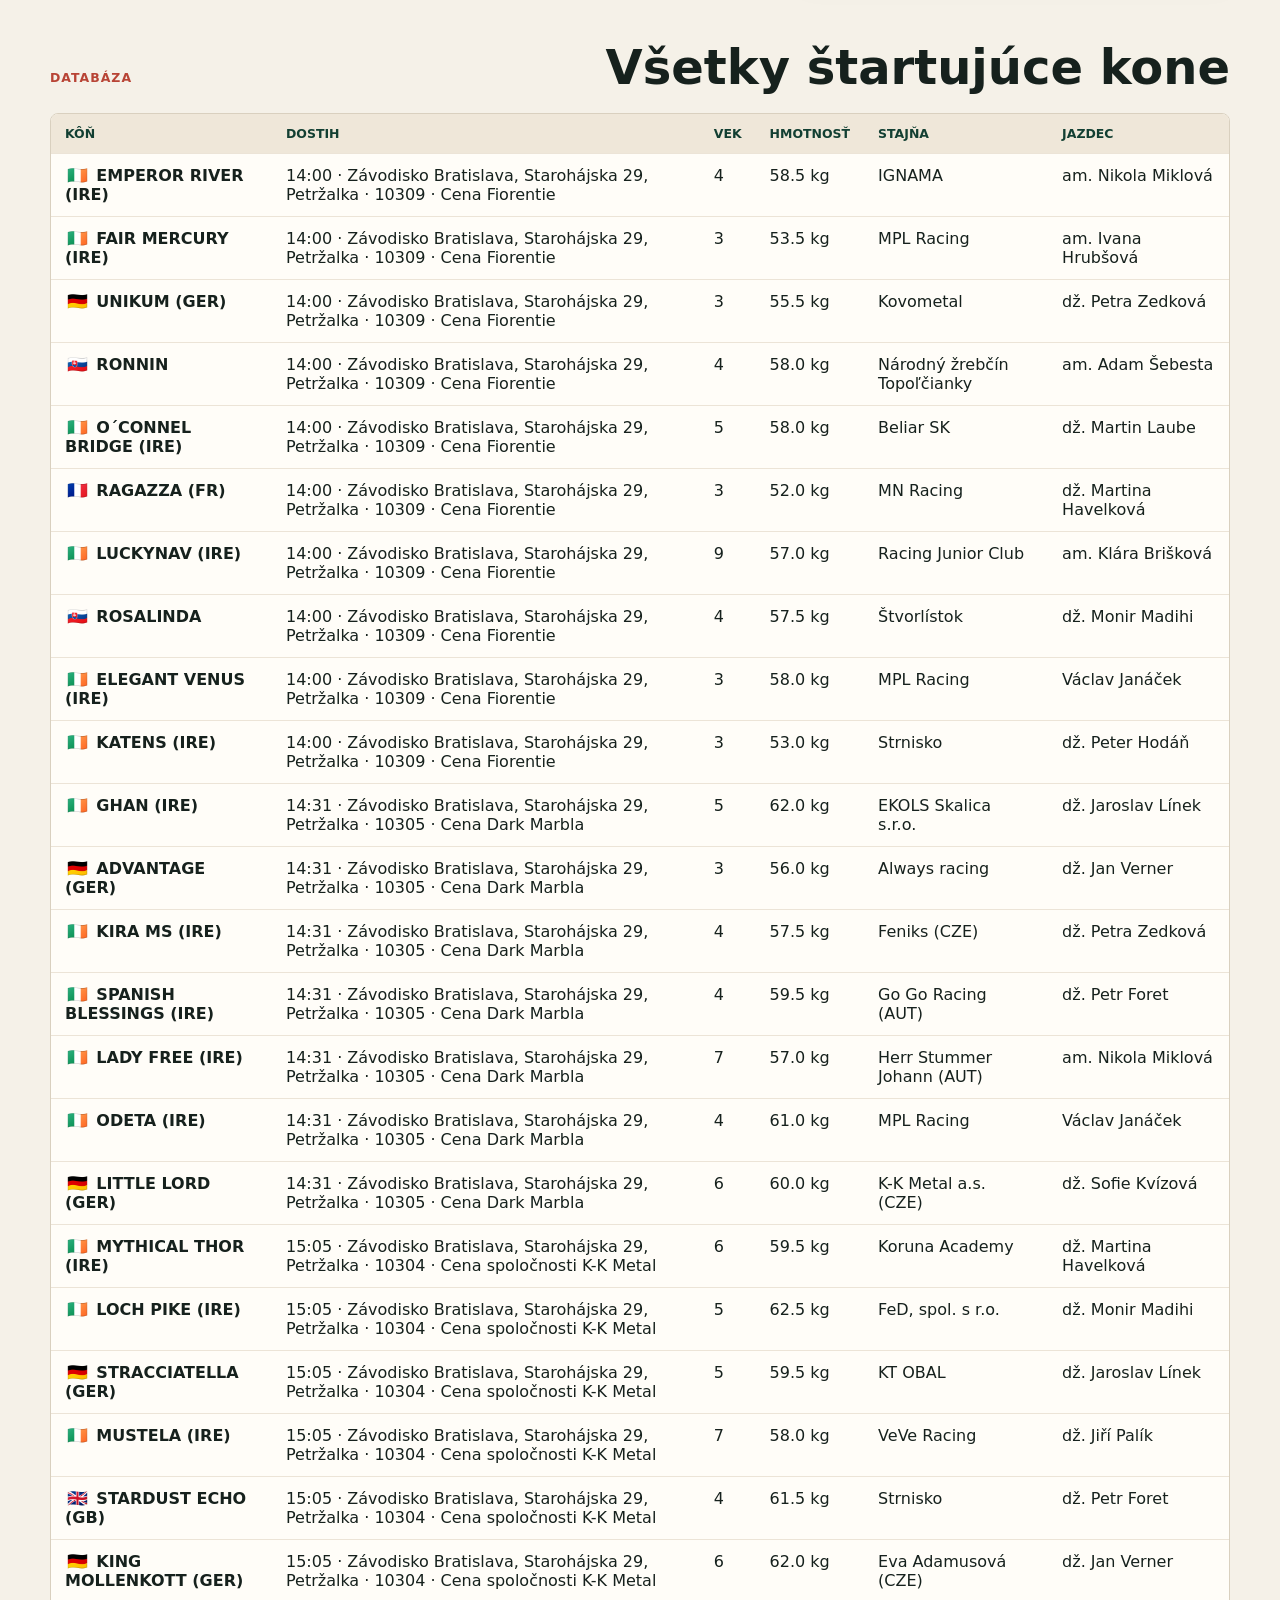
==== commit f4aecc82: "Add subtle running-horses background animation to hero Styri emoji koni bezia naprieč hero sekciou v" ====
--- a/index.html
+++ b/index.html
@@ -27,6 +27,12 @@
 
     <main>
       <section class="hero" aria-labelledby="page-title">
+        <div class="race-bg" aria-hidden="true">
+          <span class="racer racer-1">🐎</span>
+          <span class="racer racer-2">🐎</span>
+          <span class="racer racer-3">🐎</span>
+          <span class="racer racer-4">🐎</span>
+        </div>
         <div class="hero-copy">
           <p class="eyebrow">Bratislava · Starohájska · Sezóna 2026</p>
           <h1 id="page-title">Dostihy v Petržalke</h1>
--- a/styles.css
+++ b/styles.css
@@ -79,12 +79,84 @@
 }
 
 .hero {
+  position: relative;
   min-height: 430px;
   display: grid;
   grid-template-columns: minmax(0, 1fr) 360px;
   align-items: end;
   gap: 32px;
   padding: 72px 0 42px;
+  overflow: hidden;
+}
+
+.hero-copy,
+.hero-panel {
+  position: relative;
+  z-index: 1;
+}
+
+.race-bg {
+  position: absolute;
+  inset: 0;
+  z-index: 0;
+  opacity: 0.1;
+  overflow: hidden;
+  pointer-events: none;
+}
+
+.racer {
+  position: absolute;
+  left: 0;
+  font-size: 3.4rem;
+  line-height: 1;
+  transform: translateX(-20vw) scaleX(-1);
+  animation: gallop linear infinite;
+  will-change: transform;
+}
+
+.racer-1 {
+  top: 8%;
+  font-size: 4rem;
+  animation-duration: 13s;
+  animation-delay: -2s;
+}
+
+.racer-2 {
+  top: 34%;
+  font-size: 2.9rem;
+  animation-duration: 17s;
+  animation-delay: -8s;
+}
+
+.racer-3 {
+  top: 58%;
+  font-size: 3.6rem;
+  animation-duration: 15s;
+  animation-delay: -5s;
+}
+
+.racer-4 {
+  top: 80%;
+  font-size: 2.6rem;
+  animation-duration: 20s;
+  animation-delay: -12s;
+}
+
+@keyframes gallop {
+  from {
+    transform: translateX(-20vw) scaleX(-1);
+  }
+  to {
+    transform: translateX(120vw) scaleX(-1);
+  }
+}
+
+@media (prefers-reduced-motion: reduce) {
+  .racer {
+    animation: none;
+    left: 8%;
+    transform: scaleX(-1);
+  }
 }
 
 .hero-copy h1 {
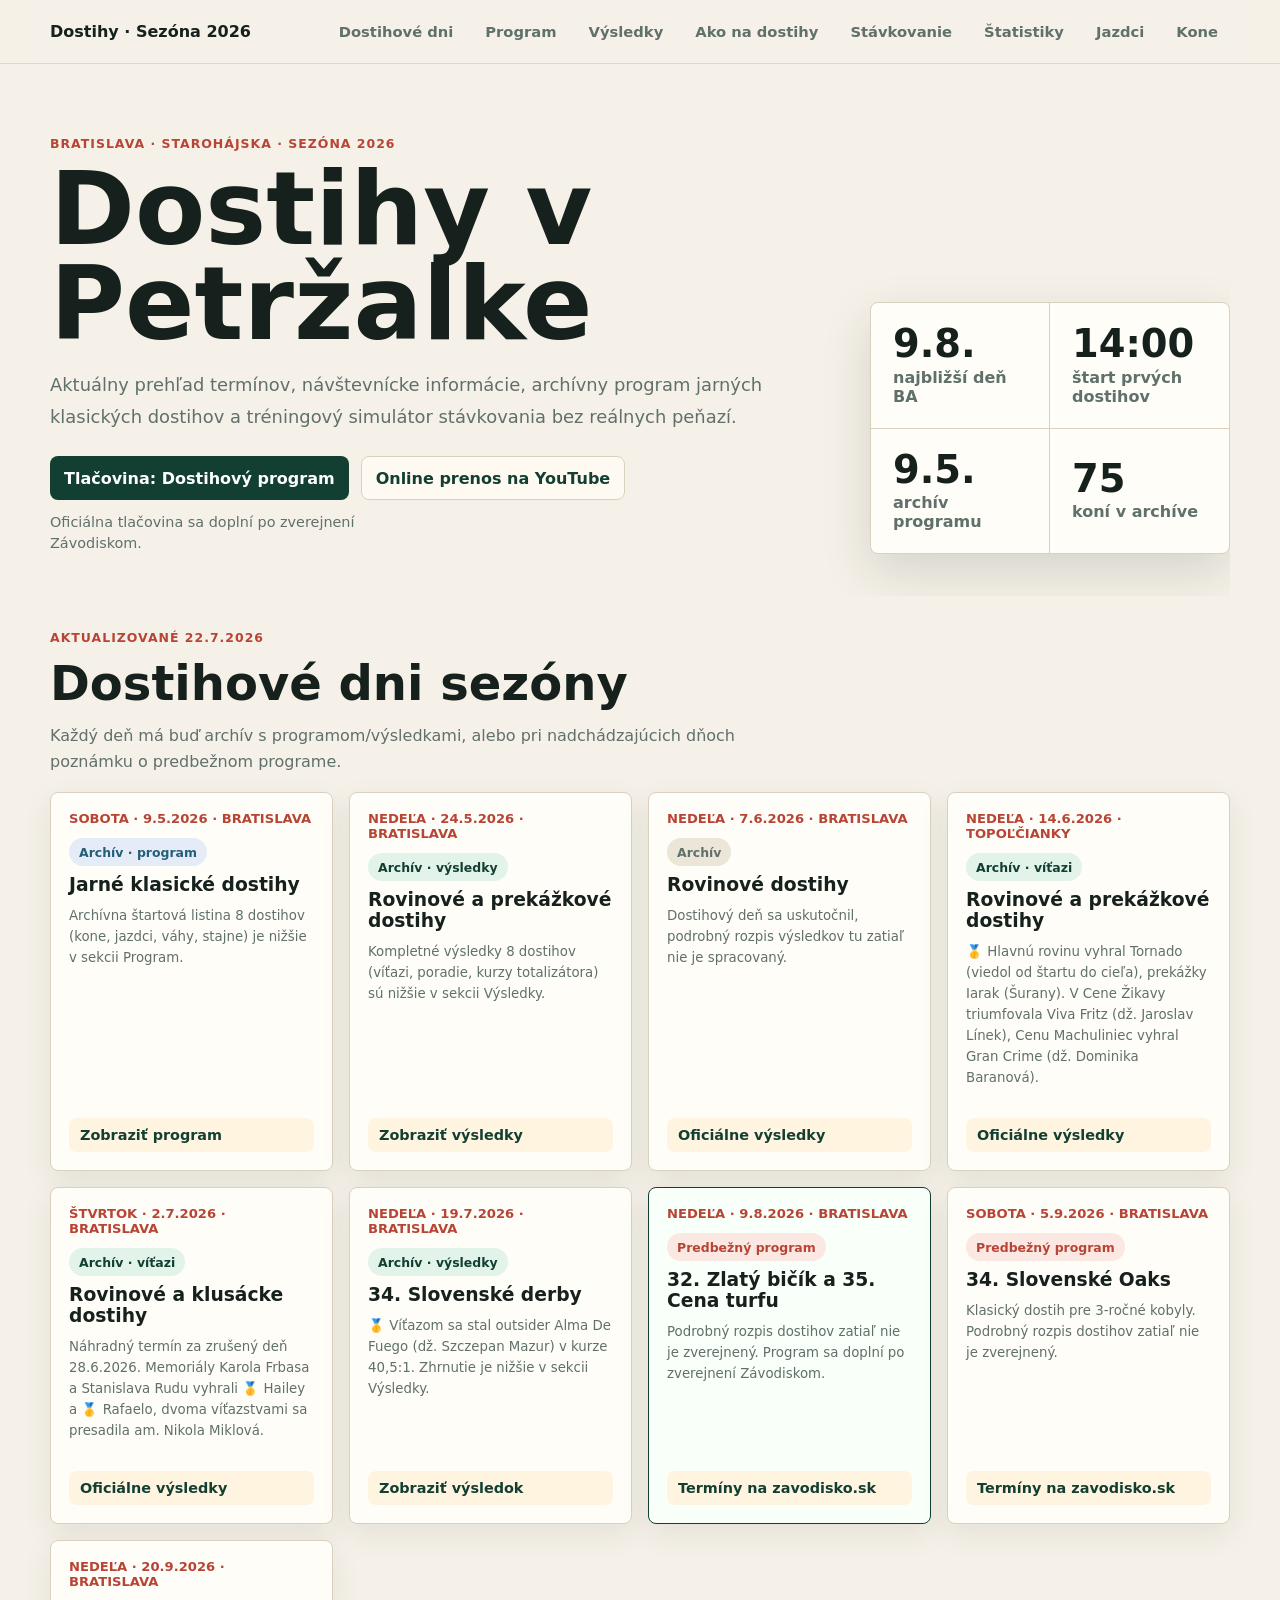
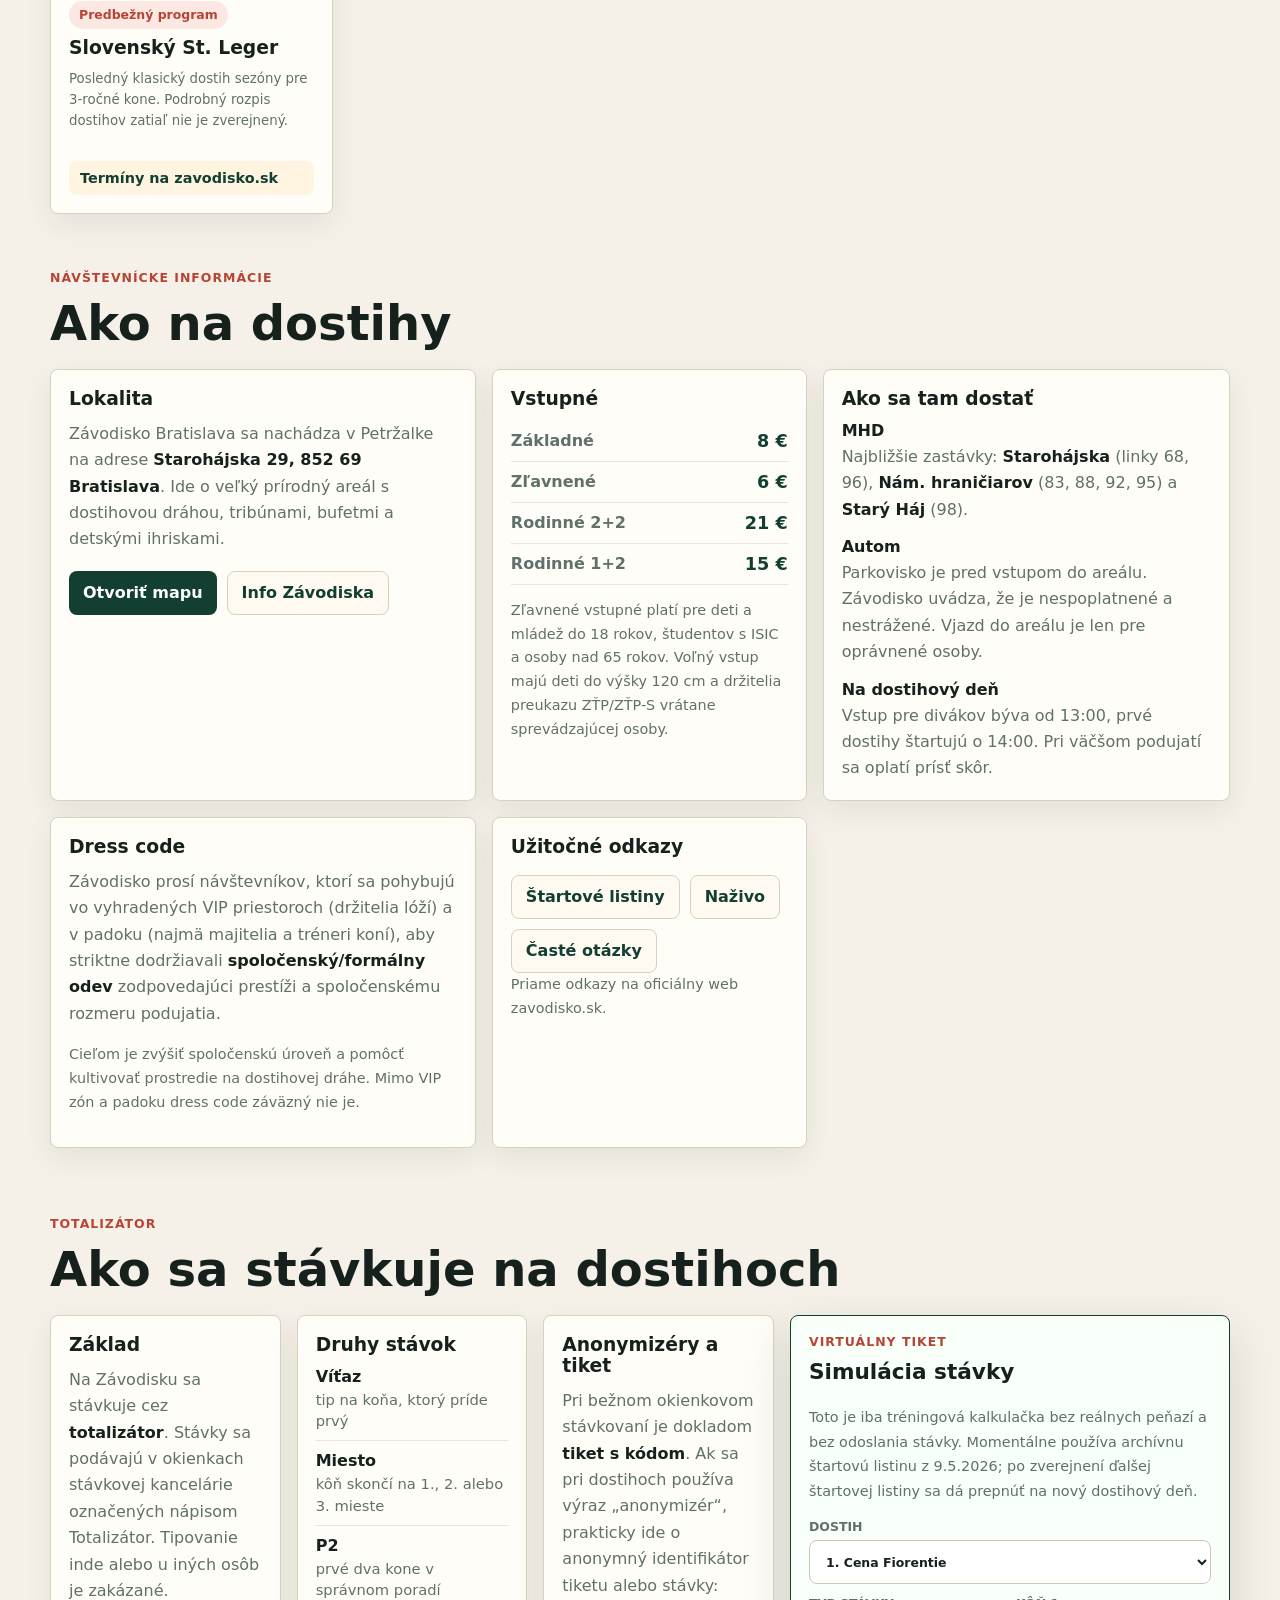
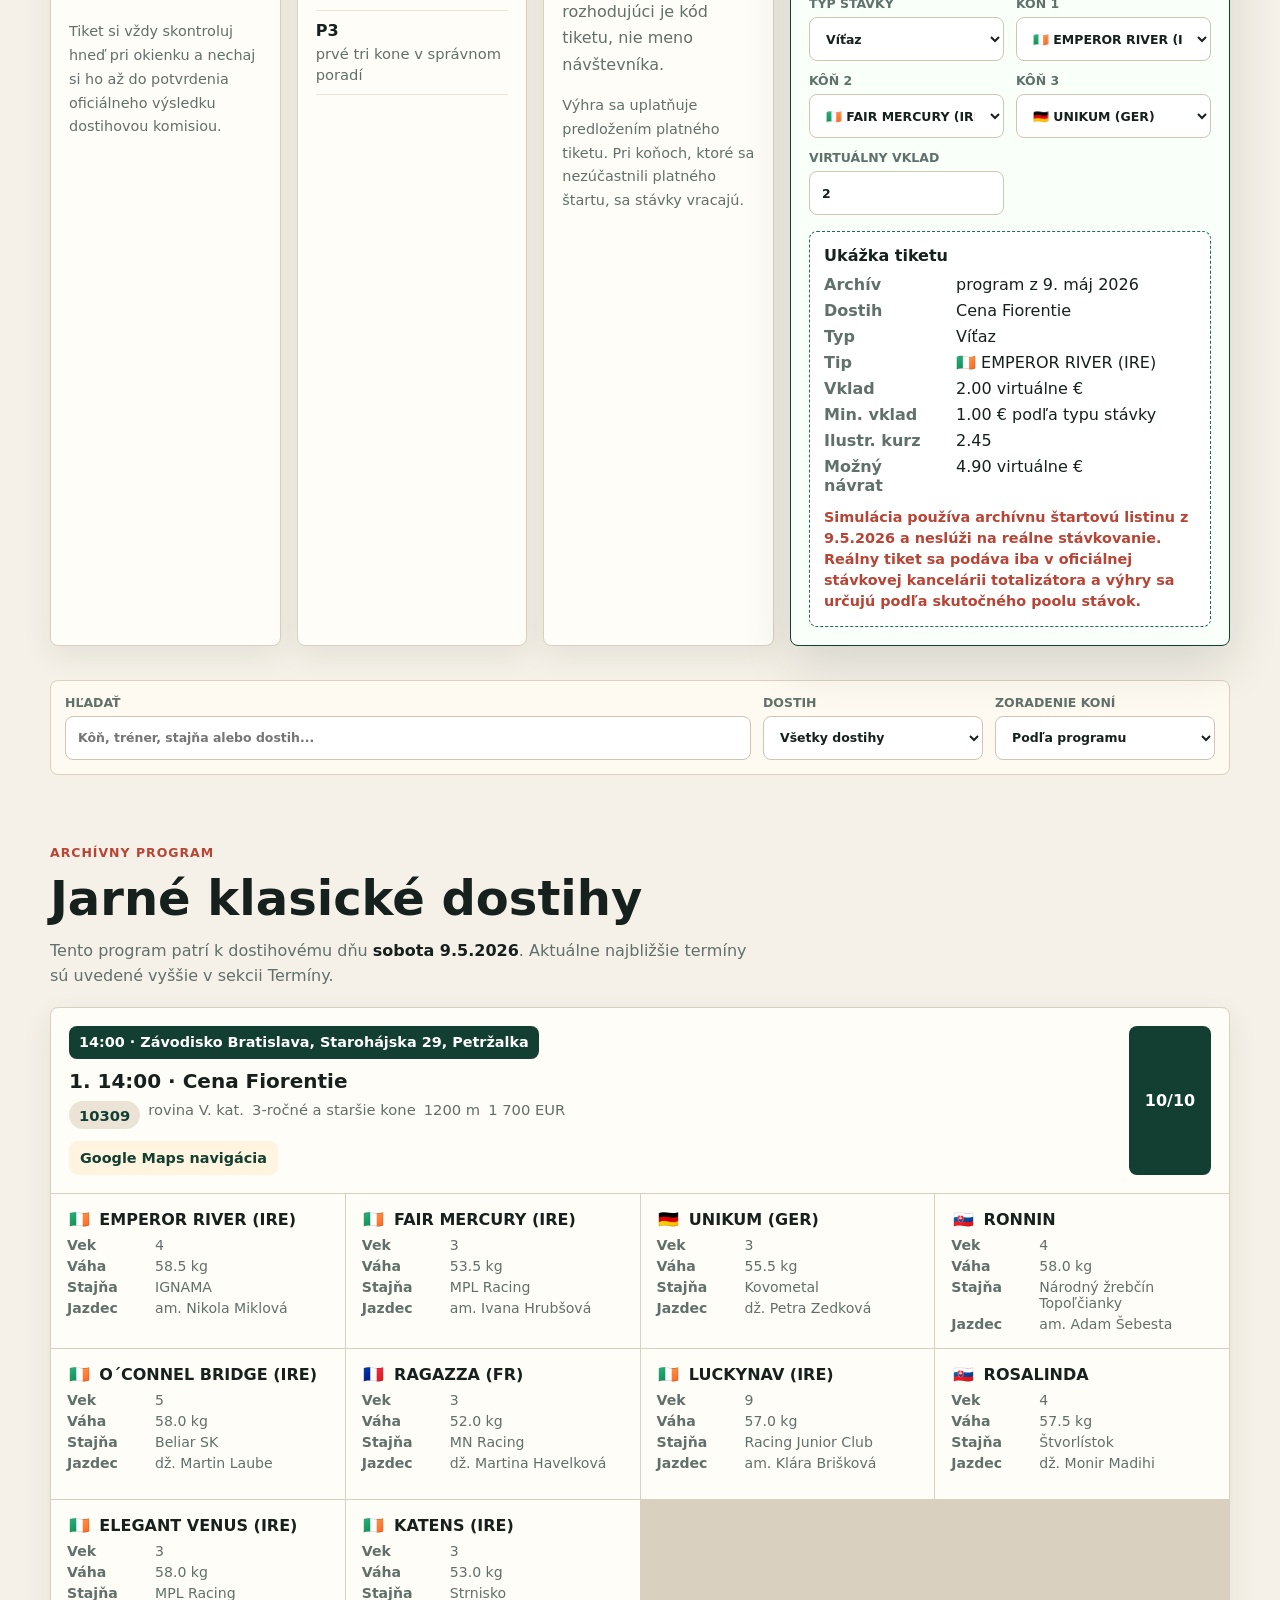
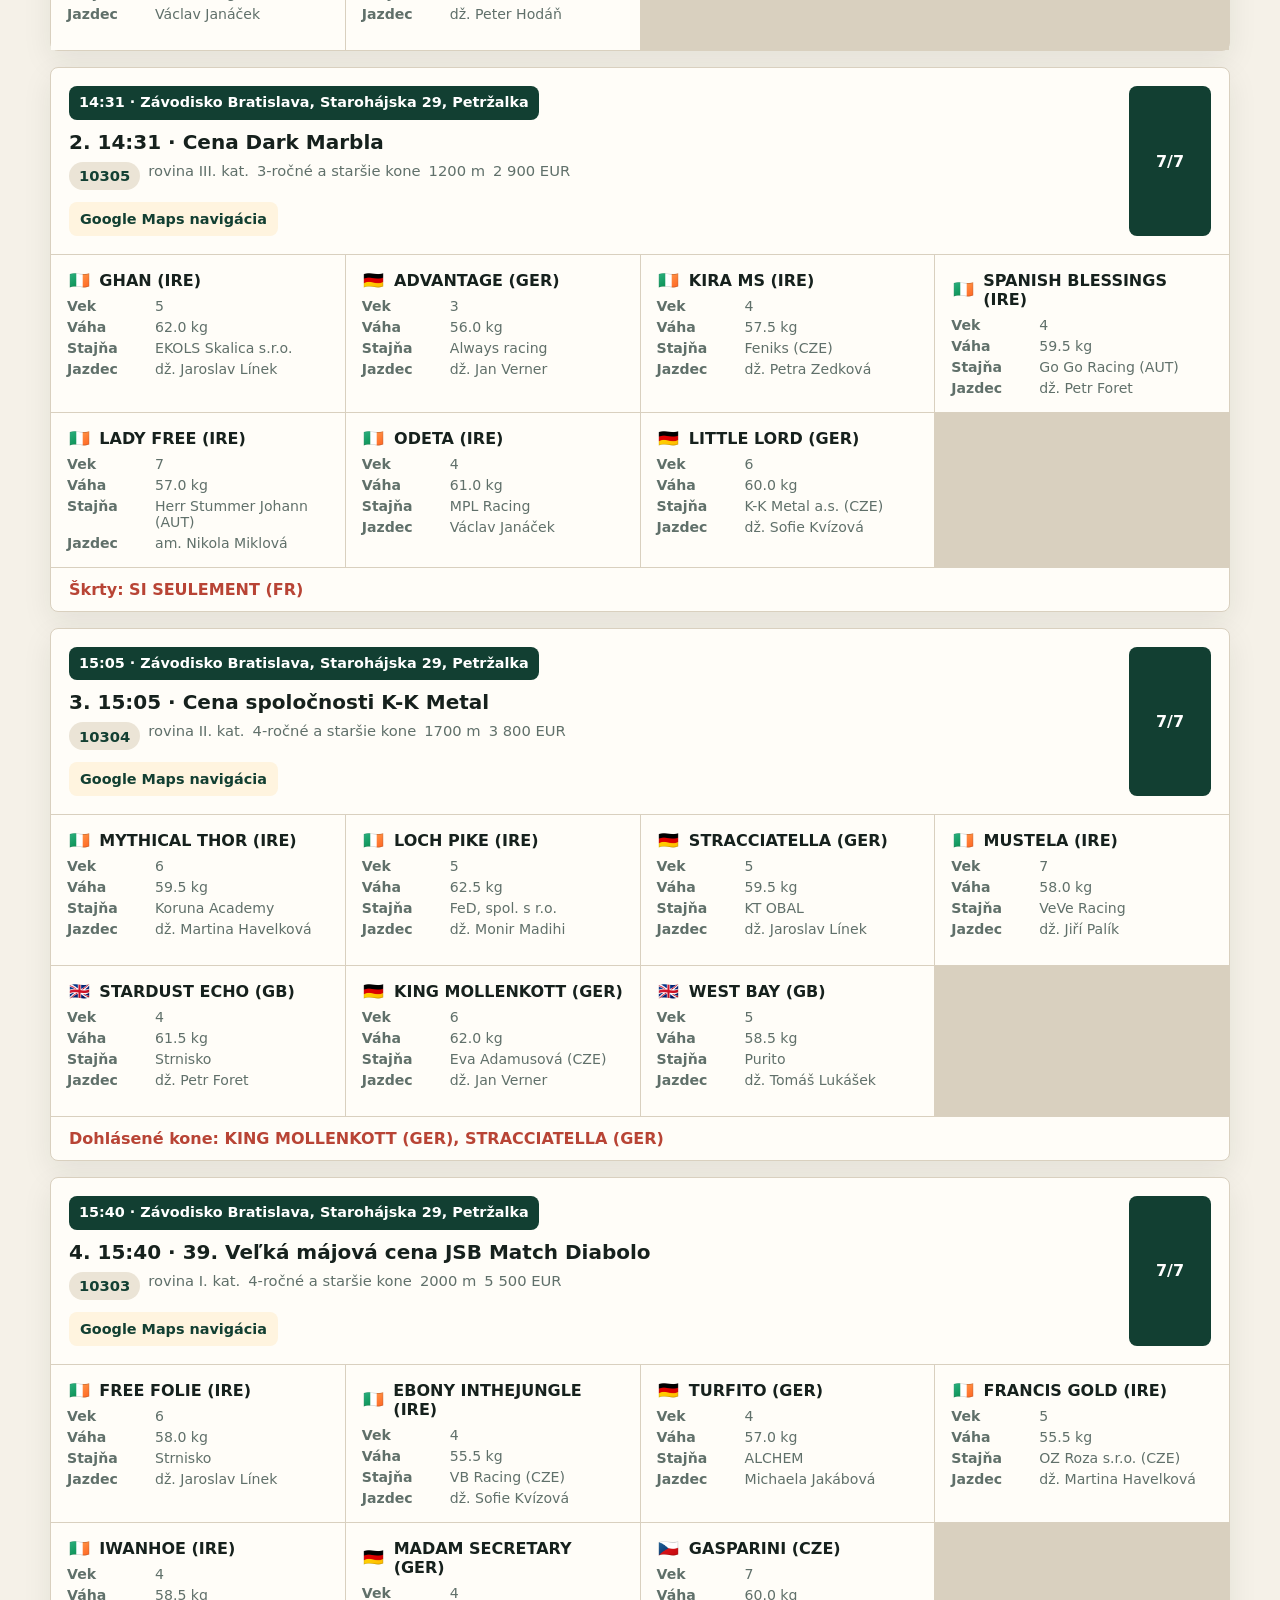
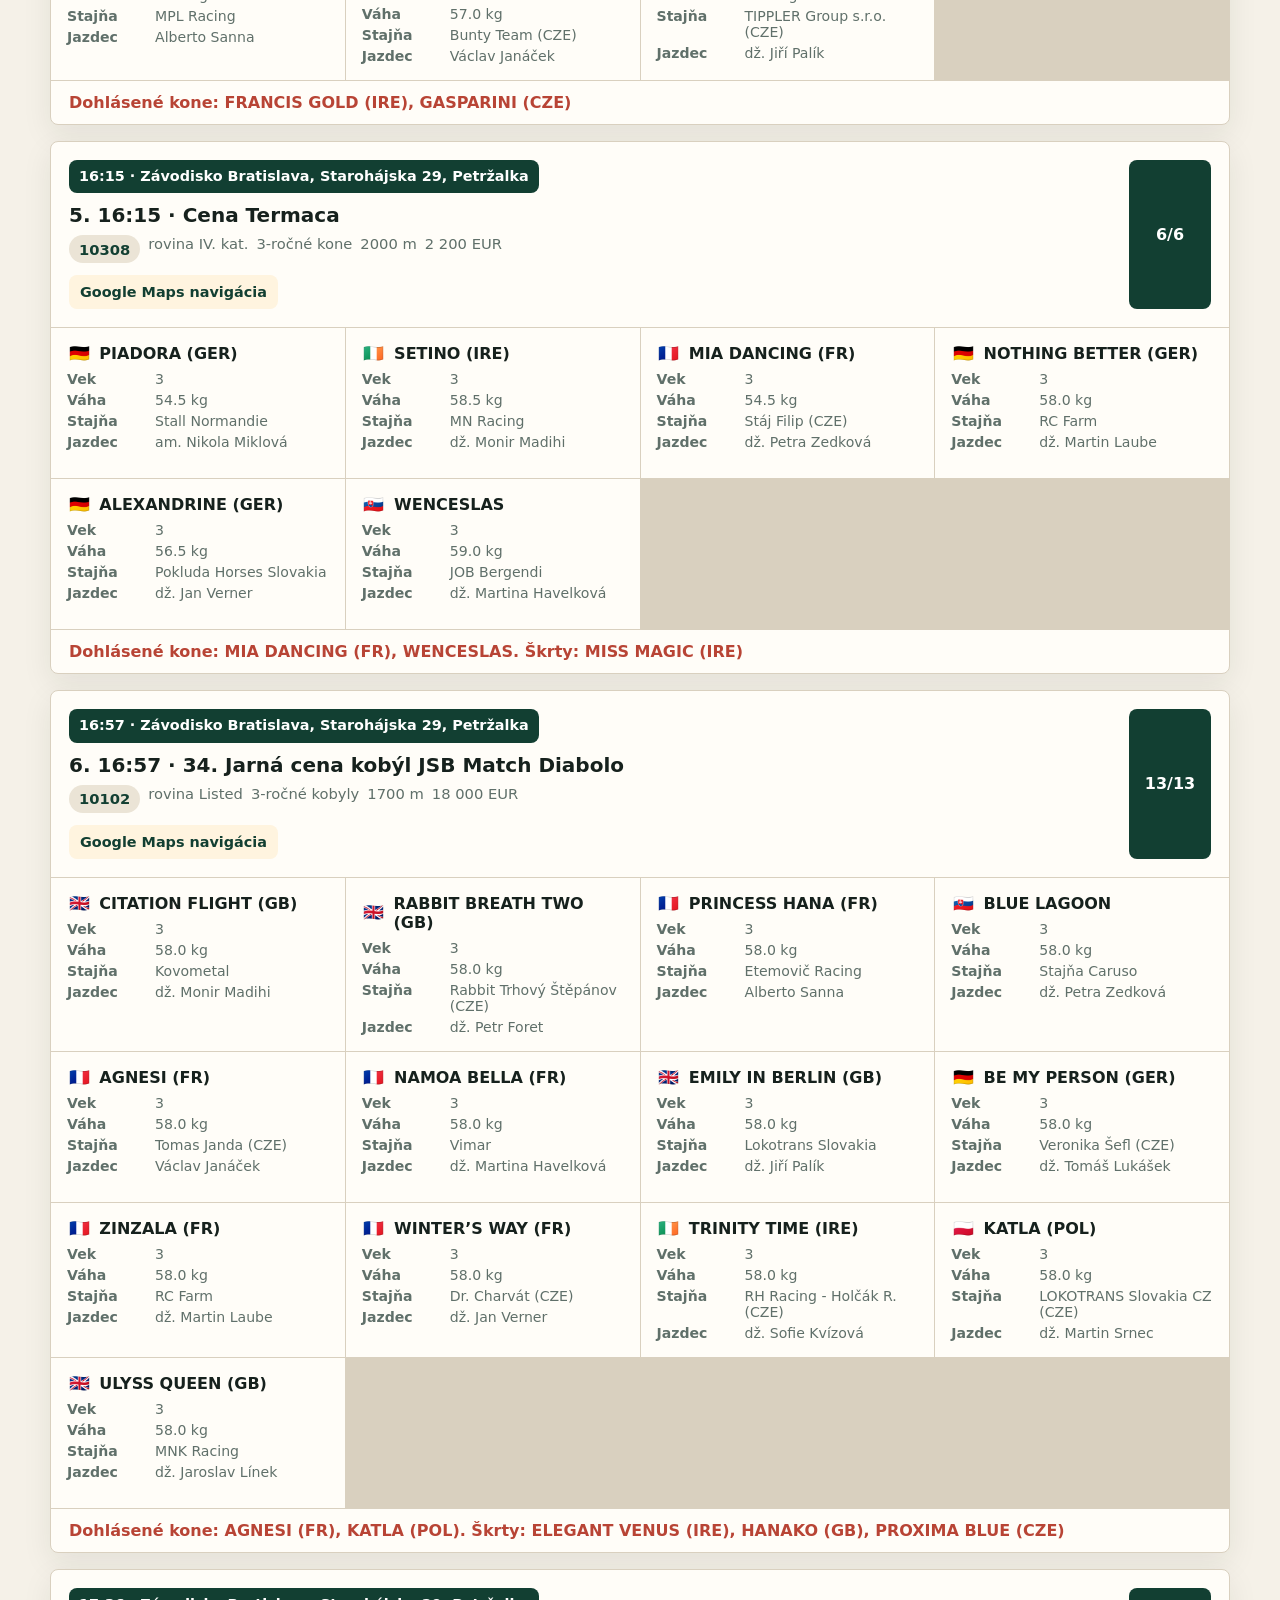
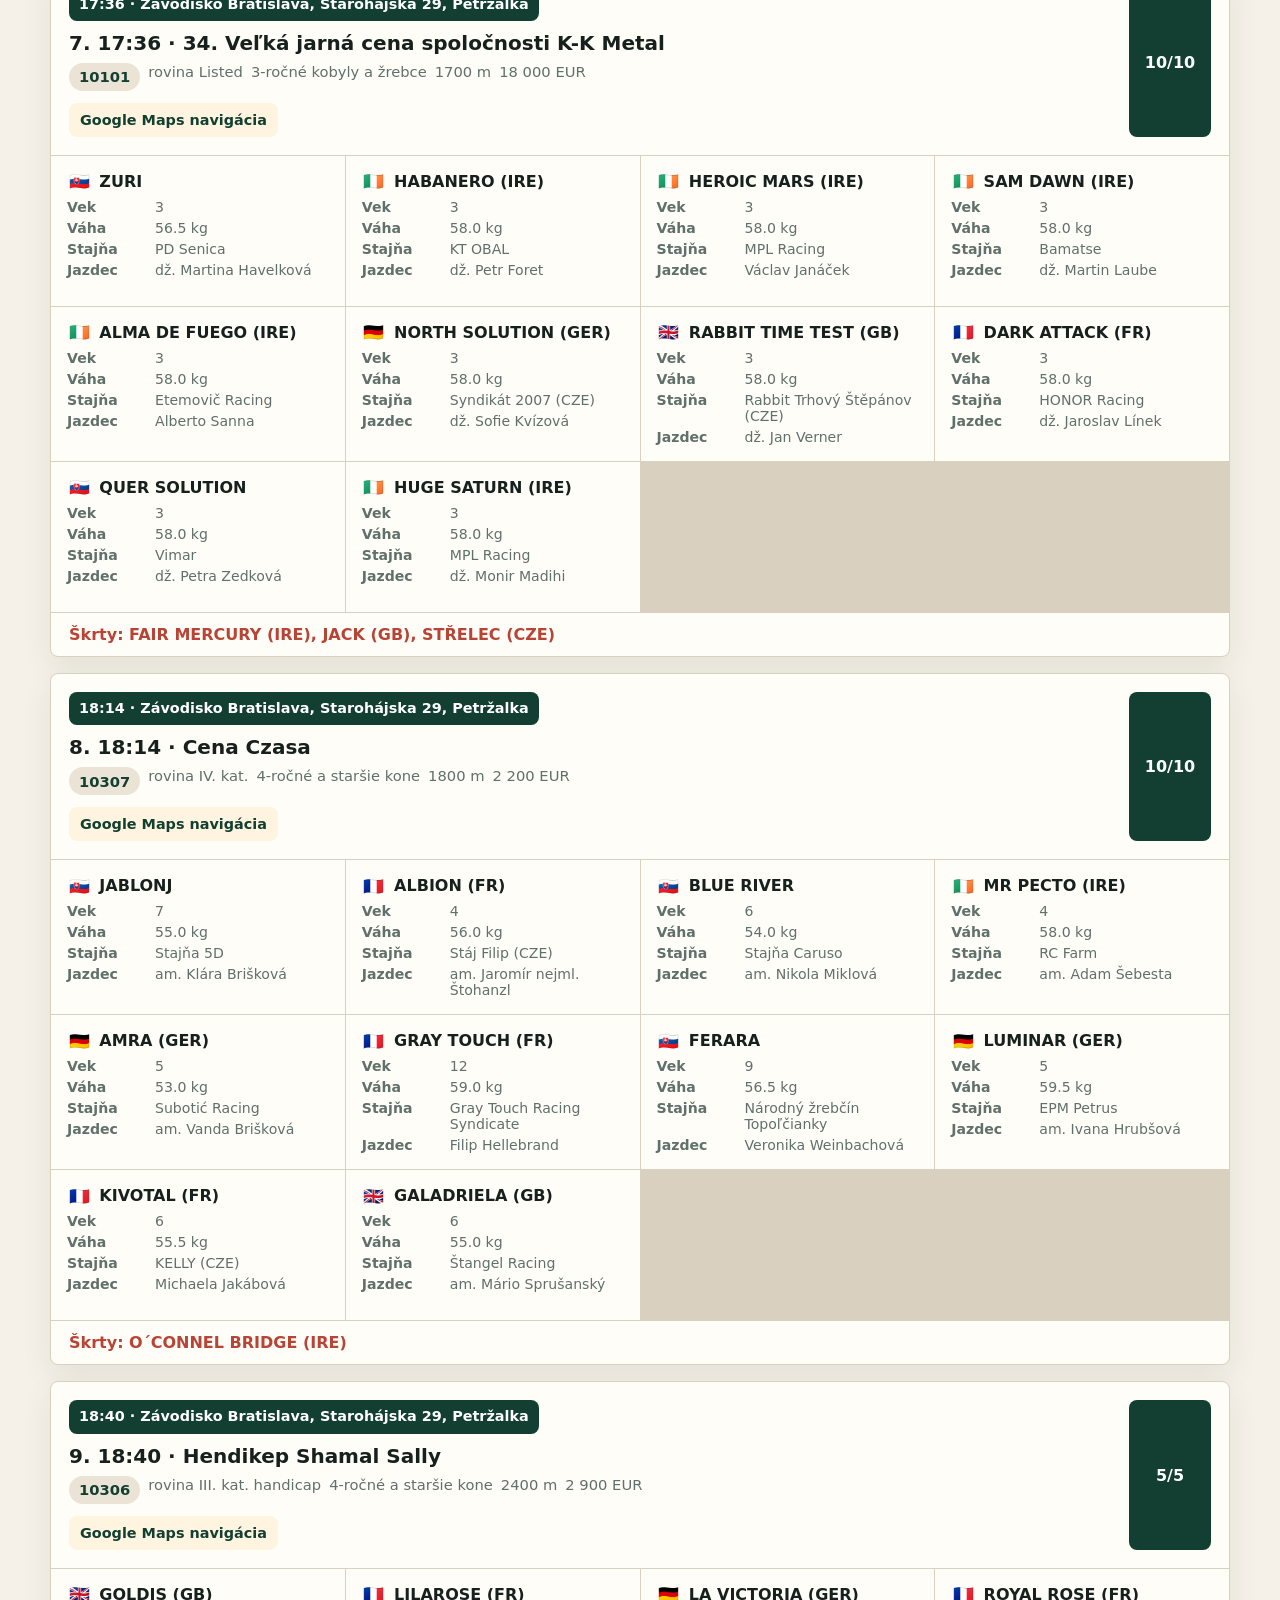
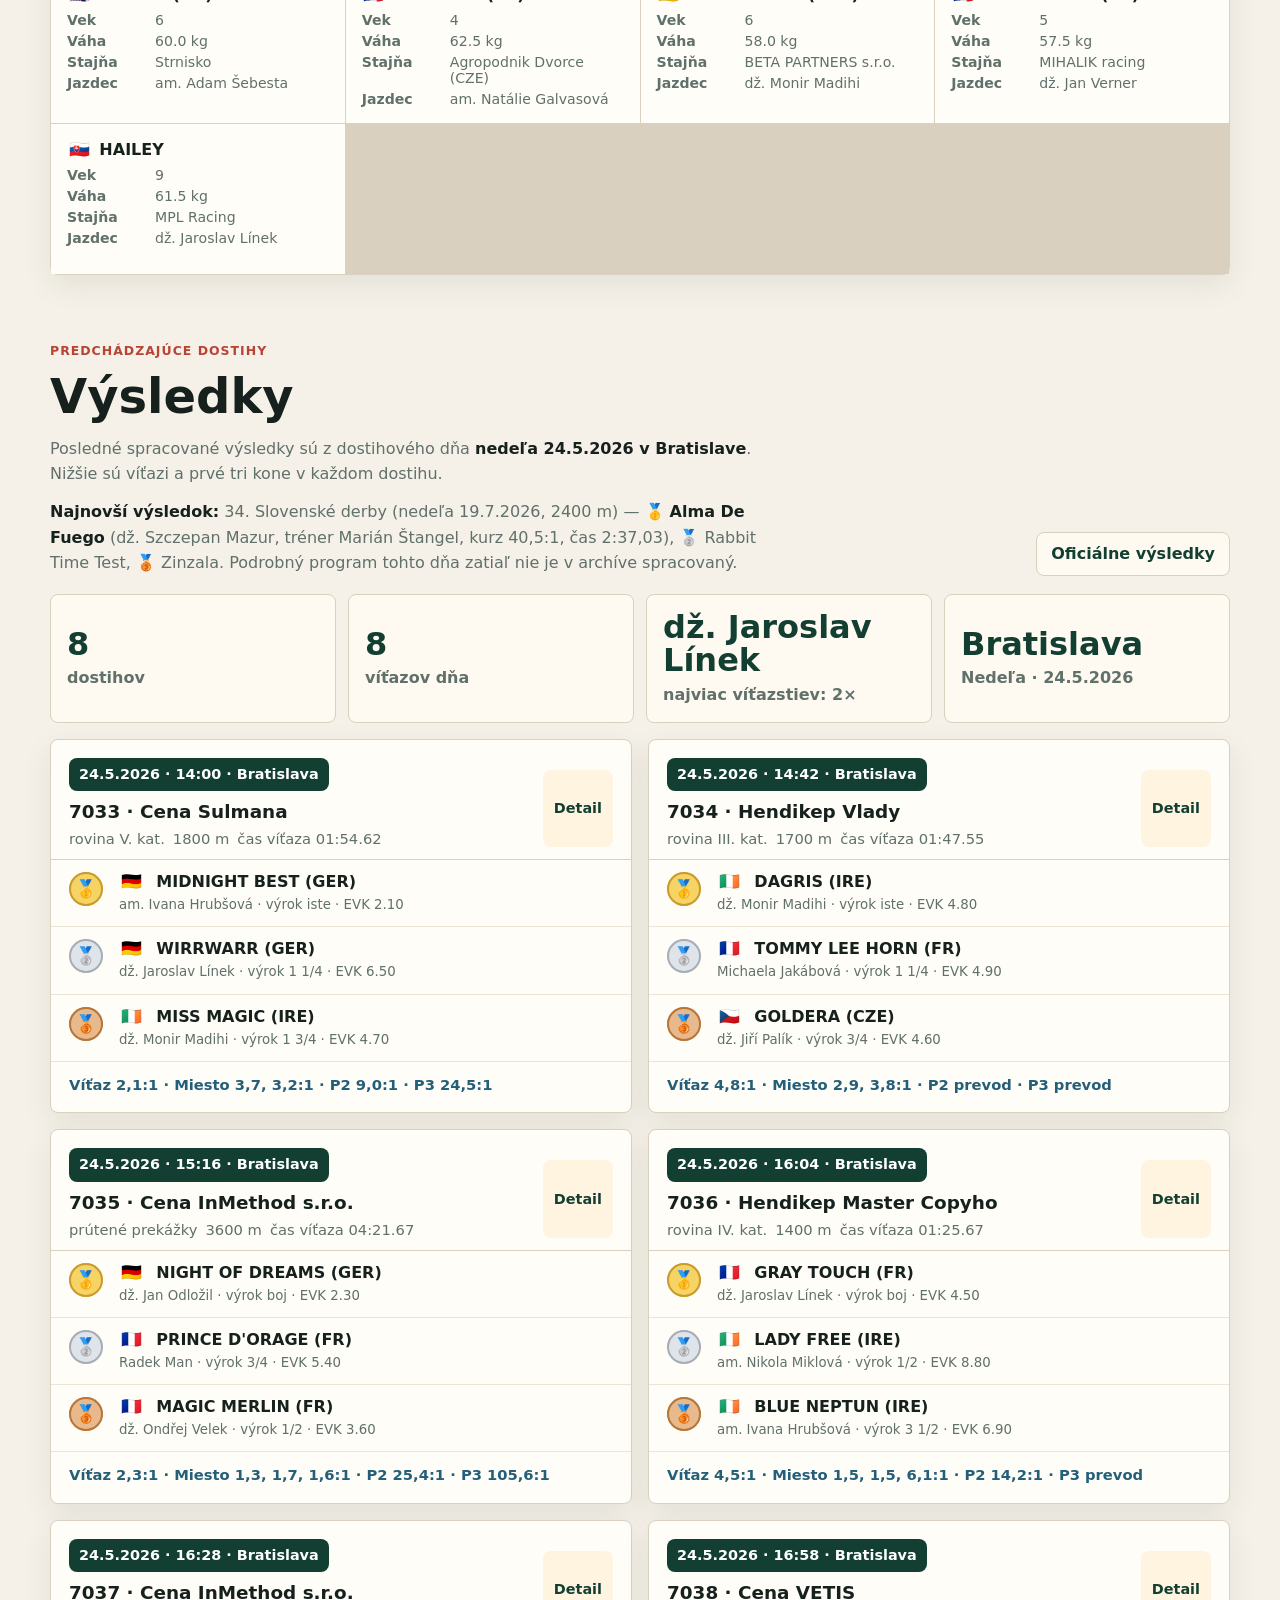
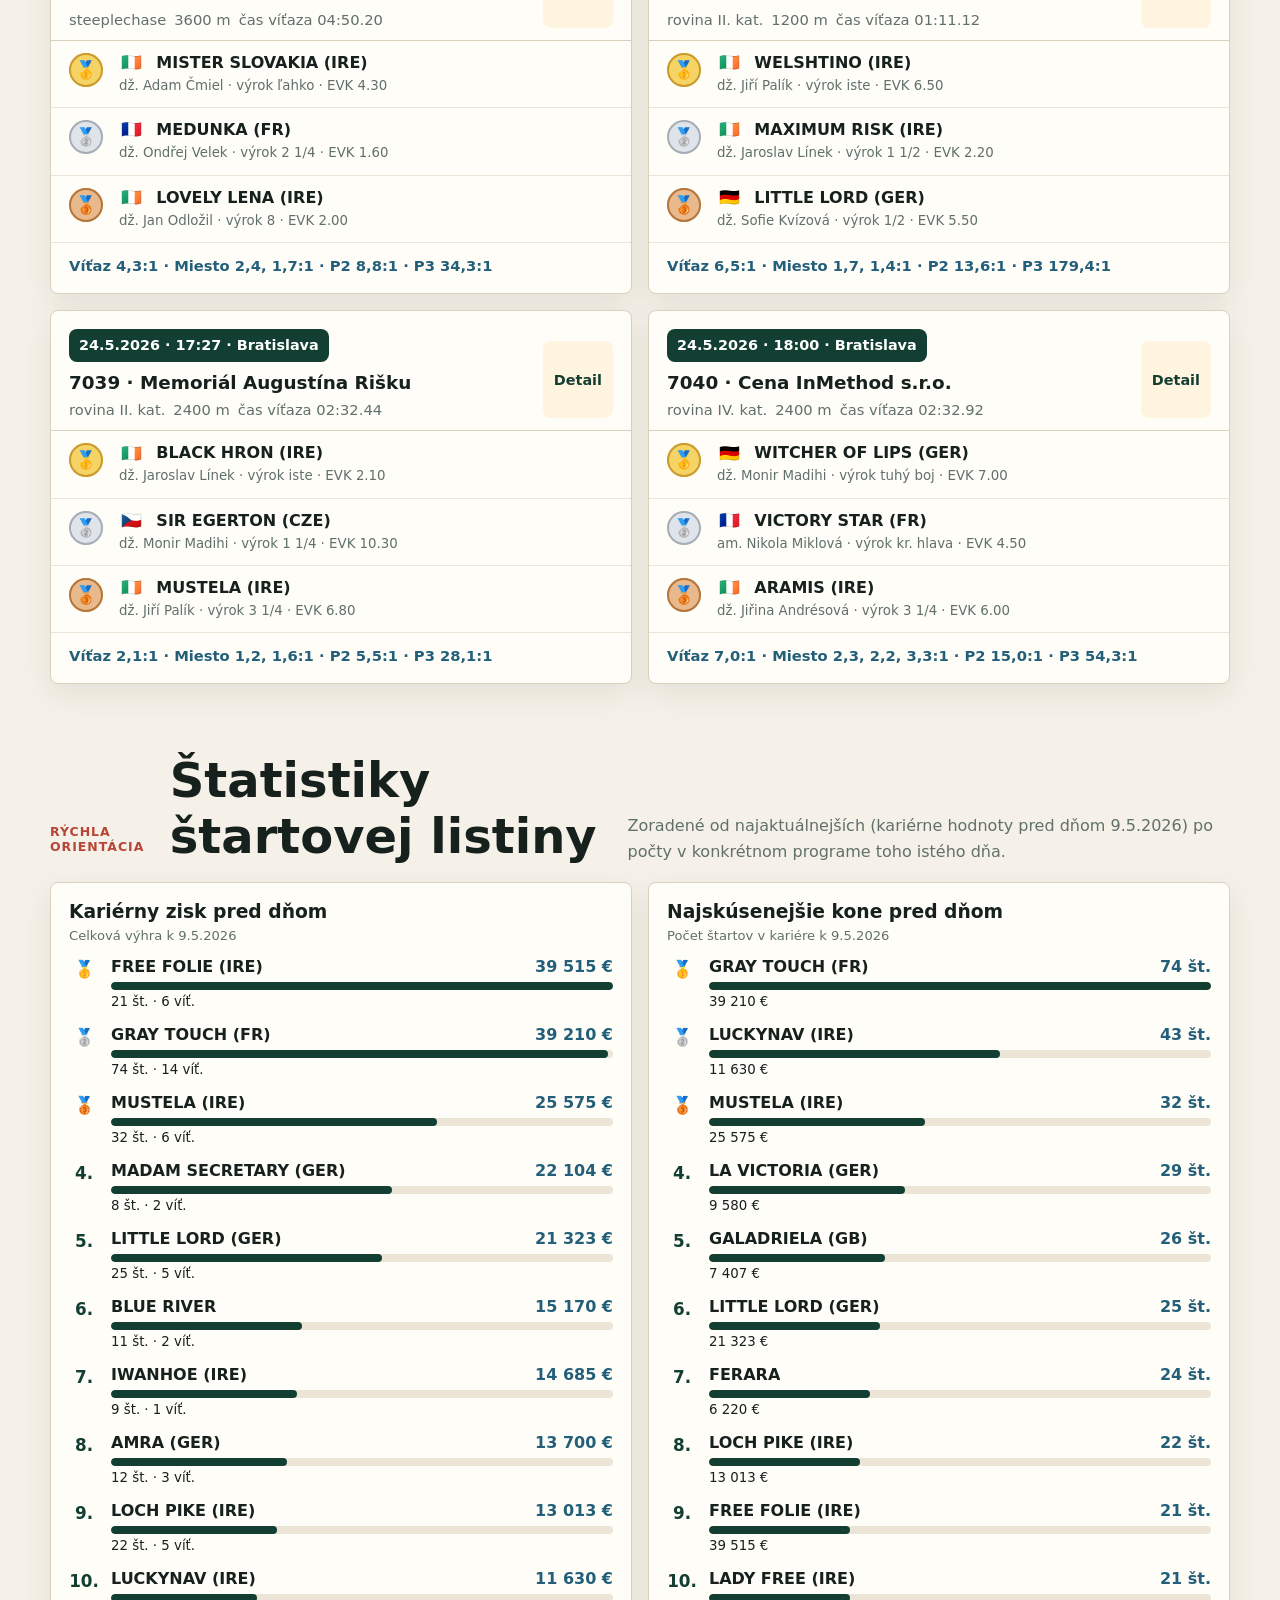
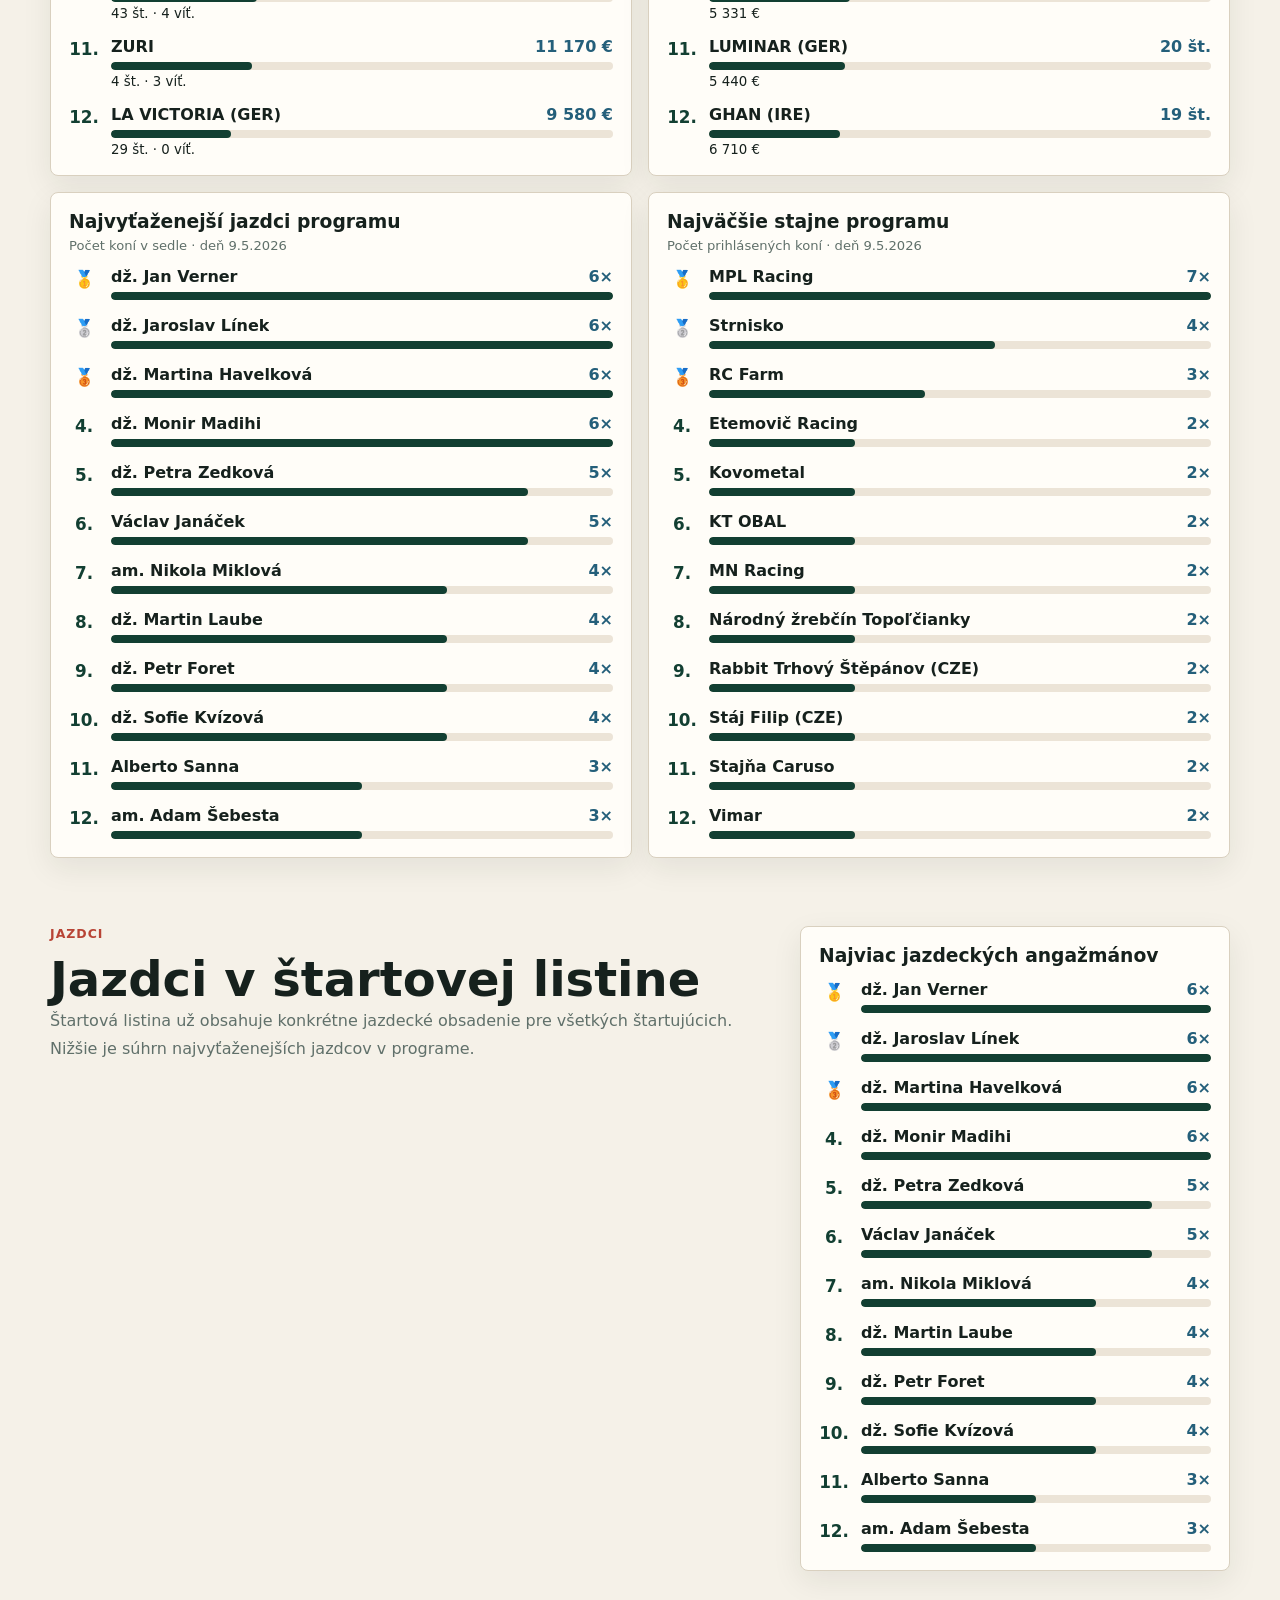
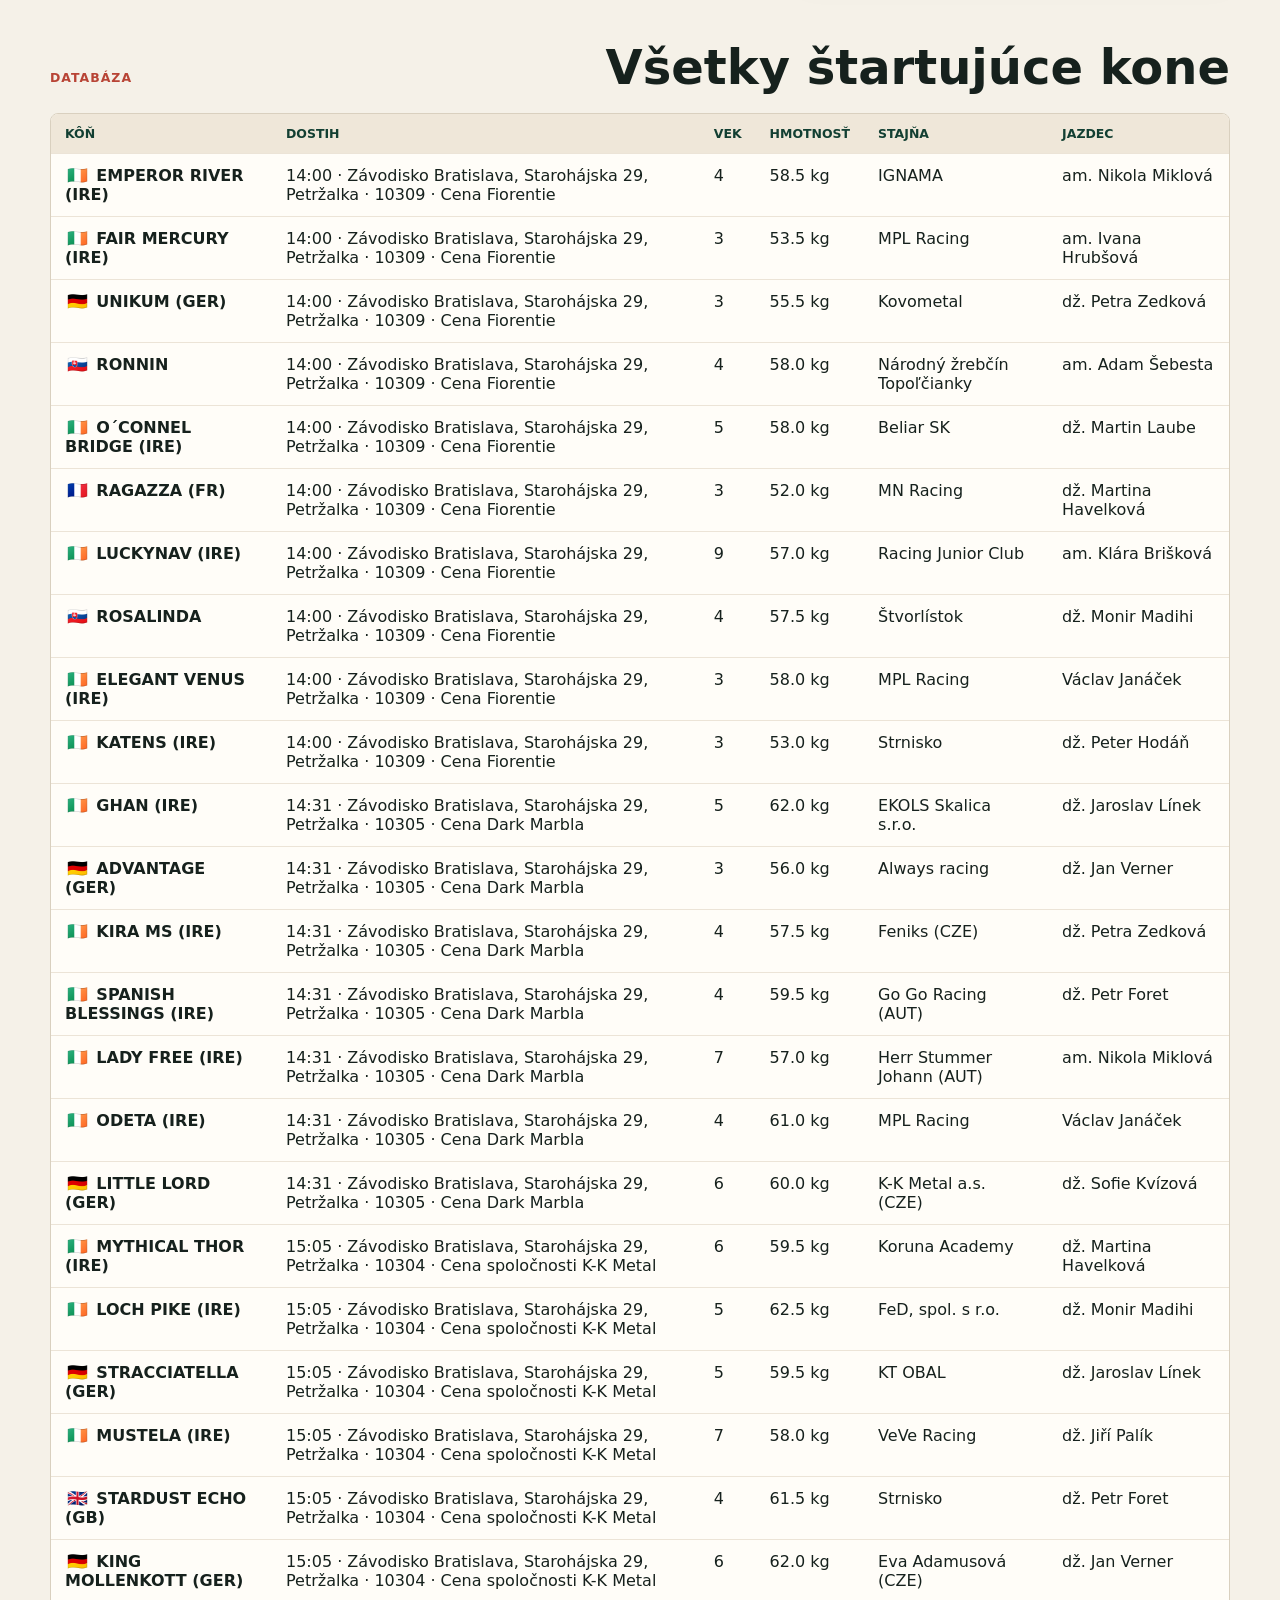
==== commit 622815e4: "Add useful links card: starting lists, live racing, FAQ Dopnena karta "Uzitocne odkazy" do sekcie Ak" ====
--- a/index.html
+++ b/index.html
@@ -173,6 +173,37 @@
               dostihovej dráhe. Mimo VIP zón a padoku dress code záväzný nie je.
             </p>
           </article>
+
+          <article class="visit-card">
+            <h3>Užitočné odkazy</h3>
+            <div class="visit-actions">
+              <a
+                class="button secondary"
+                href="https://web.zavodisko.sk/sk/startove-listiny.html"
+                target="_blank"
+                rel="noreferrer"
+              >
+                Štartové listiny
+              </a>
+              <a
+                class="button secondary"
+                href="https://zavodisko.sk/dostihy-nazivo/"
+                target="_blank"
+                rel="noreferrer"
+              >
+                Naživo
+              </a>
+              <a
+                class="button secondary"
+                href="https://zavodisko.sk/casto-kladene-otazky/"
+                target="_blank"
+                rel="noreferrer"
+              >
+                Časté otázky
+              </a>
+            </div>
+            <p class="muted small">Priame odkazy na oficiálny web zavodisko.sk.</p>
+          </article>
         </div>
       </section>
 
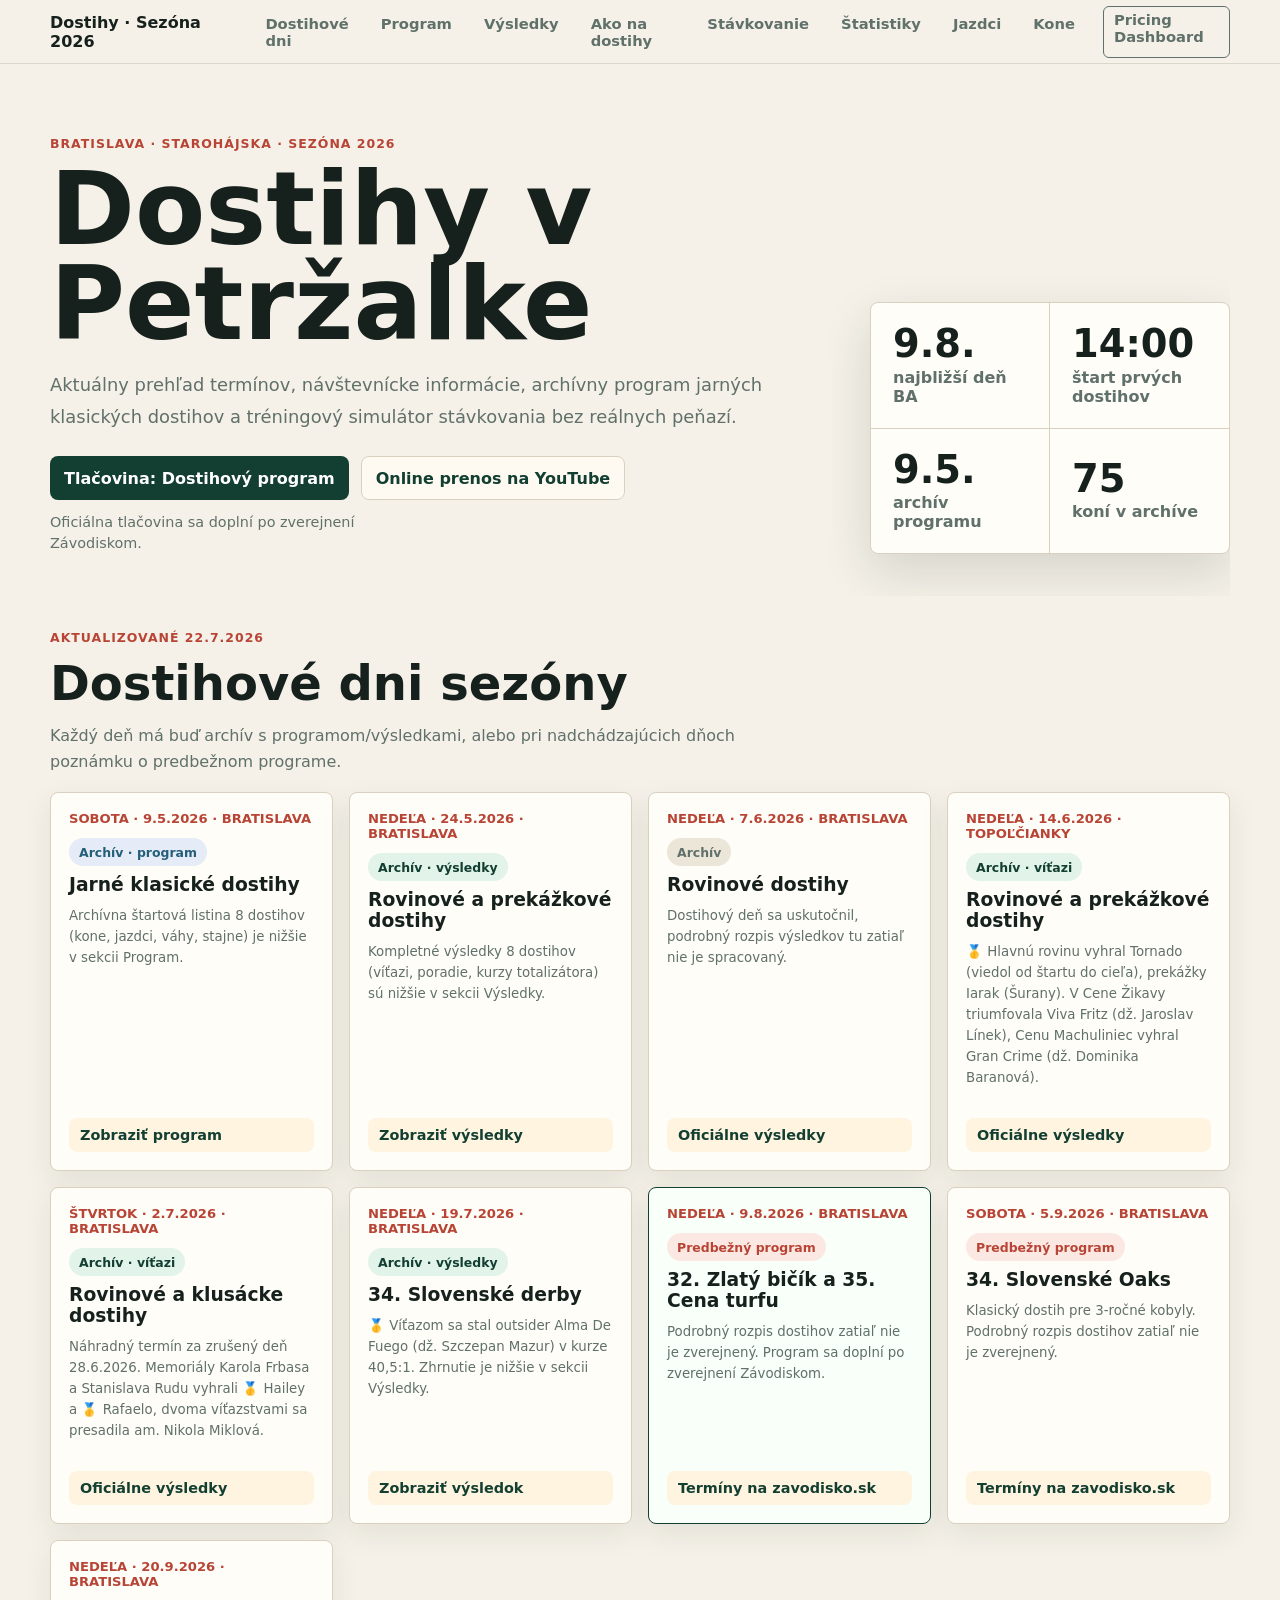
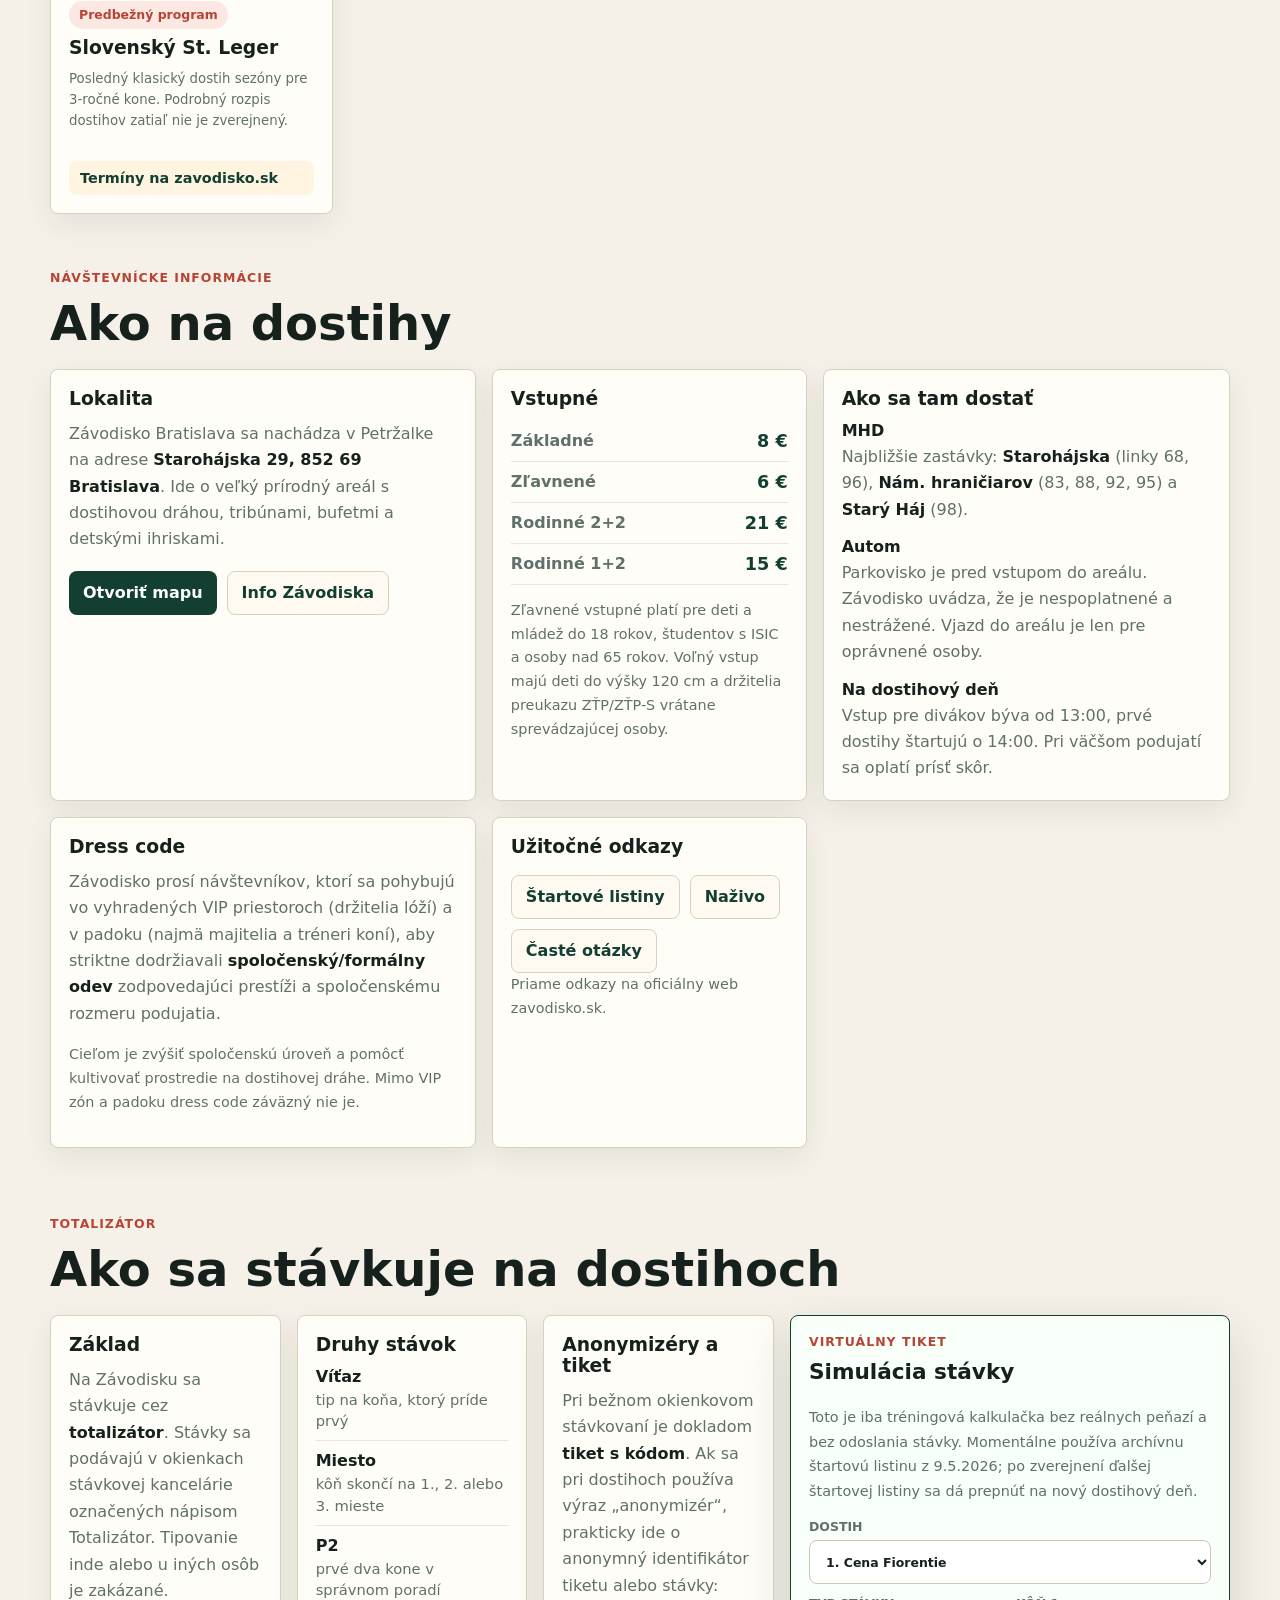
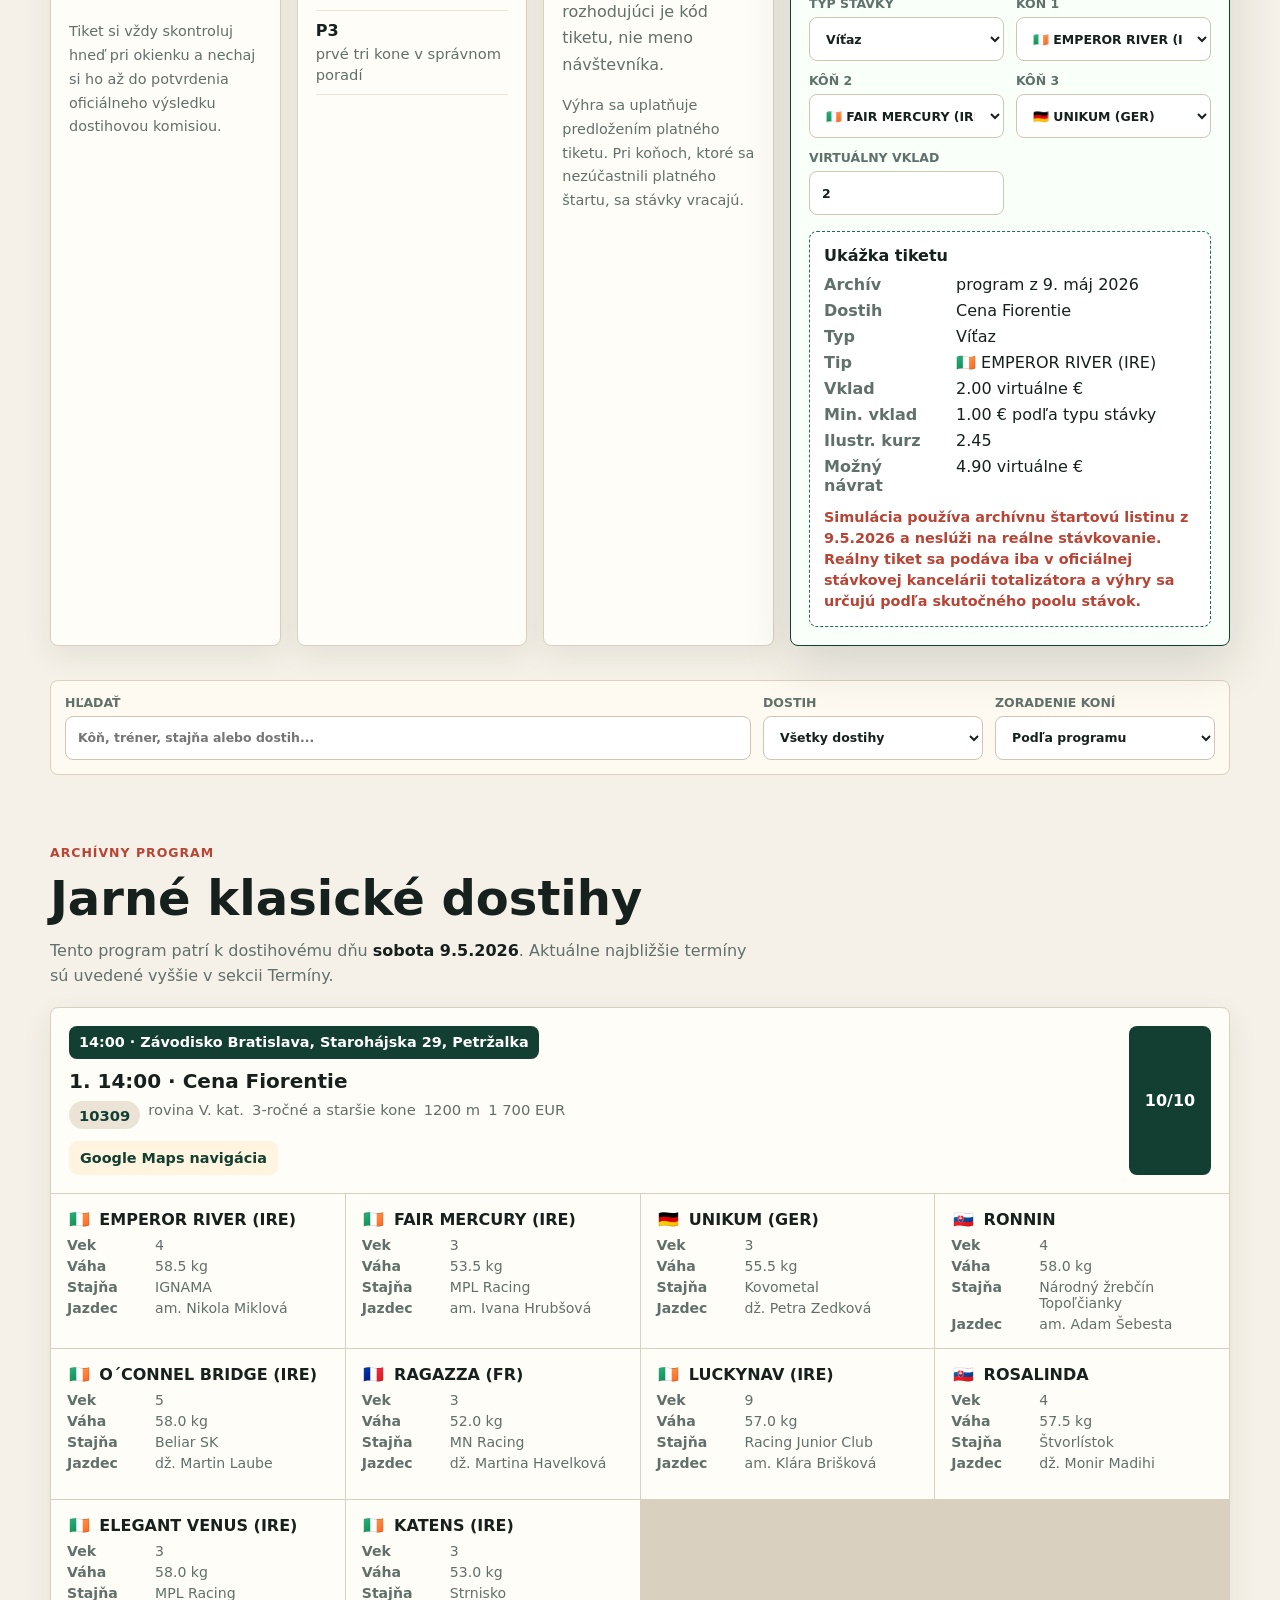
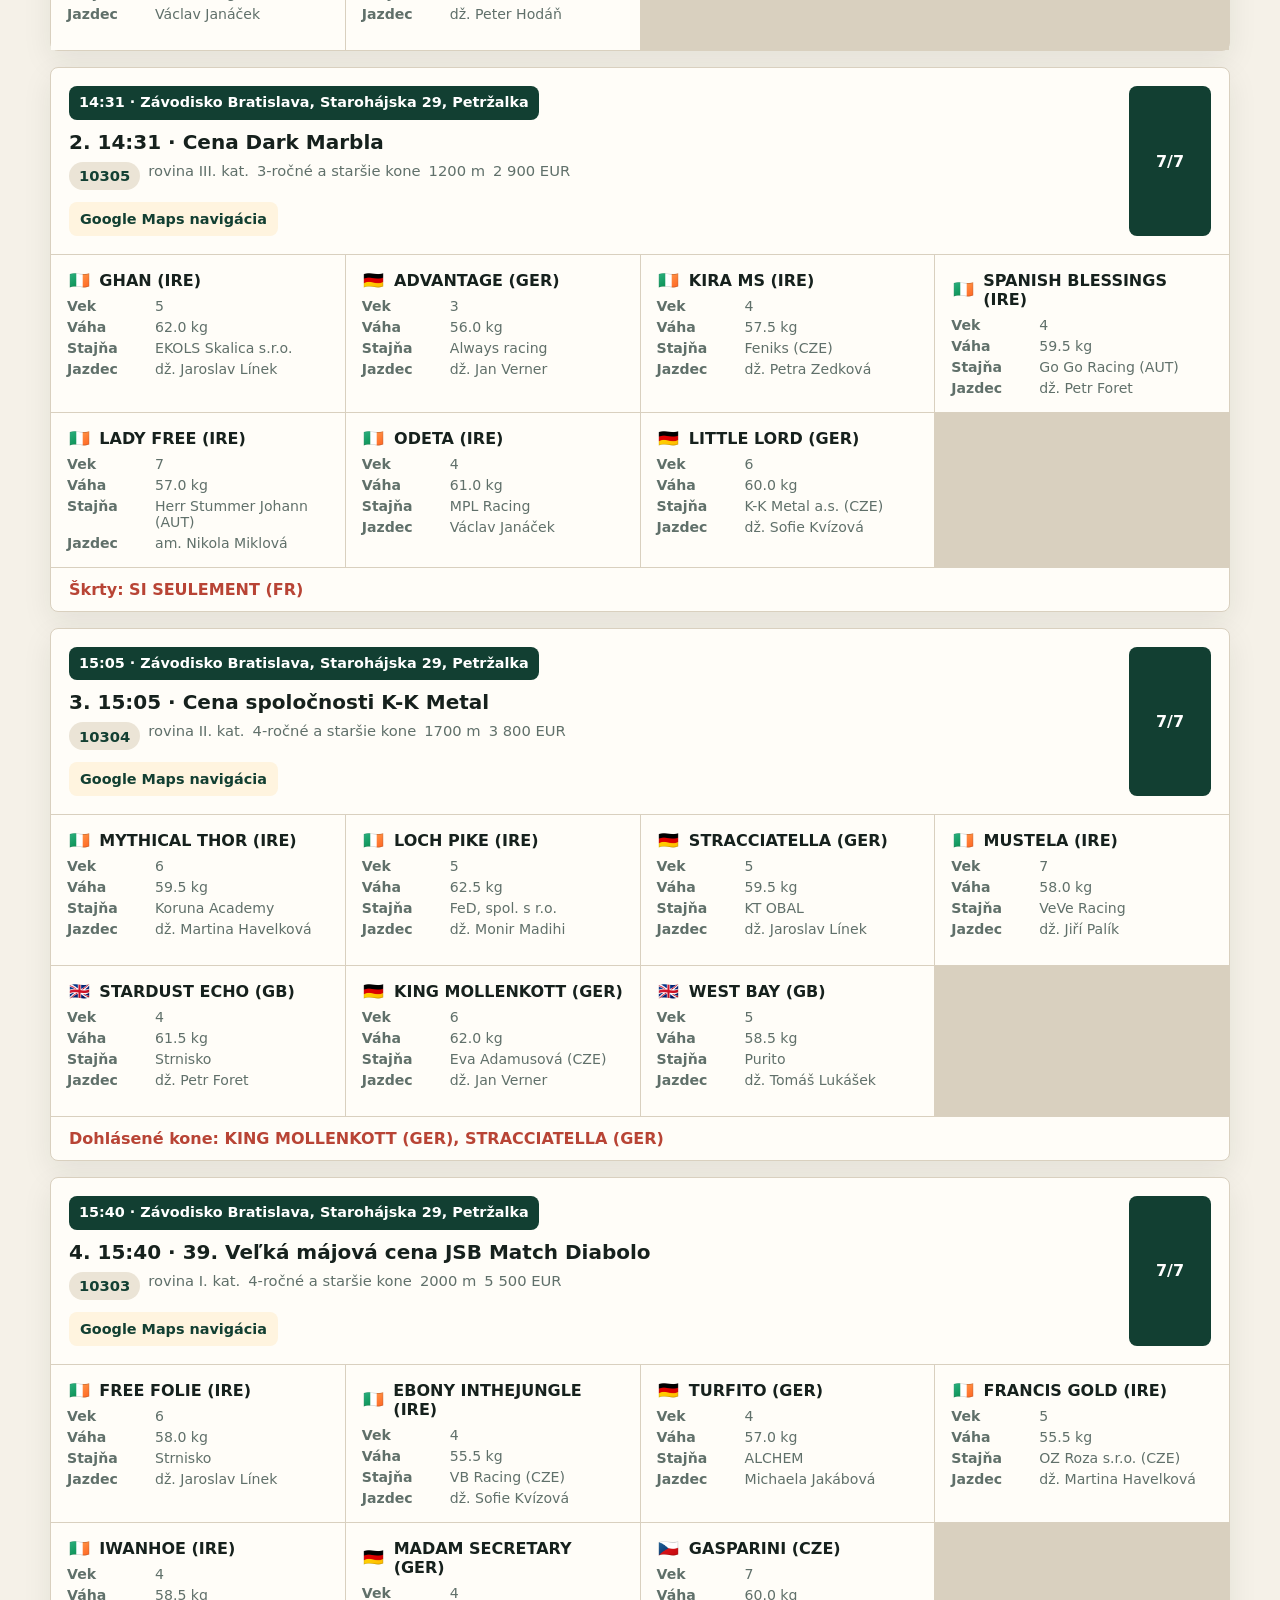
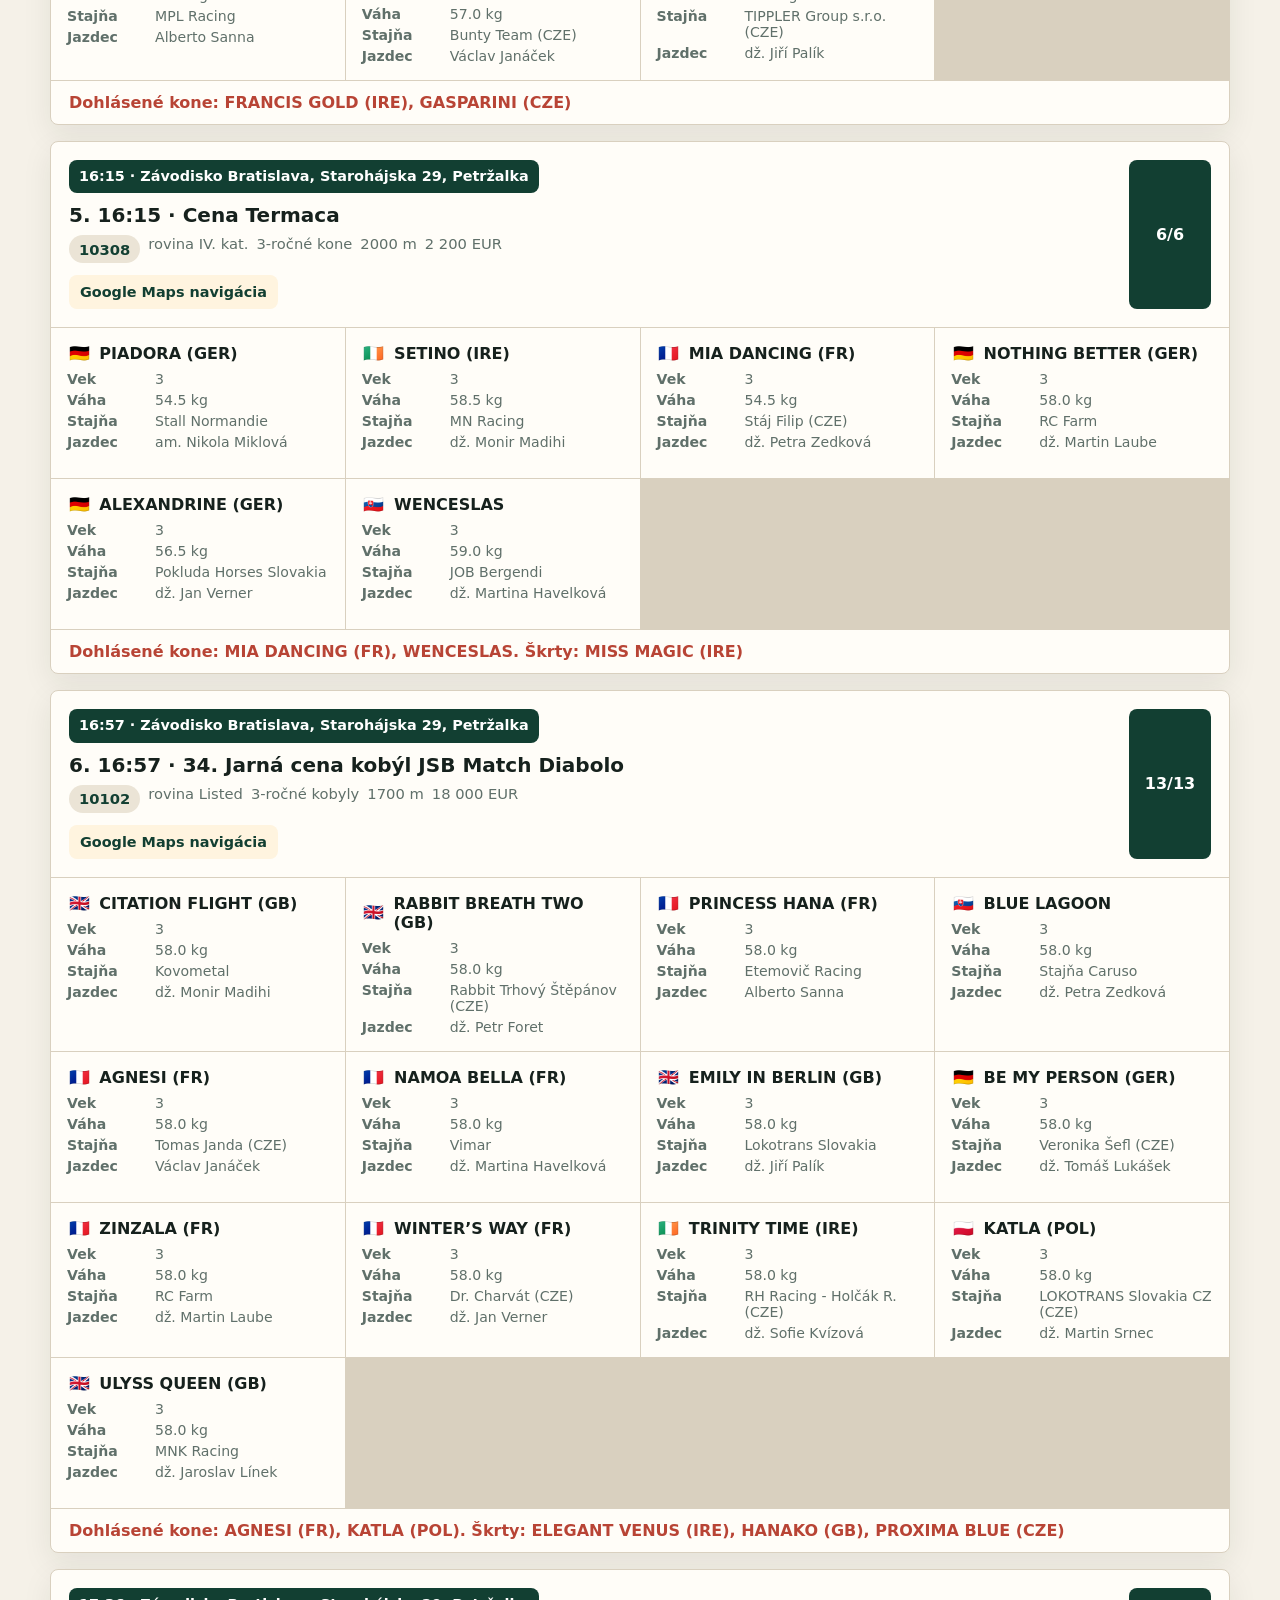
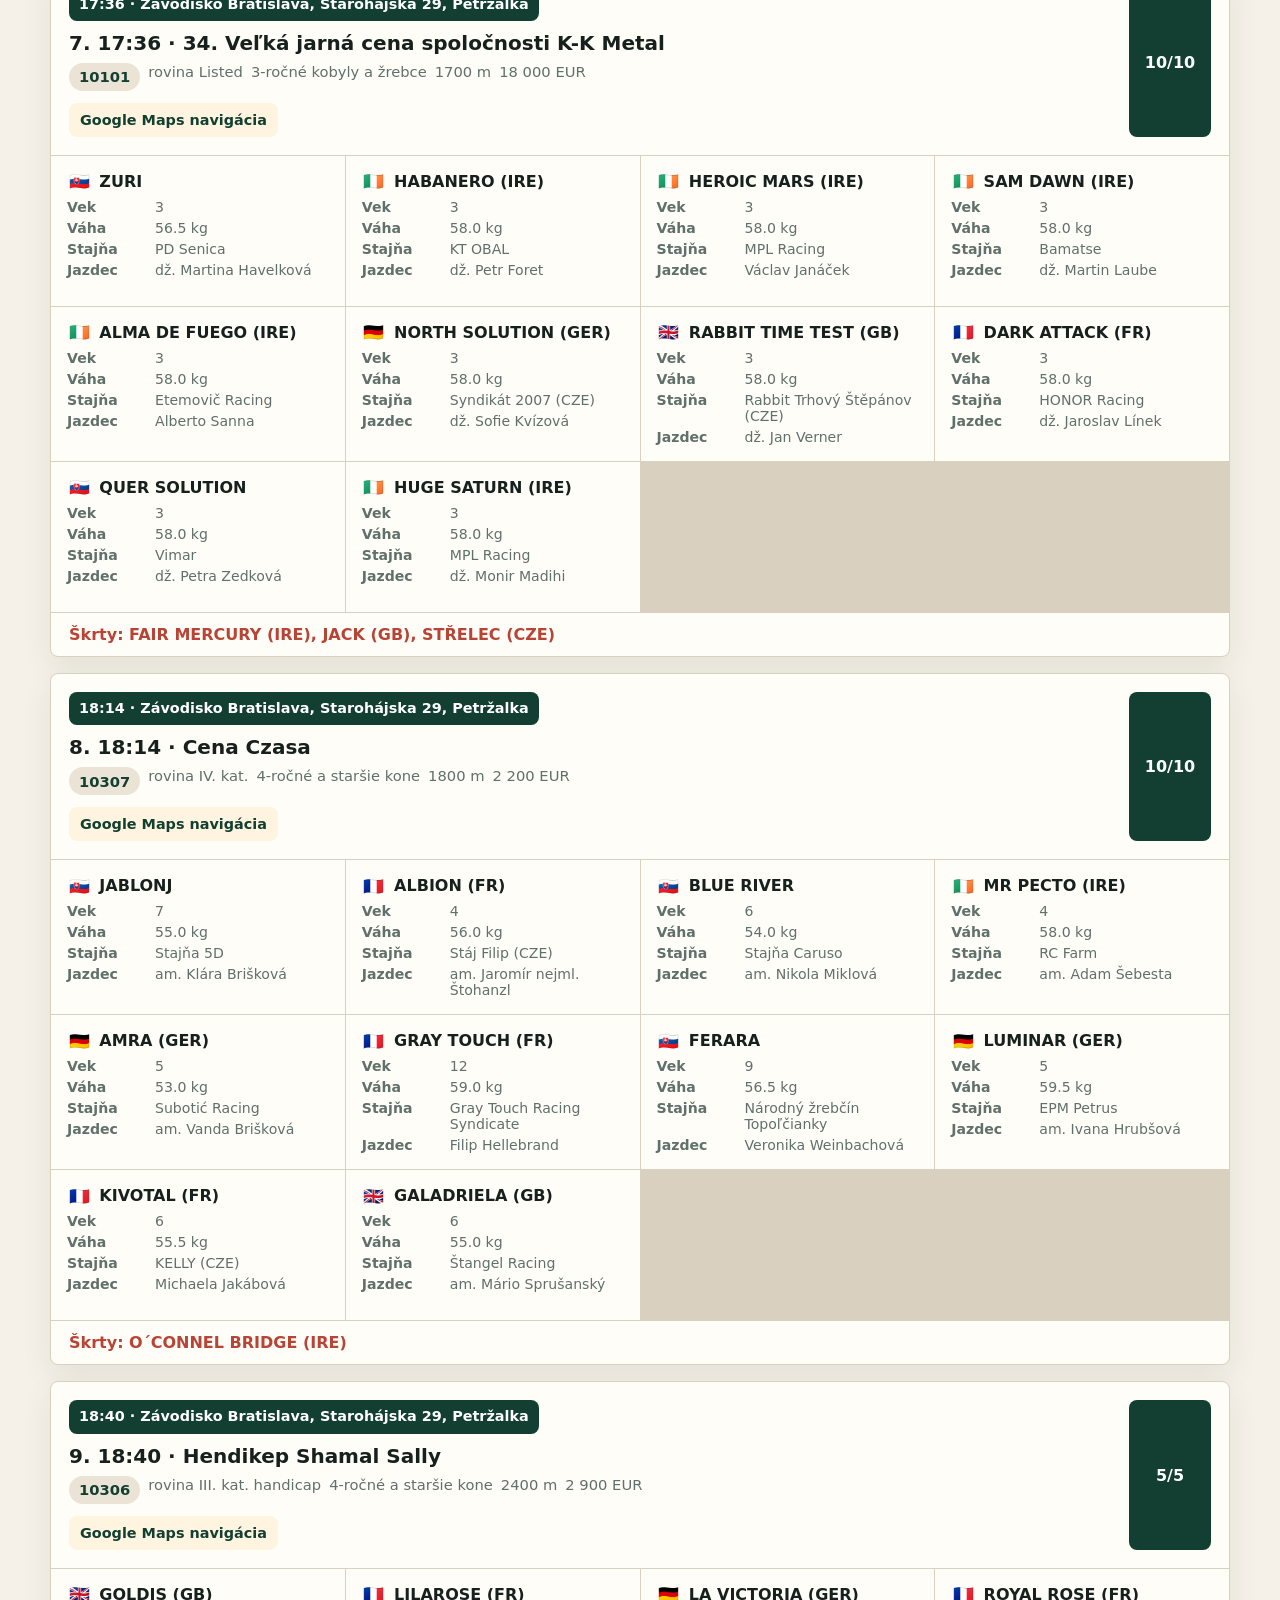
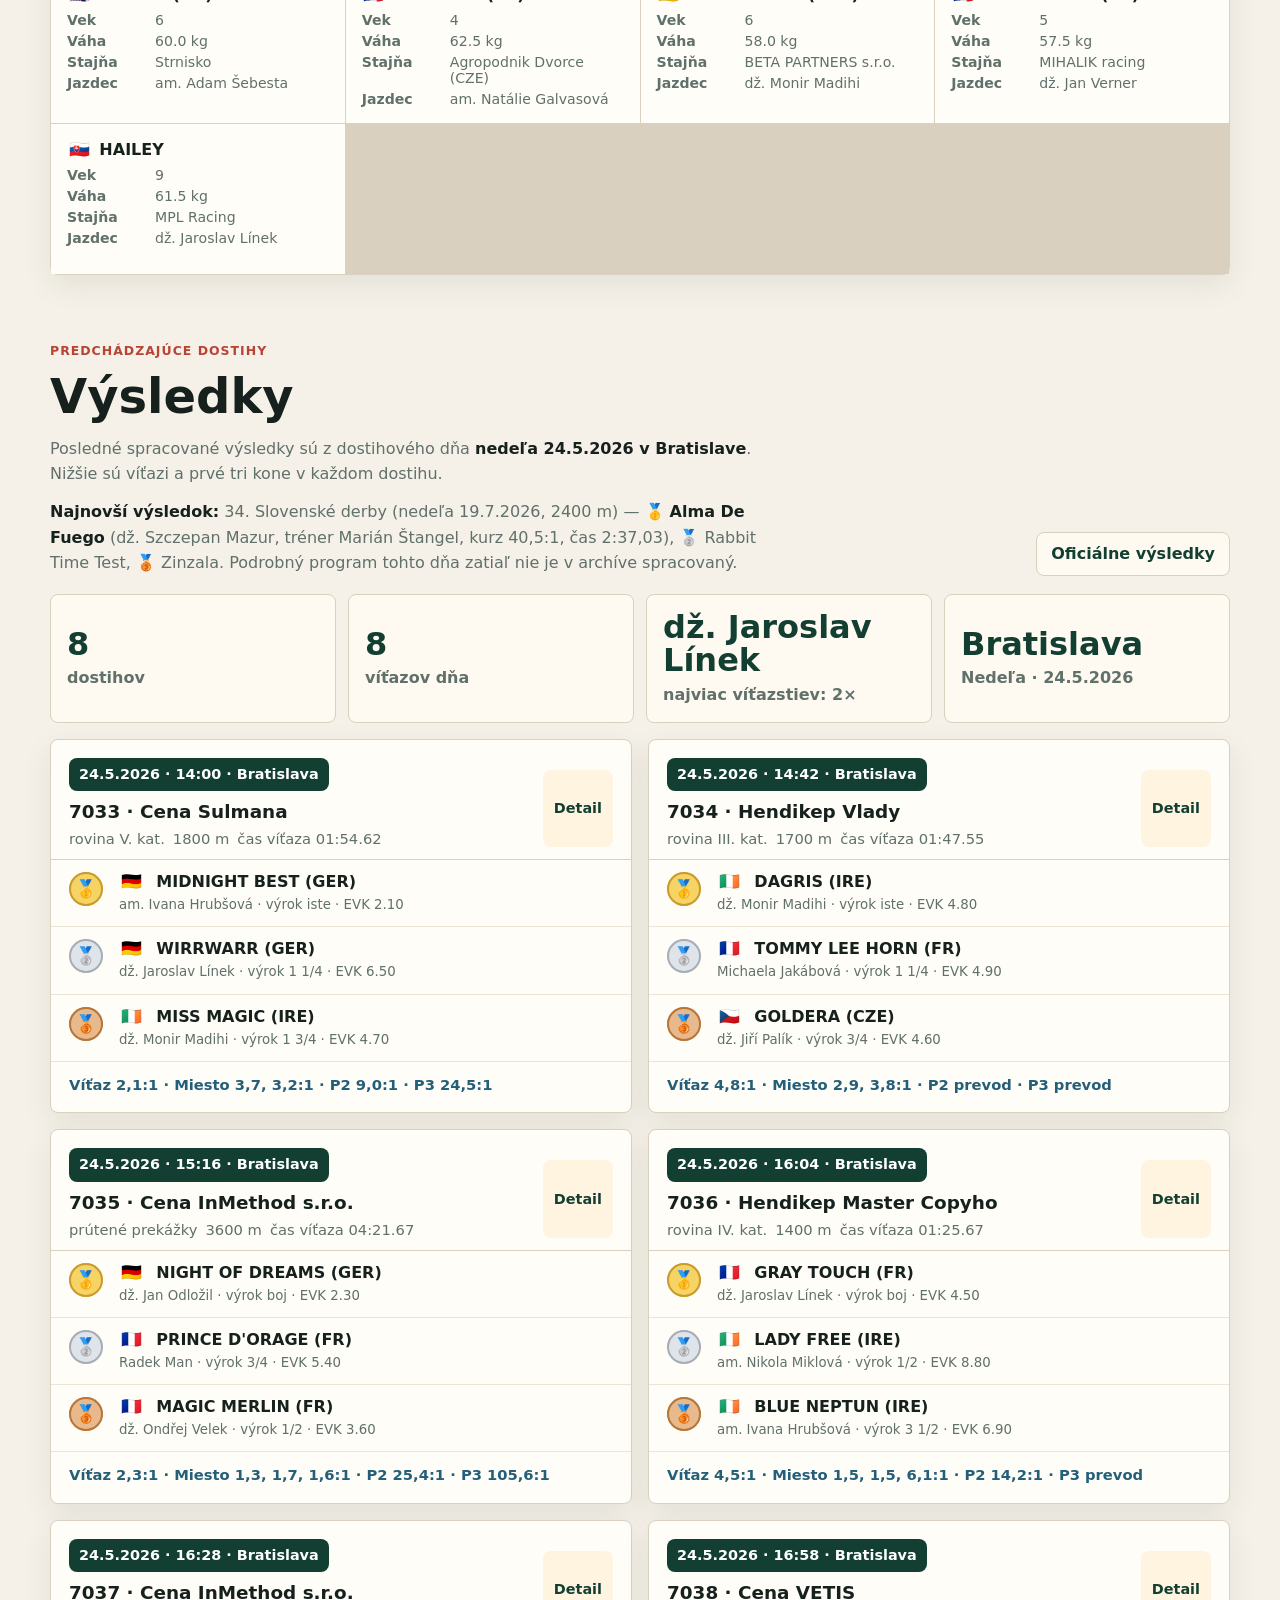
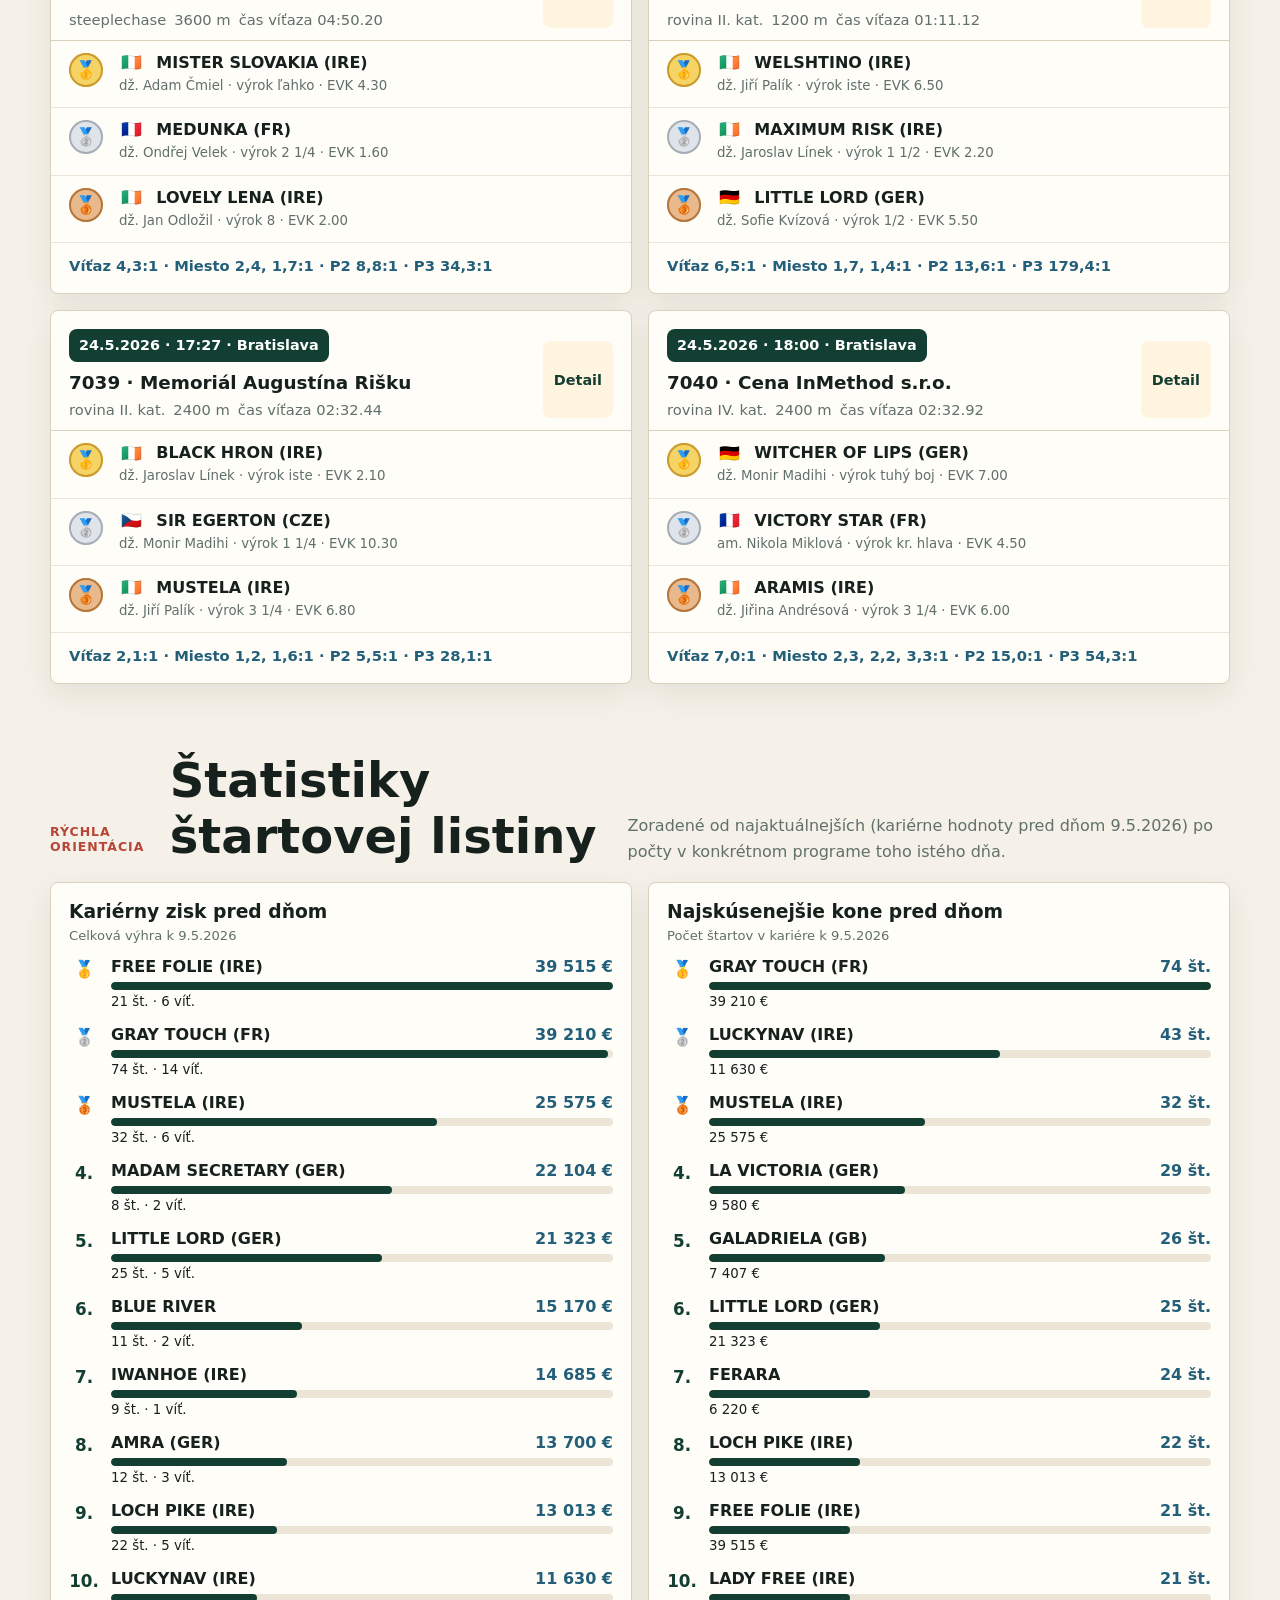
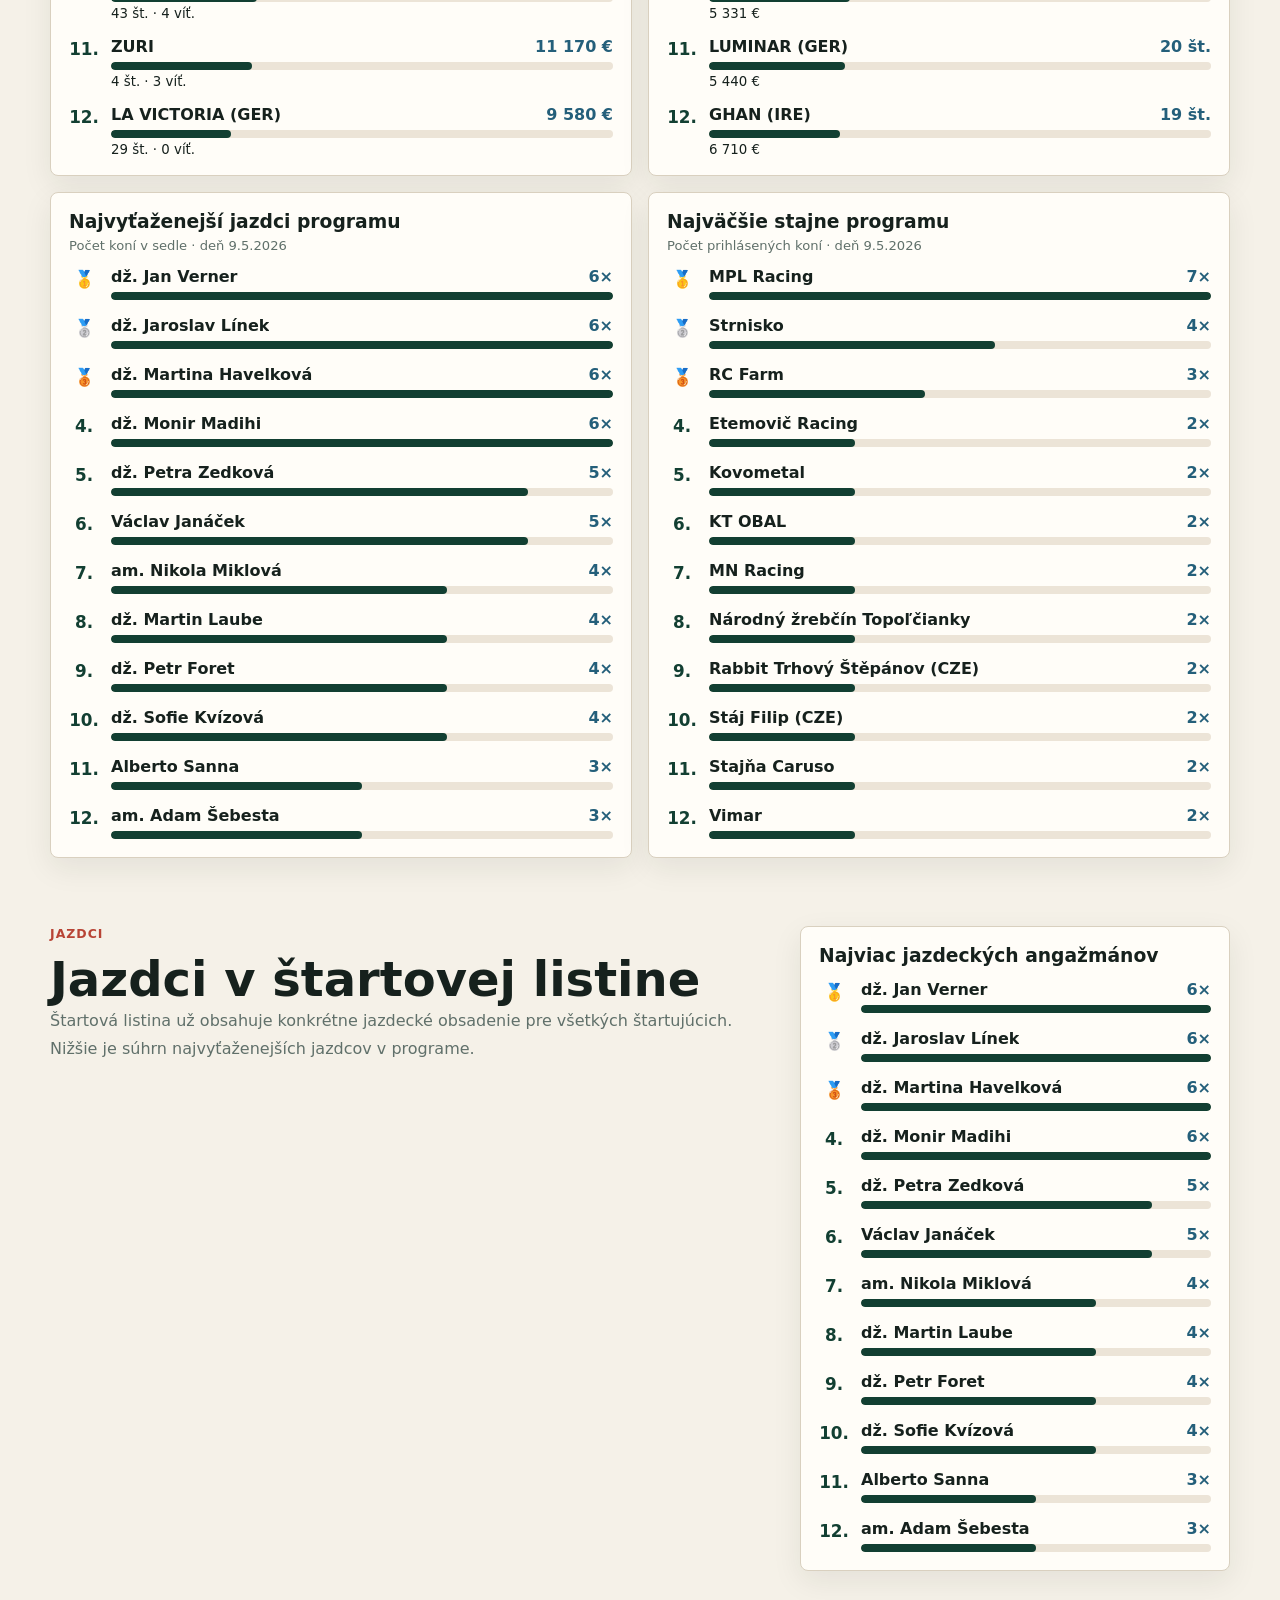
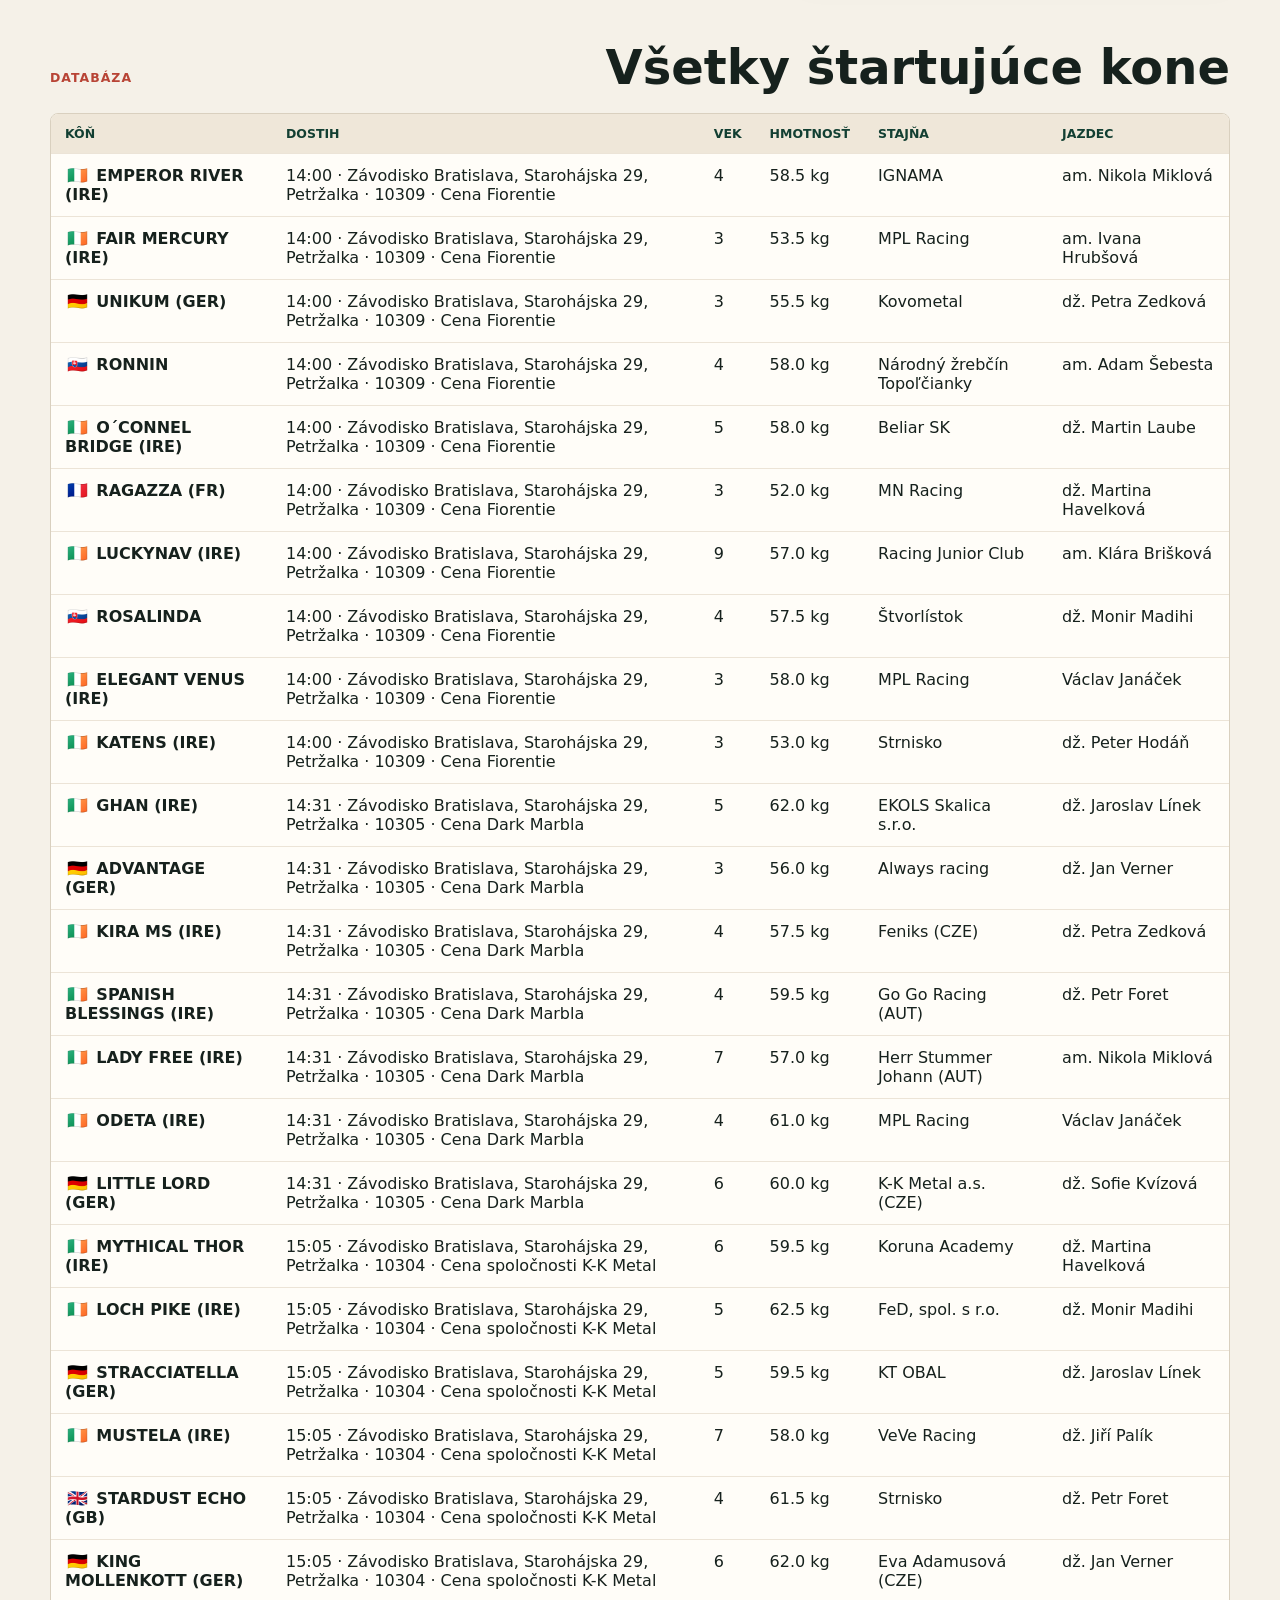
==== commit 481ca29f: "Merge 153cd650cf3c190021a99154fe893136412fa937 into 04cc3913f9beff421a422e51fbeb57ddd89c60ee" ====
--- a/index.html
+++ b/index.html
@@ -22,6 +22,7 @@
         <a href="#stats">Štatistiky</a>
         <a href="#jockeys">Jazdci</a>
         <a href="#horses">Kone</a>
+        <a href="dashboard.html" style="margin-left:8px;padding:4px 10px;border:1px solid currentColor;border-radius:6px;">Pricing Dashboard</a>
       </nav>
     </header>
 
